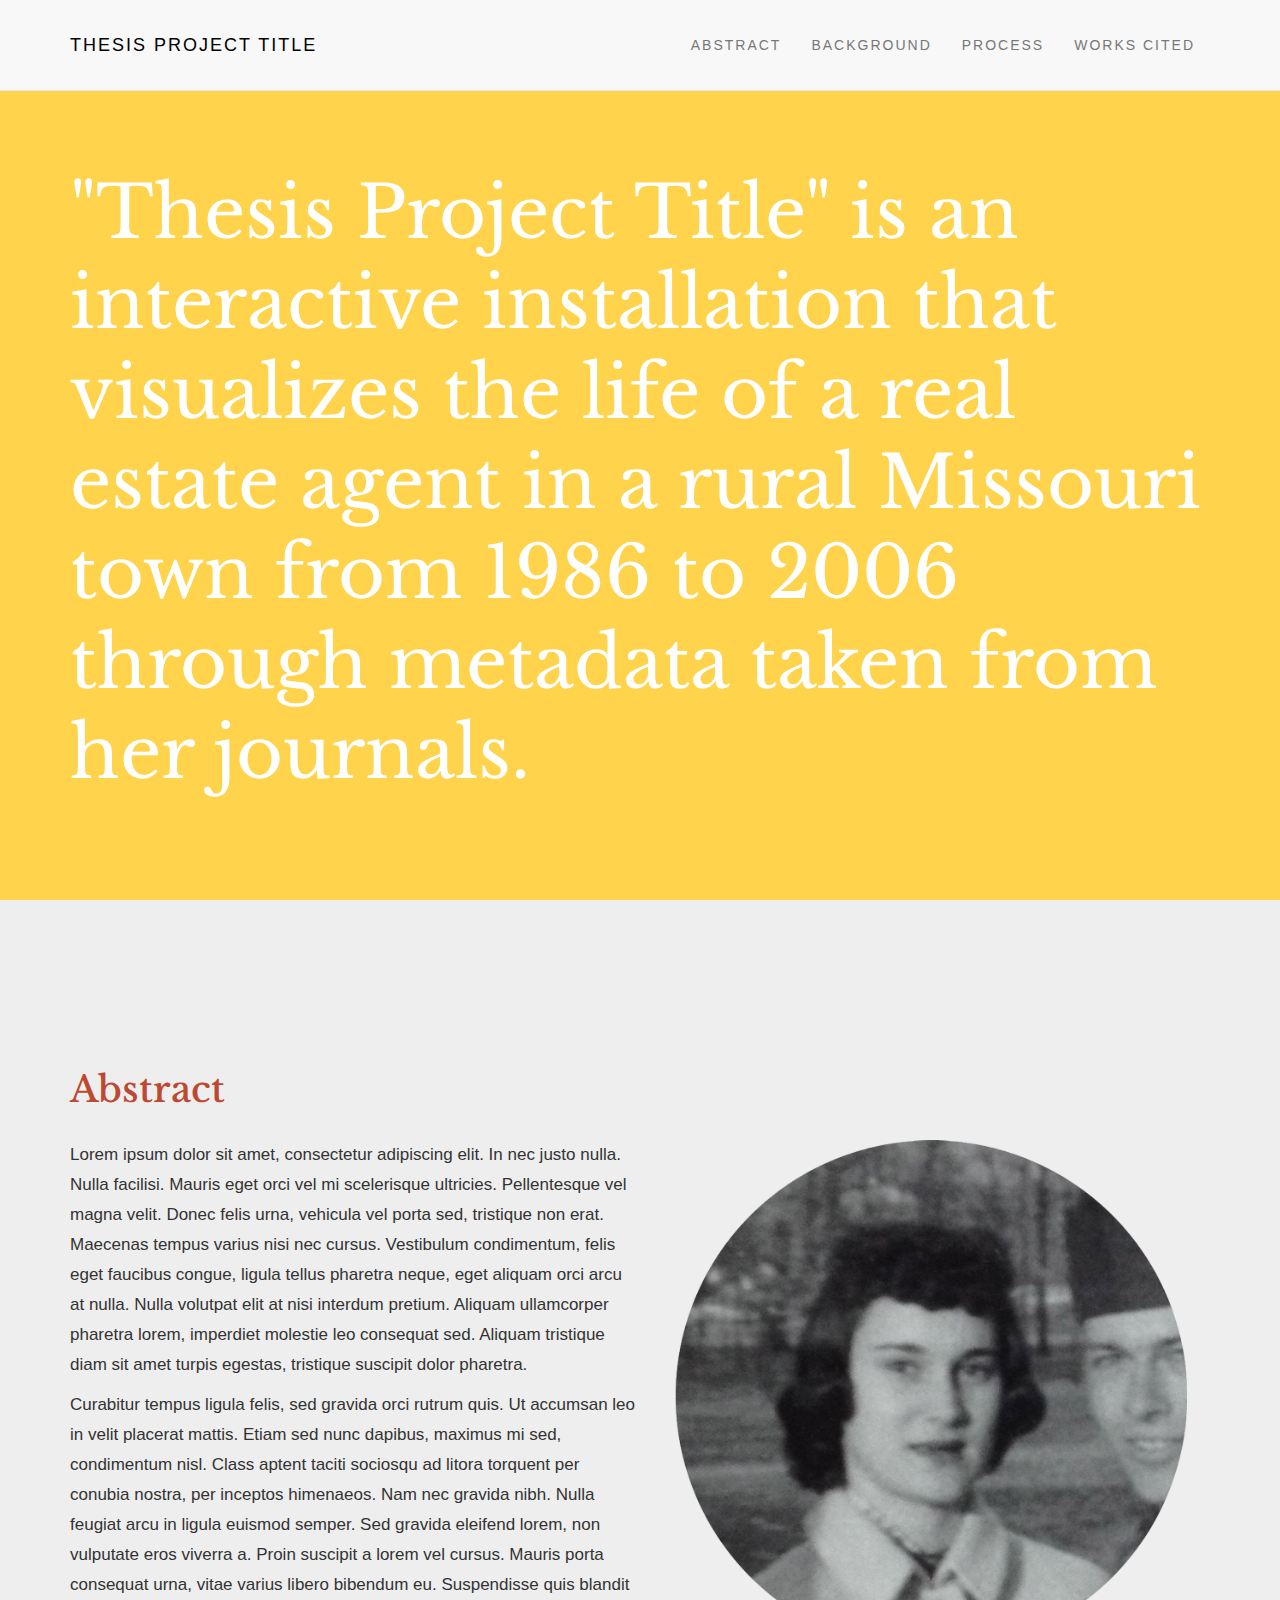
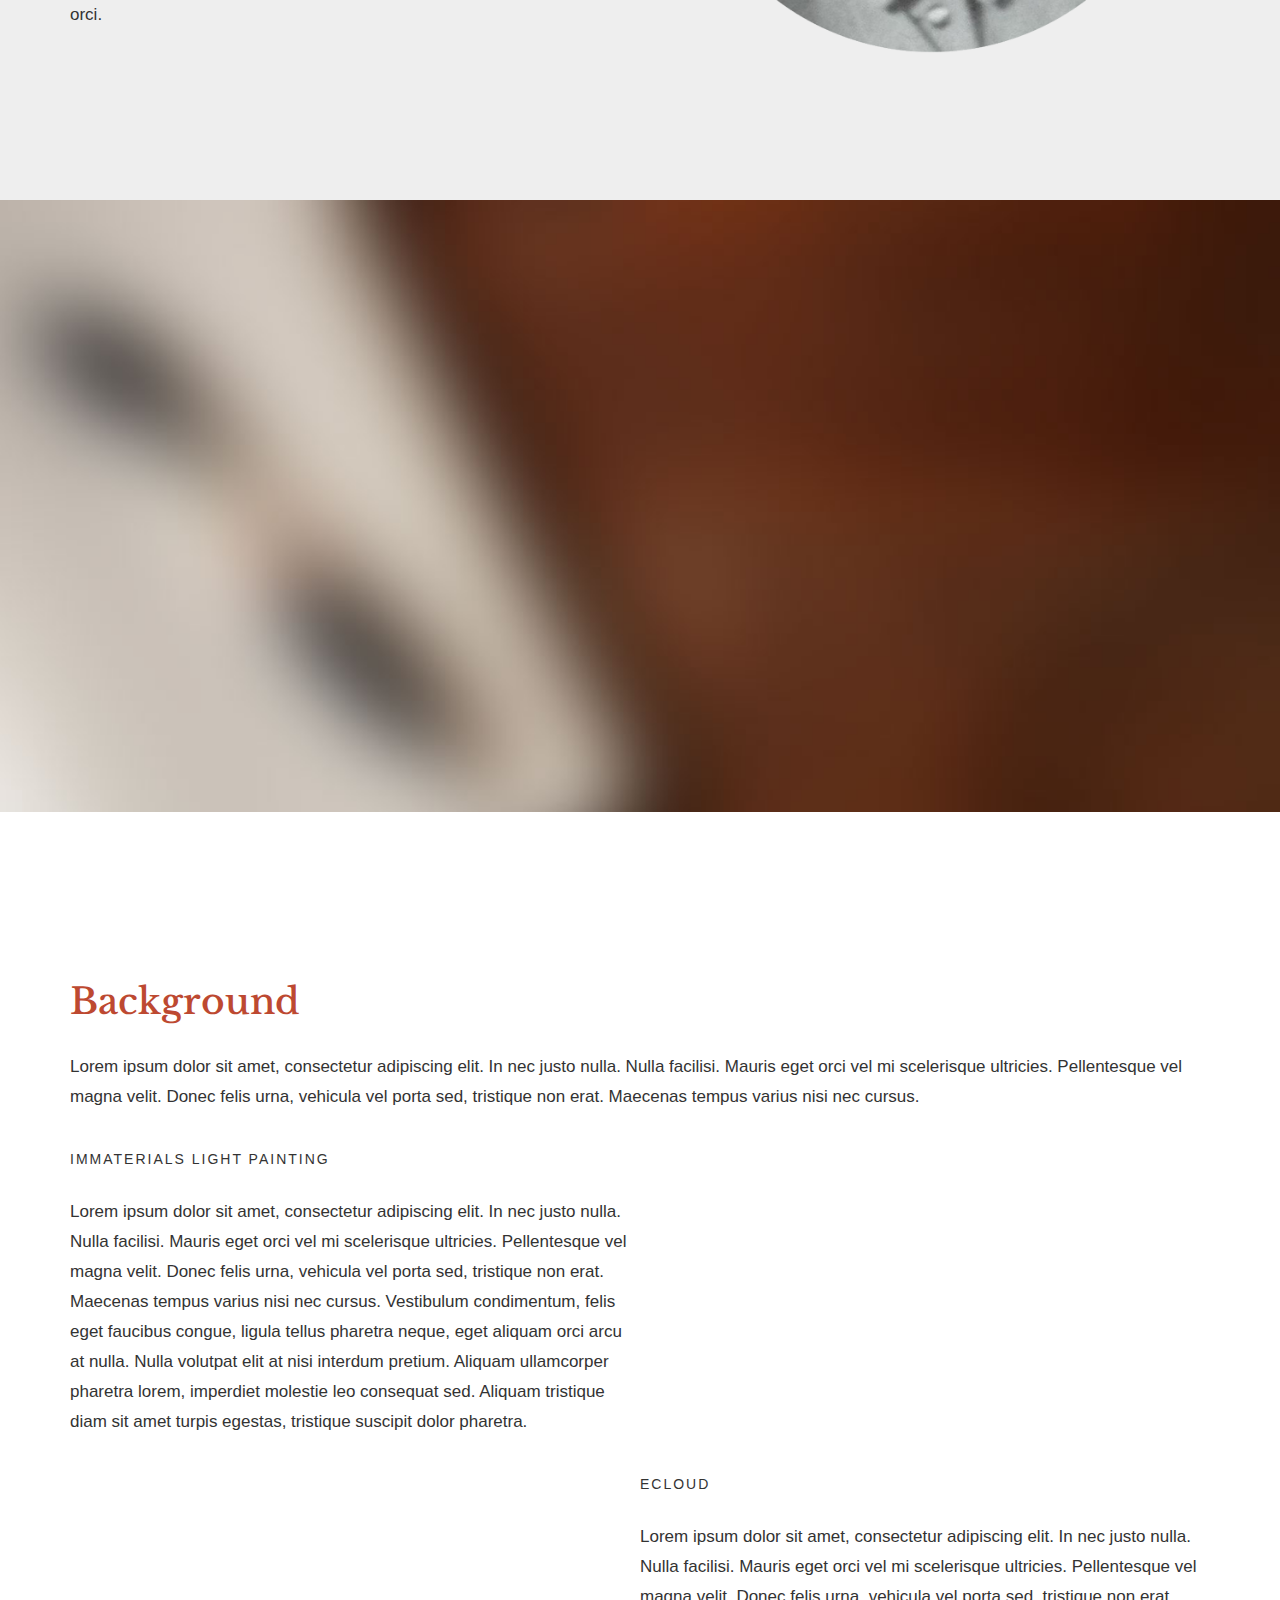
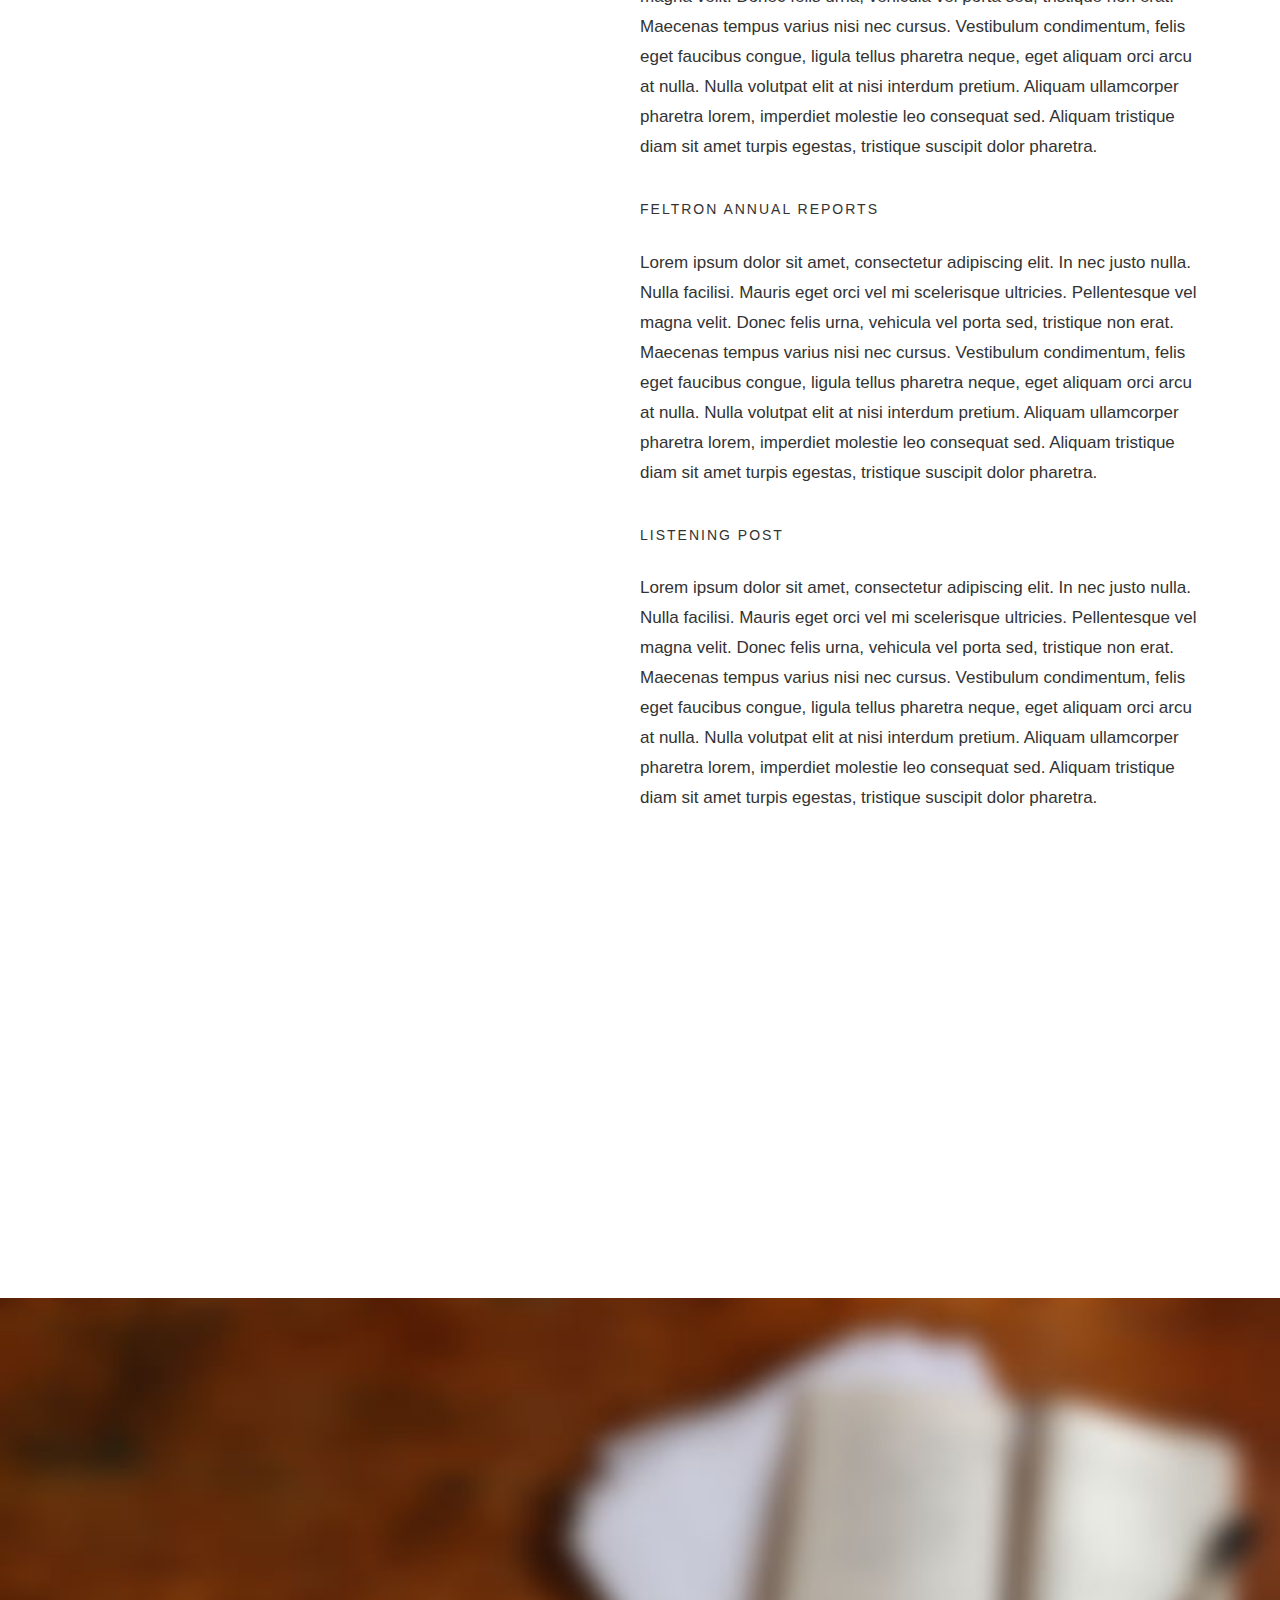
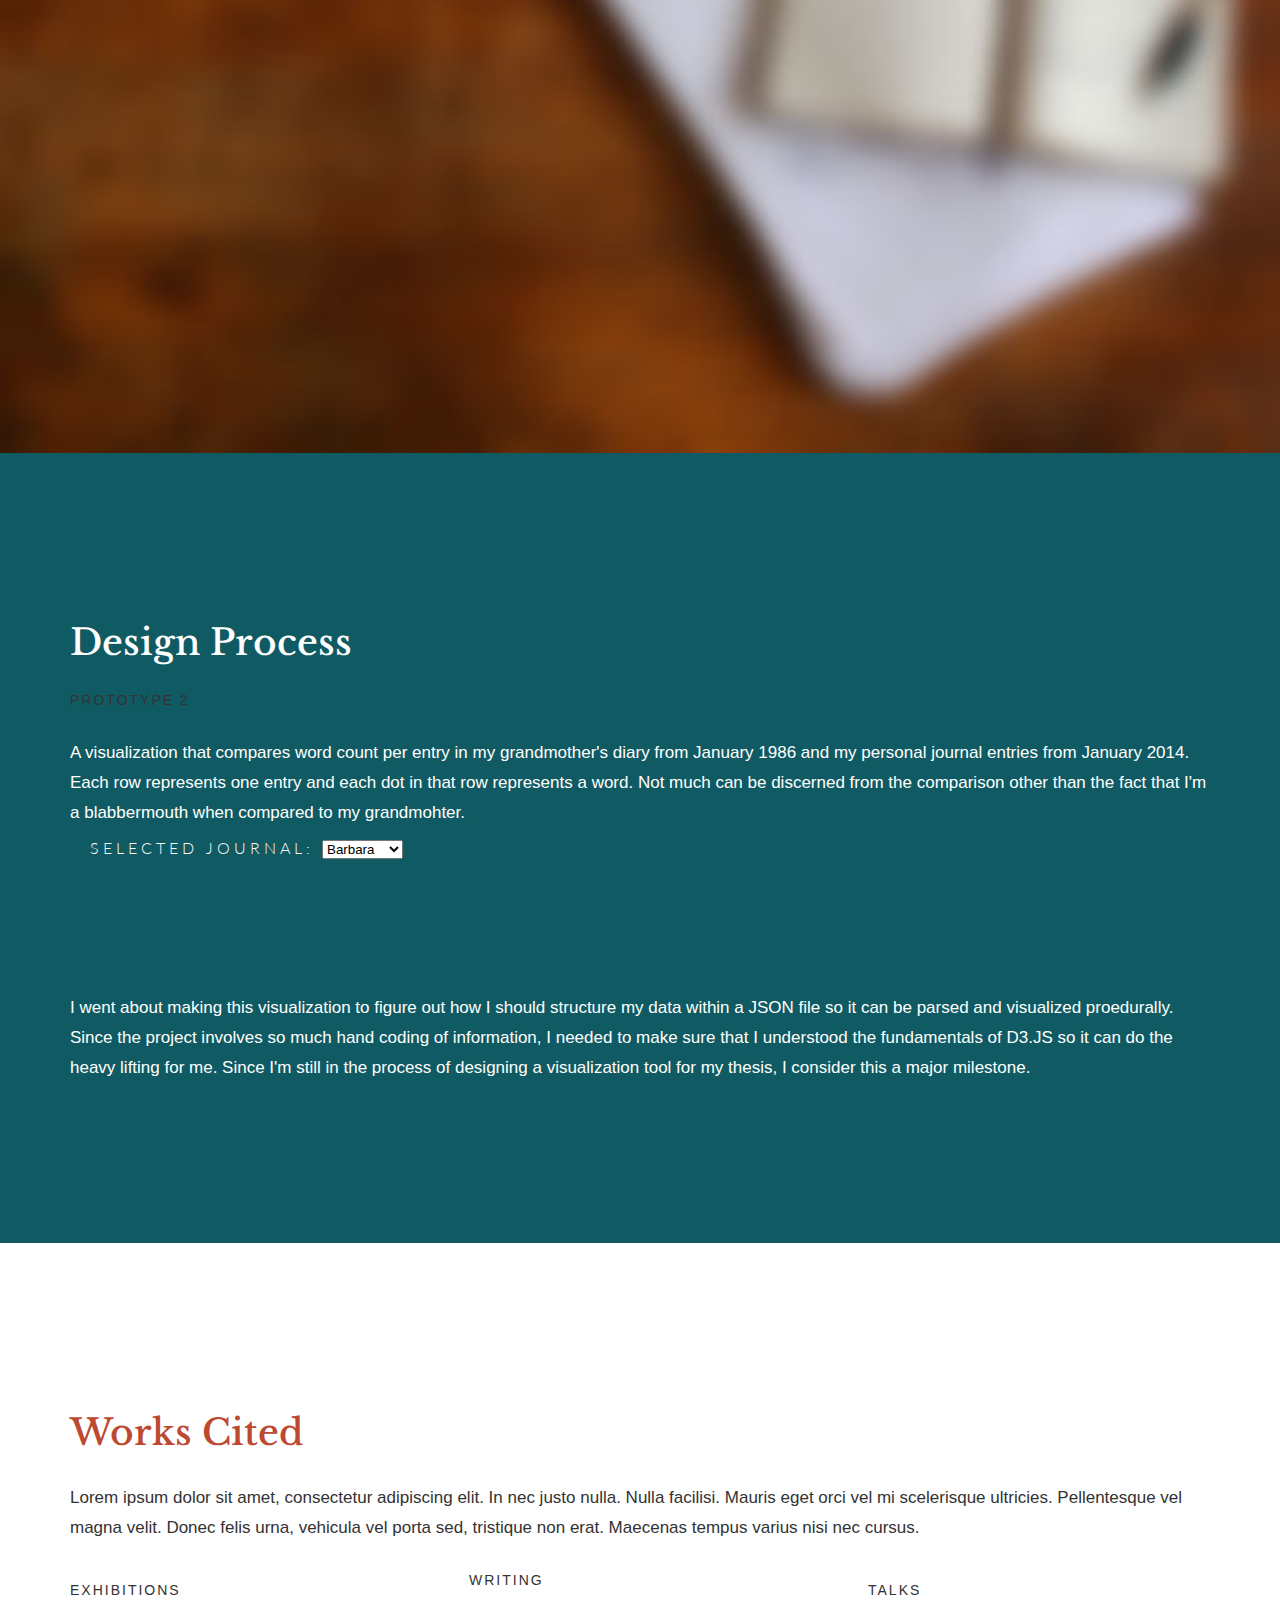
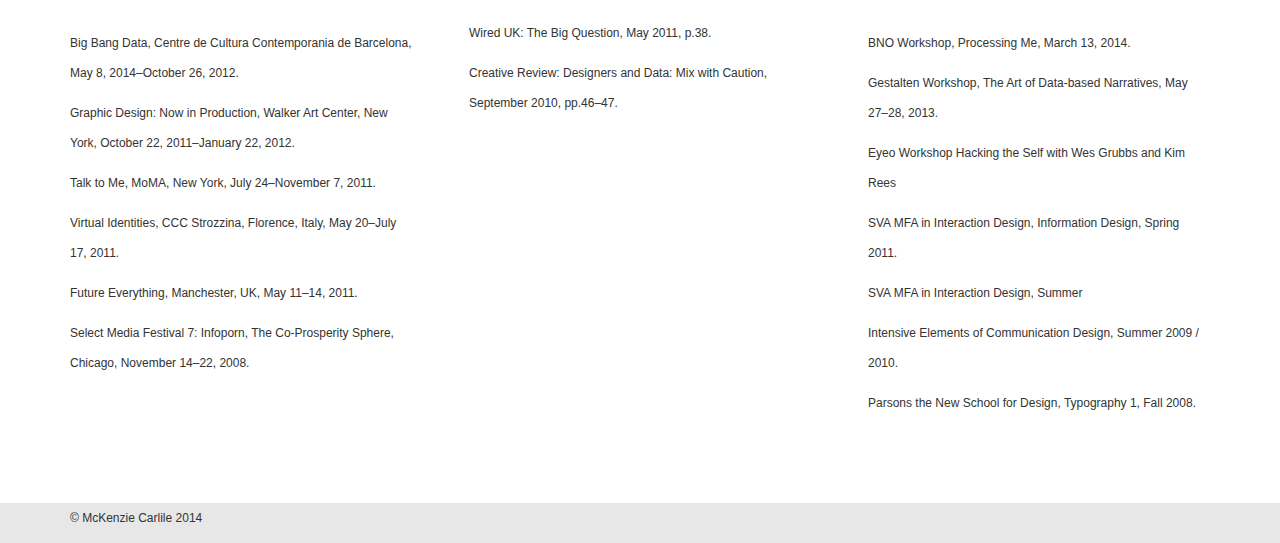
==== Thesis-Website/index.html @ 775e9265 "Embedded d3.js visualization in the index file" ====
<!DOCTYPE html>
<html lang="en">

<head>
    <link href='http://fonts.googleapis.com/css?family=Libre+Baskerville:400,700,400italic' rel='stylesheet' type='text/css'>
    <link href='http://fonts.googleapis.com/css?family=Nunito:400,300,700' rel='stylesheet' type='text/css'>
    <meta charset="utf-8">
    <meta http-equiv="X-UA-Compatible" content="IE=edge">
    <meta name="viewport" content="width=device-width, initial-scale=1">
    <meta name="description" content="">
    <meta name="author" content="">

    <title>Media Arts + Practice Honors Thesis Installation</title>

    <!-- Bootstrap Core CSS -->
<!--     <link href="css/bootstrap.min.css" rel="stylesheet">
-->        <link href="css/bootstrap.css" rel="stylesheet">


<!-- Custom CSS -->
<link href="css/scrolling-nav.css" rel="stylesheet">

<!-- HTML5 Shim and Respond.js IE8 support of HTML5 elements and media queries -->
<!-- WARNING: Respond.js doesn't work if you view the page via file:// -->
    <!--[if lt IE 9]>
        <script src="https://oss.maxcdn.com/libs/html5shiv/3.7.0/html5shiv.js"></script>
        <script src="https://oss.maxcdn.com/libs/respond.js/1.4.2/respond.min.js"></script>
        <![endif]-->

    </head>

    <!-- The #page-top ID is part of the scrolling feature - the data-spy and data-target are part of the built-in Bootstrap scrollspy function -->

    <body id="page-top" data-spy="scroll" data-target=".navbar-fixed-top">

        <!-- Navigation -->
        <nav class="navbar navbar-default navbar-fixed-top" role="navigation">
            <div class="container">
                <div class="navbar-header page-scroll">
                    <button type="button" class="navbar-toggle" data-toggle="collapse" data-target=".navbar-ex1-collapse">
                        <span class="sr-only">Toggle navigation</span>
                        <span class="icon-bar"></span>
                        <span class="icon-bar"></span>
                        <span class="icon-bar"></span>
                    </button>
                    <a class="navbar-brand page-scroll" href="#page-top">Thesis Project Title</a>
                </div>

                <!-- Collect the nav links, forms, and other content for toggling -->
                <div class="collapse navbar-collapse navbar-ex1-collapse">
                    <ul class="nav navbar-nav">
                        <!-- Hidden li included to remove active class from about link when scrolled up past about section -->
                        <li class="hidden">
                            <a class="page-scroll" href="#page-top"></a>
                        </li>
                        <li>
                            <a class="page-scroll" href="#abstract">Abstract</a>
                        </li>
                        <li>
                            <a class="page-scroll" href="#background">Background</a>
                        </li>
                        <li>
                            <a class="page-scroll" href="#process">Process</a>
                        </li>
                        <li>
                            <a class="page-scroll" href="#cited">Works Cited</a>
                        </li>
                    </ul>
                </div>
                <!-- /.navbar-collapse -->
            </div>
            <!-- /.container -->
        </nav>

        <!-- Intro Section -->
        <section id="intro" class="intro-section">
            <div class="container" id="hero">
                <div class="row">
                    <div class="col-lg-12">
                        <p>"Thesis Project Title" is an interactive installation that visualizes the life of a real estate agent in a rural Missouri town from 1986 to 2006 through metadata taken from her journals.</p>
                        <!-- <a class="btn btn-default page-scroll" href="#abstract">Click Me to Scroll Down!</a> -->
                    </div>
                </div>
            </div>
        </section>

        <!-- Abstract Section -->
        <section id="abstract" class="abstract-section">
            <div class="container">
                <div class="row">
                    <div class="col-lg-12">
                        <h1>Abstract</h1>
                        <div id="left">
                            <p>Lorem ipsum dolor sit amet, consectetur adipiscing elit. In nec justo nulla. Nulla facilisi. Mauris eget orci vel mi scelerisque ultricies. Pellentesque vel magna velit. Donec felis urna, vehicula vel porta sed, tristique non erat. Maecenas tempus varius nisi nec cursus. Vestibulum condimentum, felis eget faucibus congue, ligula tellus pharetra neque, eget aliquam orci arcu at nulla. Nulla volutpat elit at nisi interdum pretium. Aliquam ullamcorper pharetra lorem, imperdiet molestie leo consequat sed. Aliquam tristique diam sit amet turpis egestas, tristique suscipit dolor pharetra.</p>

                            <p>Curabitur tempus ligula felis, sed gravida orci rutrum quis. Ut accumsan leo in velit placerat mattis. Etiam sed nunc dapibus, maximus mi sed, condimentum nisl. Class aptent taciti sociosqu ad litora torquent per conubia nostra, per inceptos himenaeos. Nam nec gravida nibh. Nulla feugiat arcu in ligula euismod semper. Sed gravida eleifend lorem, non vulputate eros viverra a. Proin suscipit a lorem vel cursus. Mauris porta consequat urna, vitae varius libero bibendum eu. Suspendisse quis blandit orci.</p>
                        </div>
                        <div id="right">
                            <img src="img/portrait.png">
                        </div>

                    </div>
                </div>
            </div>
        </section>

        <!-- Quote 1 Section -->
        <section id="datebook" class="datebook-section">
            <div>
              <img src="img/datebook.jpg" class="full-with">
              <!-- <p>“I record everything. I keep track of what everything's up to. It can take up all your time just marking down what happens. Miss a day and you get behind and might never catch back up.”</p> -->
              <!-- <p>- Charles Frazier</p>   -->
          </div>
      </section>

      <!-- Background Section -->
      <section id="background" class="background-section">
        <div class="container">
            <div class="row">
                <div class="col-lg-12">
                    <h1>Background</h1>
                    <p>Lorem ipsum dolor sit amet, consectetur adipiscing elit. In nec justo nulla. Nulla facilisi. Mauris eget orci vel mi scelerisque ultricies. Pellentesque vel magna velit. Donec felis urna, vehicula vel porta sed, tristique non erat. Maecenas tempus varius nisi nec cursus. </p>
                    <div id="left">
                        <h4>Immaterials Light Painting</h4>
                        <p>Lorem ipsum dolor sit amet, consectetur adipiscing elit. In nec justo nulla. Nulla facilisi. Mauris eget orci vel mi scelerisque ultricies. Pellentesque vel magna velit. Donec felis urna, vehicula vel porta sed, tristique non erat. Maecenas tempus varius nisi nec cursus. Vestibulum condimentum, felis eget faucibus congue, ligula tellus pharetra neque, eget aliquam orci arcu at nulla. Nulla volutpat elit at nisi interdum pretium. Aliquam ullamcorper pharetra lorem, imperdiet molestie leo consequat sed. Aliquam tristique diam sit amet turpis egestas, tristique suscipit dolor pharetra.</p>
                    </div>
                    <div id="right">
                        <iframe src="//player.vimeo.com/video/20412632?byline=0&amp;portrait=0&amp;color=ffffff" width="100%" height="250" frameborder="0" webkitallowfullscreen mozallowfullscreen allowfullscreen></iframe>
                    </div>
                    <div id="left">
                        <h4>eCloud</h4>
                        <p>Lorem ipsum dolor sit amet, consectetur adipiscing elit. In nec justo nulla. Nulla facilisi. Mauris eget orci vel mi scelerisque ultricies. Pellentesque vel magna velit. Donec felis urna, vehicula vel porta sed, tristique non erat. Maecenas tempus varius nisi nec cursus. Vestibulum condimentum, felis eget faucibus congue, ligula tellus pharetra neque, eget aliquam orci arcu at nulla. Nulla volutpat elit at nisi interdum pretium. Aliquam ullamcorper pharetra lorem, imperdiet molestie leo consequat sed. Aliquam tristique diam sit amet turpis egestas, tristique suscipit dolor pharetra.</p>
                    </div>
                    <div id="right">
                        <iframe src="//player.vimeo.com/video/15108251?byline=0&amp;portrait=0&amp;color=ffffff" width="100%" height="250" frameborder="0" webkitallowfullscreen mozallowfullscreen allowfullscreen></iframe>
                    </div>
                    <div id="left">
                        <h4>Feltron Annual Reports</h4>
                        <p>Lorem ipsum dolor sit amet, consectetur adipiscing elit. In nec justo nulla. Nulla facilisi. Mauris eget orci vel mi scelerisque ultricies. Pellentesque vel magna velit. Donec felis urna, vehicula vel porta sed, tristique non erat. Maecenas tempus varius nisi nec cursus. Vestibulum condimentum, felis eget faucibus congue, ligula tellus pharetra neque, eget aliquam orci arcu at nulla. Nulla volutpat elit at nisi interdum pretium. Aliquam ullamcorper pharetra lorem, imperdiet molestie leo consequat sed. Aliquam tristique diam sit amet turpis egestas, tristique suscipit dolor pharetra.</p>
                    </div>
                    <div id="right">
                        <iframe src="//player.vimeo.com/video/70340564?byline=0&amp;portrait=0&amp;color=ffffff" width="100%" height="250" frameborder="0" webkitallowfullscreen mozallowfullscreen allowfullscreen></iframe>
                    </div>
                    <div id="left">
                        <h4>Listening Post</h4>
                        <p>Lorem ipsum dolor sit amet, consectetur adipiscing elit. In nec justo nulla. Nulla facilisi. Mauris eget orci vel mi scelerisque ultricies. Pellentesque vel magna velit. Donec felis urna, vehicula vel porta sed, tristique non erat. Maecenas tempus varius nisi nec cursus. Vestibulum condimentum, felis eget faucibus congue, ligula tellus pharetra neque, eget aliquam orci arcu at nulla. Nulla volutpat elit at nisi interdum pretium. Aliquam ullamcorper pharetra lorem, imperdiet molestie leo consequat sed. Aliquam tristique diam sit amet turpis egestas, tristique suscipit dolor pharetra.</p>
                    </div>
                    <div id="right">
                        <iframe src="//player.vimeo.com/video/3885443?byline=0&amp;portrait=0&amp;color=ffffff" width="100%" height="250" frameborder="0" webkitallowfullscreen mozallowfullscreen allowfullscreen></iframe>
                    </div>                     

                </div>
            </div>
        </div>
    </section>

    <!-- Quote 2 Section -->
    <section id="datebook" class="datebook-section">
        <img src="img/journal.jpg" class="full-with">
        <div class="container">
        </div>
    </section>

    <!-- Contact Section -->
    <section id="process" class="process-section">
        <div class="container">
            <div class="row">
                <div class="col-lg-12">
                    <h1>Design Process</h1>
                    <h4>Prototype 2</h4>
                    <p>A visualization that compares word count per entry in my grandmother's diary from January 1986 and my personal journal entries from January 2014. Each row represents one entry and each dot in that row represents a word. Not much can be discerned from the comparison other than the fact that I'm a blabbermouth when compared to my grandmohter.</p>
                    <iframe src="visualization-mac.html" height="325px" width="100%" scrolling="no"></iframe>
                    <p>I went about making this visualization to figure out how I should structure my data within a JSON file so it can be parsed and visualized proedurally. Since the project involves so much hand coding of information, I needed to make sure that I understood the fundamentals of D3.JS so it can do the heavy lifting for me. Since I'm still in the process of designing a visualization tool for my thesis, I consider this a major milestone.</p>

                </div>
            </div>
        </div>
    </section>

    <!-- Works Cited Section -->
    <section id="cited" class="cited-section">
        <div id="works-cited">
            <div class="container">
                <div class="row">
                    <div class="col-lg-12">
                        <h1>Works Cited</h1>
                        <p>Lorem ipsum dolor sit amet, consectetur adipiscing elit. In nec justo nulla. Nulla facilisi. Mauris eget orci vel mi scelerisque ultricies. Pellentesque vel magna velit. Donec felis urna, vehicula vel porta sed, tristique non erat. Maecenas tempus varius nisi nec cursus. </p>
                        <div id="exhibitions">
                            <h4>Exhibitions</h4>
                            <p>Big Bang Data, Centre de Cultura Contemporania de Barcelona, May 8, 2014–October 26, 2012.</p>
                            <p>Graphic Design: Now in Production, Walker Art Center, New York, October 22, 2011–January 22, 2012.</p>
                            <p>Talk to Me, MoMA, New York, July 24–November 7, 2011.</p>
                            <p>Virtual Identities, CCC Strozzina, Florence, Italy, May 20–July 17, 2011.</p>
                            <p>Future Everything, Manchester, UK, May 11–14, 2011.</p>
                            <p>Select Media Festival 7: Infoporn, The Co-Prosperity Sphere, Chicago, November 14–22, 2008.</p>
                        </div>
                        <div id="talks">
                            <h4>Talks</h4>
                            <p>BNO Workshop, Processing Me, March 13, 2014.<p>

                                <p>Gestalten Workshop, The Art of Data-based Narratives, May 27–28, 2013.<p>
                                    <p>Eyeo Workshop Hacking the Self with Wes Grubbs and Kim Rees</p>
                                    <p>SVA MFA in Interaction Design, Information Design, Spring 2011.</p>
                                    <p>SVA MFA in Interaction Design, Summer </p>
                                    <p>Intensive Elements of Communication Design, Summer 2009 / 2010.</p>
                                    <p>Parsons the New School for Design, Typography 1, Fall 2008.</p>

                                </div>
                                <div id="writing">
                                    <h4>Writing</h4>
                                    <p>Wired UK: The Big Question, May 2011, p.38.<p>
                                        <p>Creative Review: Designers and Data: Mix with Caution, September 2010, pp.46–47.</p>
                                    </div>

                                </div>
                            </div>
                            <div id="footer">
                                <div class="container">
                                    <p>© McKenzie Carlile 2014</p>
                                </div>
                            </div>
                        </div>

                    </div>

                </section>


                <!-- jQuery -->
                <script src="js/jquery.js"></script>

                <!-- Bootstrap Core JavaScript -->
                <script src="js/bootstrap.min.js"></script>

                <!-- Scrolling Nav JavaScript -->
                <script src="js/jquery.easing.min.js"></script>
                <script src="js/scrolling-nav.js"></script>


            </body>

            </html>
---- Thesis-Website/css/scrolling-nav.css ----
/*!
 * Start Bootstrap - Scrolling Nav HTML Template (http://startbootstrap.com)
 * Code licensed under the Apache License v2.0.
 * For details, see http://www.apache.org/licenses/LICENSE-2.0.
 */

 body {
    width: 100%;
    height: 100%;
}

html {
    width: 100%;
    height: 100%;
}

h1 {
    text-align: left;
    font-family: 'Libre Baskerville', serif;
    color: #BD4931;
    margin-bottom: 30px;
}

p {
    text-align: left;
    font-size: 17px;
    line-height: 30px;
}
@media(min-width:767px) {
    .navbar {
        padding: 20px 0;
        -webkit-transition: background .5s ease-in-out,padding .5s ease-in-out;
        -moz-transition: background .5s ease-in-out,padding .5s ease-in-out;
        transition: background .5s ease-in-out,padding .5s ease-in-out;
    }

    .top-nav-collapse {
        padding: 0;
    }
}

/* Demo Sections - You can use these as guides or delete them - the scroller will work with any sort of height, fixed, undefined, or percentage based.
The padding is very important to make sure the scrollspy picks up the right area when scrolled to. Adjust the margin and padding of sections and children 
of those sections to manage the look and feel of the site. */

.intro-section {
    height: 100%;
    padding-top: 150px;
    text-align: center;
    background: #FFD34C;
}

#hero.container {
    position: relative;
    top: 45%;
    transform: translateY(-50%);
}

.intro-section p {

    font-family: 'Libre Baskerville', serif;
    font-size: 72px;
    text-align: left;
    line-height: 1.25;
    color: white;
}

img .full-width{
    width: 100%;
}

/*header title style*/
.navbar-header.page-scroll {
    text-transform: uppercase;
    letter-spacing: 2px;
    text-color: black;
}

/*header menu style*/
ul.nav.navbar-nav {
 text-transform: uppercase;
 letter-spacing: 2px; 
 color: black;
}

.abstract-section {
    height: 100%;
    padding-top: 150px;
    text-align: center;
    background: #eee;
}

h3 {
 text-transform: uppercase;
 letter-spacing: 2px; 
 text-align: left;
 margin-bottom: 20px;
}

h4 {
    text-align: left; 
    text-transform: uppercase;
    letter-spacing: 2px; 
    font-size: 14px;
    margin-bottom: 30px;
    margin-top: 30px;
}


#left {
    width: 50%;
    float: left;
}

#right {
    width: 50%;
    float: left;
}

#right img{
    margin-left: 10px;
    width: 90%;
}

.datebook-section {
    /*height: 100%;*/
    padding-top: 0px;
}

.datebook-section p {
    position: absolute;
    top: 50px;
}

.datebook-section img {
    width: 100%;
}

.background-section {
    /*height: 200%;*/
    padding-top: 150px;
    padding-bottom: 150px;
    text-align: center;
    background: #fff;
}

.process-section {
    padding-top: 150px;
    padding-bottom: 150px;
    text-align: center;
    background: #105B63;
}

.process-section h1 {
    color: white;
}

.process-section p {
    color: white;
}

 .process-section #right {
    height: 100%;
}

 .process-section #left {
    padding-right: 30px;
}

.process-section iframe {
    height: 100%;
    border: none;
    margin-top: 0;
}

.cited-section {
    height: 100%;
    padding-top: 150px;
    text-align: center;
    background: #fff;
}

iframe  {
    margin-left: 20px;
    margin-top: 70px;
}

#exhibitions {
    width: 30%;
    float: left;
    height: 50px;
}

#writing {
    width: 30%;
    height: 50px;
    margin-right: auto;
    margin-left: auto;

}

#talks {
    width: 30%;
    float: right;
    height: 50px;
}

#exhibitions  p {
    font-size: 12px;
}

#writing  p {
    font-size: 12px;
}

#talks  p {
    font-size: 12px;
}

#footer {
    position: absolute;
    bottom: 0;
    left: 0;
    width: 100%;
    background-color: #e7e7e7;
    /*height: 30px;*/
}

#footer p {
    font-size: 12px;

}

#works-cited {
    background-color: white;
    position: relative;
    height: 100%;
}
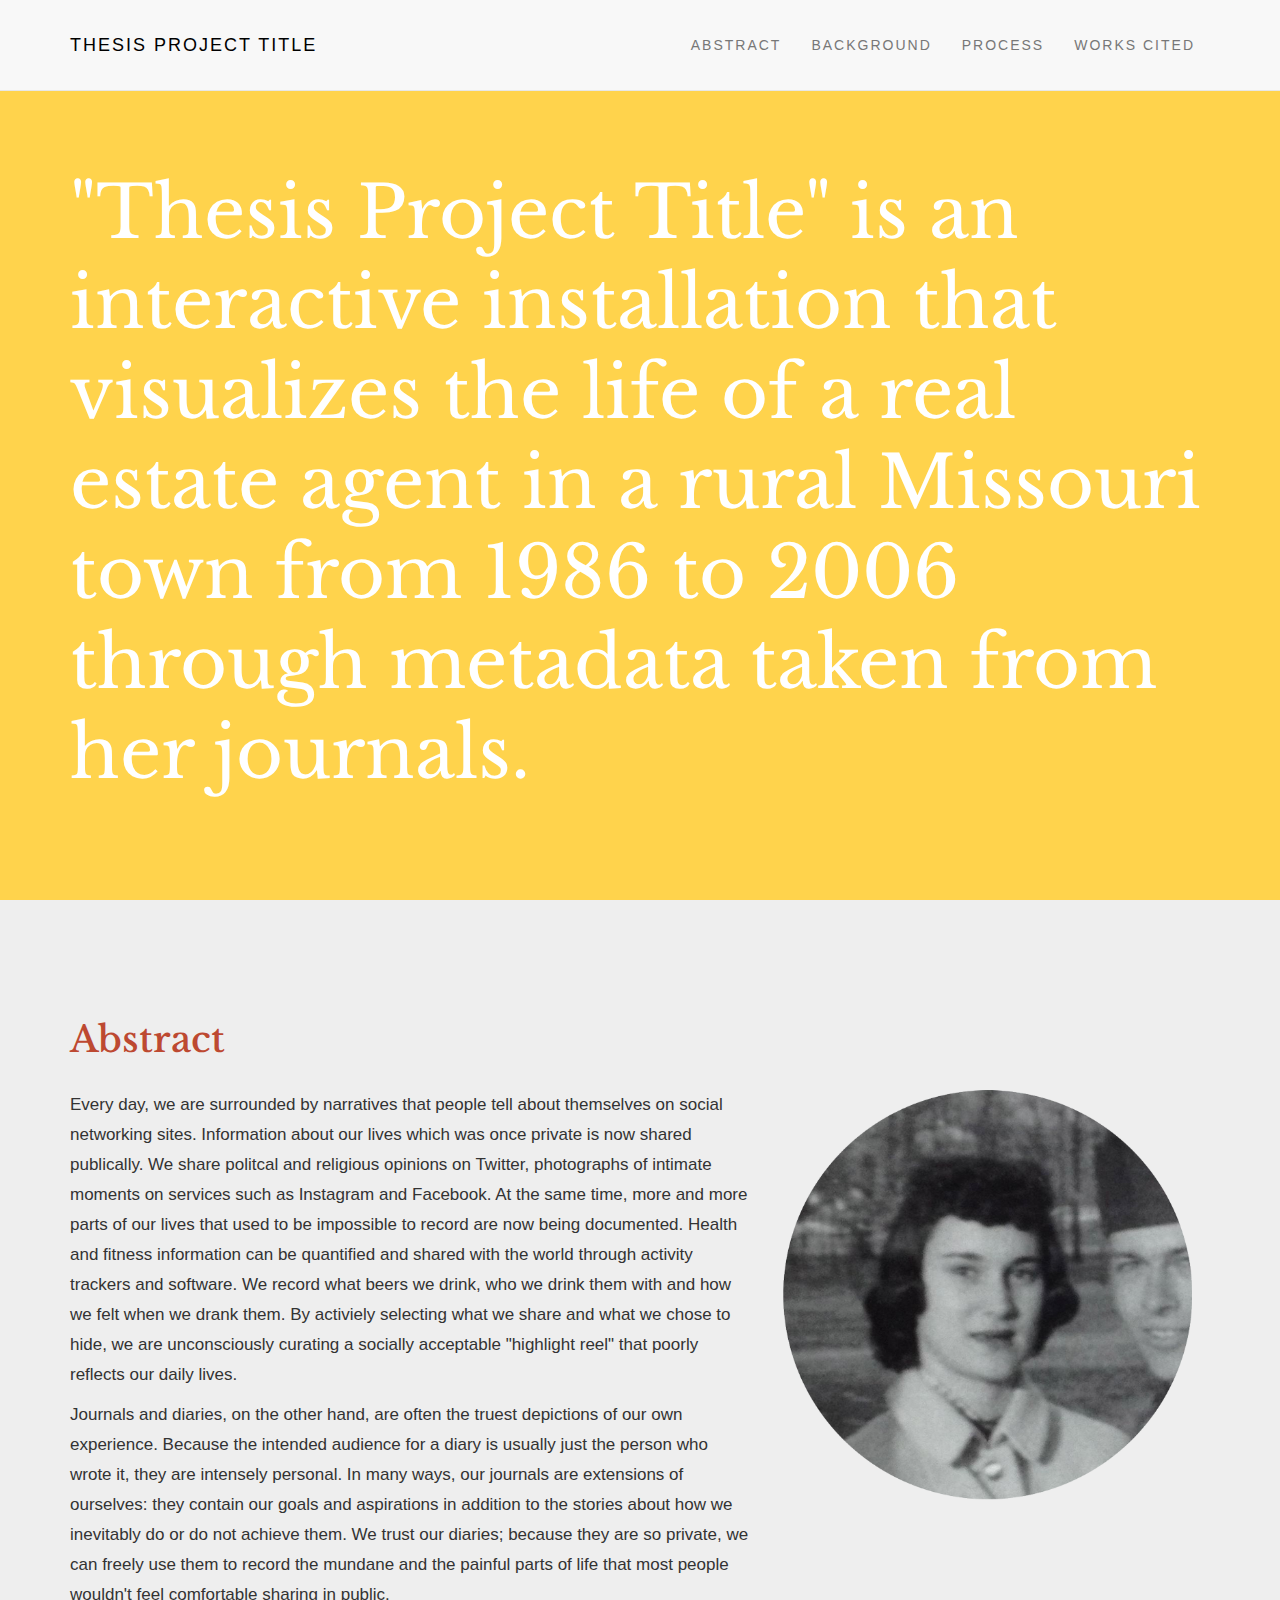
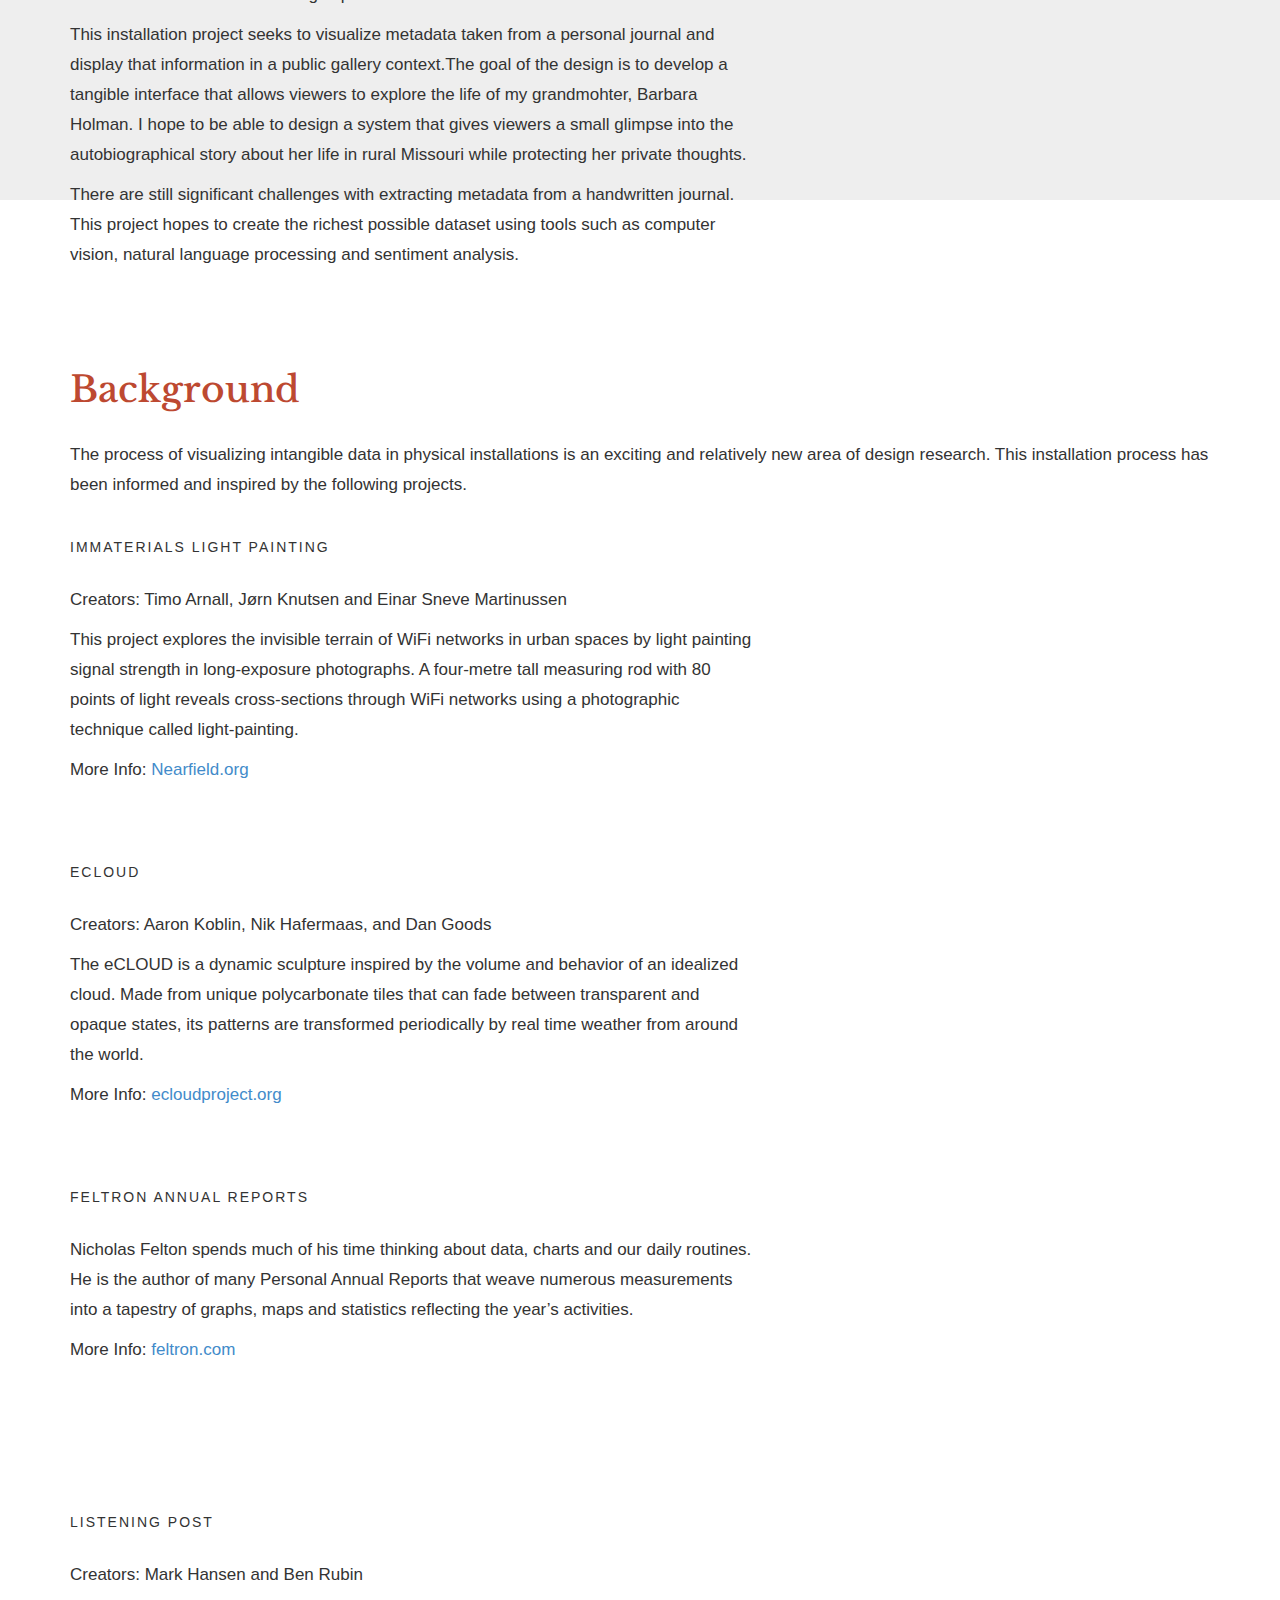
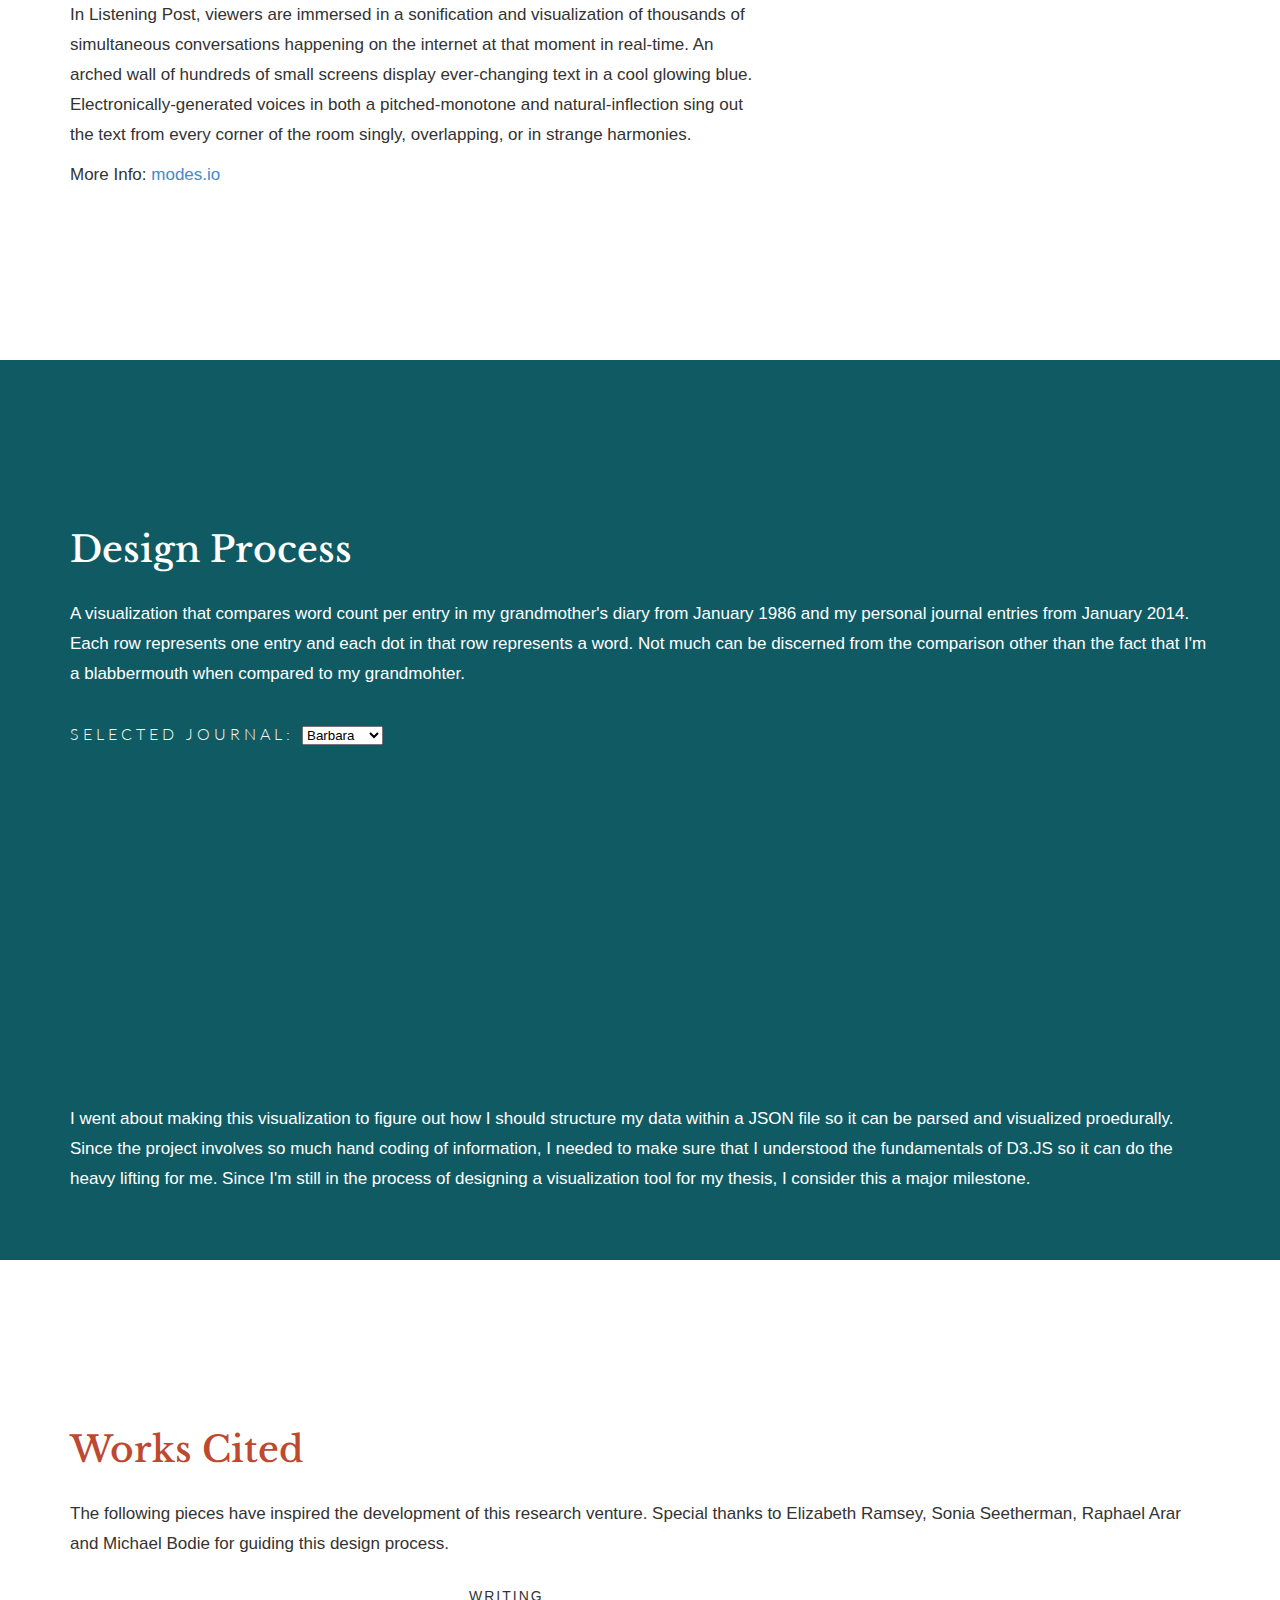
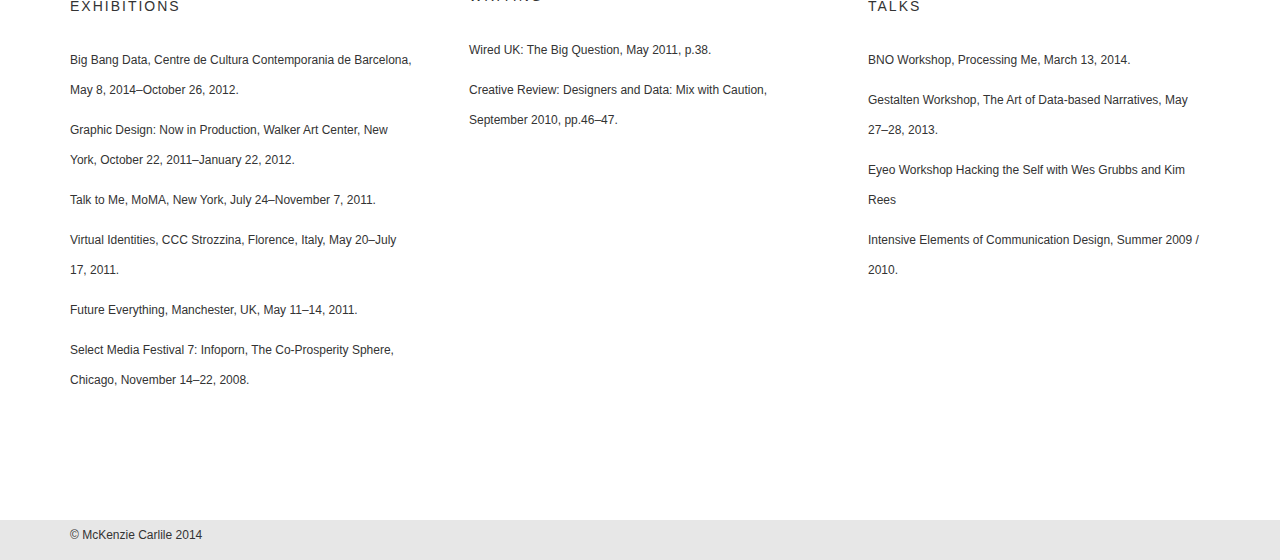
==== commit 80a42591: "Removed placeholder text and finished adding content, updated CSS" ====
--- a/Thesis-Website/index.html
+++ b/Thesis-Website/index.html
@@ -91,9 +91,14 @@
                     <div class="col-lg-12">
                         <h1>Abstract</h1>
                         <div id="left">
-                            <p>Lorem ipsum dolor sit amet, consectetur adipiscing elit. In nec justo nulla. Nulla facilisi. Mauris eget orci vel mi scelerisque ultricies. Pellentesque vel magna velit. Donec felis urna, vehicula vel porta sed, tristique non erat. Maecenas tempus varius nisi nec cursus. Vestibulum condimentum, felis eget faucibus congue, ligula tellus pharetra neque, eget aliquam orci arcu at nulla. Nulla volutpat elit at nisi interdum pretium. Aliquam ullamcorper pharetra lorem, imperdiet molestie leo consequat sed. Aliquam tristique diam sit amet turpis egestas, tristique suscipit dolor pharetra.</p>
-
-                            <p>Curabitur tempus ligula felis, sed gravida orci rutrum quis. Ut accumsan leo in velit placerat mattis. Etiam sed nunc dapibus, maximus mi sed, condimentum nisl. Class aptent taciti sociosqu ad litora torquent per conubia nostra, per inceptos himenaeos. Nam nec gravida nibh. Nulla feugiat arcu in ligula euismod semper. Sed gravida eleifend lorem, non vulputate eros viverra a. Proin suscipit a lorem vel cursus. Mauris porta consequat urna, vitae varius libero bibendum eu. Suspendisse quis blandit orci.</p>
+
+                            <p>Every day, we are surrounded by narratives that people tell about themselves on social networking sites. Information about our lives which was once private is now shared publically. We share politcal and religious opinions on Twitter, photographs of intimate moments on services such as Instagram and Facebook. At the same time, more and more parts of our lives that used to be impossible to record are now being documented. Health and fitness information can be quantified and shared with the world through activity trackers and software. We record what beers we drink, who we drink them with and how we felt when we drank them. By activiely selecting what we share and what we chose to hide, we are unconsciously curating a socially acceptable "highlight reel" that poorly reflects our daily lives.</p>
+
+                            <p>Journals and diaries, on the other hand, are often the truest depictions of our own experience. Because the intended audience for a diary is usually just the person who wrote it, they are intensely personal. In many ways, our journals are extensions of ourselves: they contain our goals and aspirations in addition to the stories about how we inevitably do or do not achieve them. We trust our diaries; because they are so private, we can freely use them to record the mundane and the painful parts of life that most people wouldn't feel comfortable sharing in public.</p> 
+
+                            <p>This installation project seeks to visualize metadata taken from a personal journal and display that information in a public gallery context.The goal of the design is to develop a tangible interface that allows viewers to explore the life of my grandmohter, Barbara Holman. I hope to be able to design a system that gives viewers a small glimpse into the autobiographical story about her life in rural Missouri while protecting her private thoughts.</p>
+
+                            <p>There are still significant challenges with extracting metadata from a handwritten journal. This project hopes to create the richest possible dataset using tools such as computer vision, natural language processing and sentiment analysis. </p>
                         </div>
                         <div id="right">
                             <img src="img/portrait.png">
@@ -105,13 +110,13 @@
         </section>
 
         <!-- Quote 1 Section -->
-        <section id="datebook" class="datebook-section">
+<!--         <section id="datebook" class="datebook-section">
             <div>
-              <img src="img/datebook.jpg" class="full-with">
+              <img src="img/datebook.jpg" class="full-with"> -->
               <!-- <p>“I record everything. I keep track of what everything's up to. It can take up all your time just marking down what happens. Miss a day and you get behind and might never catch back up.”</p> -->
               <!-- <p>- Charles Frazier</p>   -->
-          </div>
-      </section>
+<!--           </div>
+      </section> -->
 
       <!-- Background Section -->
       <section id="background" class="background-section">
@@ -119,31 +124,41 @@
             <div class="row">
                 <div class="col-lg-12">
                     <h1>Background</h1>
-                    <p>Lorem ipsum dolor sit amet, consectetur adipiscing elit. In nec justo nulla. Nulla facilisi. Mauris eget orci vel mi scelerisque ultricies. Pellentesque vel magna velit. Donec felis urna, vehicula vel porta sed, tristique non erat. Maecenas tempus varius nisi nec cursus. </p>
+                    <p>The process of visualizing intangible data in physical installations is an exciting and relatively new area of design research. This installation process has been informed and inspired by the following projects.</p>
                     <div id="left">
                         <h4>Immaterials Light Painting</h4>
-                        <p>Lorem ipsum dolor sit amet, consectetur adipiscing elit. In nec justo nulla. Nulla facilisi. Mauris eget orci vel mi scelerisque ultricies. Pellentesque vel magna velit. Donec felis urna, vehicula vel porta sed, tristique non erat. Maecenas tempus varius nisi nec cursus. Vestibulum condimentum, felis eget faucibus congue, ligula tellus pharetra neque, eget aliquam orci arcu at nulla. Nulla volutpat elit at nisi interdum pretium. Aliquam ullamcorper pharetra lorem, imperdiet molestie leo consequat sed. Aliquam tristique diam sit amet turpis egestas, tristique suscipit dolor pharetra.</p>
+                        <p><span id="creators">Creators: </span>Timo Arnall, Jørn Knutsen and Einar Sneve Martinussen</p>
+                        <p>This project explores the invisible terrain of WiFi networks in urban spaces by light painting signal strength in long-exposure photographs. A four-metre tall measuring rod with 80 points of light reveals cross-sections through WiFi networks using a photographic technique called light-painting.</p>
+                        <p>More Info: <a href="http://www.nearfield.org/2011/02/wifi-light-painting">Nearfield.org</a></p>
                     </div>
                     <div id="right">
                         <iframe src="//player.vimeo.com/video/20412632?byline=0&amp;portrait=0&amp;color=ffffff" width="100%" height="250" frameborder="0" webkitallowfullscreen mozallowfullscreen allowfullscreen></iframe>
                     </div>
                     <div id="left">
                         <h4>eCloud</h4>
-                        <p>Lorem ipsum dolor sit amet, consectetur adipiscing elit. In nec justo nulla. Nulla facilisi. Mauris eget orci vel mi scelerisque ultricies. Pellentesque vel magna velit. Donec felis urna, vehicula vel porta sed, tristique non erat. Maecenas tempus varius nisi nec cursus. Vestibulum condimentum, felis eget faucibus congue, ligula tellus pharetra neque, eget aliquam orci arcu at nulla. Nulla volutpat elit at nisi interdum pretium. Aliquam ullamcorper pharetra lorem, imperdiet molestie leo consequat sed. Aliquam tristique diam sit amet turpis egestas, tristique suscipit dolor pharetra.</p>
+                        <p><span id="creators">Creators: </span>Aaron Koblin, Nik Hafermaas, and Dan Goods</p>
+                        <p>The eCLOUD is a dynamic sculpture inspired by the volume and behavior of an idealized cloud. Made from unique polycarbonate tiles that can fade between transparent and opaque states, its patterns are transformed periodically by real time weather from around the world.</p>
+                        <p>More Info: <a href="http://www.ecloudproject.com/">ecloudproject.org</a></p>
+
                     </div>
                     <div id="right">
                         <iframe src="//player.vimeo.com/video/15108251?byline=0&amp;portrait=0&amp;color=ffffff" width="100%" height="250" frameborder="0" webkitallowfullscreen mozallowfullscreen allowfullscreen></iframe>
                     </div>
                     <div id="left">
                         <h4>Feltron Annual Reports</h4>
-                        <p>Lorem ipsum dolor sit amet, consectetur adipiscing elit. In nec justo nulla. Nulla facilisi. Mauris eget orci vel mi scelerisque ultricies. Pellentesque vel magna velit. Donec felis urna, vehicula vel porta sed, tristique non erat. Maecenas tempus varius nisi nec cursus. Vestibulum condimentum, felis eget faucibus congue, ligula tellus pharetra neque, eget aliquam orci arcu at nulla. Nulla volutpat elit at nisi interdum pretium. Aliquam ullamcorper pharetra lorem, imperdiet molestie leo consequat sed. Aliquam tristique diam sit amet turpis egestas, tristique suscipit dolor pharetra.</p>
+                        <p>Nicholas Felton spends much of his time thinking about data, charts and our daily routines. He is the author of many Personal Annual Reports that weave numerous measurements into a tapestry of graphs, maps and statistics reflecting the year’s activities.</p>
+                        <p>More Info: <a href="http://feltron.com/">feltron.com</a></p>
+
                     </div>
                     <div id="right">
                         <iframe src="//player.vimeo.com/video/70340564?byline=0&amp;portrait=0&amp;color=ffffff" width="100%" height="250" frameborder="0" webkitallowfullscreen mozallowfullscreen allowfullscreen></iframe>
                     </div>
                     <div id="left">
                         <h4>Listening Post</h4>
-                        <p>Lorem ipsum dolor sit amet, consectetur adipiscing elit. In nec justo nulla. Nulla facilisi. Mauris eget orci vel mi scelerisque ultricies. Pellentesque vel magna velit. Donec felis urna, vehicula vel porta sed, tristique non erat. Maecenas tempus varius nisi nec cursus. Vestibulum condimentum, felis eget faucibus congue, ligula tellus pharetra neque, eget aliquam orci arcu at nulla. Nulla volutpat elit at nisi interdum pretium. Aliquam ullamcorper pharetra lorem, imperdiet molestie leo consequat sed. Aliquam tristique diam sit amet turpis egestas, tristique suscipit dolor pharetra.</p>
+                        <p><span id="creators">Creators: </span>Mark Hansen and Ben Rubin</p>
+                        <p>In Listening Post, viewers are immersed in a sonification and visualization of thousands of simultaneous conversations happening on the internet at that moment in real-time. An arched wall of hundreds of small screens display ever-changing text in a cool glowing blue. Electronically-generated voices in both a pitched-monotone and natural-inflection sing out the text from every corner of the room singly, overlapping, or in strange harmonies.</p>
+                        <p>More Info: <a href="http://modes.io/listening-post-ten-years-on/">modes.io</a></p>
+
                     </div>
                     <div id="right">
                         <iframe src="//player.vimeo.com/video/3885443?byline=0&amp;portrait=0&amp;color=ffffff" width="100%" height="250" frameborder="0" webkitallowfullscreen mozallowfullscreen allowfullscreen></iframe>
@@ -155,19 +170,19 @@
     </section>
 
     <!-- Quote 2 Section -->
-    <section id="datebook" class="datebook-section">
+<!--     <section id="datebook" class="datebook-section">
         <img src="img/journal.jpg" class="full-with">
         <div class="container">
         </div>
     </section>
-
+ -->
     <!-- Contact Section -->
     <section id="process" class="process-section">
         <div class="container">
             <div class="row">
                 <div class="col-lg-12">
                     <h1>Design Process</h1>
-                    <h4>Prototype 2</h4>
+                    <!-- <h4>Prototype 2</h4> -->
                     <p>A visualization that compares word count per entry in my grandmother's diary from January 1986 and my personal journal entries from January 2014. Each row represents one entry and each dot in that row represents a word. Not much can be discerned from the comparison other than the fact that I'm a blabbermouth when compared to my grandmohter.</p>
                     <iframe src="visualization-mac.html" height="325px" width="100%" scrolling="no"></iframe>
                     <p>I went about making this visualization to figure out how I should structure my data within a JSON file so it can be parsed and visualized proedurally. Since the project involves so much hand coding of information, I needed to make sure that I understood the fundamentals of D3.JS so it can do the heavy lifting for me. Since I'm still in the process of designing a visualization tool for my thesis, I consider this a major milestone.</p>
@@ -184,7 +199,7 @@
                 <div class="row">
                     <div class="col-lg-12">
                         <h1>Works Cited</h1>
-                        <p>Lorem ipsum dolor sit amet, consectetur adipiscing elit. In nec justo nulla. Nulla facilisi. Mauris eget orci vel mi scelerisque ultricies. Pellentesque vel magna velit. Donec felis urna, vehicula vel porta sed, tristique non erat. Maecenas tempus varius nisi nec cursus. </p>
+                        <p>The following pieces have inspired the development of this research venture. Special thanks to Elizabeth Ramsey, Sonia Seetherman, Raphael Arar and Michael Bodie for guiding this design process. </p>
                         <div id="exhibitions">
                             <h4>Exhibitions</h4>
                             <p>Big Bang Data, Centre de Cultura Contemporania de Barcelona, May 8, 2014–October 26, 2012.</p>
@@ -200,10 +215,7 @@
 
                                 <p>Gestalten Workshop, The Art of Data-based Narratives, May 27–28, 2013.<p>
                                     <p>Eyeo Workshop Hacking the Self with Wes Grubbs and Kim Rees</p>
-                                    <p>SVA MFA in Interaction Design, Information Design, Spring 2011.</p>
-                                    <p>SVA MFA in Interaction Design, Summer </p>
                                     <p>Intensive Elements of Communication Design, Summer 2009 / 2010.</p>
-                                    <p>Parsons the New School for Design, Typography 1, Fall 2008.</p>
 
                                 </div>
                                 <div id="writing">
--- a/Thesis-Website/css/scrolling-nav.css
+++ b/Thesis-Website/css/scrolling-nav.css
@@ -85,7 +85,7 @@
 
 .abstract-section {
     height: 100%;
-    padding-top: 150px;
+    padding-top: 100px;
     text-align: center;
     background: #eee;
 }
@@ -108,12 +108,12 @@
 
 
 #left {
-    width: 50%;
+    width: 60%;
     float: left;
 }
 
 #right {
-    width: 50%;
+    width: 40%;
     float: left;
 }
 
@@ -146,9 +146,9 @@
 
 .process-section {
     padding-top: 150px;
-    padding-bottom: 150px;
     text-align: center;
     background: #105B63;
+    height: 100%;
 }
 
 .process-section h1 {
@@ -168,9 +168,11 @@
 }
 
 .process-section iframe {
-    height: 100%;
+    height: 375px;
+    scrolling: "no";
     border: none;
-    margin-top: 0;
+    margin-top: 25px;
+    margin-left: 0;
 }
 
 .cited-section {
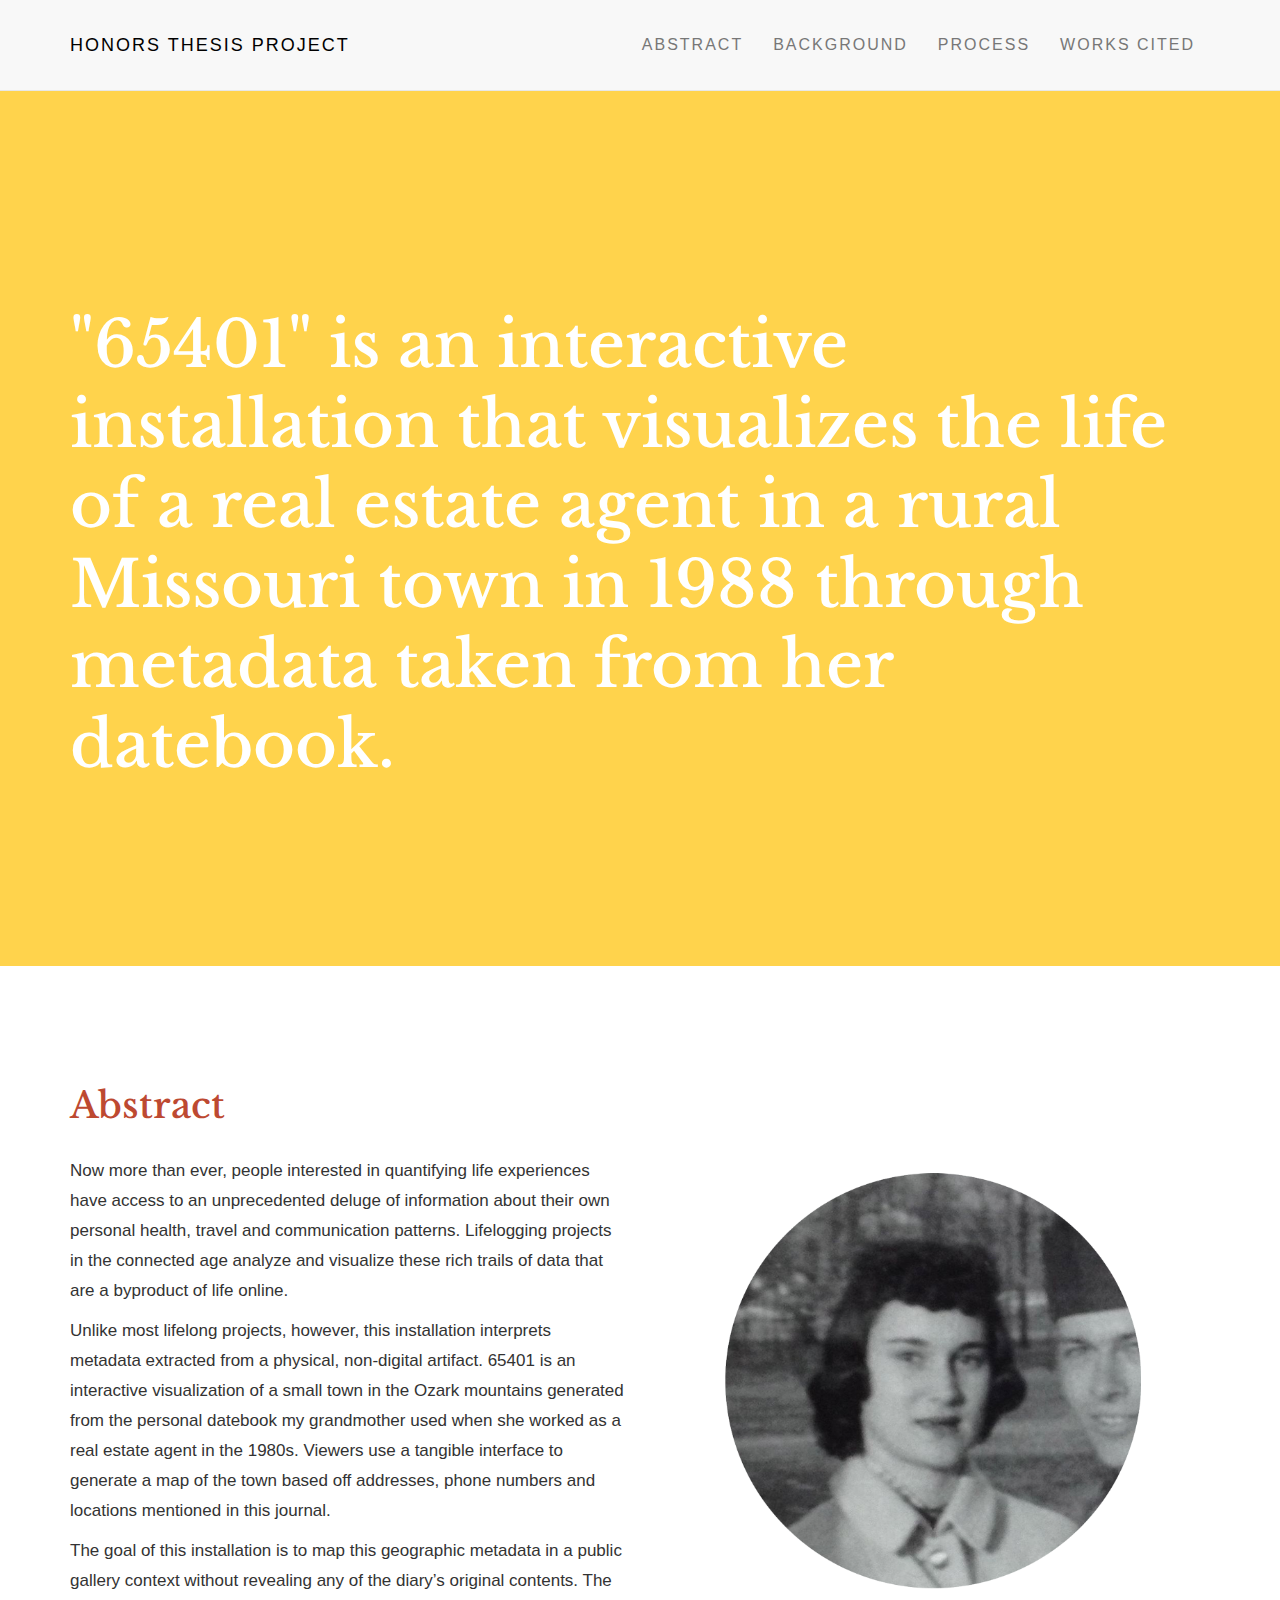
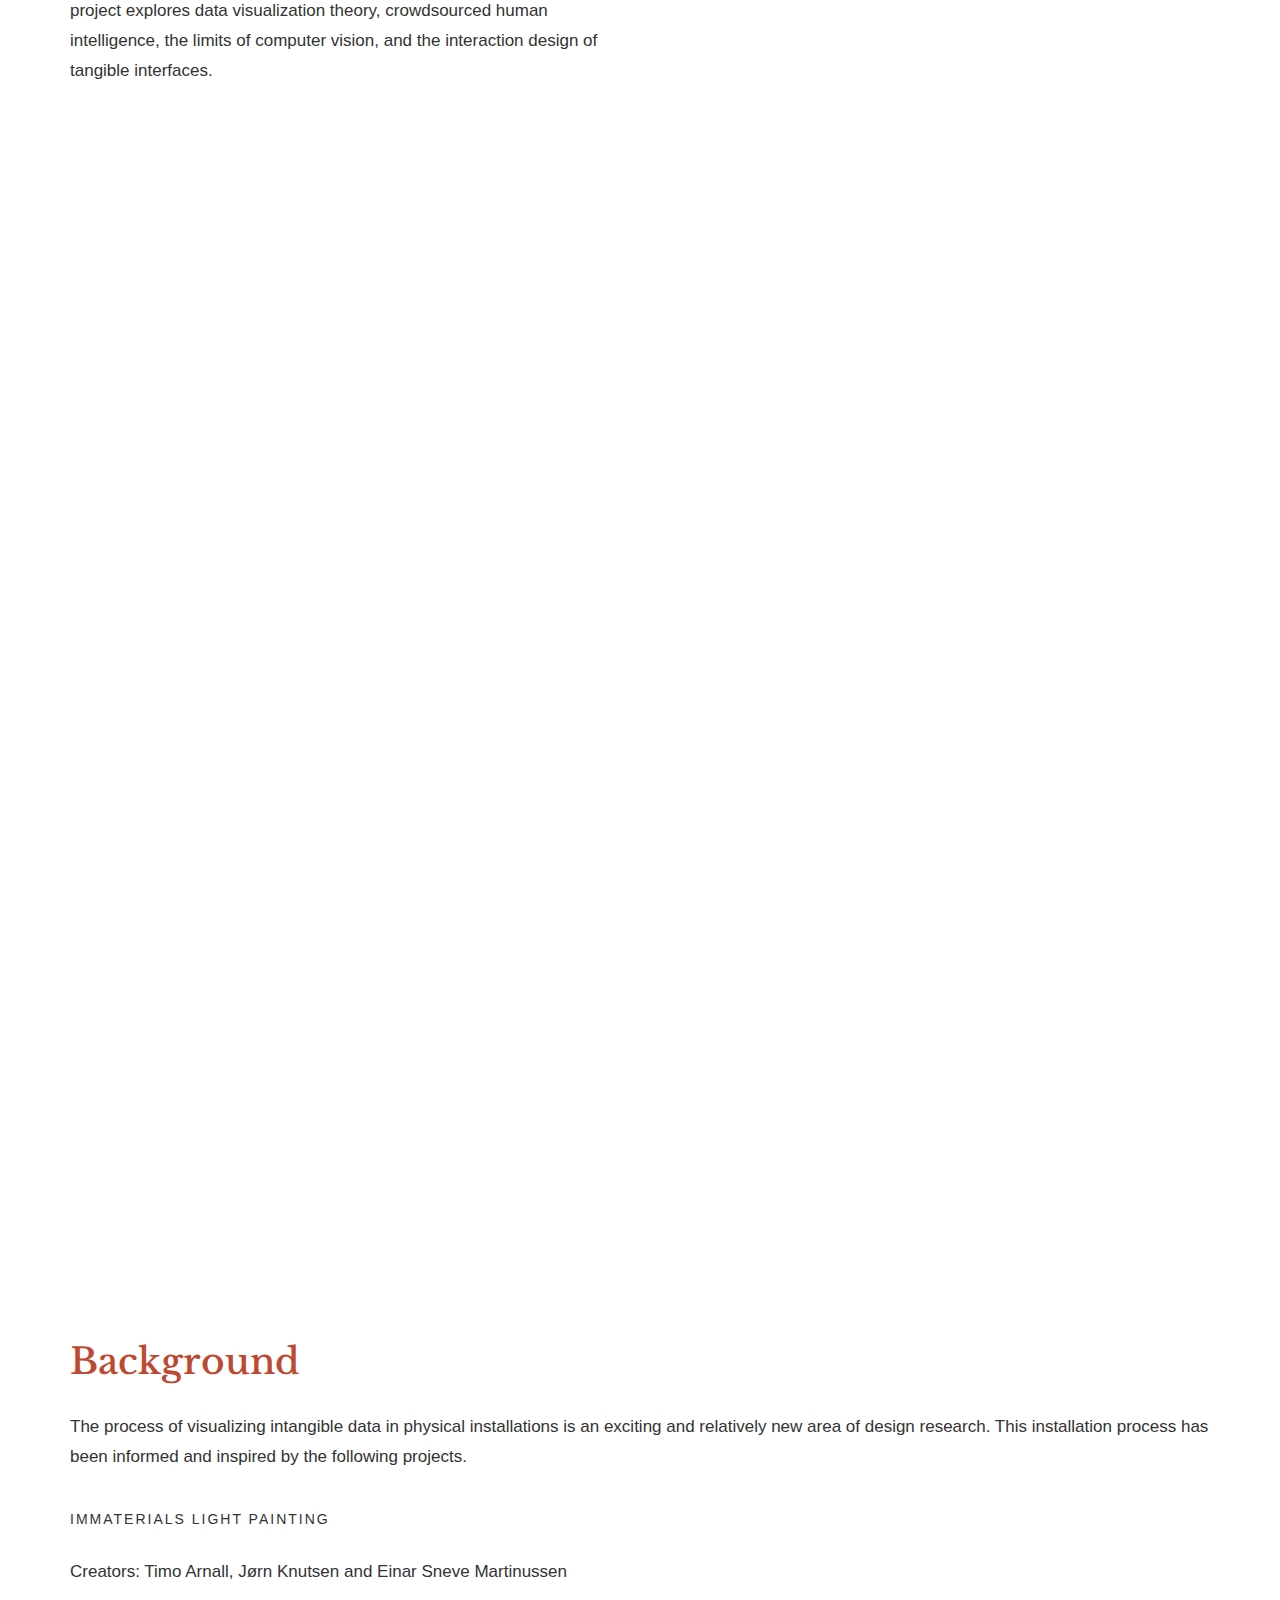
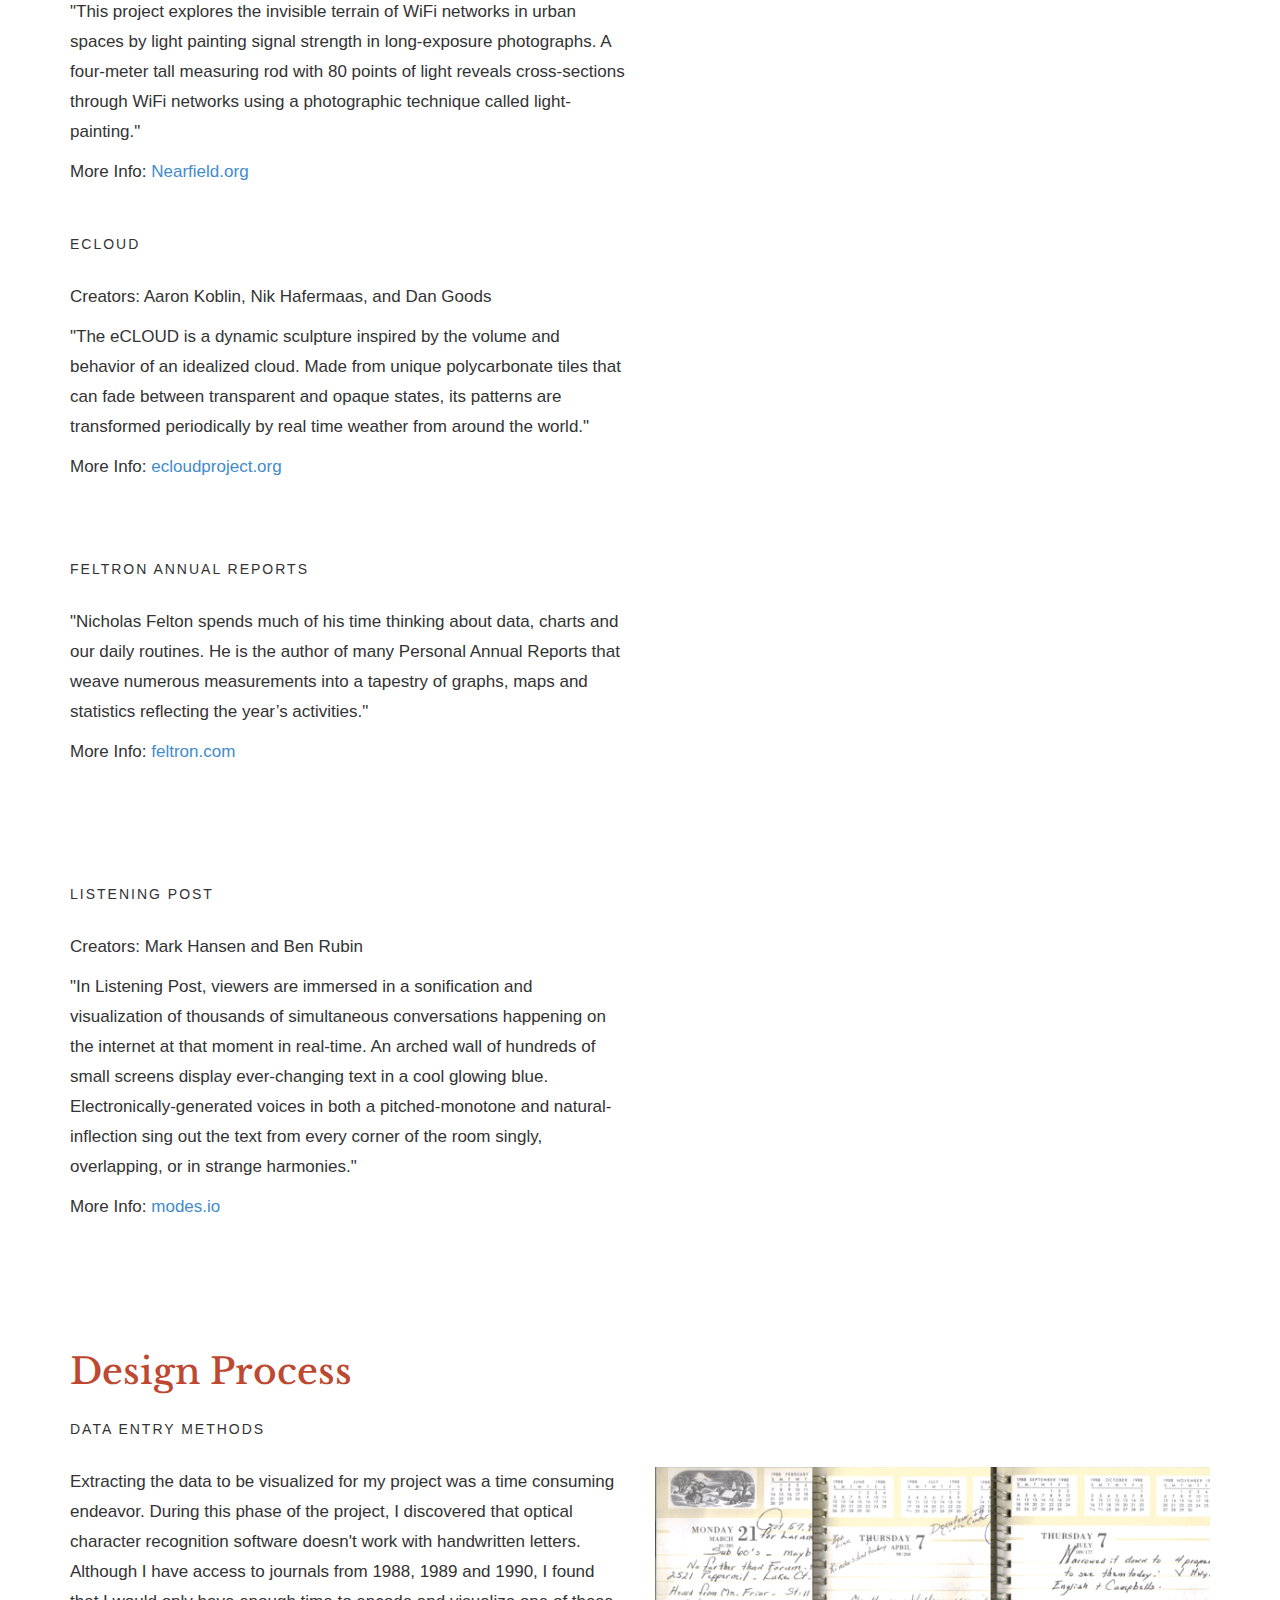
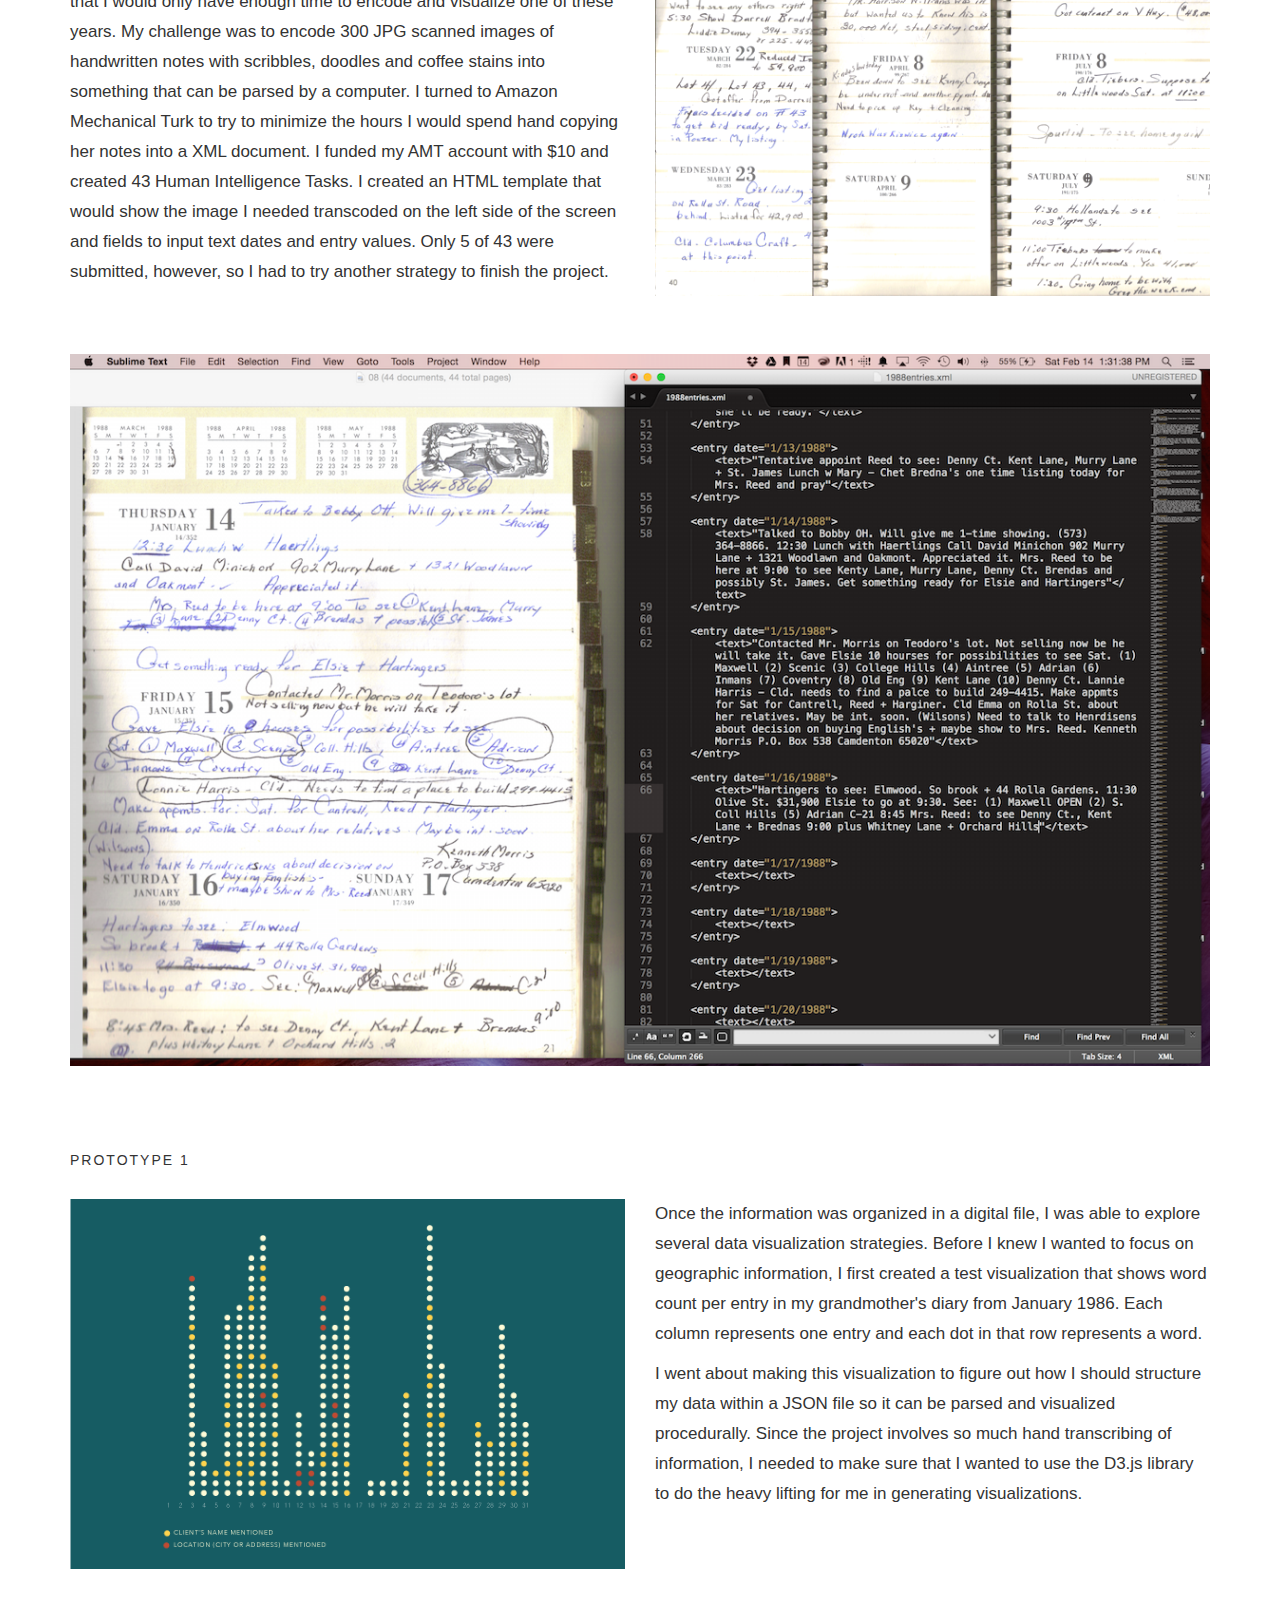
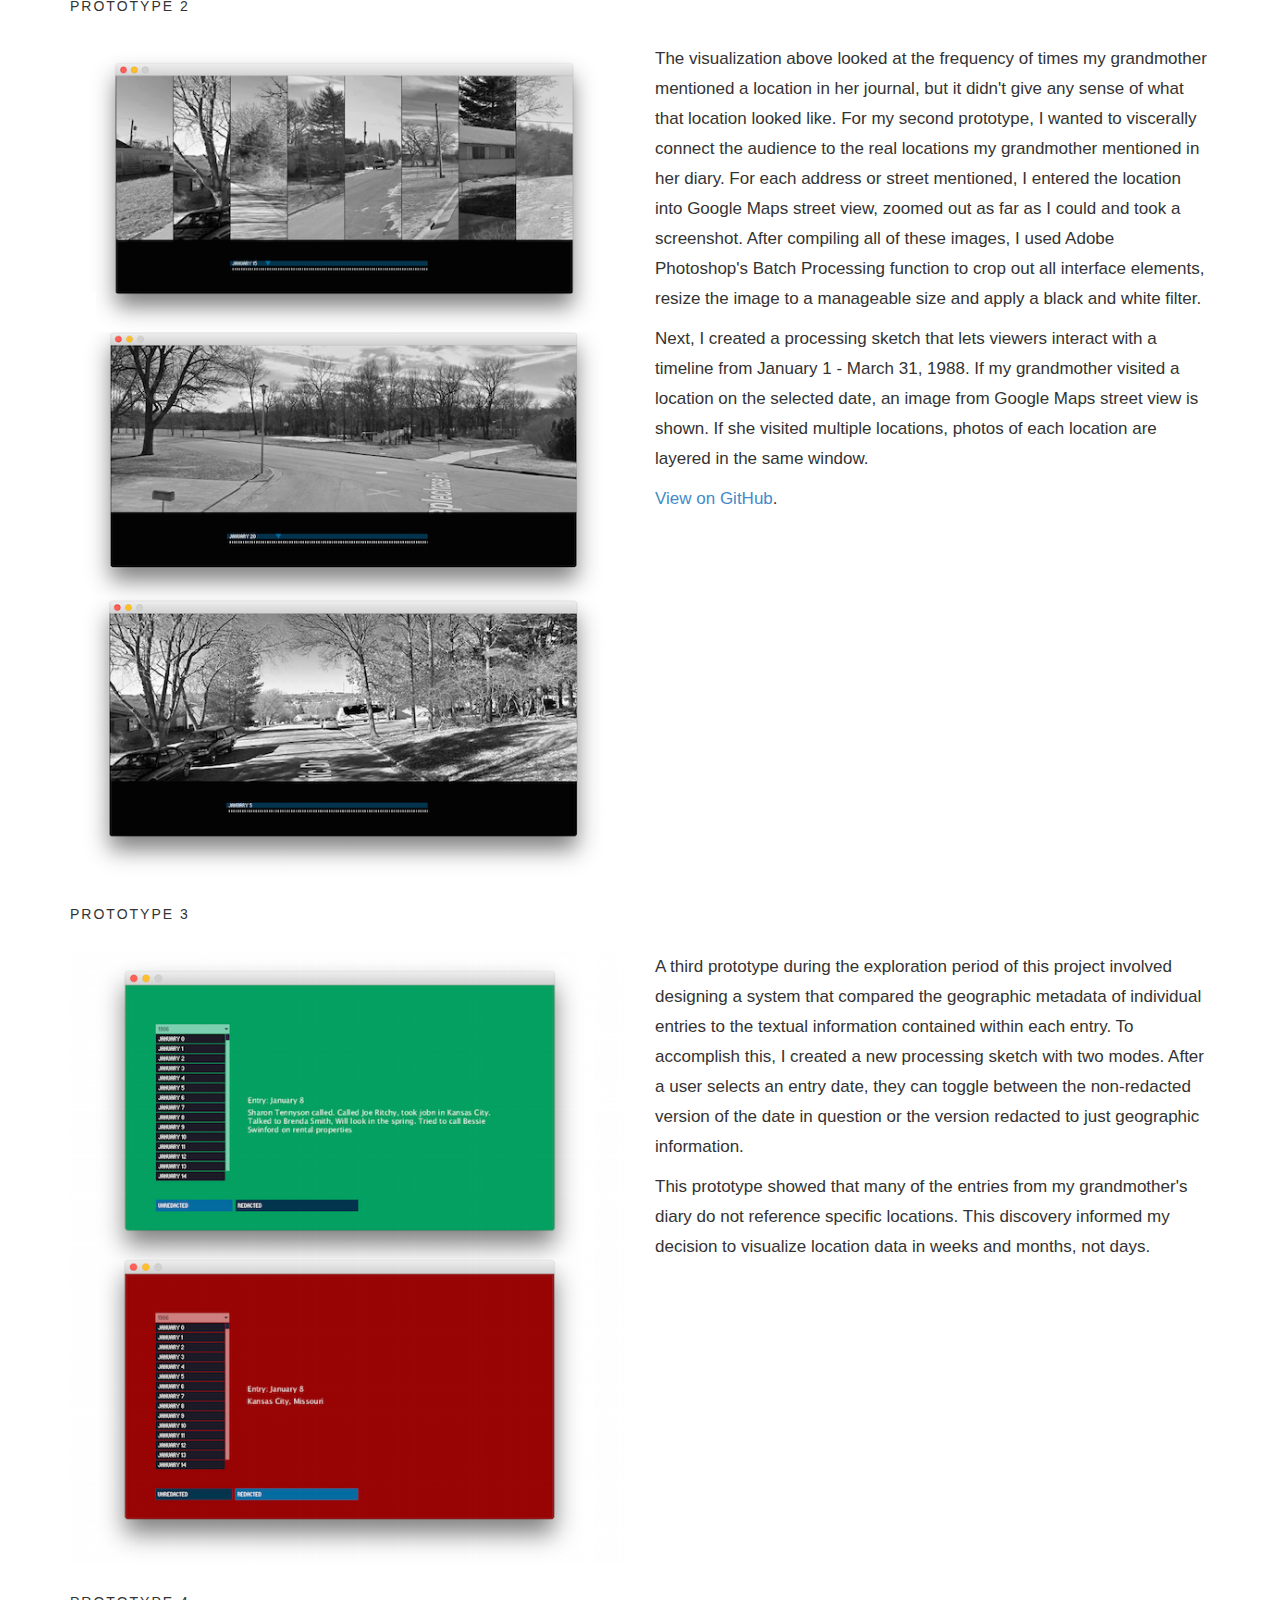
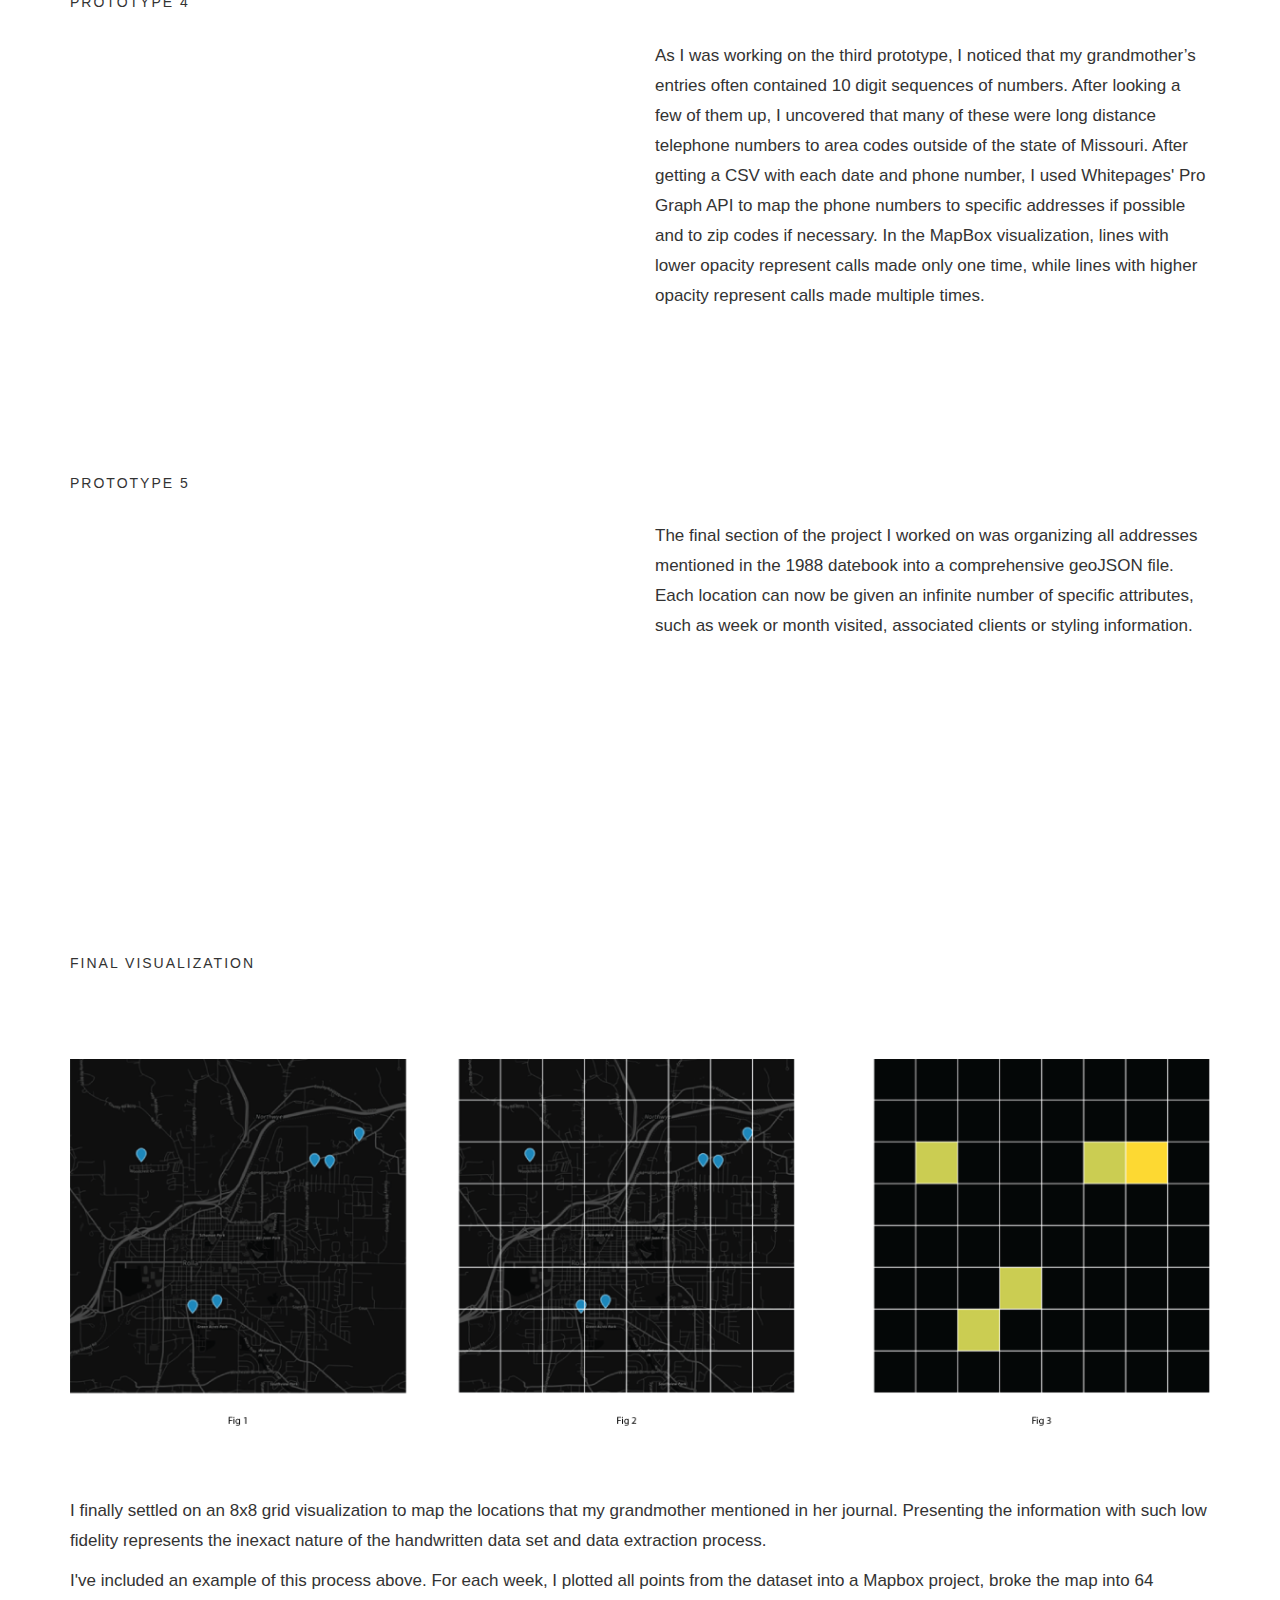
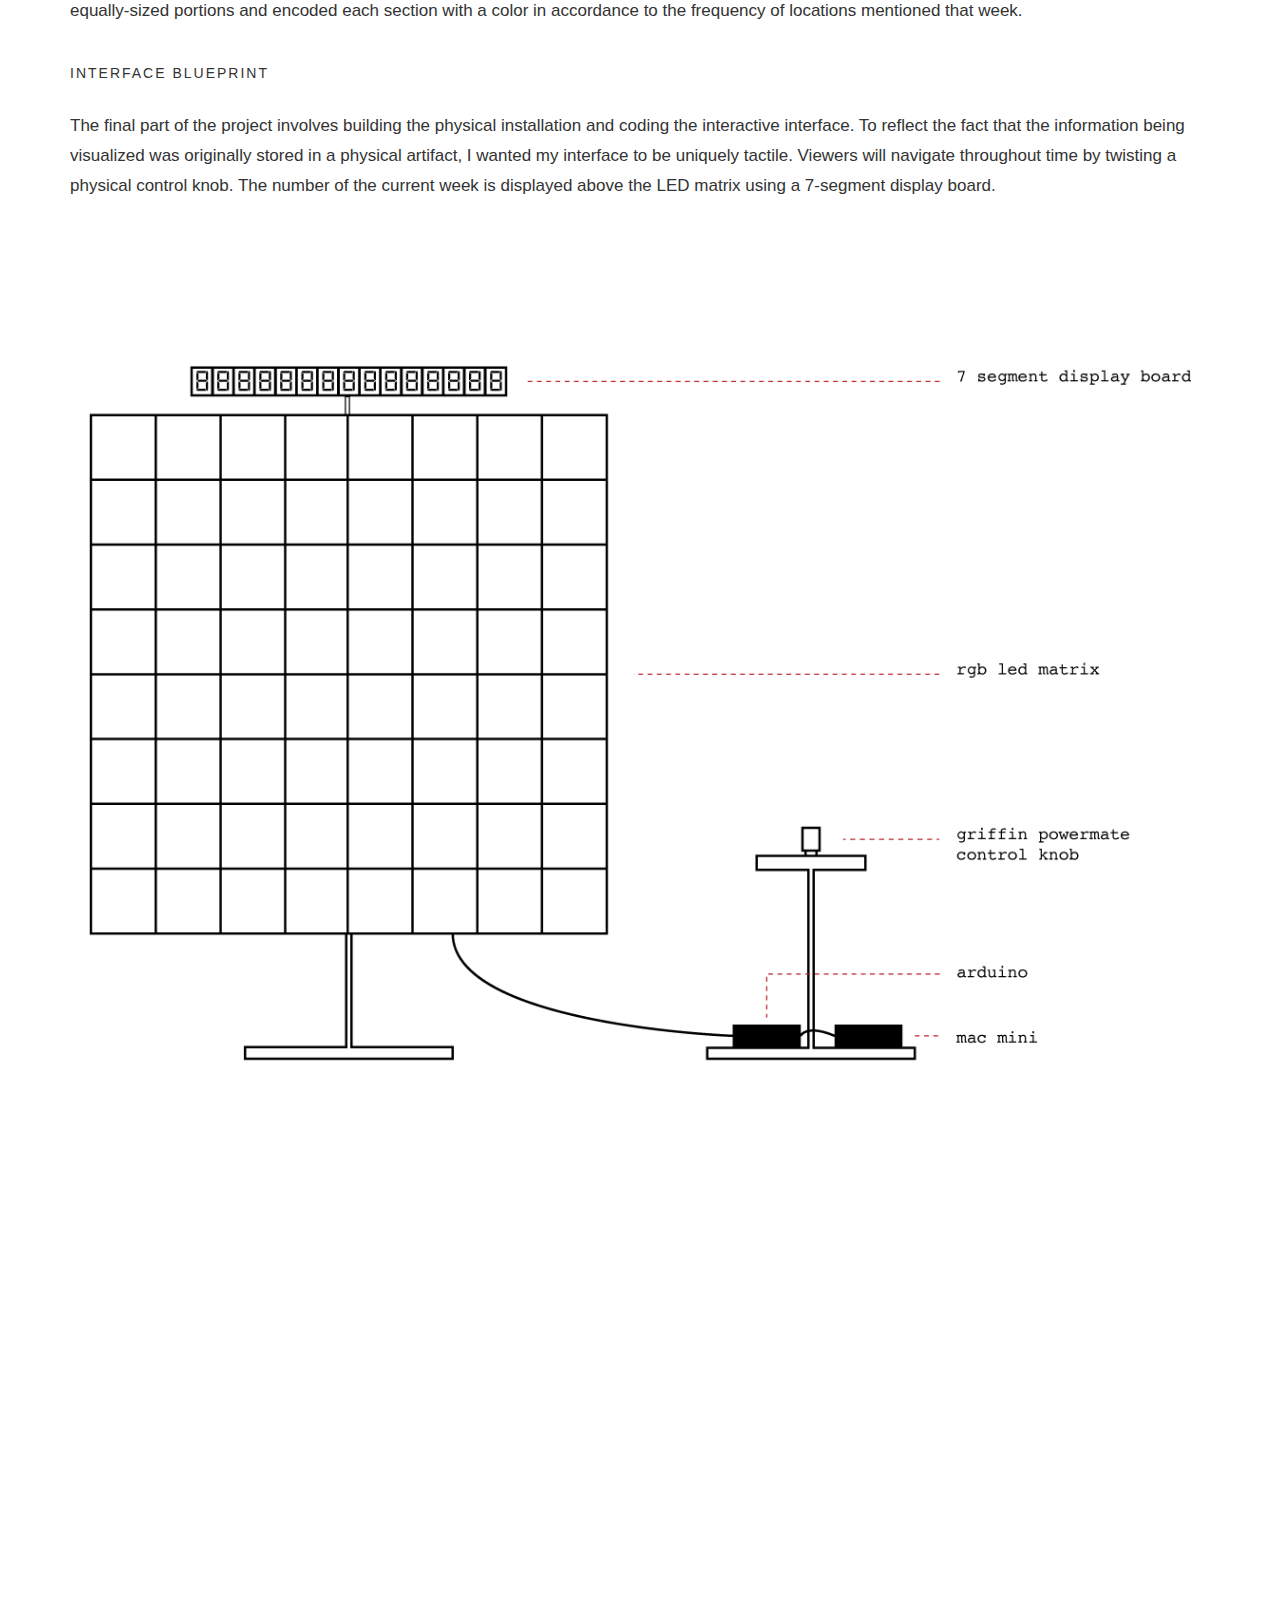
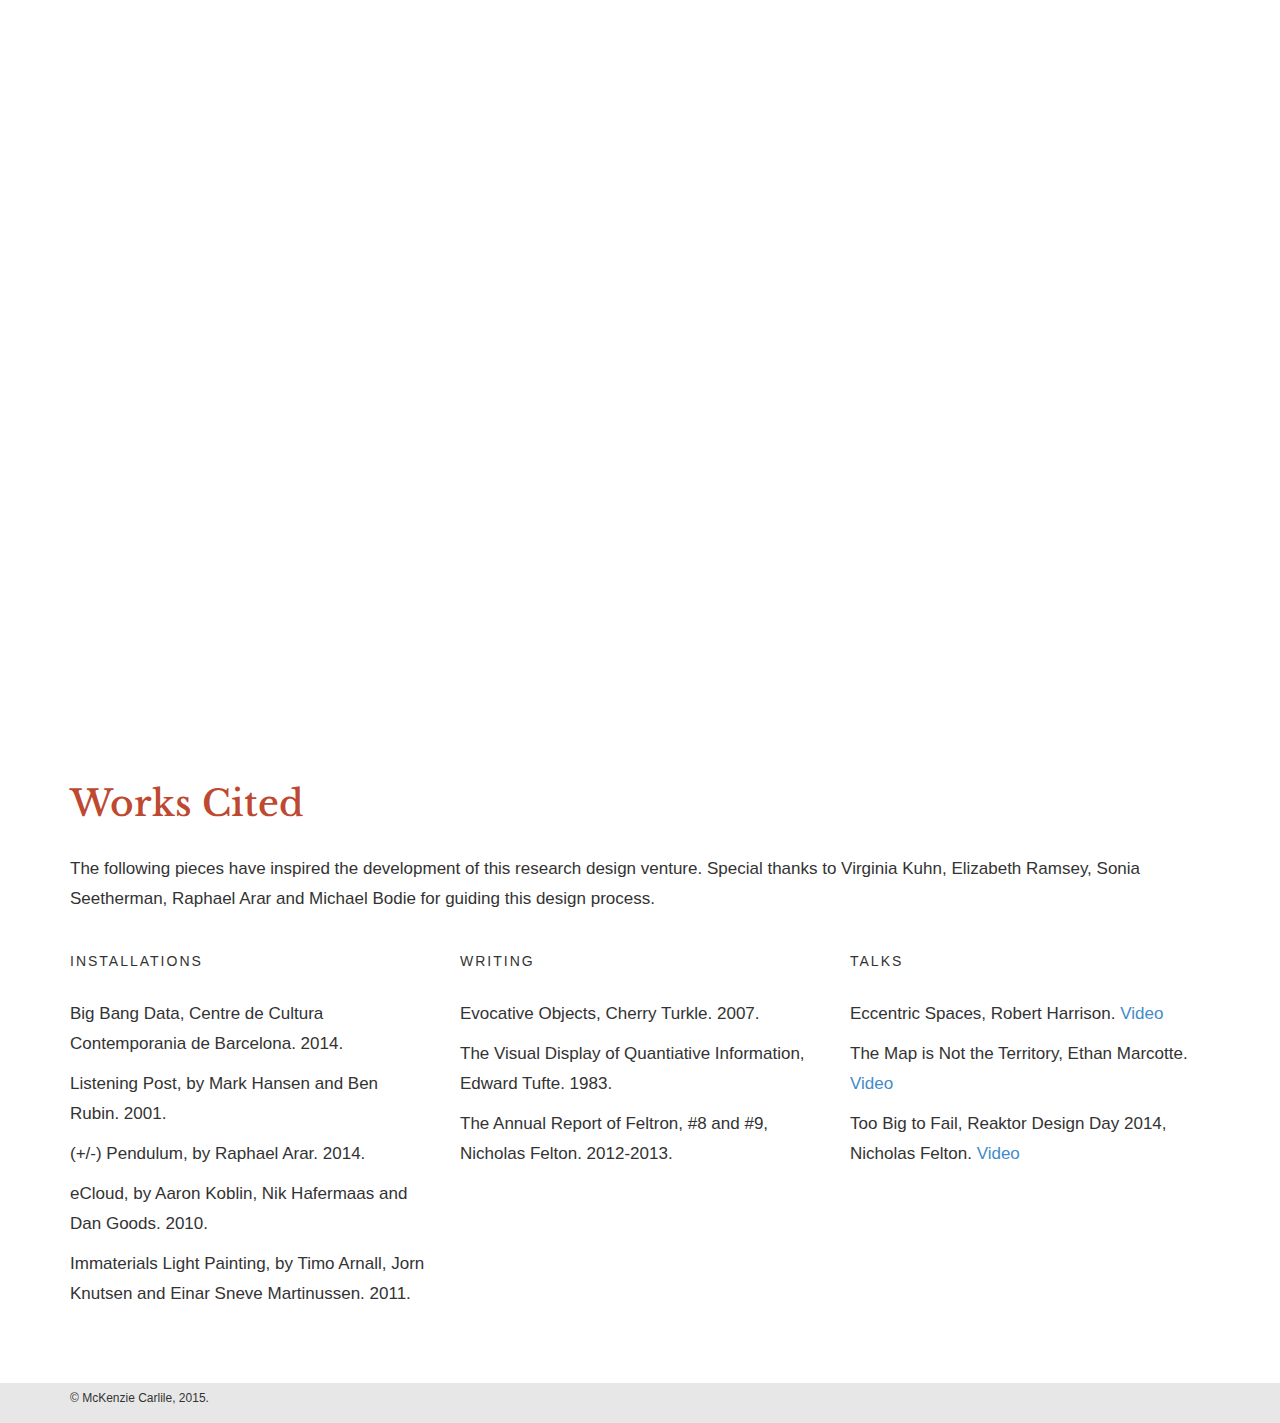
==== commit 41726bd5: "Redesigned website for true responsiveness" ====
--- a/Thesis-Website/index.html
+++ b/Thesis-Website/index.html
@@ -2,17 +2,17 @@
 <html lang="en">
 
 <head>
-    <link href='http://fonts.googleapis.com/css?family=Libre+Baskerville:400,700,400italic' rel='stylesheet' type='text/css'>
-    <link href='http://fonts.googleapis.com/css?family=Nunito:400,300,700' rel='stylesheet' type='text/css'>
-    <meta charset="utf-8">
-    <meta http-equiv="X-UA-Compatible" content="IE=edge">
-    <meta name="viewport" content="width=device-width, initial-scale=1">
-    <meta name="description" content="">
-    <meta name="author" content="">
-
-    <title>Media Arts + Practice Honors Thesis Installation</title>
-
-    <!-- Bootstrap Core CSS -->
+  <link href='http://fonts.googleapis.com/css?family=Libre+Baskerville:400,700,400italic' rel='stylesheet' type='text/css'>
+  <link href='http://fonts.googleapis.com/css?family=Nunito:400,300,700' rel='stylesheet' type='text/css'>
+  <meta charset="utf-8">
+  <meta http-equiv="X-UA-Compatible" content="IE=edge">
+  <meta name="viewport" content="width=device-width, initial-scale=1">
+  <meta name="description" content="">
+  <meta name="author" content="">
+
+  <title>Media Arts + Practice Honors Thesis Installation</title>
+
+  <!-- Bootstrap Core CSS -->
 <!--     <link href="css/bootstrap.min.css" rel="stylesheet">
 -->        <link href="css/bootstrap.css" rel="stylesheet">
 
@@ -27,228 +27,319 @@
         <script src="https://oss.maxcdn.com/libs/respond.js/1.4.2/respond.min.js"></script>
         <![endif]-->
 
-    </head>
-
-    <!-- The #page-top ID is part of the scrolling feature - the data-spy and data-target are part of the built-in Bootstrap scrollspy function -->
-
-    <body id="page-top" data-spy="scroll" data-target=".navbar-fixed-top">
-
-        <!-- Navigation -->
-        <nav class="navbar navbar-default navbar-fixed-top" role="navigation">
-            <div class="container">
-                <div class="navbar-header page-scroll">
-                    <button type="button" class="navbar-toggle" data-toggle="collapse" data-target=".navbar-ex1-collapse">
-                        <span class="sr-only">Toggle navigation</span>
-                        <span class="icon-bar"></span>
-                        <span class="icon-bar"></span>
-                        <span class="icon-bar"></span>
-                    </button>
-                    <a class="navbar-brand page-scroll" href="#page-top">Thesis Project Title</a>
-                </div>
-
-                <!-- Collect the nav links, forms, and other content for toggling -->
-                <div class="collapse navbar-collapse navbar-ex1-collapse">
-                    <ul class="nav navbar-nav">
-                        <!-- Hidden li included to remove active class from about link when scrolled up past about section -->
-                        <li class="hidden">
-                            <a class="page-scroll" href="#page-top"></a>
-                        </li>
-                        <li>
-                            <a class="page-scroll" href="#abstract">Abstract</a>
-                        </li>
-                        <li>
-                            <a class="page-scroll" href="#background">Background</a>
-                        </li>
-                        <li>
-                            <a class="page-scroll" href="#process">Process</a>
-                        </li>
-                        <li>
-                            <a class="page-scroll" href="#cited">Works Cited</a>
-                        </li>
-                    </ul>
-                </div>
-                <!-- /.navbar-collapse -->
-            </div>
-            <!-- /.container -->
-        </nav>
-
-        <!-- Intro Section -->
-        <section id="intro" class="intro-section">
-            <div class="container" id="hero">
-                <div class="row">
-                    <div class="col-lg-12">
-                        <p>"Thesis Project Title" is an interactive installation that visualizes the life of a real estate agent in a rural Missouri town from 1986 to 2006 through metadata taken from her journals.</p>
-                        <!-- <a class="btn btn-default page-scroll" href="#abstract">Click Me to Scroll Down!</a> -->
-                    </div>
-                </div>
-            </div>
-        </section>
-
-        <!-- Abstract Section -->
-        <section id="abstract" class="abstract-section">
-            <div class="container">
-                <div class="row">
-                    <div class="col-lg-12">
-                        <h1>Abstract</h1>
-                        <div id="left">
-
-                            <p>Every day, we are surrounded by narratives that people tell about themselves on social networking sites. Information about our lives which was once private is now shared publically. We share politcal and religious opinions on Twitter, photographs of intimate moments on services such as Instagram and Facebook. At the same time, more and more parts of our lives that used to be impossible to record are now being documented. Health and fitness information can be quantified and shared with the world through activity trackers and software. We record what beers we drink, who we drink them with and how we felt when we drank them. By activiely selecting what we share and what we chose to hide, we are unconsciously curating a socially acceptable "highlight reel" that poorly reflects our daily lives.</p>
-
-                            <p>Journals and diaries, on the other hand, are often the truest depictions of our own experience. Because the intended audience for a diary is usually just the person who wrote it, they are intensely personal. In many ways, our journals are extensions of ourselves: they contain our goals and aspirations in addition to the stories about how we inevitably do or do not achieve them. We trust our diaries; because they are so private, we can freely use them to record the mundane and the painful parts of life that most people wouldn't feel comfortable sharing in public.</p> 
-
-                            <p>This installation project seeks to visualize metadata taken from a personal journal and display that information in a public gallery context.The goal of the design is to develop a tangible interface that allows viewers to explore the life of my grandmohter, Barbara Holman. I hope to be able to design a system that gives viewers a small glimpse into the autobiographical story about her life in rural Missouri while protecting her private thoughts.</p>
-
-                            <p>There are still significant challenges with extracting metadata from a handwritten journal. This project hopes to create the richest possible dataset using tools such as computer vision, natural language processing and sentiment analysis. </p>
-                        </div>
-                        <div id="right">
-                            <img src="img/portrait.png">
-                        </div>
-
-                    </div>
-                </div>
-            </div>
-        </section>
-
-        <!-- Quote 1 Section -->
-<!--         <section id="datebook" class="datebook-section">
-            <div>
-              <img src="img/datebook.jpg" class="full-with"> -->
-              <!-- <p>“I record everything. I keep track of what everything's up to. It can take up all your time just marking down what happens. Miss a day and you get behind and might never catch back up.”</p> -->
-              <!-- <p>- Charles Frazier</p>   -->
-<!--           </div>
-      </section> -->
-
-      <!-- Background Section -->
-      <section id="background" class="background-section">
-        <div class="container">
-            <div class="row">
-                <div class="col-lg-12">
-                    <h1>Background</h1>
-                    <p>The process of visualizing intangible data in physical installations is an exciting and relatively new area of design research. This installation process has been informed and inspired by the following projects.</p>
-                    <div id="left">
-                        <h4>Immaterials Light Painting</h4>
-                        <p><span id="creators">Creators: </span>Timo Arnall, Jørn Knutsen and Einar Sneve Martinussen</p>
-                        <p>This project explores the invisible terrain of WiFi networks in urban spaces by light painting signal strength in long-exposure photographs. A four-metre tall measuring rod with 80 points of light reveals cross-sections through WiFi networks using a photographic technique called light-painting.</p>
-                        <p>More Info: <a href="http://www.nearfield.org/2011/02/wifi-light-painting">Nearfield.org</a></p>
-                    </div>
-                    <div id="right">
-                        <iframe src="//player.vimeo.com/video/20412632?byline=0&amp;portrait=0&amp;color=ffffff" width="100%" height="250" frameborder="0" webkitallowfullscreen mozallowfullscreen allowfullscreen></iframe>
-                    </div>
-                    <div id="left">
-                        <h4>eCloud</h4>
-                        <p><span id="creators">Creators: </span>Aaron Koblin, Nik Hafermaas, and Dan Goods</p>
-                        <p>The eCLOUD is a dynamic sculpture inspired by the volume and behavior of an idealized cloud. Made from unique polycarbonate tiles that can fade between transparent and opaque states, its patterns are transformed periodically by real time weather from around the world.</p>
-                        <p>More Info: <a href="http://www.ecloudproject.com/">ecloudproject.org</a></p>
-
-                    </div>
-                    <div id="right">
-                        <iframe src="//player.vimeo.com/video/15108251?byline=0&amp;portrait=0&amp;color=ffffff" width="100%" height="250" frameborder="0" webkitallowfullscreen mozallowfullscreen allowfullscreen></iframe>
-                    </div>
-                    <div id="left">
-                        <h4>Feltron Annual Reports</h4>
-                        <p>Nicholas Felton spends much of his time thinking about data, charts and our daily routines. He is the author of many Personal Annual Reports that weave numerous measurements into a tapestry of graphs, maps and statistics reflecting the year’s activities.</p>
-                        <p>More Info: <a href="http://feltron.com/">feltron.com</a></p>
-
-                    </div>
-                    <div id="right">
-                        <iframe src="//player.vimeo.com/video/70340564?byline=0&amp;portrait=0&amp;color=ffffff" width="100%" height="250" frameborder="0" webkitallowfullscreen mozallowfullscreen allowfullscreen></iframe>
-                    </div>
-                    <div id="left">
-                        <h4>Listening Post</h4>
-                        <p><span id="creators">Creators: </span>Mark Hansen and Ben Rubin</p>
-                        <p>In Listening Post, viewers are immersed in a sonification and visualization of thousands of simultaneous conversations happening on the internet at that moment in real-time. An arched wall of hundreds of small screens display ever-changing text in a cool glowing blue. Electronically-generated voices in both a pitched-monotone and natural-inflection sing out the text from every corner of the room singly, overlapping, or in strange harmonies.</p>
-                        <p>More Info: <a href="http://modes.io/listening-post-ten-years-on/">modes.io</a></p>
-
-                    </div>
-                    <div id="right">
-                        <iframe src="//player.vimeo.com/video/3885443?byline=0&amp;portrait=0&amp;color=ffffff" width="100%" height="250" frameborder="0" webkitallowfullscreen mozallowfullscreen allowfullscreen></iframe>
-                    </div>                     
-
-                </div>
-            </div>
-        </div>
-    </section>
-
-    <!-- Quote 2 Section -->
-<!--     <section id="datebook" class="datebook-section">
-        <img src="img/journal.jpg" class="full-with">
-        <div class="container">
-        </div>
-    </section>
- -->
-    <!-- Contact Section -->
-    <section id="process" class="process-section">
-        <div class="container">
-            <div class="row">
-                <div class="col-lg-12">
-                    <h1>Design Process</h1>
-                    <!-- <h4>Prototype 2</h4> -->
-                    <p>A visualization that compares word count per entry in my grandmother's diary from January 1986 and my personal journal entries from January 2014. Each row represents one entry and each dot in that row represents a word. Not much can be discerned from the comparison other than the fact that I'm a blabbermouth when compared to my grandmohter.</p>
-                    <iframe src="visualization-mac.html" height="325px" width="100%" scrolling="no"></iframe>
-                    <p>I went about making this visualization to figure out how I should structure my data within a JSON file so it can be parsed and visualized proedurally. Since the project involves so much hand coding of information, I needed to make sure that I understood the fundamentals of D3.JS so it can do the heavy lifting for me. Since I'm still in the process of designing a visualization tool for my thesis, I consider this a major milestone.</p>
-
-                </div>
-            </div>
-        </div>
-    </section>
-
-    <!-- Works Cited Section -->
-    <section id="cited" class="cited-section">
-        <div id="works-cited">
-            <div class="container">
-                <div class="row">
-                    <div class="col-lg-12">
-                        <h1>Works Cited</h1>
-                        <p>The following pieces have inspired the development of this research venture. Special thanks to Elizabeth Ramsey, Sonia Seetherman, Raphael Arar and Michael Bodie for guiding this design process. </p>
-                        <div id="exhibitions">
-                            <h4>Exhibitions</h4>
-                            <p>Big Bang Data, Centre de Cultura Contemporania de Barcelona, May 8, 2014–October 26, 2012.</p>
-                            <p>Graphic Design: Now in Production, Walker Art Center, New York, October 22, 2011–January 22, 2012.</p>
-                            <p>Talk to Me, MoMA, New York, July 24–November 7, 2011.</p>
-                            <p>Virtual Identities, CCC Strozzina, Florence, Italy, May 20–July 17, 2011.</p>
-                            <p>Future Everything, Manchester, UK, May 11–14, 2011.</p>
-                            <p>Select Media Festival 7: Infoporn, The Co-Prosperity Sphere, Chicago, November 14–22, 2008.</p>
-                        </div>
-                        <div id="talks">
-                            <h4>Talks</h4>
-                            <p>BNO Workshop, Processing Me, March 13, 2014.<p>
-
-                                <p>Gestalten Workshop, The Art of Data-based Narratives, May 27–28, 2013.<p>
-                                    <p>Eyeo Workshop Hacking the Self with Wes Grubbs and Kim Rees</p>
-                                    <p>Intensive Elements of Communication Design, Summer 2009 / 2010.</p>
-
-                                </div>
-                                <div id="writing">
-                                    <h4>Writing</h4>
-                                    <p>Wired UK: The Big Question, May 2011, p.38.<p>
-                                        <p>Creative Review: Designers and Data: Mix with Caution, September 2010, pp.46–47.</p>
-                                    </div>
-
-                                </div>
-                            </div>
-                            <div id="footer">
-                                <div class="container">
-                                    <p>© McKenzie Carlile 2014</p>
-                                </div>
-                            </div>
-                        </div>
-
-                    </div>
-
-                </section>
-
-
-                <!-- jQuery -->
-                <script src="js/jquery.js"></script>
-
-                <!-- Bootstrap Core JavaScript -->
-                <script src="js/bootstrap.min.js"></script>
-
-                <!-- Scrolling Nav JavaScript -->
-                <script src="js/jquery.easing.min.js"></script>
-                <script src="js/scrolling-nav.js"></script>
-
-
-            </body>
-
-            </html>
+      </head>
+
+      <!-- The #page-top ID is part of the scrolling feature - the data-spy and data-target are part of the built-in Bootstrap scrollspy function -->
+
+      <body id="page-top" data-spy="scroll" data-target=".navbar-fixed-top">
+
+        <div id="wrapper">
+         <!-- Navigation -->
+         <nav class="navbar navbar-default navbar-fixed-top" role="navigation">
+          <div class="container">
+           <div class="navbar-header page-scroll">
+            <button type="button" class="navbar-toggle" data-toggle="collapse" data-target=".navbar-ex1-collapse">
+             <span class="sr-only">Toggle navigation</span>
+             <span class="icon-bar"></span>
+             <span class="icon-bar"></span>
+             <span class="icon-bar"></span>
+           </button>
+           <a class="navbar-brand page-scroll" href="#page-top">Honors Thesis Project</a>
+         </div>
+
+         <!-- Collect the nav links, forms, and other content for toggling -->
+         <div class="collapse navbar-collapse navbar-ex1-collapse">
+          <ul class="nav navbar-nav">
+           <!-- Hidden li included to remove active class from about link when scrolled up past about section -->
+           <li class="hidden">
+            <a class="page-scroll" href="#page-top"></a>
+          </li>
+          <li>
+            <a class="page-scroll" href="#abstract">Abstract</a>
+          </li>
+          <li>
+            <a class="page-scroll" href="#background">Background</a>
+          </li>
+          <li>
+            <a class="page-scroll" href="#process">Process</a>
+          </li>
+          <li>
+            <a class="page-scroll" href="#cited">Works Cited</a>
+          </li>
+        </ul>
+      </div>
+      <!-- /.navbar-collapse -->
+    </div>
+    <!-- /.container -->
+  </nav>
+
+  <!-- Intro Section -->
+  <section id="intro" class="intro-section">
+    <div class="container">
+     <div class="row">
+      <div class="col-lg-12">
+       <h2>"65401" is an interactive installation that visualizes the life of a real estate agent in a rural Missouri town in 1988 through metadata taken from her datebook.</h2>
+     </div>
+   </div>
+ </div>
+</section>
+
+<!-- Abstract Section -->
+<section id="abstract" class="abstract-section">
+  <div class="container">
+   <div class="row">
+     <div class="col-md-6 col-md-push-6 second">
+      <img src="img/portrait.png">
+    </div>
+    <div class="col-md-6 col-md-pull-6 first">
+     <h1>Abstract</h1>
+     <p>Now more than ever, people interested in quantifying life experiences have access to an unprecedented deluge of information about their own personal health, travel and communication patterns. Lifelogging projects in the connected age analyze and visualize these rich trails of data that are a byproduct of life online.</p> 
+     <p>Unlike most lifelong projects, however, this installation interprets metadata extracted from a physical, non-digital artifact. 65401 is an interactive visualization of a small town in the Ozark mountains generated from the personal datebook my grandmother used when she worked as a real estate agent in the 1980s. Viewers use a tangible interface to generate a map of the town based off addresses, phone numbers and locations mentioned in this journal.</p> 
+     <p>The goal of this installation is to map this geographic metadata in a public gallery context without revealing any of the diary’s original contents. The project explores data visualization theory, crowdsourced human intelligence, the limits of computer vision, and the interaction design of tangible interfaces.</p>
+   </div>
+
+ </div>
+</div>
+</section>
+
+<div class="image image1">
+  <div class="container">
+   <div class="row">
+    <div class="col-lg-12">
+     <h2>"I think of my datebook as an external information organ, a piece of my brain made out of paper instead of cells"</h2>
+     <h4>- Michelle Hublinka</h4>
+   </div>
+ </div>
+</div>
+</div>
+
+<!-- Background Section -->
+<section id="background" class="background-section">
+  <div class="container">
+   <div class="row">
+     <div class="col-lg-12">
+       <h1>Background</h1>
+       <p>The process of visualizing intangible data in physical installations is an exciting and relatively new area of design research. This installation process has been informed and inspired by the following projects.</p>
+     </div>
+   </div>
+
+   <div class="row">
+     <div class="col-md-6">
+       <h4>Immaterials Light Painting</h4>
+       <p><span id="creators">Creators: </span>Timo Arnall, Jørn Knutsen and Einar Sneve Martinussen</p>
+       <p>"This project explores the invisible terrain of WiFi networks in urban spaces by light painting signal strength in long-exposure photographs. A four-meter tall measuring rod with 80 points of light reveals cross-sections through WiFi networks using a photographic technique called light-painting."</p>
+       <p>More Info: <a href="http://www.nearfield.org/2011/02/wifi-light-painting">Nearfield.org</a></p>
+     </div>
+     <div class="col-md-6">
+       <iframe src="//player.vimeo.com/video/20412632?byline=0&amp;portrait=0&amp;color=ffffff" width="100%" height="250" frameborder="0" webkitallowfullscreen mozallowfullscreen allowfullscreen></iframe>
+     </div>
+   </div>
+
+   <div class="row">
+     <div class="col-md-6">
+       <h4>eCloud</h4>
+       <p><span id="creators">Creators: </span>Aaron Koblin, Nik Hafermaas, and Dan Goods</p>
+       <p>"The eCLOUD is a dynamic sculpture inspired by the volume and behavior of an idealized cloud. Made from unique polycarbonate tiles that can fade between transparent and opaque states, its patterns are transformed periodically by real time weather from around the world."</p>
+       <p>More Info: <a href="http://www.ecloudproject.com/">ecloudproject.org</a></p>
+     </div>
+     <div class="col-md-6">
+       <iframe src="//player.vimeo.com/video/15108251?byline=0&amp;portrait=0&amp;color=ffffff" width="100%" height="250" frameborder="0" webkitallowfullscreen mozallowfullscreen allowfullscreen></iframe>
+     </div>
+   </div>
+
+   <div class="row">
+     <div class="col-md-6">
+       <h4>Feltron Annual Reports</h4>
+       <p>"Nicholas Felton spends much of his time thinking about data, charts and our daily routines. He is the author of many Personal Annual Reports that weave numerous measurements into a tapestry of graphs, maps and statistics reflecting the year’s activities."</p>
+       <p>More Info: <a href="http://feltron.com/">feltron.com</a></p>
+     </div>
+     <div class="col-md-6">
+       <iframe src="//player.vimeo.com/video/70340564?byline=0&amp;portrait=0&amp;color=ffffff" width="100%" height="250" frameborder="0" webkitallowfullscreen mozallowfullscreen allowfullscreen></iframe>
+     </div>
+   </div>
+
+   <div class="row">
+     <div class="col-md-6">
+       <h4>Listening Post</h4>
+       <p><span id="creators">Creators: </span>Mark Hansen and Ben Rubin</p>
+       <p>"In Listening Post, viewers are immersed in a sonification and visualization of thousands of simultaneous conversations happening on the internet at that moment in real-time. An arched wall of hundreds of small screens display ever-changing text in a cool glowing blue. Electronically-generated voices in both a pitched-monotone and natural-inflection sing out the text from every corner of the room singly, overlapping, or in strange harmonies."</p>
+       <p>More Info: <a href="http://modes.io/listening-post-ten-years-on/">modes.io</a></p>
+     </div>
+     <div class="col-md-6">
+       <iframe src="//player.vimeo.com/video/3885443?byline=0&amp;portrait=0&amp;color=ffffff" width="100%" height="250" frameborder="0" webkitallowfullscreen mozallowfullscreen allowfullscreen></iframe>
+     </div>
+   </div>
+ </section>
+
+
+ <!-- Process Section -->
+ <section id="process" class="process-section">
+  <div class="container">
+    <h1>Design Process</h1>
+
+    <h4>Data Entry Methods</h4>
+    <div class="row">
+      <div class="col-md-6">
+        <p>Extracting the data to be visualized for my project was a time consuming endeavor. During this phase of the project, I discovered that optical character recognition software doesn't work with handwritten letters. Although I have access to journals from 1988, 1989 and 1990, I  found that I would only have enough time to encode and visualize one of these years. My challenge was to encode 300 JPG scanned images of handwritten notes with scribbles, doodles and coffee stains into something that can be parsed by a computer. I turned to Amazon Mechanical Turk to try to minimize the hours I would spend hand copying her notes into a XML document. I funded my AMT account with $10 and created 43 Human Intelligence Tasks. I created an HTML template that would show the image I needed transcoded on the left side of the screen and fields to input text dates and entry values. Only 5 of 43 were submitted, however, so I had to try another strategy to finish the project. </p>
+      </div>
+      <div class="col-md-6">
+        <img src="img/scannedentries.png">
+      </div>
+    </div>
+
+    <div class="row">
+      <div class="col-lg-12">
+        <img src="img/transcribingentries.png">
+      </div>
+    </div>
+
+    <h4>Prototype 1</h4>
+    <div class="row">
+      <div class="col-md-6">
+        <img src="img/visualization1.png">
+      </div>
+      <div class="col-md-6">
+        <p>Once the information was organized in a digital file, I was able to explore several data visualization strategies. Before I knew I wanted to focus on geographic information, I first created a test visualization that shows word count per entry in my grandmother's diary from January 1986. Each column represents one entry and each dot in that row represents a word.</p>
+        <p>I went about making this visualization to figure out how I should structure my data within a JSON file so it can be parsed and visualized procedurally. Since the project involves so much hand transcribing of information, I needed to make sure that I wanted to use the D3.js library to do the heavy lifting for me in generating visualizations.</p>
+      </div>
+    </div>
+
+    <h4>Prototype 2</h4>
+    <div class="row">
+      <div class="col-md-6">
+        <img src="img/visualization2.png">
+      </div>
+      <div class="col-md-6">
+        <p>The visualization above looked at the frequency of times my grandmother mentioned a location in her journal, but it didn't give any sense of what that location looked like. For my second prototype, I wanted to viscerally connect the audience to the real locations my grandmother mentioned in her diary. For each address or street mentioned, I entered the location into Google Maps street view, zoomed out as far as I could and took a screenshot. After compiling all of these images, I used Adobe Photoshop's Batch Processing function to crop out all interface elements, resize the image to a manageable size and apply a black and white filter.</p>
+
+        <p>Next, I created a processing sketch that lets viewers interact with a timeline from January 1 - March 31, 1988. If my grandmother visited a location on the selected date, an image from Google Maps street view is shown. If she visited multiple locations, photos of each location are layered in the same window.</p>
+
+        <p><a href="https://github.com/mcarlile/PlannerVisualization2">View on GitHub</a>.</p>
+      </div>
+    </div>
+
+    <h4>Prototype 3</h4>
+    <div class="row">
+      <div class="col-md-6">
+        <img src="img/visualization3.png">
+      </div>
+      <div class="col-md-6">
+        <p>A third prototype during the exploration period of this project involved designing a system that compared the geographic metadata of individual entries to the textual information contained within each entry. To accomplish this, I created a new processing sketch with two modes. After a user selects an entry date, they can toggle between the non-redacted version of the date in question or the version redacted to just geographic information.</p>
+        <p>This prototype showed that many of the entries from my grandmother's diary do not reference specific locations. This discovery informed my decision to visualize location data in weeks and months, not days.</p>
+      </div>
+    </div>
+
+    <h4>Prototype 4</h4>
+    <div class="row">
+      <div class="col-md-6">
+        <iframe width='100%' height='500px' frameBorder='0' src='https://a.tiles.mapbox.com/v4/mcarlile.l84h07kj/attribution,geocoder,share.html?access_token=pk.eyJ1IjoibWNhcmxpbGUiLCJhIjoiOGdHNmxVMCJ9.7S_5i-9rrcECzYYGVddZyQ'></iframe>
+      </div>
+      <div class="col-md-6">
+        <p>As I was working on the third prototype, I noticed that my grandmother’s entries often contained 10 digit sequences of numbers. After looking a few of them up, I uncovered that many of these were long distance telephone numbers to area codes outside of the state of Missouri. After getting a CSV with each date and phone number, I used Whitepages' Pro Graph API to map the phone numbers to specific addresses if possible and to zip codes if necessary. In the MapBox visualization, lines with lower opacity represent calls made only one time, while lines with higher opacity represent calls made multiple times.</p>
+      </div>
+    </div>
+
+    <h4>Prototype 5</h4>
+    <div class="row">
+      <div class="col-md-6">
+        <iframe width='100%' height='500px' frameBorder='0' src='https://a.tiles.mapbox.com/v4/mcarlile.lhm94596/attribution,geocoder,share.html?access_token=pk.eyJ1IjoibWNhcmxpbGUiLCJhIjoiOGdHNmxVMCJ9.7S_5i-9rrcECzYYGVddZyQ'></iframe>
+      </div>
+      <div class="col-md-6">
+        <p>The final section of the project I worked on was organizing all addresses mentioned in the 1988 datebook into a comprehensive geoJSON file. Each location can now be given an infinite number of specific attributes, such as week or month visited, associated clients or styling information.</p>
+      </div>
+    </div>
+
+    <h4>Final Visualization</h4>
+    <div class="row">
+      <div class="col-lg-12">
+        <img src="img/segmentedaddresses.png">
+      </div>
+    </div>
+    <div class="row">
+      <div class="col-lg-12">
+        <p>I finally settled on an 8x8 grid visualization to map the locations that my grandmother mentioned in her journal. Presenting the information with such low fidelity represents the inexact nature of the handwritten data set and data extraction process. </p>
+
+        <p>I've included an example of this process above. For each week, I plotted all points from the dataset into a Mapbox project, broke the map into 64 equally-sized portions and encoded each section with a color in accordance to the frequency of locations mentioned that week.</p>
+      </div>
+    </div>
+
+    <h4>Interface Blueprint</h4>
+    <div class="row">
+      <div class="col-lg-12">
+       <p>The final part of the project involves building the physical installation and coding the interactive interface. To reflect the fact that the information being visualized was originally stored in a physical artifact, I wanted my interface to be uniquely tactile. Viewers will navigate throughout time by twisting a physical control knob. The number of the current week is displayed above the LED matrix using a 7-segment display board.</p>
+     </div>
+   </div>
+   <div class="row">
+    <div class="col-lg-12">
+      <img src="img/elevation.png">
+    </div>
+  </div>
+
+</div>
+</section>
+
+<div class="image image2">
+  <div class="container">
+   <div class="row">
+    <div class="col-lg-12">
+     <h2>"There is a kind of magic to a map... We explore an area, we document it. And in doing so we create a thing, an artifact, that outlines and represents our understanding of that space."</h2>
+     <h4>- Ethan Marcotte</h4>
+   </div>
+ </div>
+</div>
+</div>
+
+<section id="cited" class="cited-section">
+ <div class="container">
+   <h1>Works Cited</h1>
+   <p>The following pieces have inspired the development of this research design venture. Special thanks to Virginia Kuhn, Elizabeth Ramsey, Sonia Seetherman, Raphael Arar and Michael Bodie for guiding this design process. </p>
+   <div class="row">
+    <div class="col-md-4">
+     <h4>Installations</h4>
+     <p>Big Bang Data, Centre de Cultura Contemporania de Barcelona. 2014.</p>
+     <p>Listening Post, by Mark Hansen and Ben Rubin. 2001.</p>
+     <p>(+/-) Pendulum, by Raphael Arar. 2014.</p>
+     <p>eCloud, by Aaron Koblin, Nik Hafermaas and Dan Goods. 2010.</p>
+     <p>Immaterials Light Painting, by Timo Arnall, Jorn Knutsen and Einar Sneve Martinussen. 2011.</p>
+   </div>
+   <div class="col-md-4">
+    <h4>Writing</h4>
+    <p>Evocative Objects, Cherry Turkle. 2007.</p>
+    <p>The Visual Display of Quantiative Information, Edward Tufte. 1983.</p>
+    <p>The Annual Report of Feltron, #8 and #9, Nicholas Felton. 2012-2013.</p>
+  </div>
+  <div class="col-md-4">
+    <h4>Talks</h4>
+    <p>Eccentric Spaces, Robert Harrison. <a href="http://vimeo.com/63525054">Video</a></p>
+    <p>The Map is Not the Territory, Ethan Marcotte. <a href="http://vimeo.com/63525054">Video</a></p>
+    <p>Too Big to Fail, Reaktor Design Day 2014, Nicholas Felton. <a href="http://vimeo.com/109119931">Video</a></p>
+  </div>
+</div>
+</div>
+</section>
+</div>
+<div id="footer">
+  <div class="container">
+    <p class="muted credit">© McKenzie Carlile, 2015.</p>
+  </div>
+</div>
+
+
+
+
+
+
+<!-- jQuery -->
+<script src="js/jquery.js"></script>
+
+<!-- Bootstrap Core JavaScript -->
+<script src="js/bootstrap.min.js"></script>
+
+<!-- Scrolling Nav JavaScript -->
+<script src="js/jquery.easing.min.js"></script>
+<script src="js/scrolling-nav.js"></script>
+
+
+</body>
+
+</html>
--- a/Thesis-Website/css/scrolling-nav.css
+++ b/Thesis-Website/css/scrolling-nav.css
@@ -5,244 +5,362 @@
  */
 
  body {
-    width: 100%;
-    height: 100%;
-}
-
-html {
-    width: 100%;
-    height: 100%;
-}
-
-h1 {
-    text-align: left;
-    font-family: 'Libre Baskerville', serif;
-    color: #BD4931;
-    margin-bottom: 30px;
-}
-
-p {
-    text-align: left;
-    font-size: 17px;
-    line-height: 30px;
-}
-@media(min-width:767px) {
-    .navbar {
-        padding: 20px 0;
-        -webkit-transition: background .5s ease-in-out,padding .5s ease-in-out;
-        -moz-transition: background .5s ease-in-out,padding .5s ease-in-out;
-        transition: background .5s ease-in-out,padding .5s ease-in-out;
-    }
-
-    .top-nav-collapse {
-        padding: 0;
-    }
-}
+ 	width: 100%;
+ 	height: 100%;
+ }
+
+ html {
+ 	width: 100%;
+ 	height: 100%;
+ }
+
+ h1 {
+ 	text-align: left;
+ 	font-family: 'Libre Baskerville', serif;
+ 	color: #BD4931;
+ 	margin-bottom: 30px;
+ }
+
+ p {
+ 	text-align: left;
+ 	font-size: 17px;
+ 	line-height: 30px;
+ }
+
+ h2 {
+
+ 	font-family: 'Libre Baskerville', serif;
+ 	text-align: left;
+ 	line-height: 1.25;
+ 	color: white;
+ 	/*margin-top: 25%;*/
+ }
+
+ #intro .row {
+ 	margin-top: 25%;
+ 	margin-bottom: 15%
+ }
+
+ .footerrow {
+ 	width: 100%;
+ }
+
+ #abstract .row {
+ 	margin-bottom: 15%
+ }
+
+ #process .col-md-6 img {
+ 	width: 100%;
+ }
+
+ #process .col-lg-12 img {
+ 	width: 100%;
+ 	margin-top: 5%;
+ 	margin-bottom: 5%;
+ }
+
+ @media(min-width:767px) {
+ 	.navbar {
+ 		padding: 20px 0;
+ 		-webkit-transition: background .5s ease-in-out,padding .5s ease-in-out;
+ 		-moz-transition: background .5s ease-in-out,padding .5s ease-in-out;
+ 		transition: background .5s ease-in-out,padding .5s ease-in-out;
+ 	}
+
+/* 	.intro-section .container {
+ 		position: relative;
+ 		top: 45%;
+ 		transform: translateY(-50%);
+ 	}
+
+ 	.abstract-section .container {
+ 		position: relative;
+ 		top: 45%;
+ 		transform: translateY(-50%);
+ 		}*/
+
+
+ 		h2 {
+ 			font-size: 48pt;
+ 			text-align: left;
+ 		}
+
+ 		.top-nav-collapse {
+ 			padding: 0;
+ 		}
+
+ 	}
 
 /* Demo Sections - You can use these as guides or delete them - the scroller will work with any sort of height, fixed, undefined, or percentage based.
 The padding is very important to make sure the scrollspy picks up the right area when scrolled to. Adjust the margin and padding of sections and children 
 of those sections to manage the look and feel of the site. */
 
 .intro-section {
-    height: 100%;
-    padding-top: 150px;
-    text-align: center;
-    background: #FFD34C;
+	/*height: 100%;*/
+	text-align: center;
+	background: #FFD34C;
 }
-
-#hero.container {
-    position: relative;
-    top: 45%;
-    transform: translateY(-50%);
-}
-
-.intro-section p {
-
-    font-family: 'Libre Baskerville', serif;
-    font-size: 72px;
-    text-align: left;
-    line-height: 1.25;
+@media (max-width: 767px) {
+/*	.intro-section .container {
+		position: relative;
+		top: 25%;
+		transform: translateY(-50%);
+		}*/
+	}
+
+	#hero.container {
+		position: relative;
+		top: 45%;
+		transform: translateY(-50%);
+	}
+
+	.image {
+		background-repeat: no-repeat;
+		background-size: cover;
+		margin: 0;
+		width: 100%;
+	}
+
+	.image1 {
+		background-image: url("http://storm.usc.edu/~mcarlile/finalproject/img/journal.jpg");
+	}
+
+	.image2 {
+		background-image: url("http://storm.usc.edu/~mcarlile/finalproject/img/datebook.jpg");
+	}
+
+	.image .row {
+		margin-top: 25%;
+		margin-bottom: 25%;
+	}
+
+	.intro-section p {
+
+		font-family: 'Libre Baskerville', serif;
+		font-size: xx-large;
+		text-align: center;
+		line-height: 1.25;
+		color: white;
+	}
+
+	img .full-width{
+		width: 100%;
+	}
+
+	/*header title style*/
+	.navbar-header.page-scroll {
+		text-transform: uppercase;
+		letter-spacing: 2px;
+		text-color: black;
+	}
+
+	/*header menu style*/
+	ul.nav.navbar-nav {
+		text-transform: uppercase;
+		letter-spacing: 2px; 
+		color: black;
+	}
+
+	.abstract-section {
+		/*height: 100%;*/
+		padding-top: 100px;
+		text-align: center;
+		background: white;
+	}
+
+	.abstract-section img {
+		width: 75%;
+	}
+
+	h3 {
+		text-transform: uppercase;
+		letter-spacing: 2px; 
+		text-align: left;
+		margin-bottom: 20px;
+	}
+
+	h4 {
+		text-align: left; 
+		text-transform: uppercase;
+		letter-spacing: 2px; 
+		font-size: 14px;
+		margin-bottom: 30px;
+		margin-top: 30px;
+	}
+
+	.image h4 {
+		color: white;
+		margin-top: 50px;
+		text-align: right;
+	}
+
+
+	#left {
+		width: 60%;
+		float: left;
+	}
+
+	#left img {
+		width: 100%;
+	}
+
+
+	#right {
+		width: 40%;
+		float: left;
+	}
+
+	#right img{
+		margin-left: 10px;
+		width: 90%;
+	}
+
+	.datebook-section {
+		/*height: 100%;*/
+		padding-top: 0px;
+	}
+
+	.datebook-section p {
+		position: absolute;
+		top: 50px;
+	}
+
+	.datebook-section img {
+		width: 100%;
+	}
+
+	.background-section {
+		/*height: 200%;*/
+		padding-top: 50px;
+		padding-bottom: 50px;
+		text-align: center;
+		background: #fff;
+	}
+
+	.process-section {
+		padding-top: 50px;
+		text-align: center;
+		background:#fff;
+	}
+
+/*.process-section h1 {
     color: white;
 }
 
-img .full-width{
-    width: 100%;
-}
-
-/*header title style*/
-.navbar-header.page-scroll {
-    text-transform: uppercase;
-    letter-spacing: 2px;
-    text-color: black;
-}
-
-/*header menu style*/
-ul.nav.navbar-nav {
- text-transform: uppercase;
- letter-spacing: 2px; 
- color: black;
-}
-
-.abstract-section {
-    height: 100%;
-    padding-top: 100px;
-    text-align: center;
-    background: #eee;
-}
-
-h3 {
- text-transform: uppercase;
- letter-spacing: 2px; 
- text-align: left;
- margin-bottom: 20px;
-}
-
-h4 {
-    text-align: left; 
-    text-transform: uppercase;
-    letter-spacing: 2px; 
-    font-size: 14px;
-    margin-bottom: 30px;
-    margin-top: 30px;
-}
-
-
-#left {
-    width: 60%;
-    float: left;
-}
-
-#right {
-    width: 40%;
-    float: left;
-}
-
-#right img{
-    margin-left: 10px;
-    width: 90%;
-}
-
-.datebook-section {
-    /*height: 100%;*/
-    padding-top: 0px;
-}
-
-.datebook-section p {
-    position: absolute;
-    top: 50px;
-}
-
-.datebook-section img {
-    width: 100%;
-}
-
-.background-section {
-    /*height: 200%;*/
-    padding-top: 150px;
-    padding-bottom: 150px;
-    text-align: center;
-    background: #fff;
-}
-
-.process-section {
-    padding-top: 150px;
-    text-align: center;
-    background: #105B63;
-    height: 100%;
-}
-
-.process-section h1 {
-    color: white;
-}
-
 .process-section p {
     color: white;
-}
-
- .process-section #right {
-    height: 100%;
-}
-
- .process-section #left {
-    padding-right: 30px;
-}
-
-.process-section iframe {
-    height: 375px;
-    scrolling: "no";
-    border: none;
-    margin-top: 25px;
-    margin-left: 0;
-}
-
-.cited-section {
-    height: 100%;
-    padding-top: 150px;
-    text-align: center;
-    background: #fff;
-}
-
-iframe  {
-    margin-left: 20px;
-    margin-top: 70px;
-}
-
-#exhibitions {
-    width: 30%;
-    float: left;
-    height: 50px;
-}
-
-#writing {
-    width: 30%;
-    height: 50px;
-    margin-right: auto;
-    margin-left: auto;
-
-}
-
-#talks {
-    width: 30%;
-    float: right;
-    height: 50px;
-}
-
-#exhibitions  p {
-    font-size: 12px;
-}
-
-#writing  p {
-    font-size: 12px;
-}
-
-#talks  p {
-    font-size: 12px;
-}
-
-#footer {
-    position: absolute;
-    bottom: 0;
-    left: 0;
-    width: 100%;
-    background-color: #e7e7e7;
-    /*height: 30px;*/
-}
-
-#footer p {
-    font-size: 12px;
-
-}
-
-#works-cited {
-    background-color: white;
-    position: relative;
-    height: 100%;
-}
-
-
-
-
-
-
-
-
+    }*/
+
+    .process-section #right {
+    	height: 100%;
+    }
+
+    .process-section #left {
+    	padding-right: 30px;
+    }
+
+    .process-section iframe {
+    	height: 375px;
+    	scrolling: "no";
+    	border: none;
+    	margin-top: 25px;
+    	margin-left: 0;
+    }
+
+    .process-section img {
+    	float: left;
+    }
+
+    #prototype {
+    	margin-top: 50px;
+    	float: left;
+    }
+
+    .cited-section {
+    	height: 100%;
+    	padding-top: 50px;
+    	text-align: center;
+    	background: #fff;
+    }
+
+    #full-width {
+    	float: left;
+    }
+
+    #full-width img {
+    	margin-top: 25px;
+    	margin-bottom: 25px;
+    	width: 100%;
+    }
+
+    iframe  {
+    	margin-left: 20px;
+    	margin-top: 70px;
+    }
+
+    #exhibitions {
+    	width: 30%;
+    	float: left;
+    	height: 50px;
+    }
+
+    #writing {
+    	width: 30%;
+    	height: 50px;
+    	margin-right: auto;
+    	margin-left: auto;
+
+    }
+
+    #talks {
+    	width: 30%;
+    	float: right;
+    	height: 50px;
+    }
+
+    #exhibitions  p {
+    	font-size: 12px;
+    }
+
+    #writing  p {
+    	font-size: 12px;
+    }
+
+    #talks  p {
+    	font-size: 12px;
+    }
+
+    #footer {
+    	/*position: absolute;*/
+    	bottom: 0;
+    	left: 0;
+    	width: 100%;
+    	background-color: #e7e7e7;
+    	/*height: 30px;*/
+    	margin-top: 5%;
+    }
+
+    #footer p {
+    	font-size: 12px;
+
+    }
+
+    #works-cited {
+    	background-color: white;
+    	position: relative;
+    }
+
+    .wrap {
+    	min-height: 100%;
+    	height: auto !important;
+    	height: 100%;
+    	/* Negative indent footer by it's height */
+    	margin: 0 auto -60px;
+    }
+
+
+
+
+
+
+
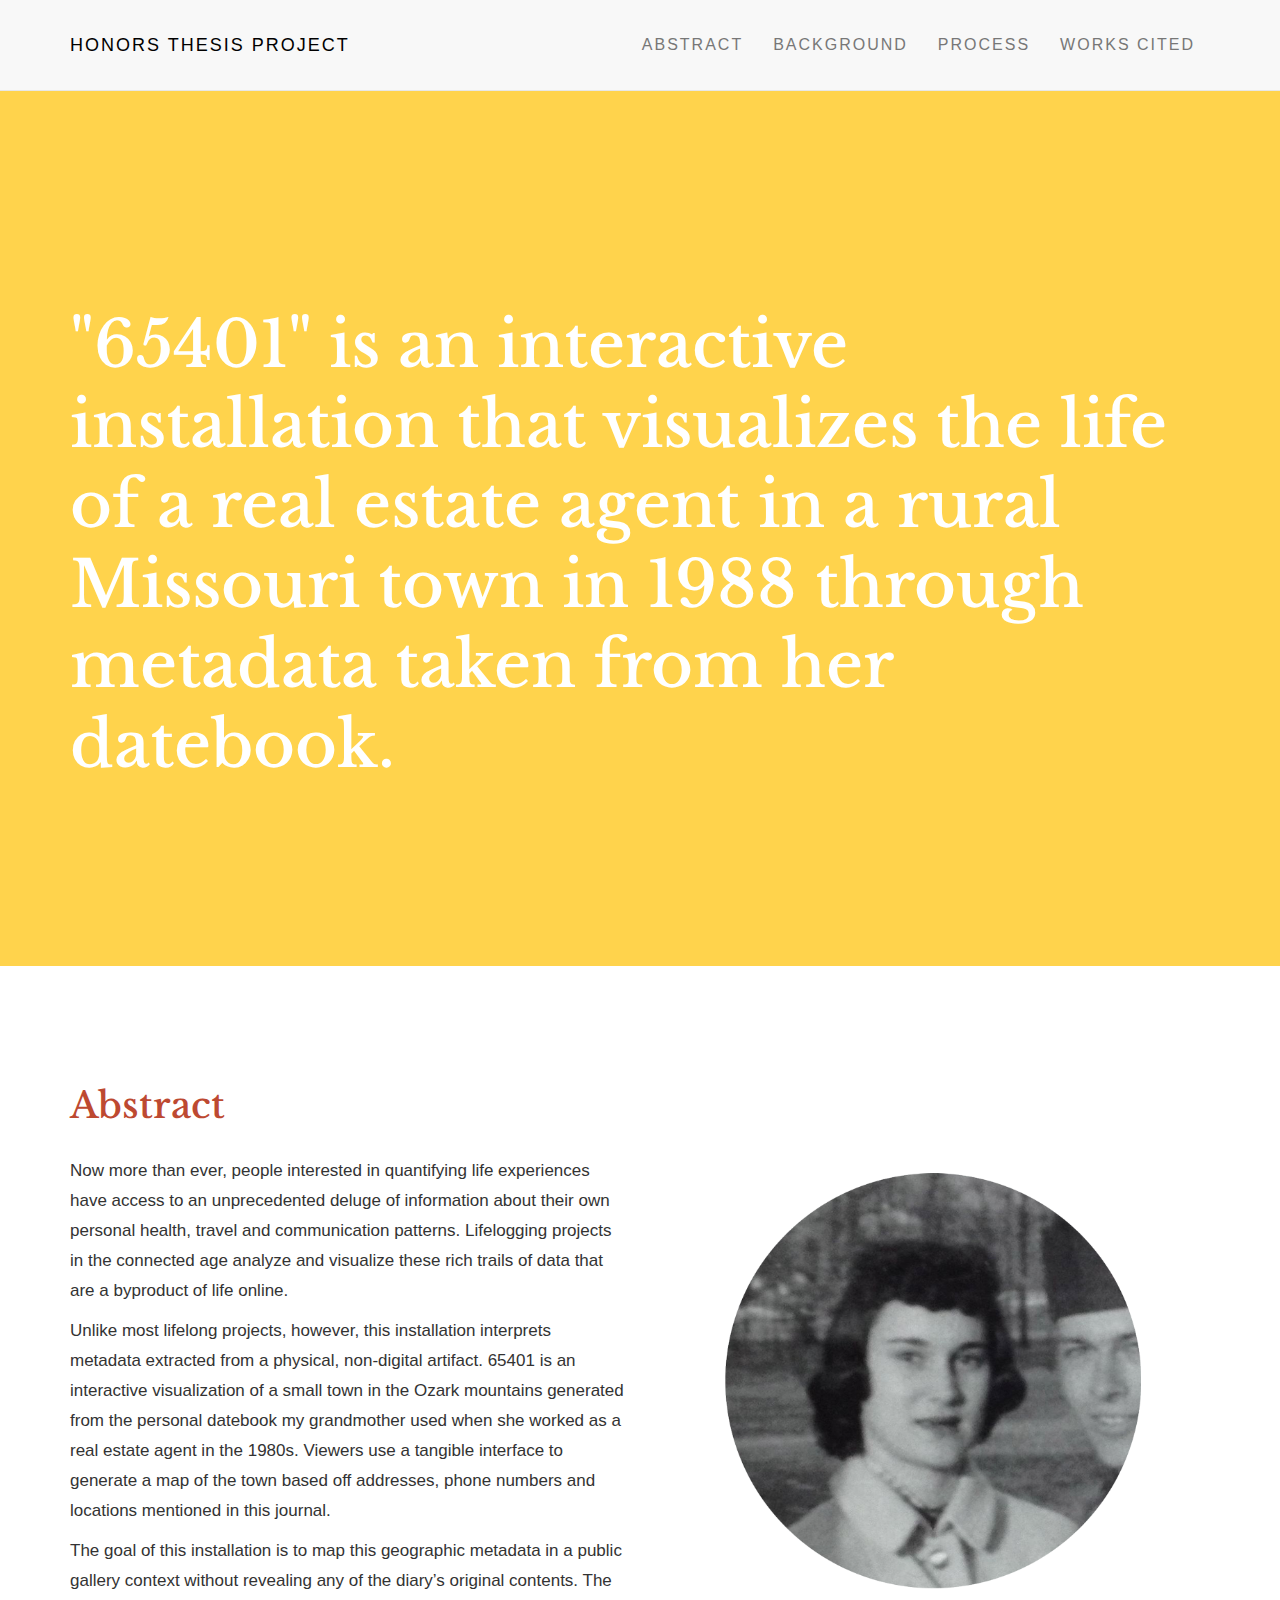
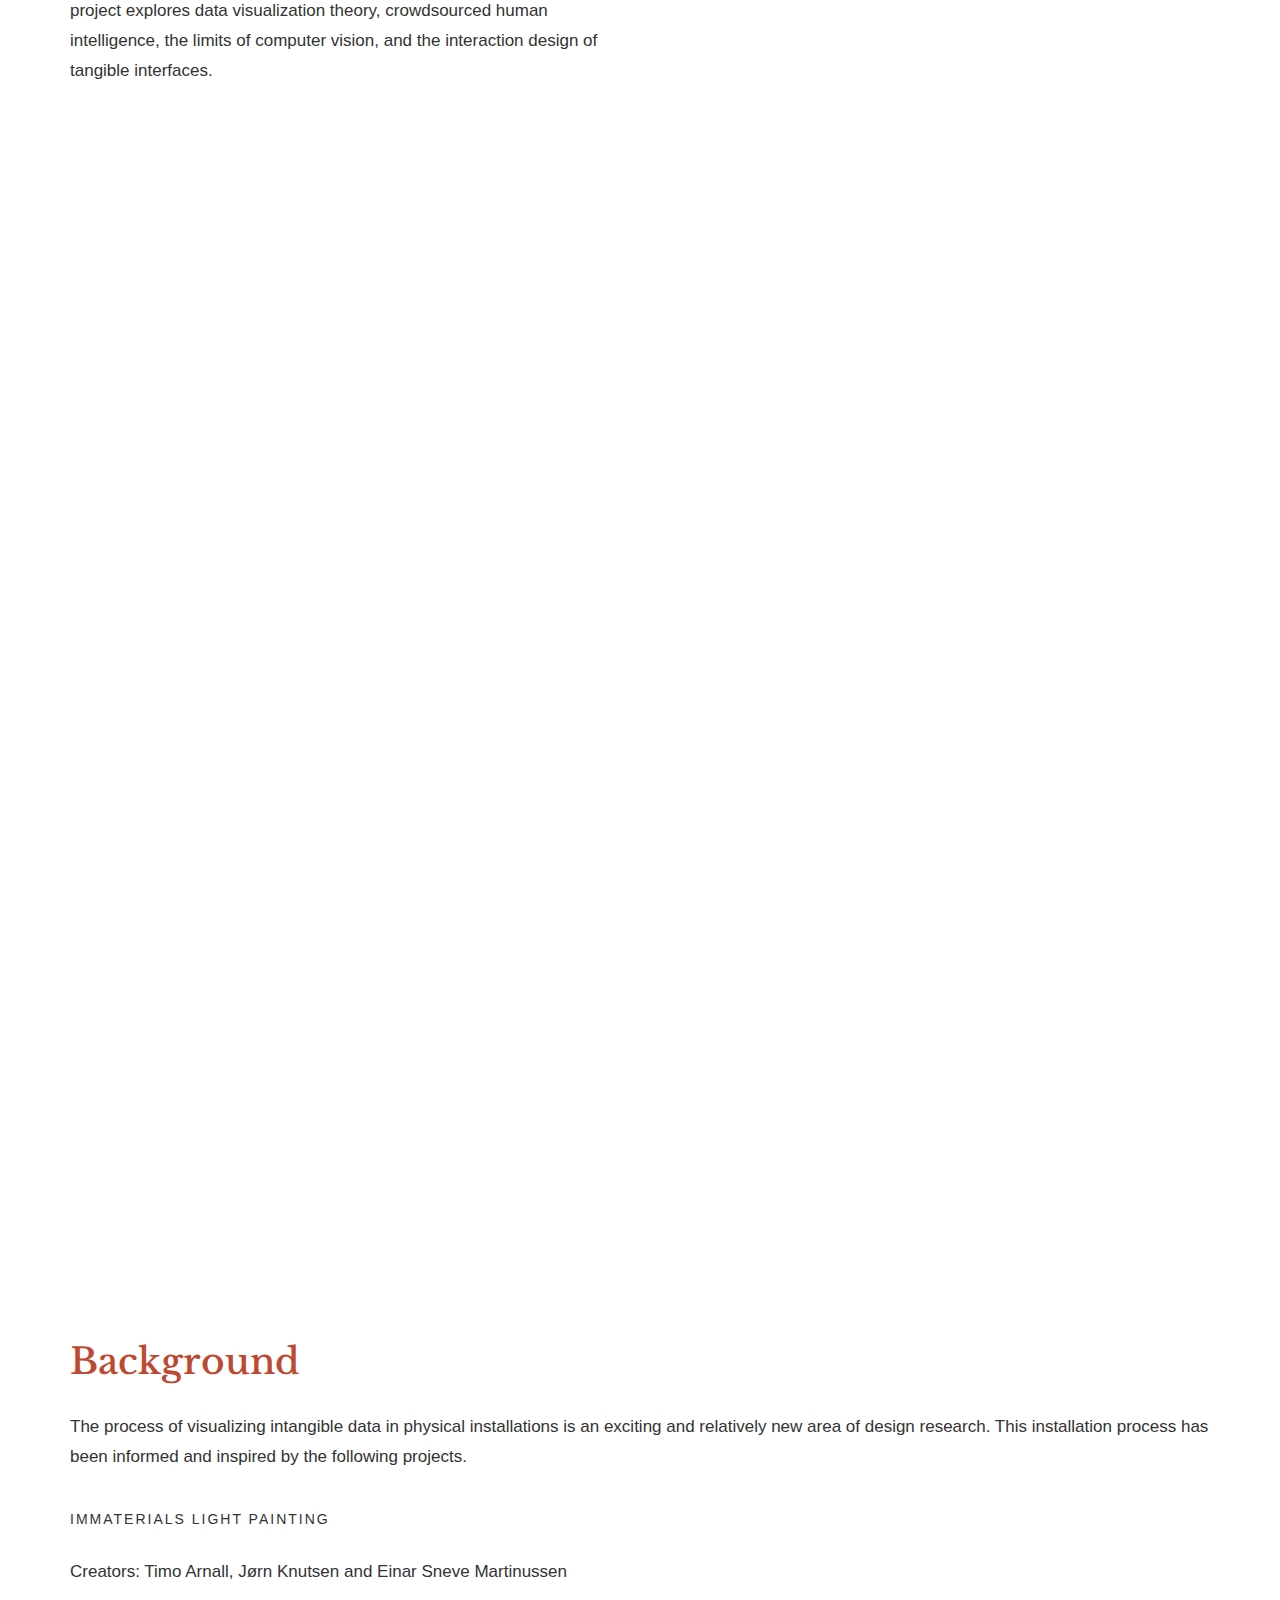
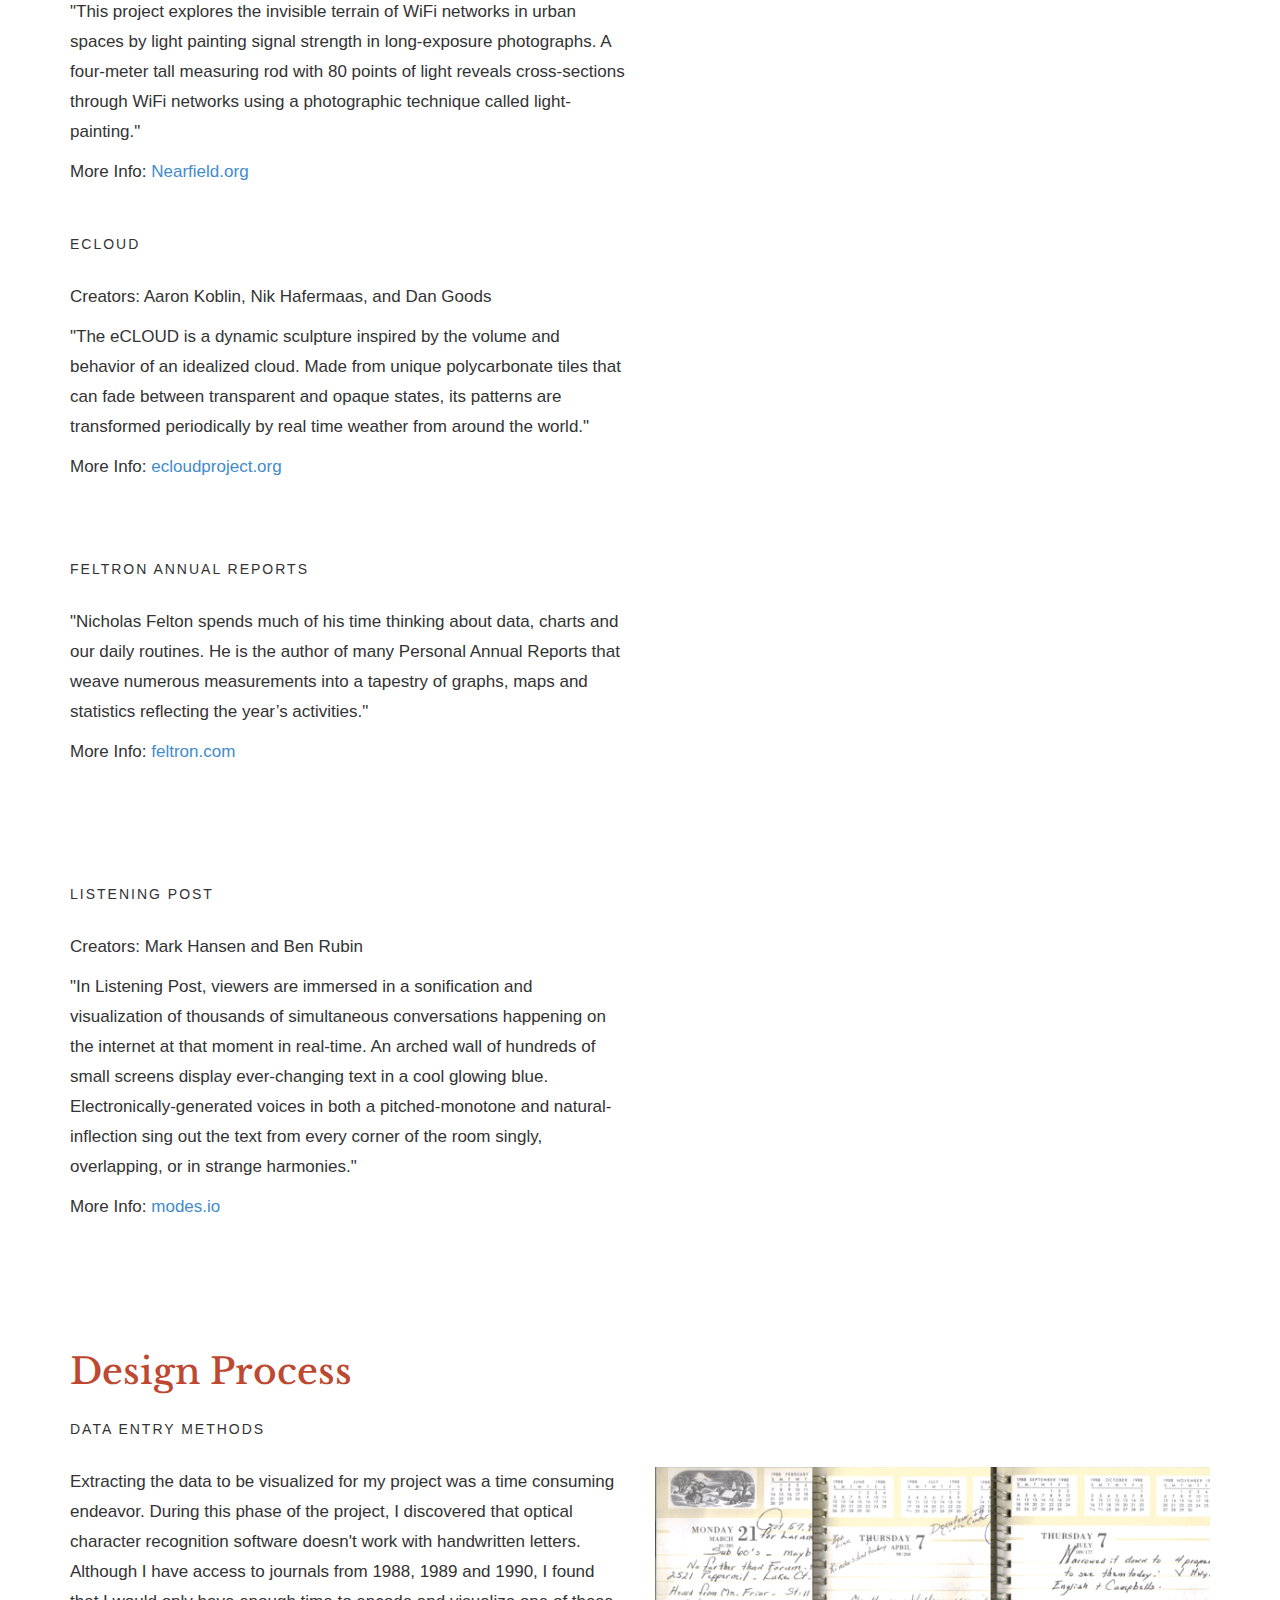
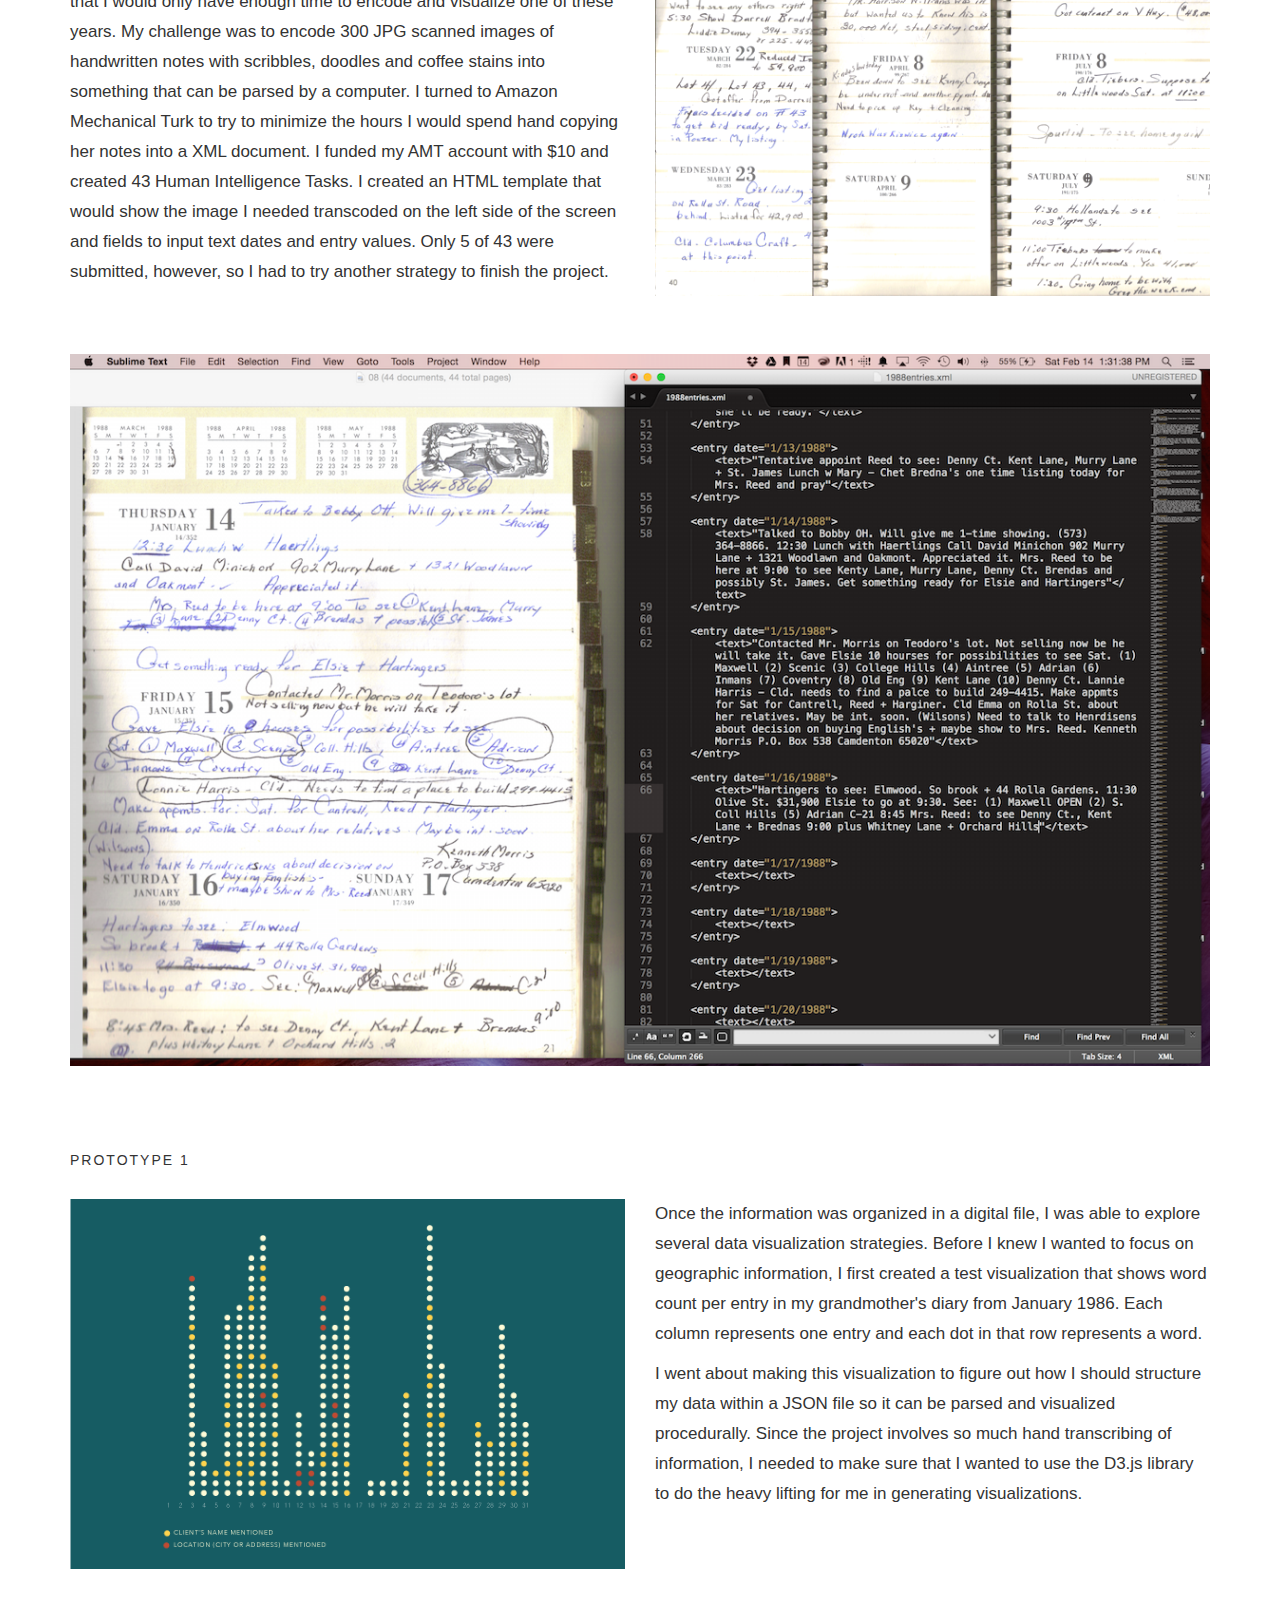
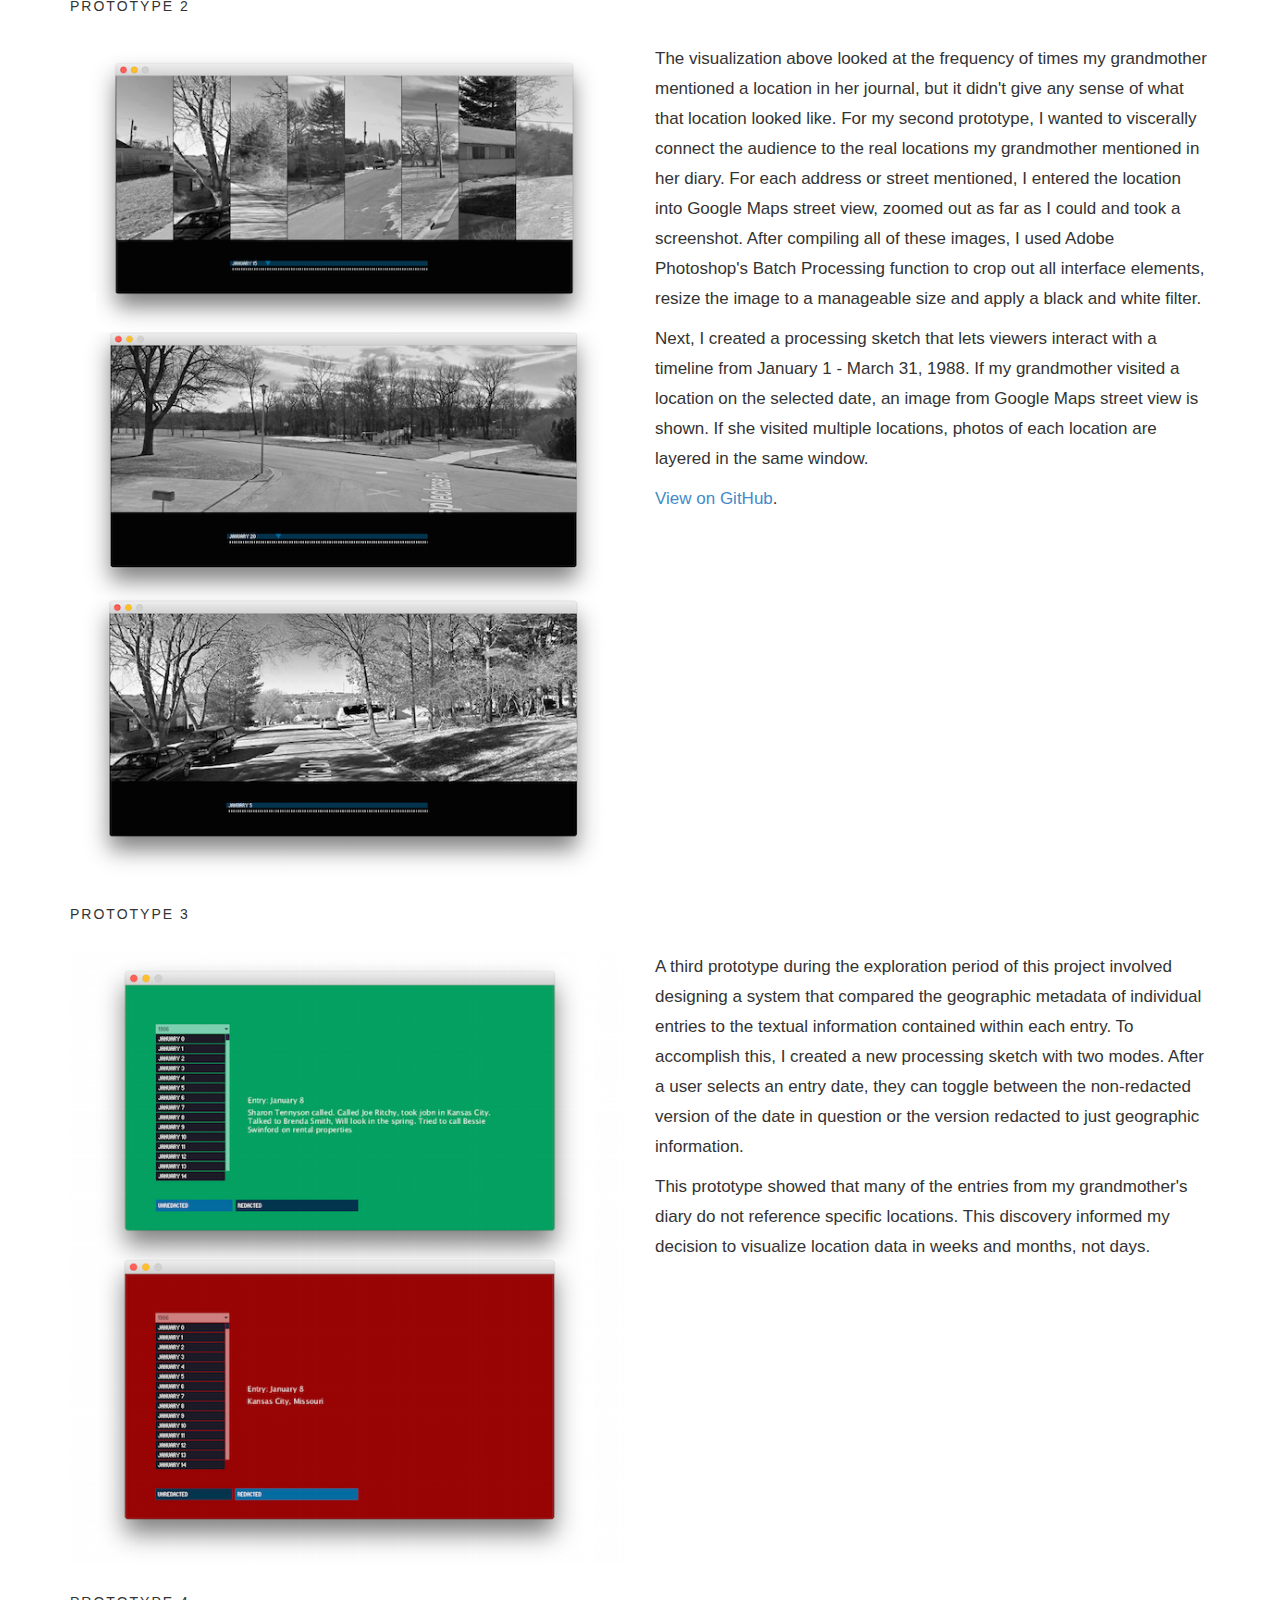
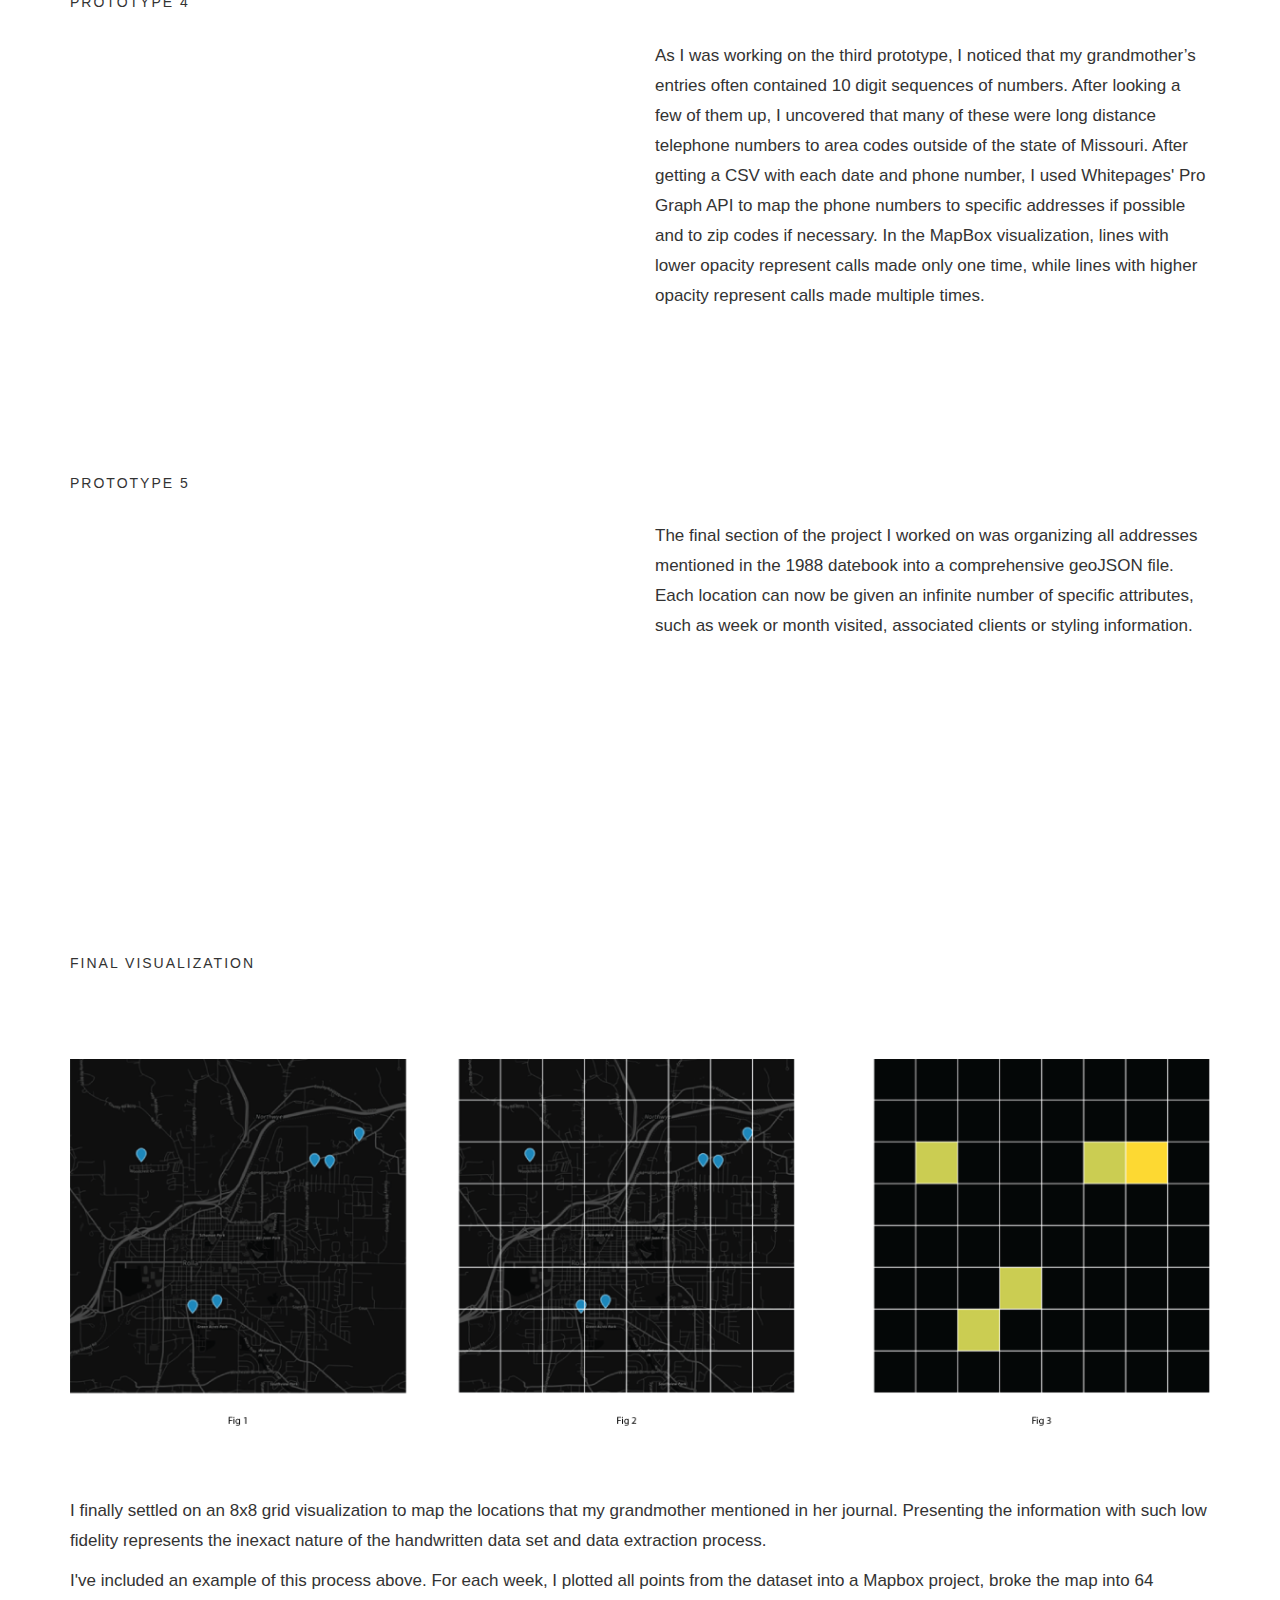
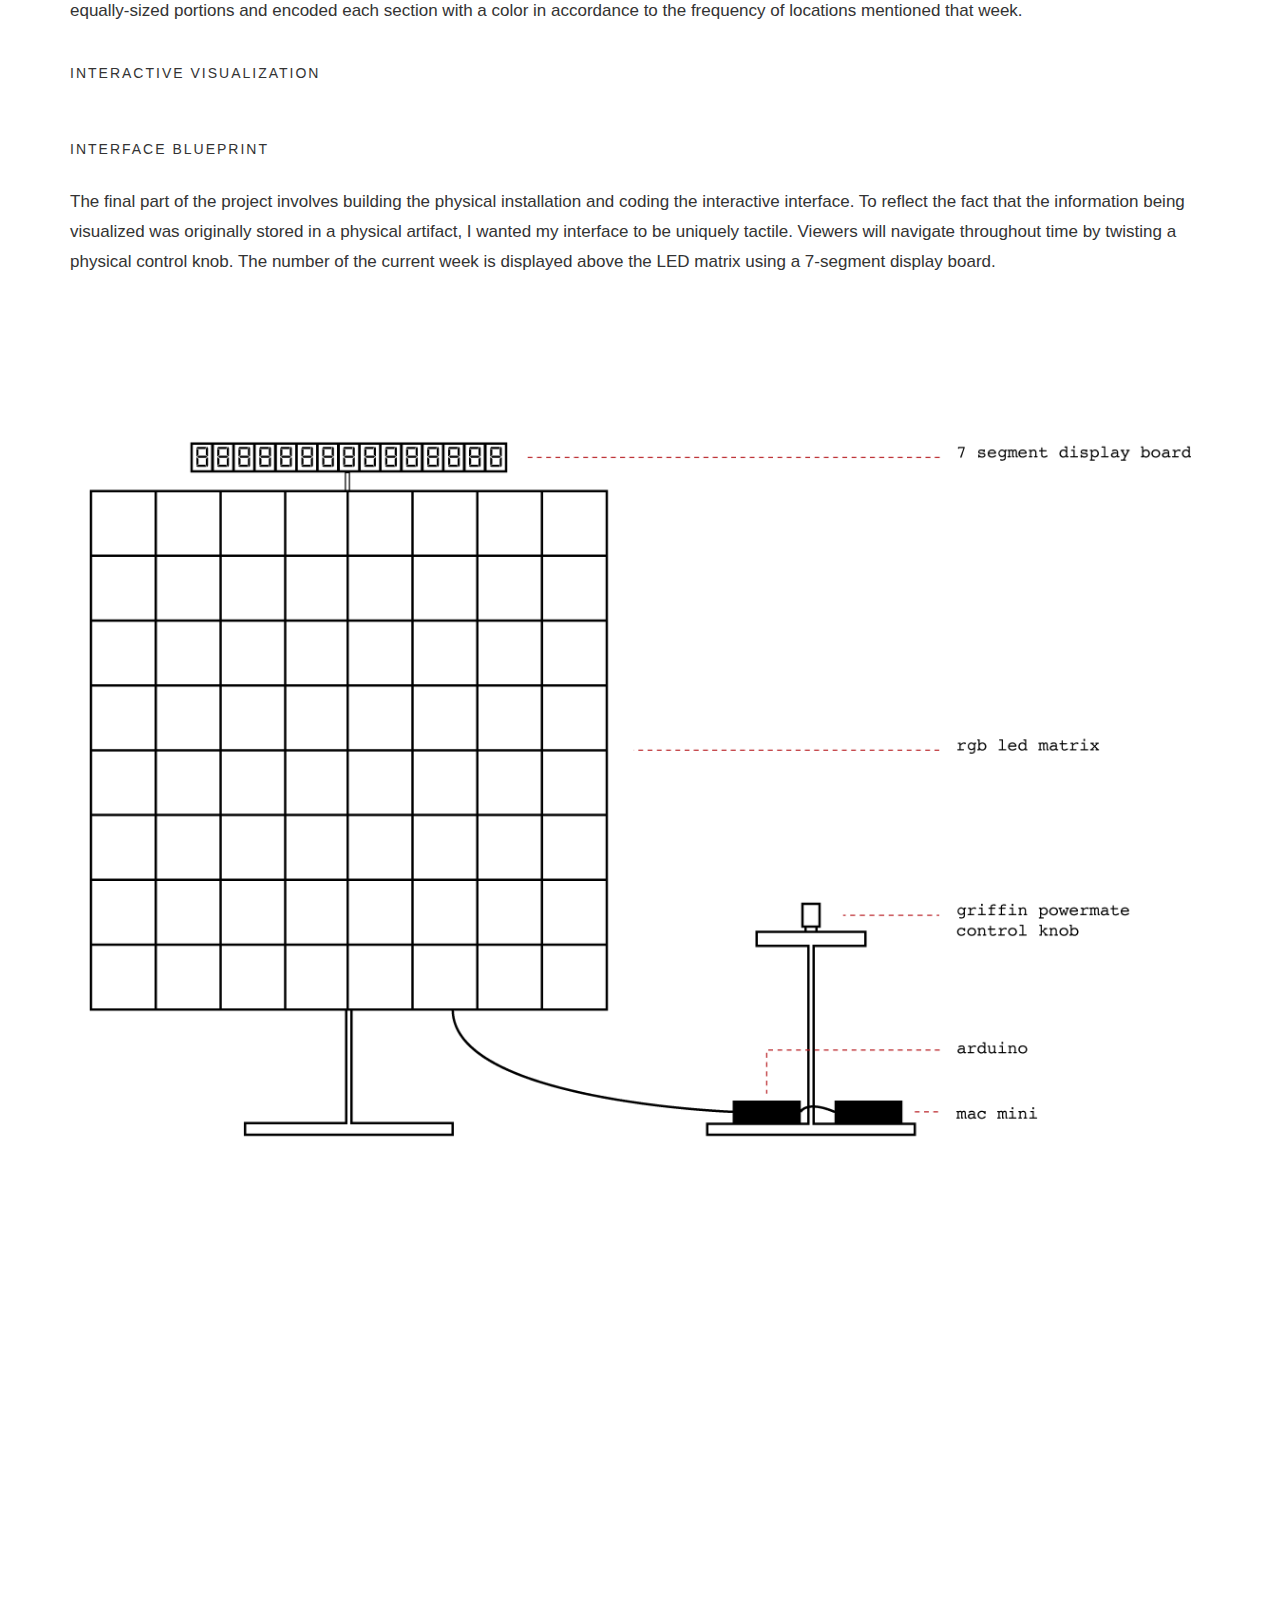
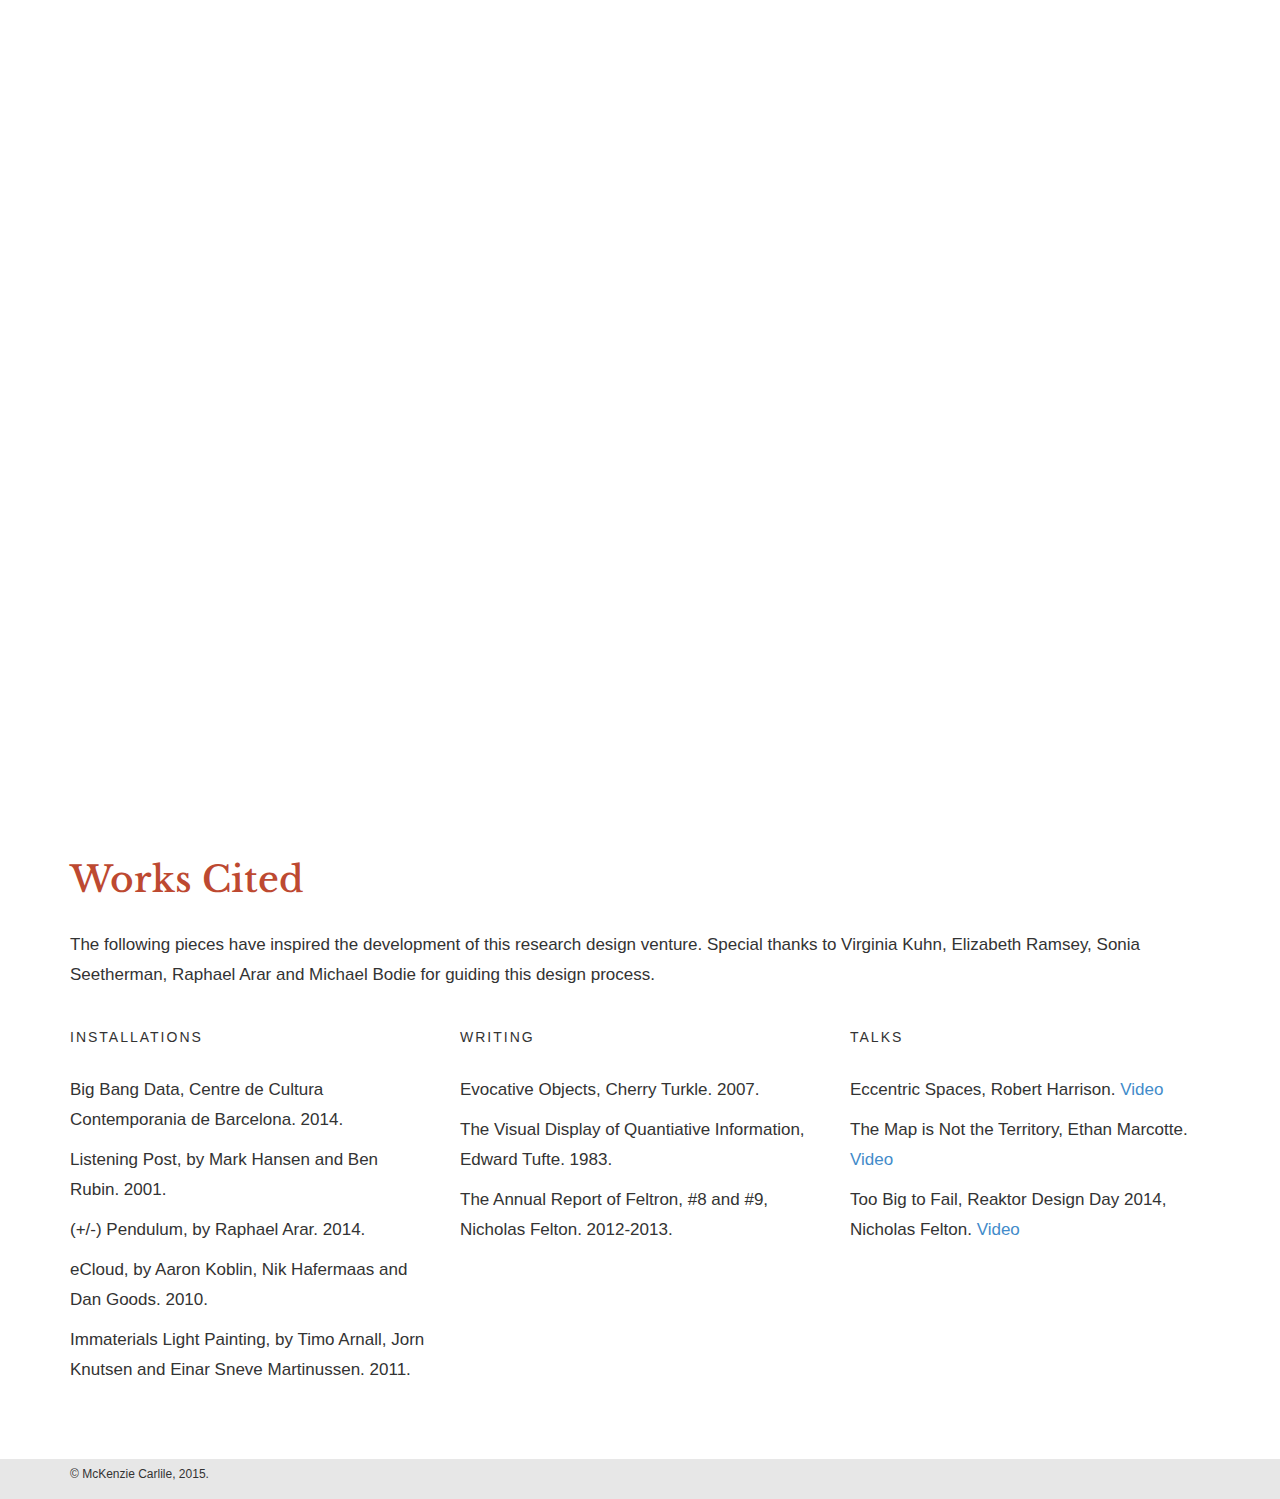
==== commit 87915cf7: "Got p5.js sketch to show up with slider in div" ====
--- a/Thesis-Website/index.html
+++ b/Thesis-Website/index.html
@@ -4,6 +4,14 @@
 <head>
   <link href='http://fonts.googleapis.com/css?family=Libre+Baskerville:400,700,400italic' rel='stylesheet' type='text/css'>
   <link href='http://fonts.googleapis.com/css?family=Nunito:400,300,700' rel='stylesheet' type='text/css'>
+<script language="javascript" type="text/javascript" src="../finalproject/js/p5/p5.js"></script>
+<script language="javascript" type="text/javascript" src="../finalproject/js/p5/p5.dom.js"></script>
+<script language="javascript" type="text/javascript" src="../finalproject/js/p5/sketch.js"></script>
+
+
+
+
+
   <meta charset="utf-8">
   <meta http-equiv="X-UA-Compatible" content="IE=edge">
   <meta name="viewport" content="width=device-width, initial-scale=1">
@@ -263,6 +271,15 @@
       </div>
     </div>
 
+    <h4>Interactive Visualization</h4>
+    <div class="row">
+      <div class="col-lg-12">
+        <div id="visualizationContainer"></div>
+        <div id="controlContainer"></div>
+      </div>
+    </div>
+
+
     <h4>Interface Blueprint</h4>
     <div class="row">
       <div class="col-lg-12">
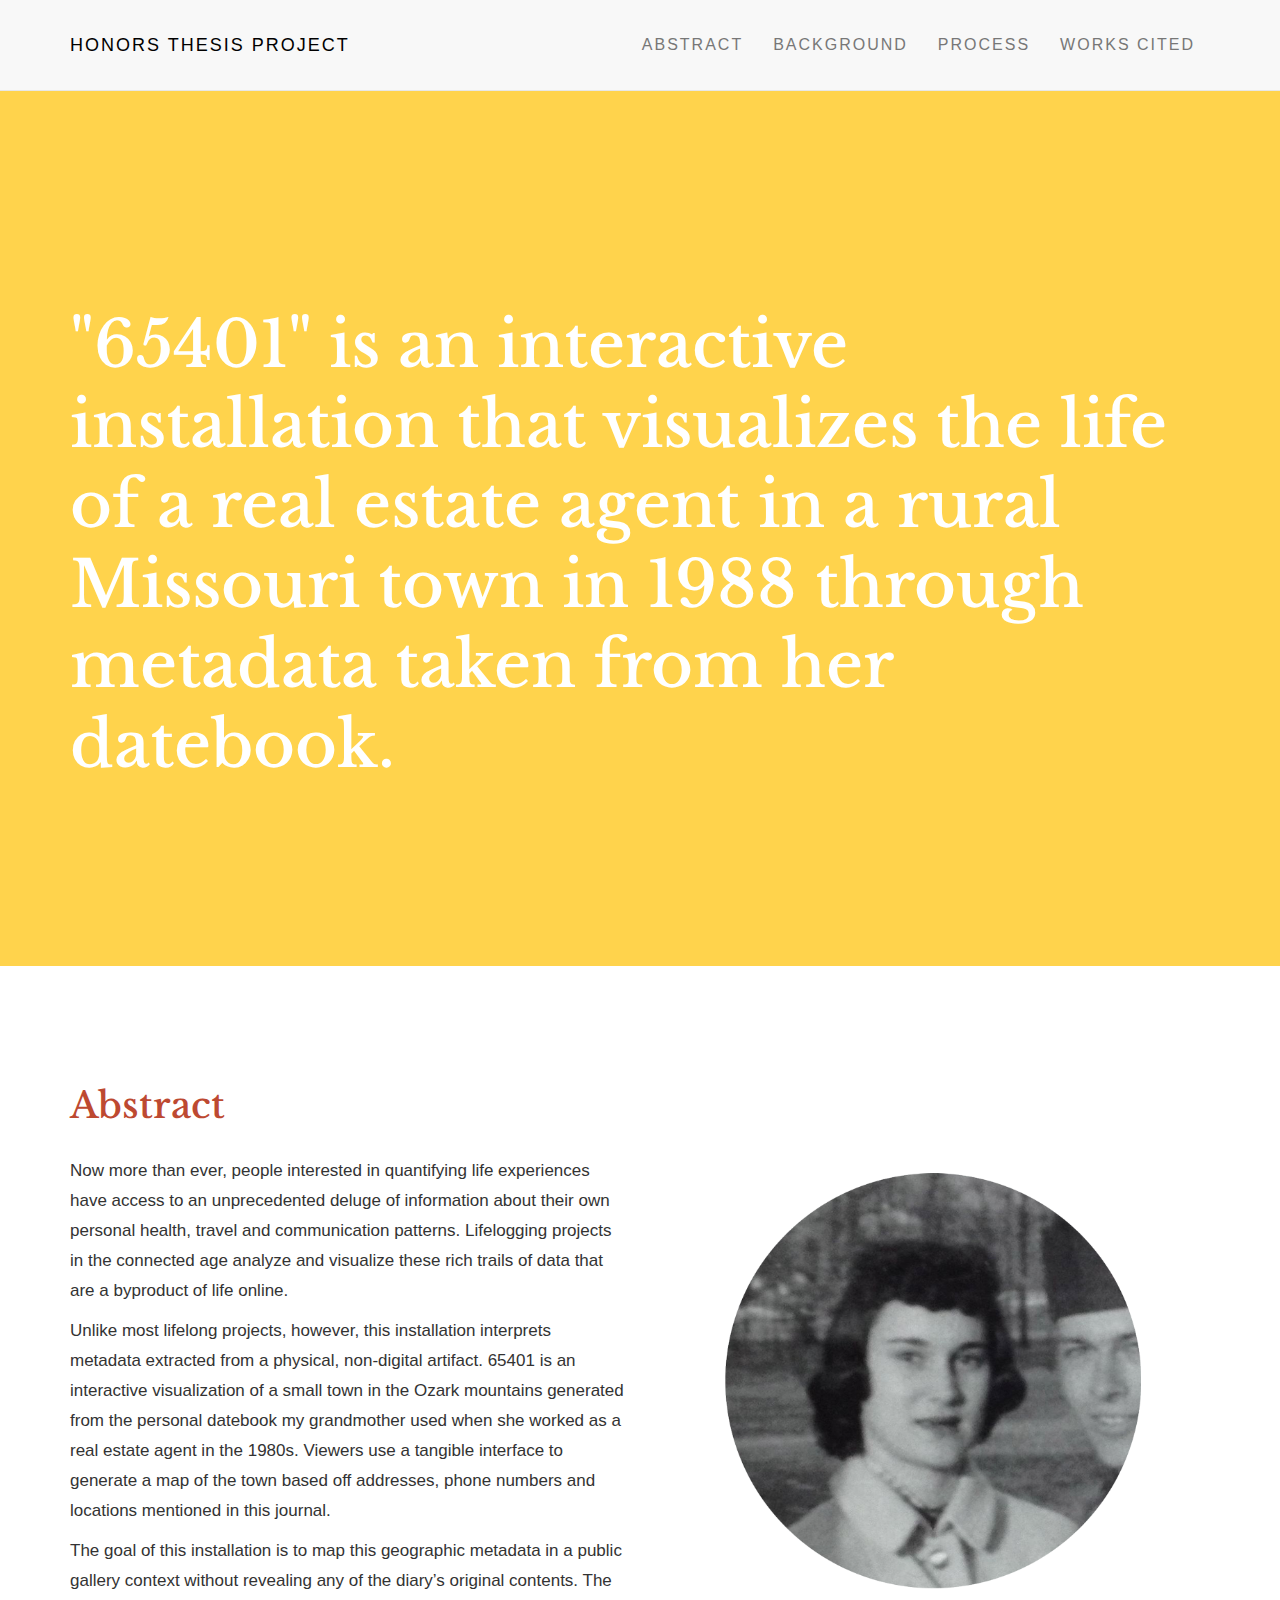
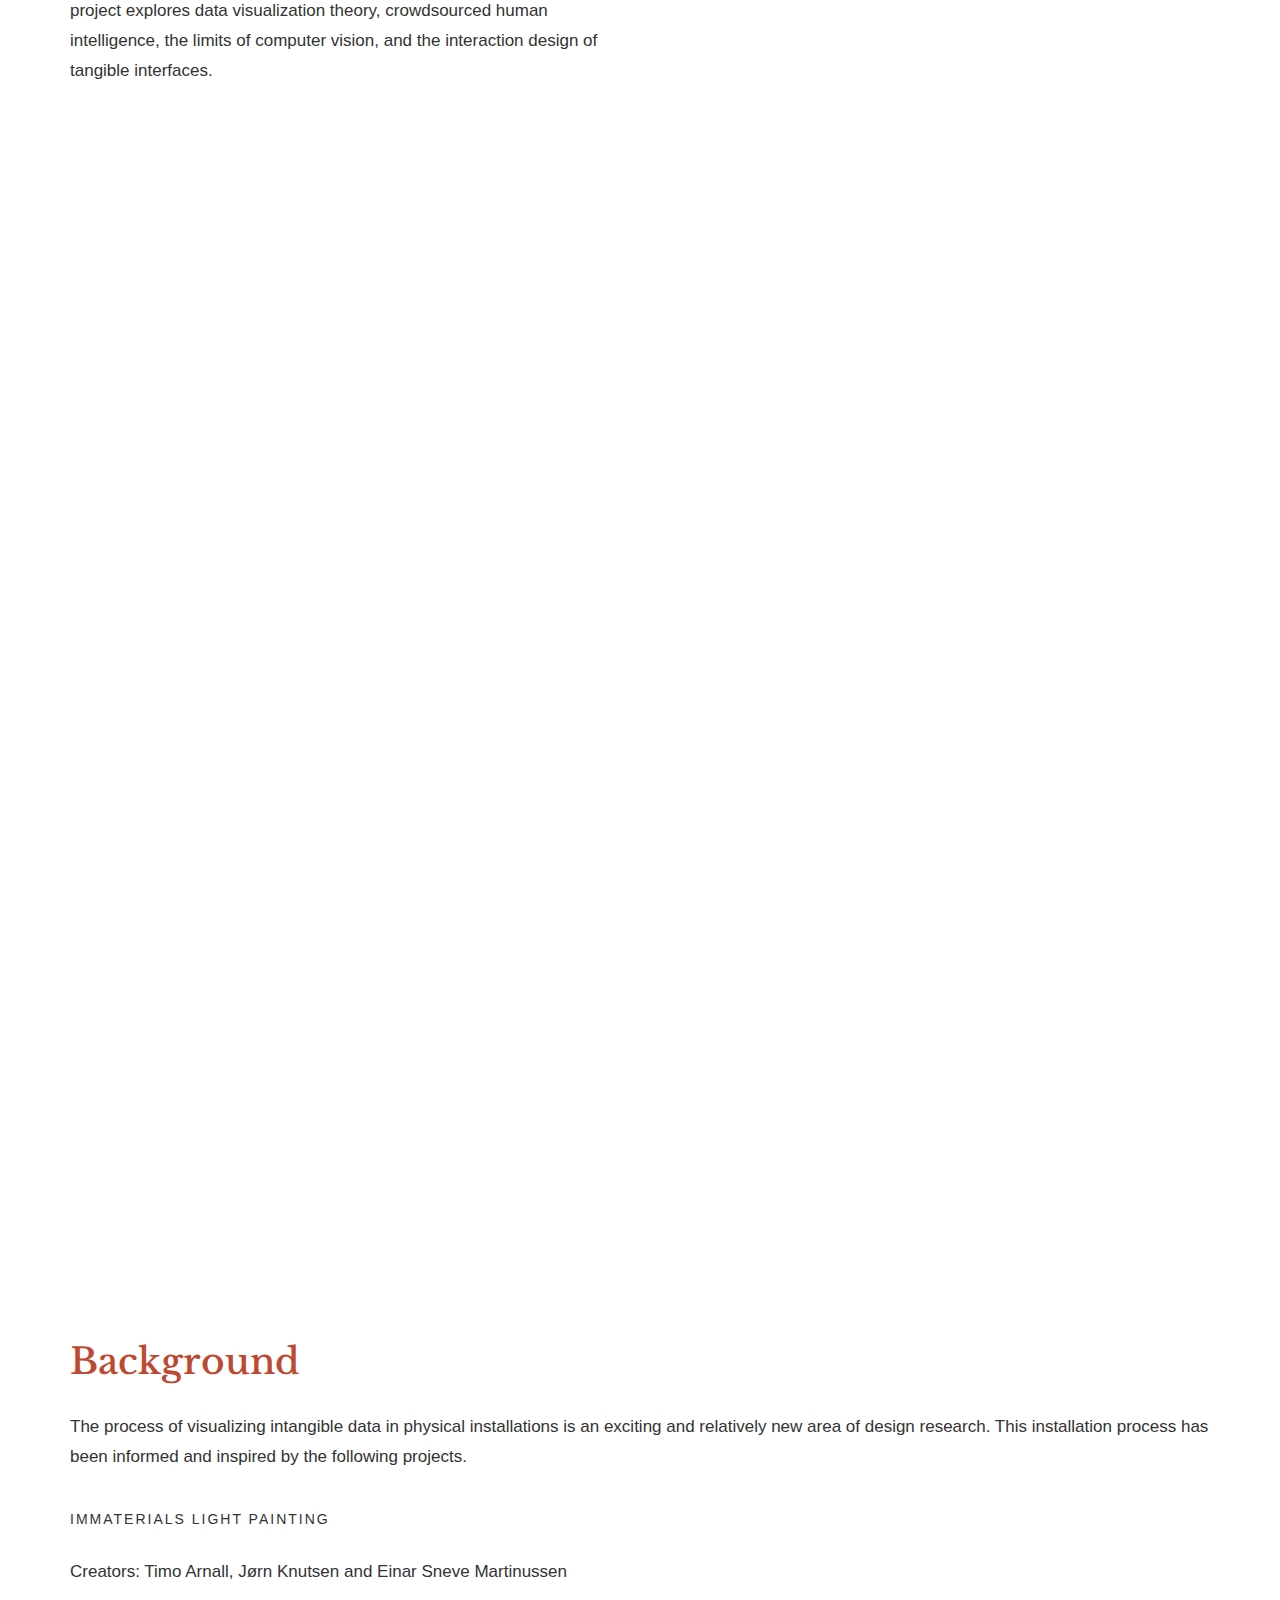
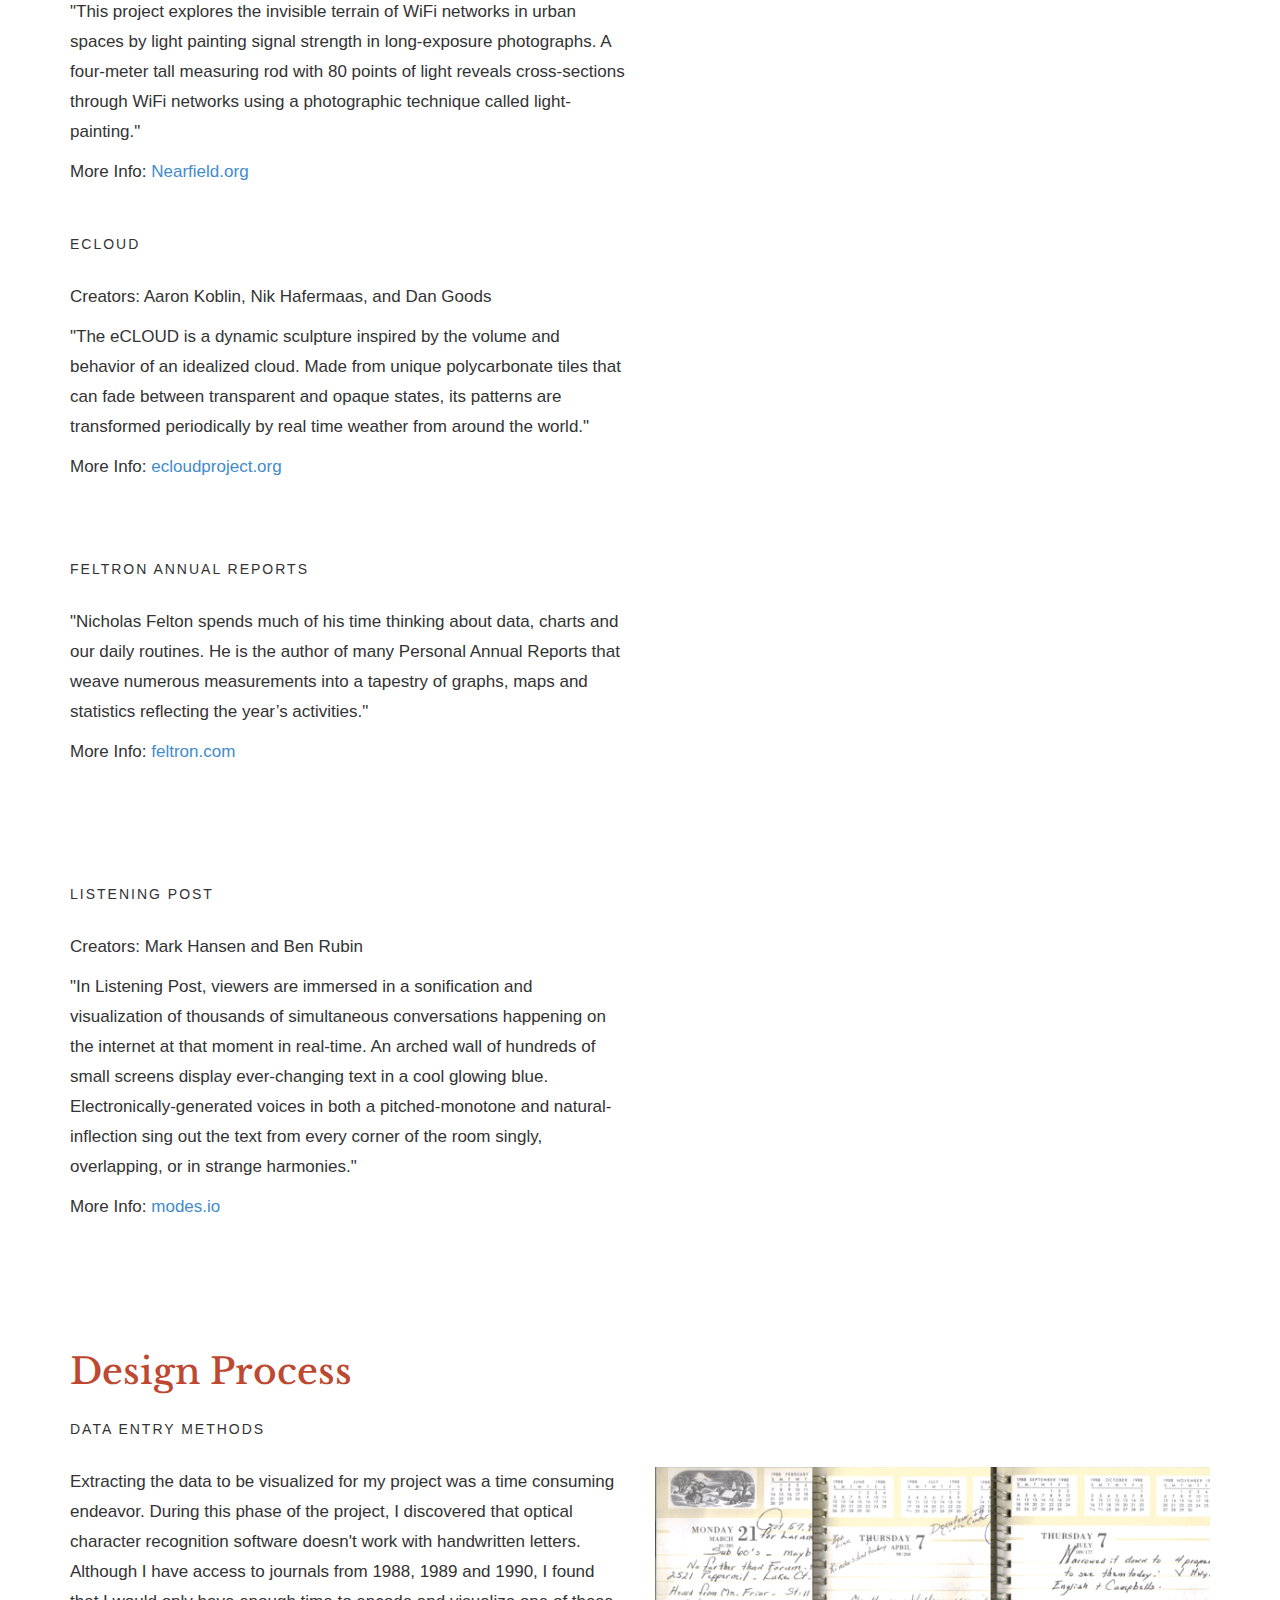
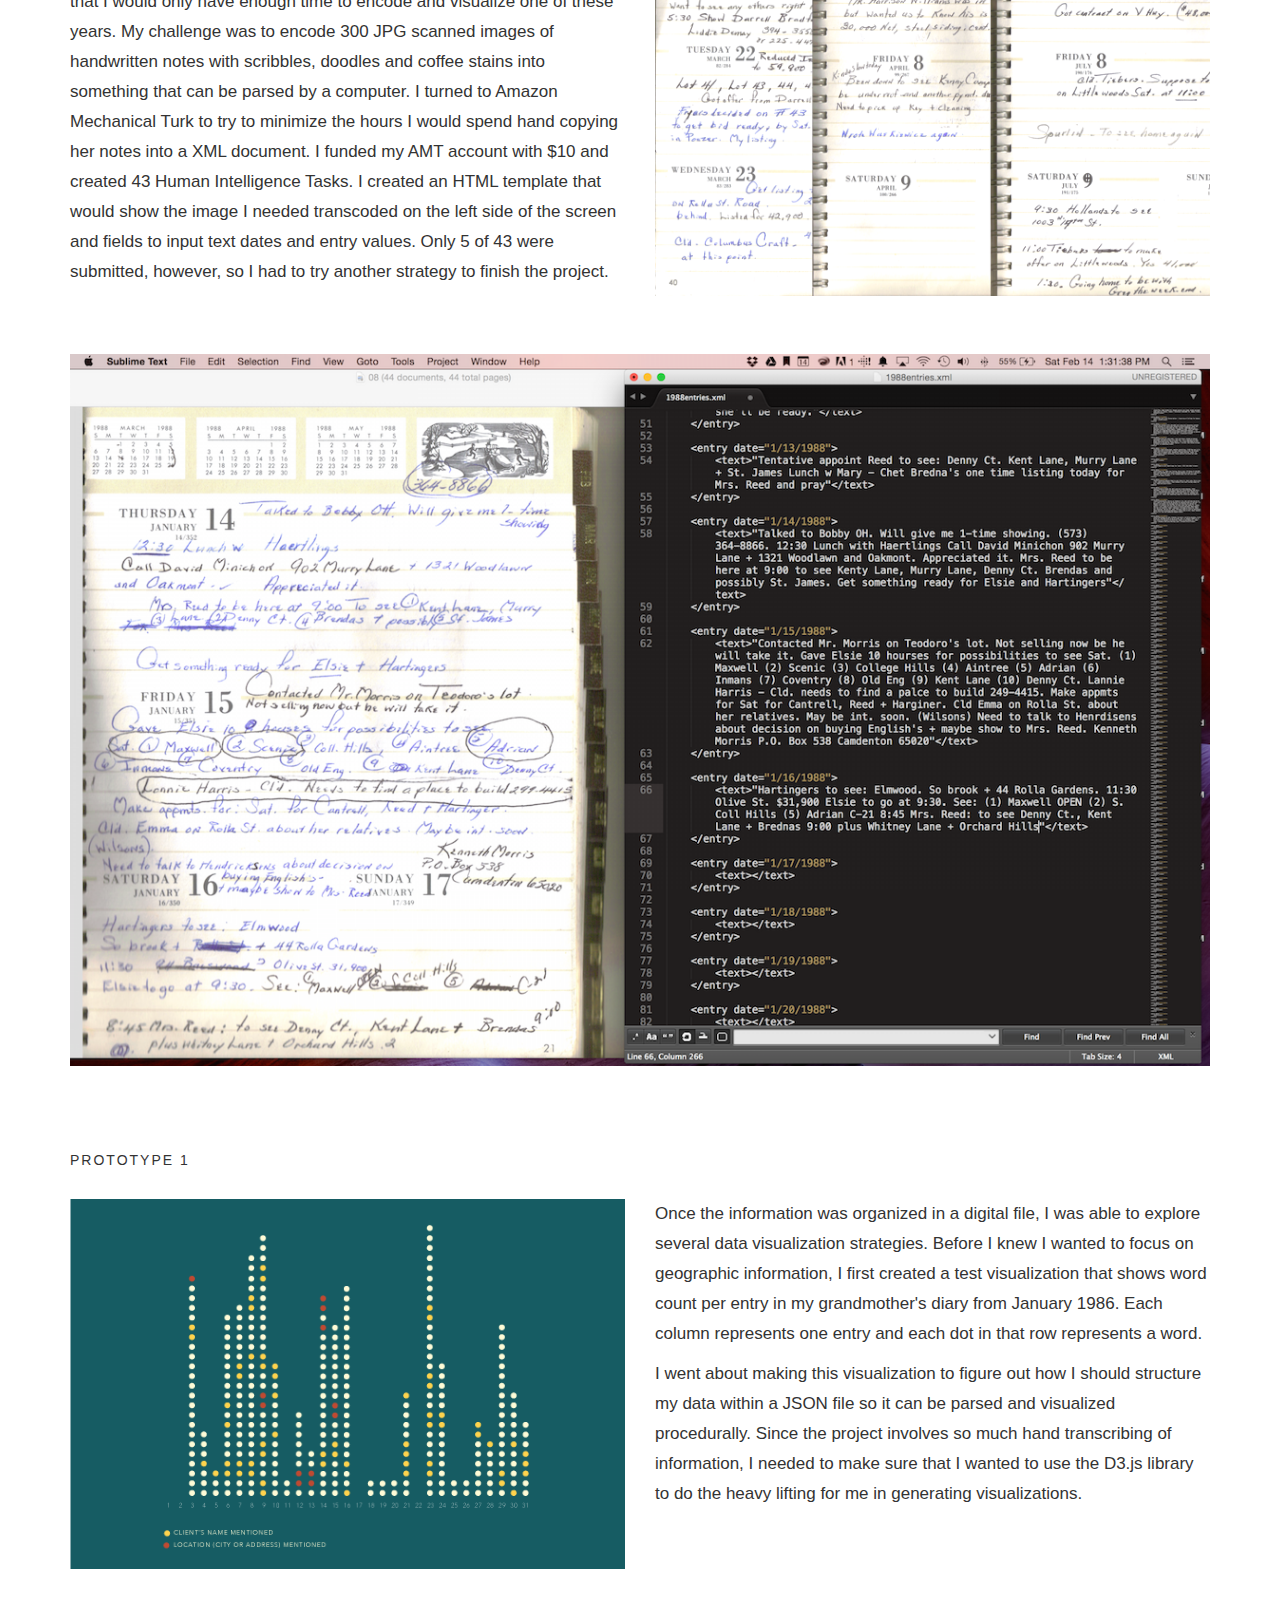
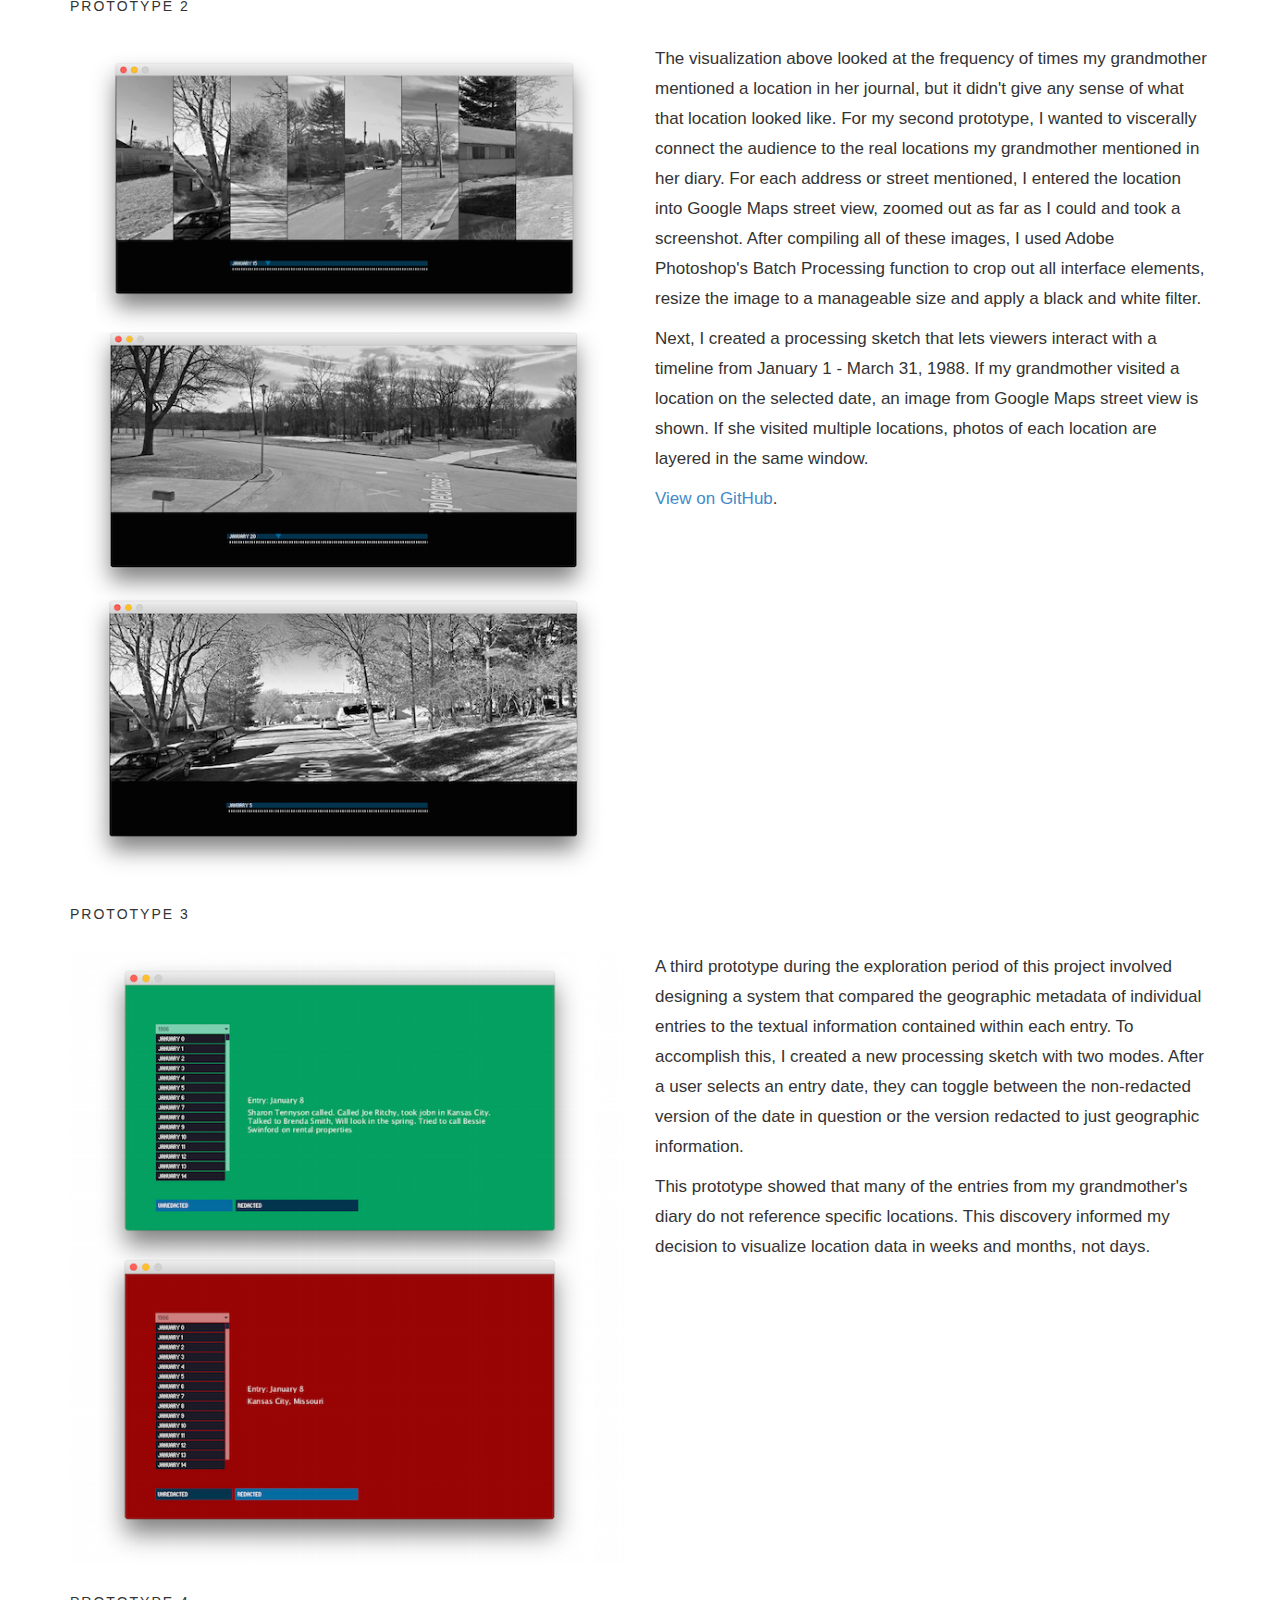
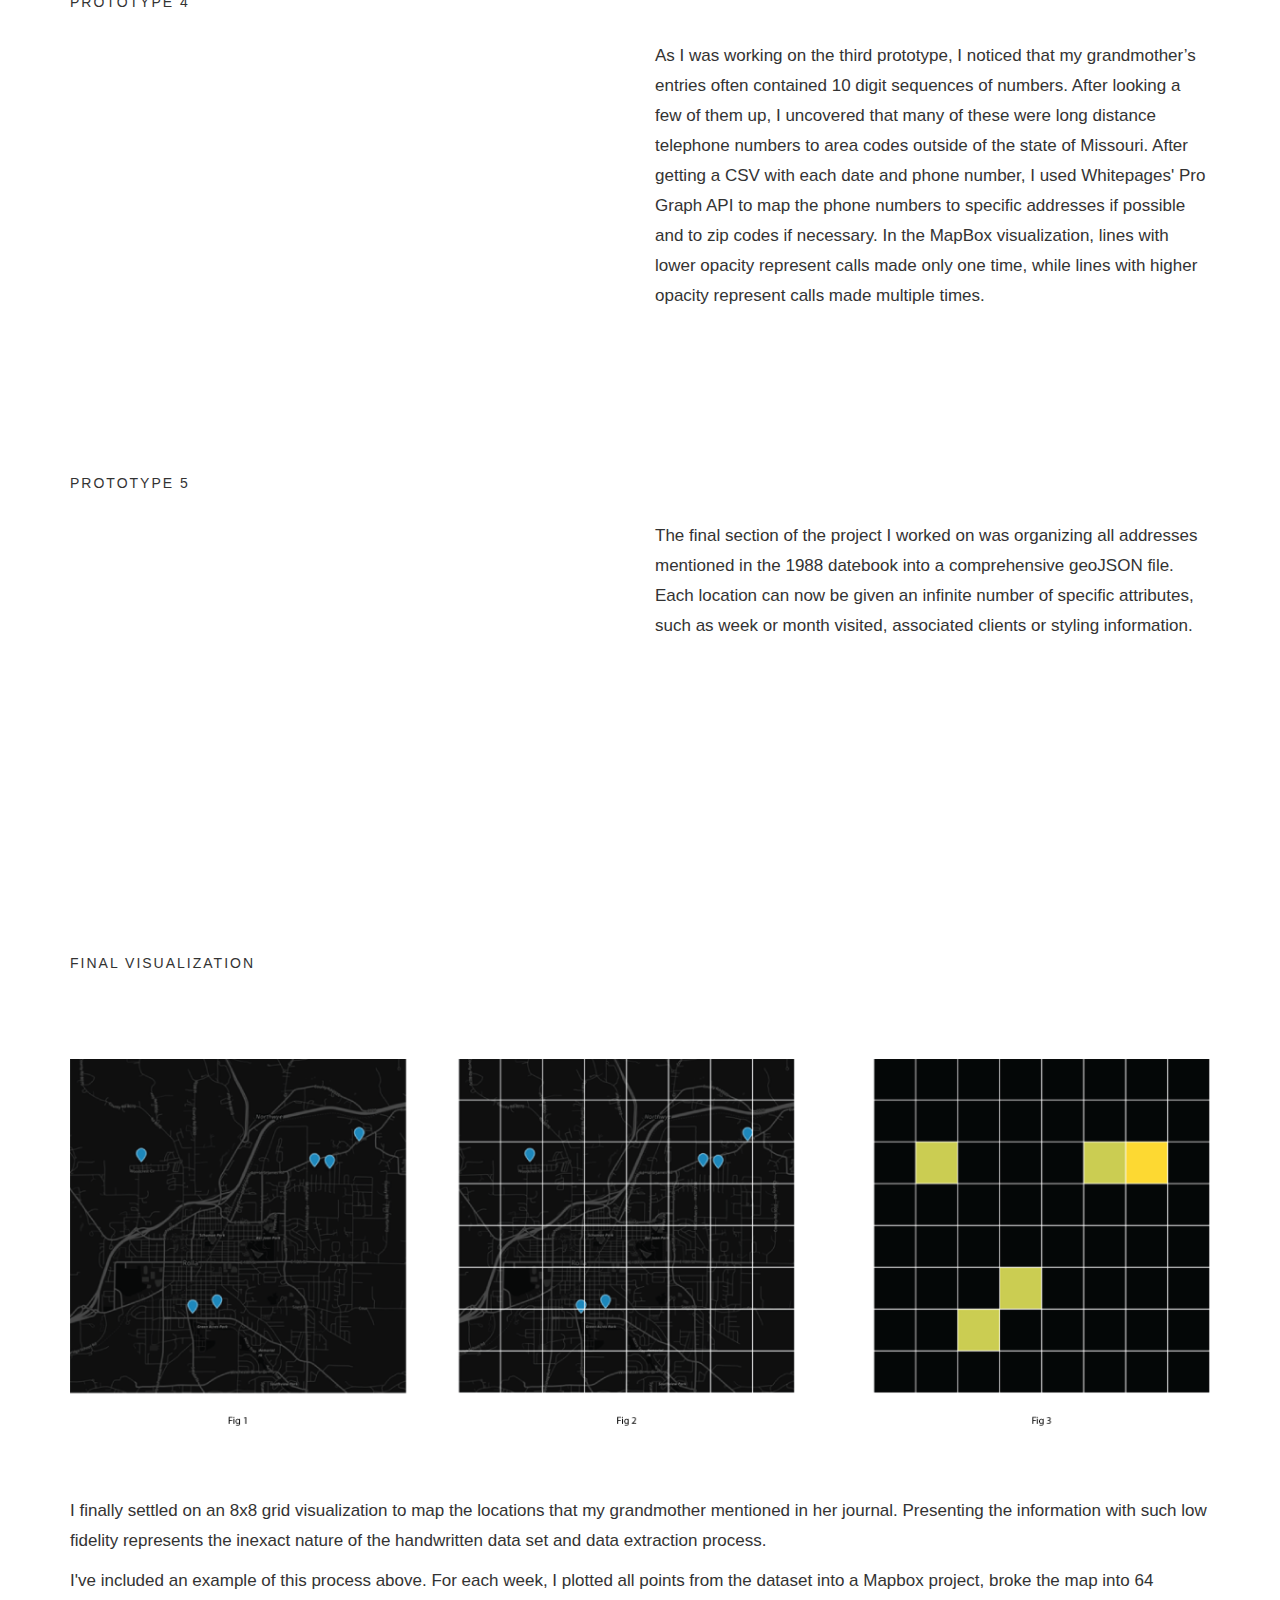
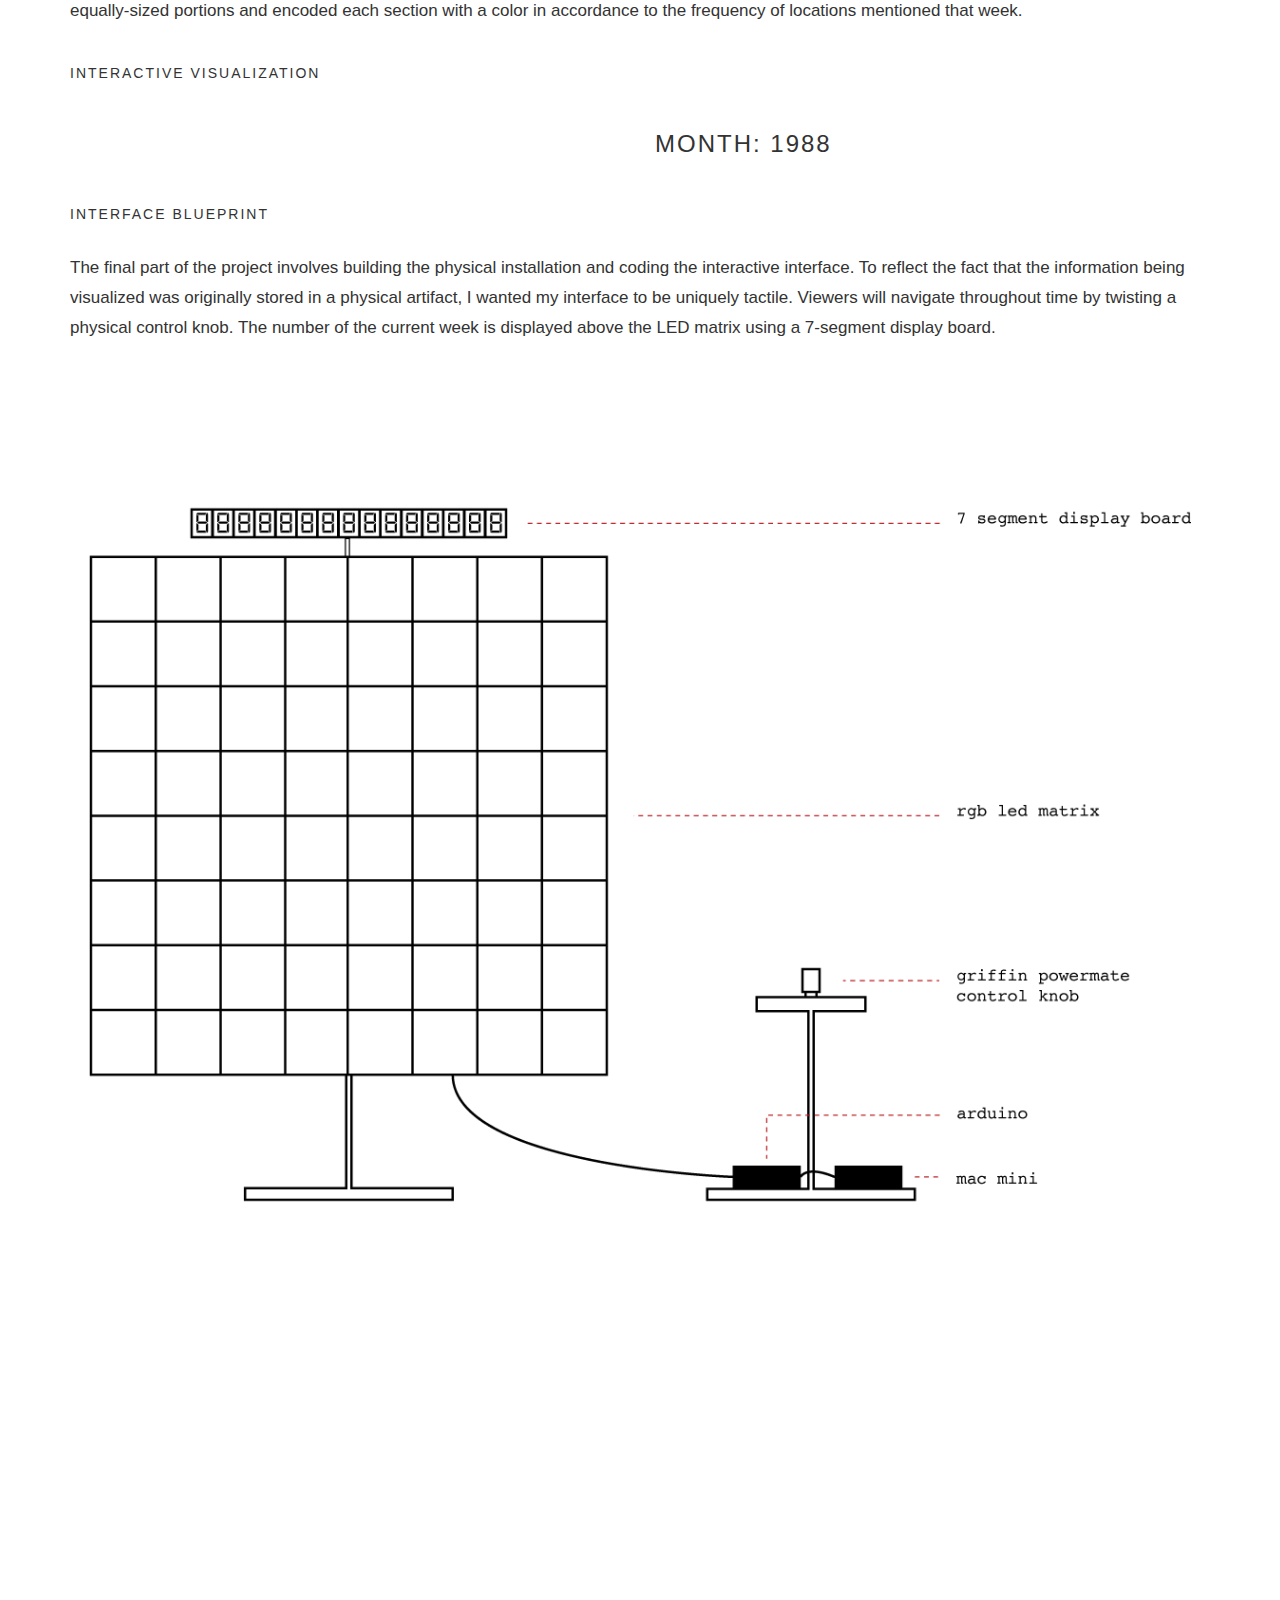
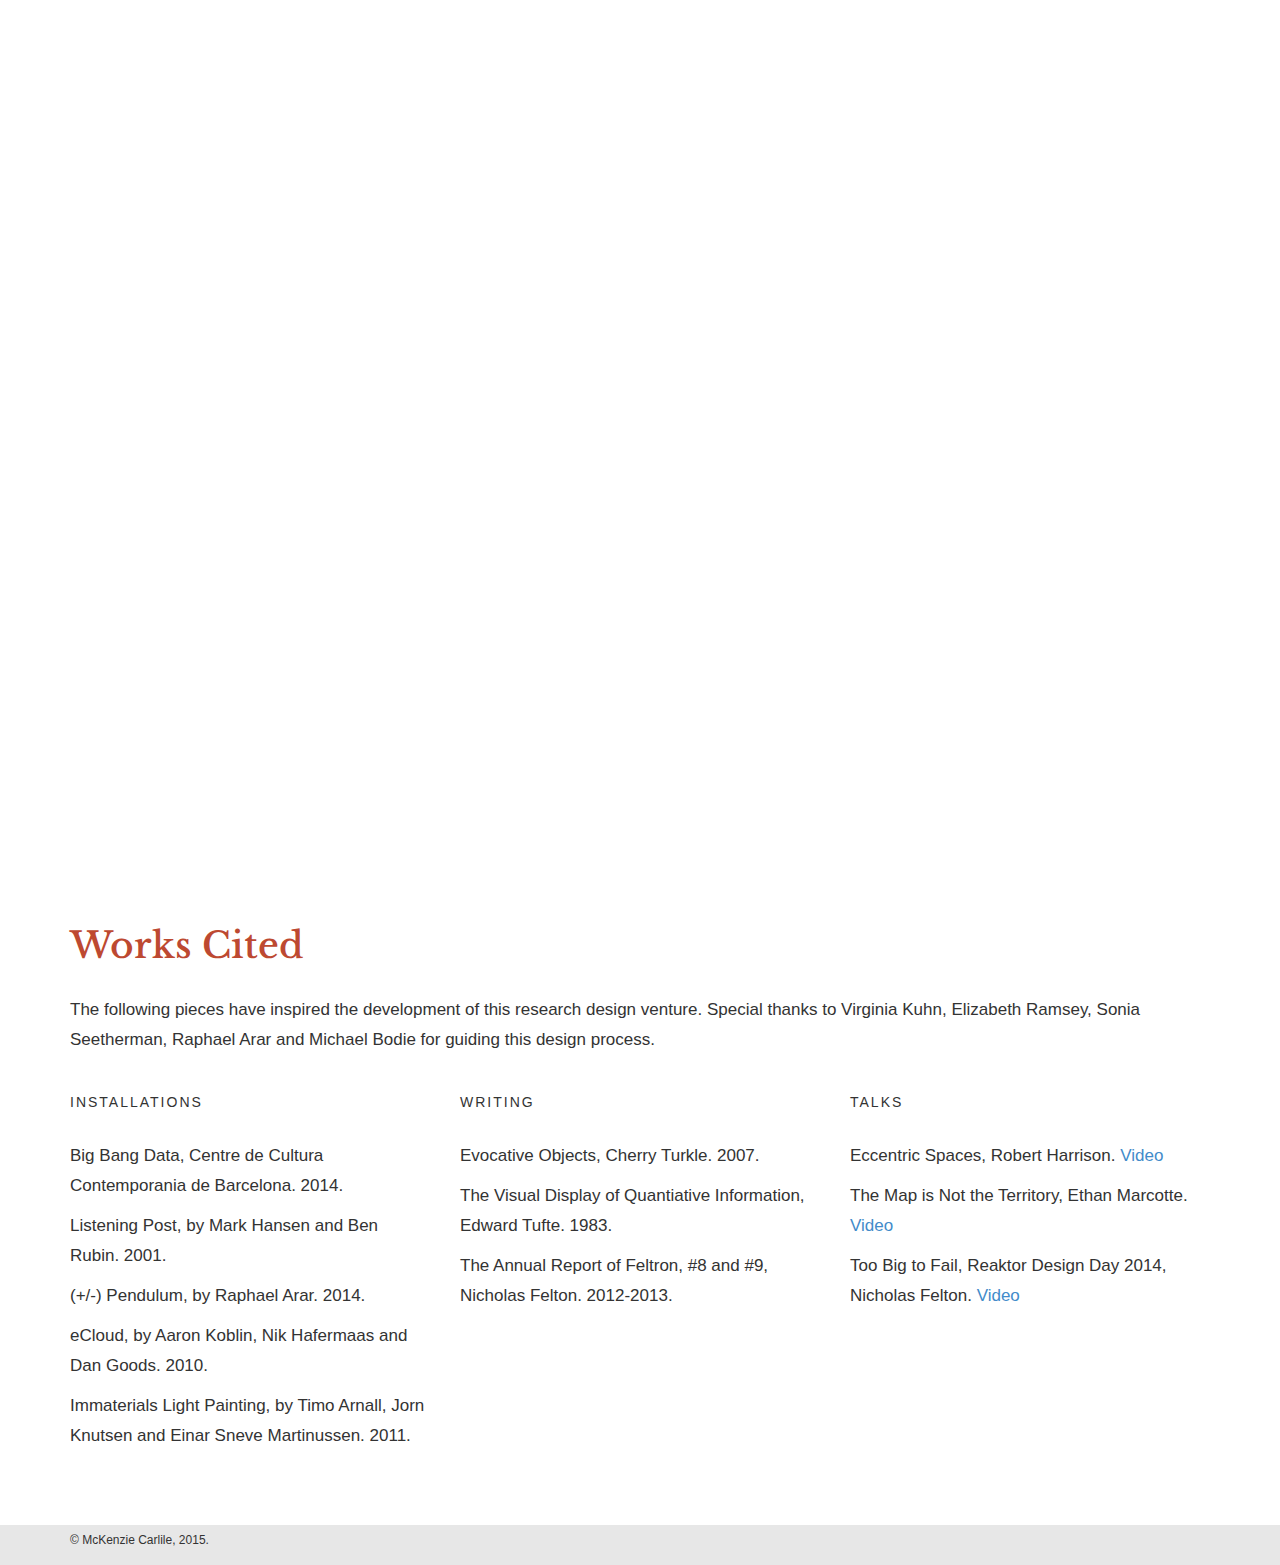
==== commit 7b9b1dbd: "Batch upload of changes from storm server" ====
--- a/Thesis-Website/index.html
+++ b/Thesis-Website/index.html
@@ -4,9 +4,9 @@
 <head>
   <link href='http://fonts.googleapis.com/css?family=Libre+Baskerville:400,700,400italic' rel='stylesheet' type='text/css'>
   <link href='http://fonts.googleapis.com/css?family=Nunito:400,300,700' rel='stylesheet' type='text/css'>
-<script language="javascript" type="text/javascript" src="../finalproject/js/p5/p5.js"></script>
-<script language="javascript" type="text/javascript" src="../finalproject/js/p5/p5.dom.js"></script>
-<script language="javascript" type="text/javascript" src="../finalproject/js/p5/sketch.js"></script>
+  <script language="javascript" type="text/javascript" src="../finalproject/js/p5/p5.js"></script>
+  <script language="javascript" type="text/javascript" src="../finalproject/js/p5/p5.dom.js"></script>
+  <script language="javascript" type="text/javascript" src="../finalproject/js/p5/sketch.js"></script>
 
 
 
@@ -273,8 +273,11 @@
 
     <h4>Interactive Visualization</h4>
     <div class="row">
-      <div class="col-lg-12">
+      <div class="col-md-6">
         <div id="visualizationContainer"></div>
+      </div>
+      <div class="col-md-6">
+        <h3>Month: <span id="displayedMonth"></span> 1988</h3>
         <div id="controlContainer"></div>
       </div>
     </div>
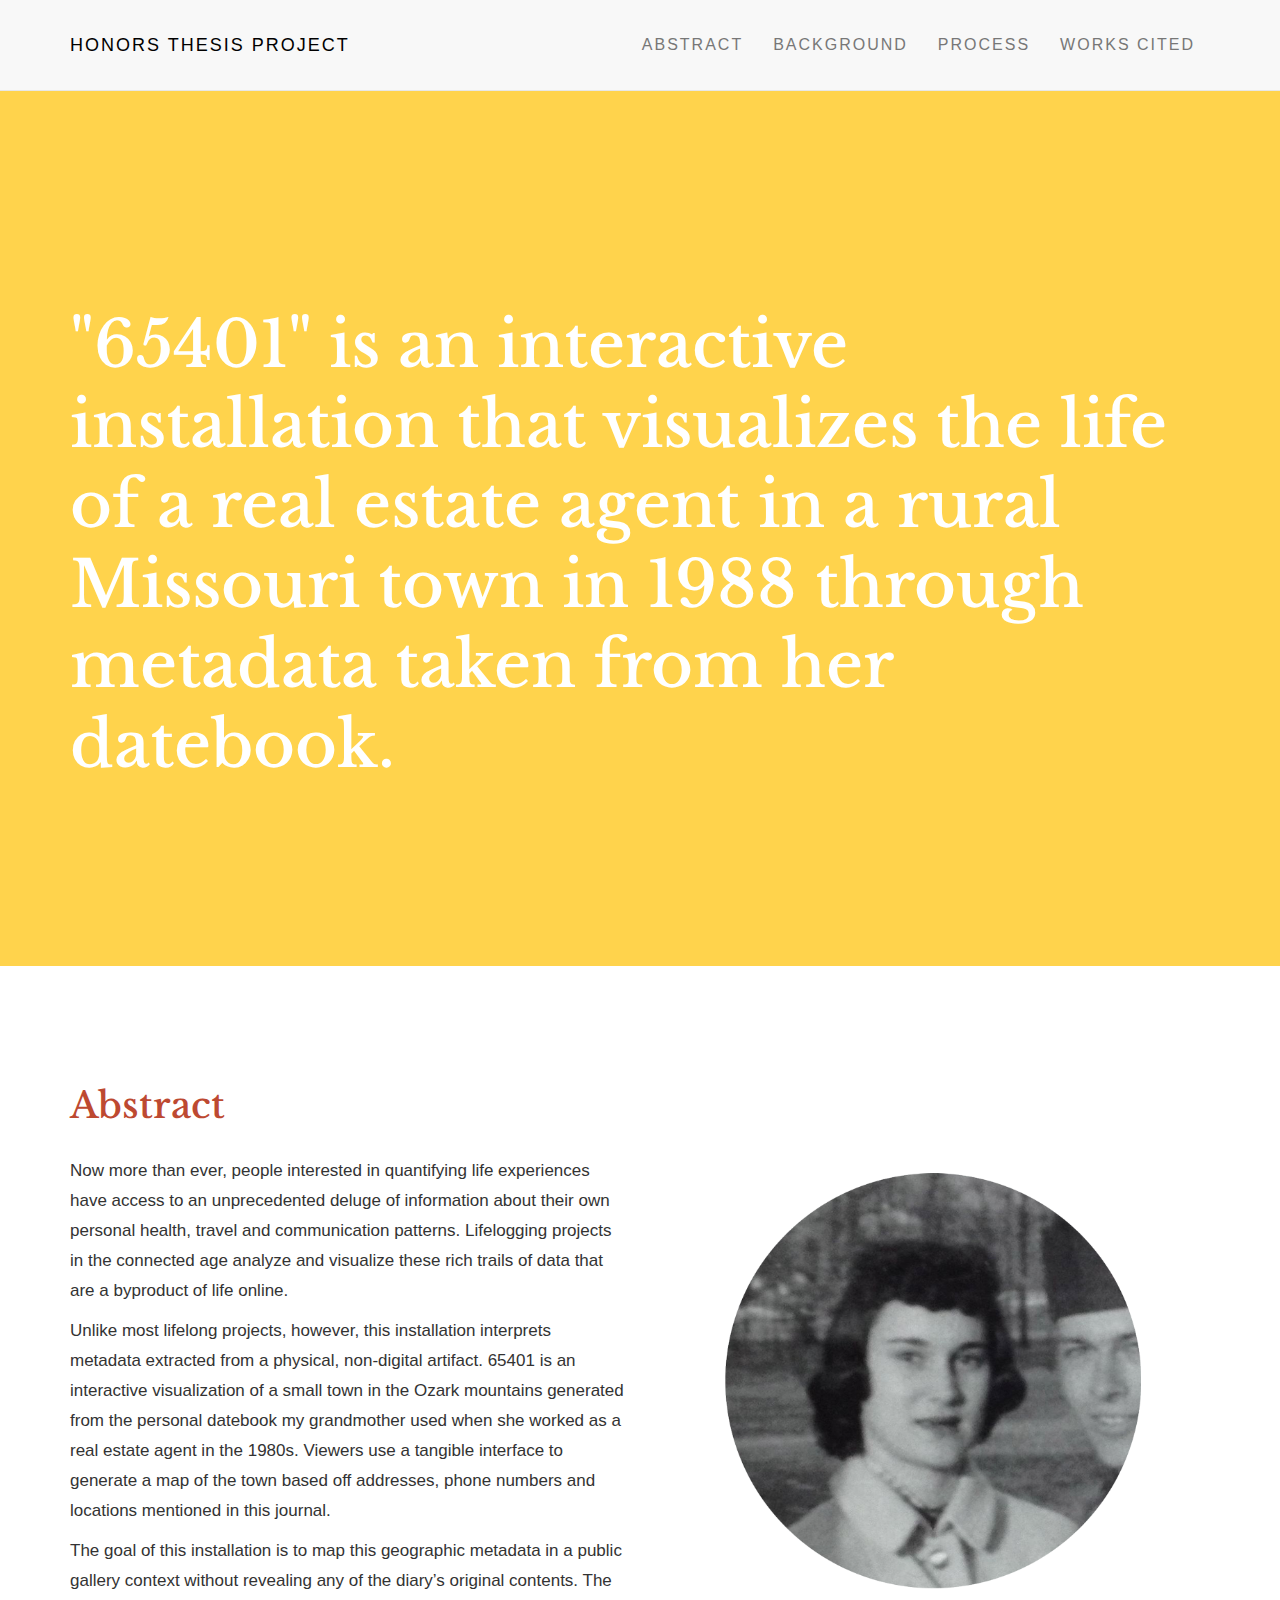
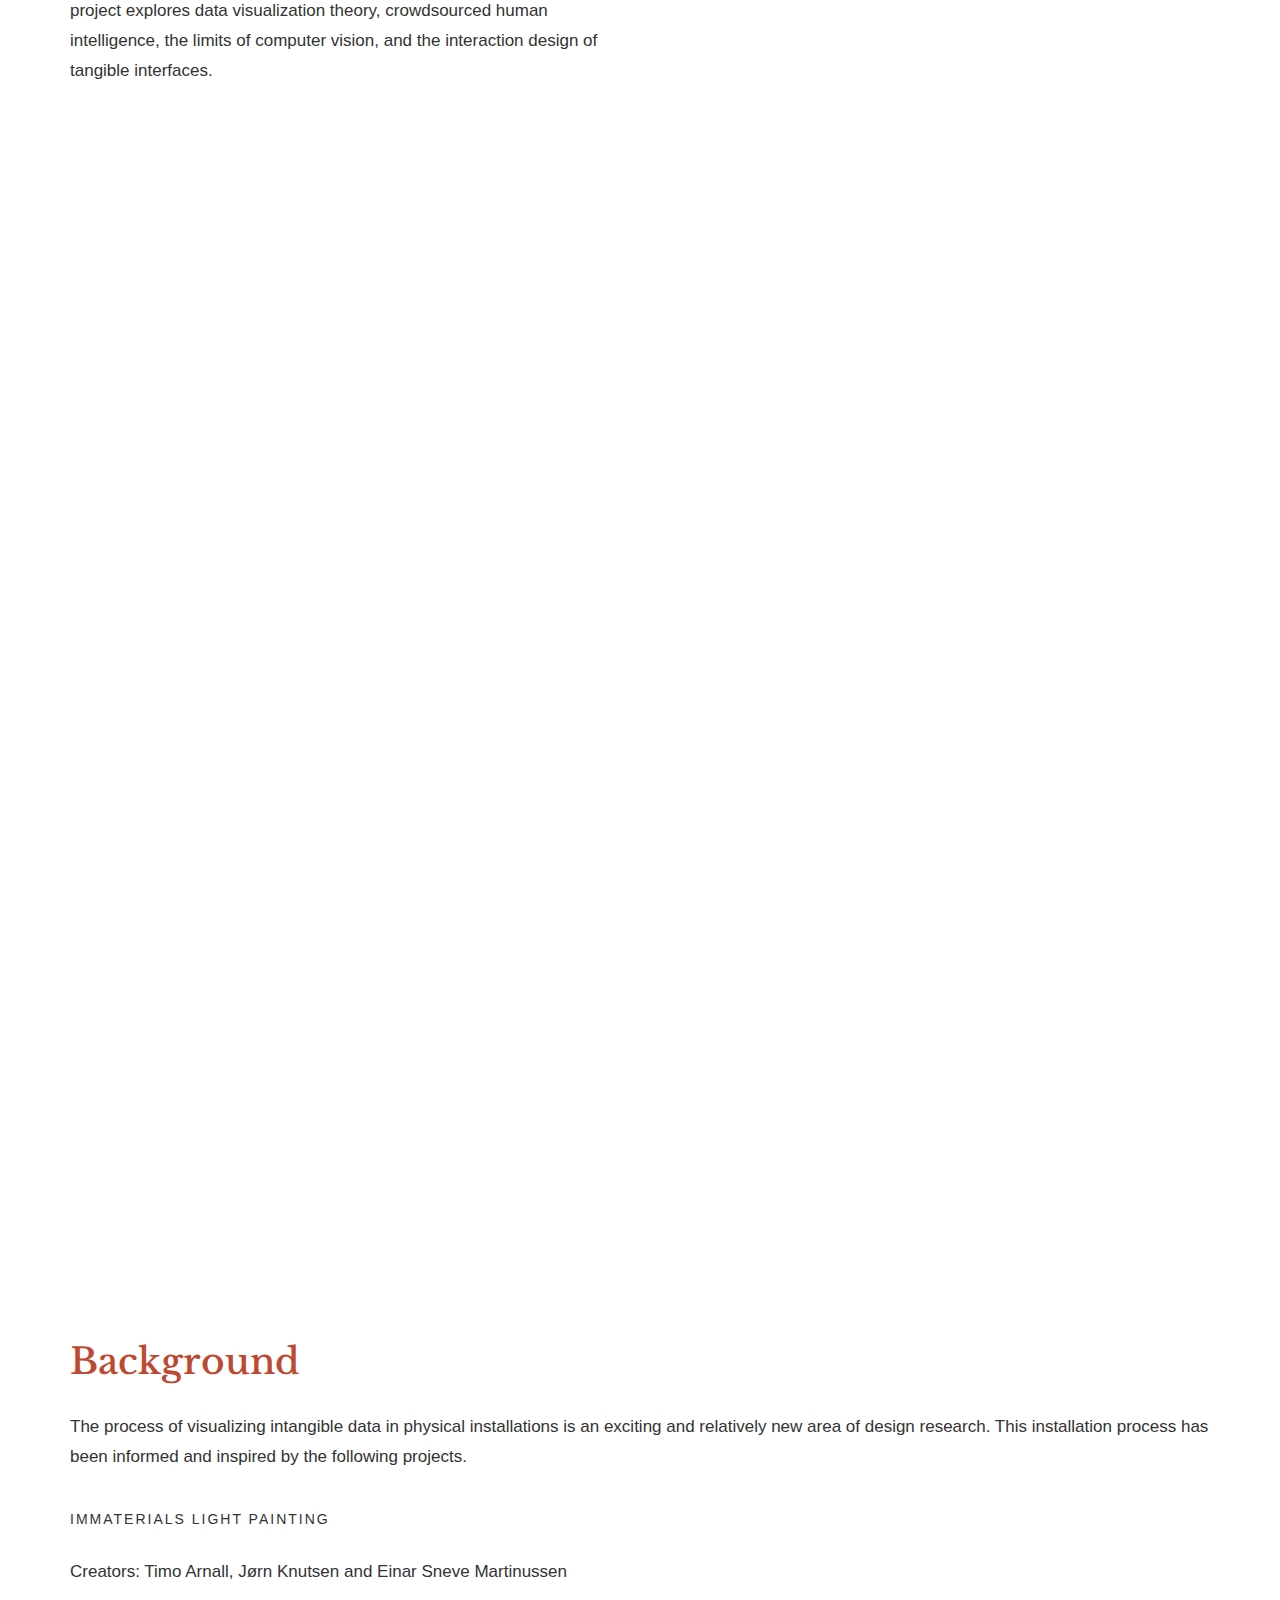
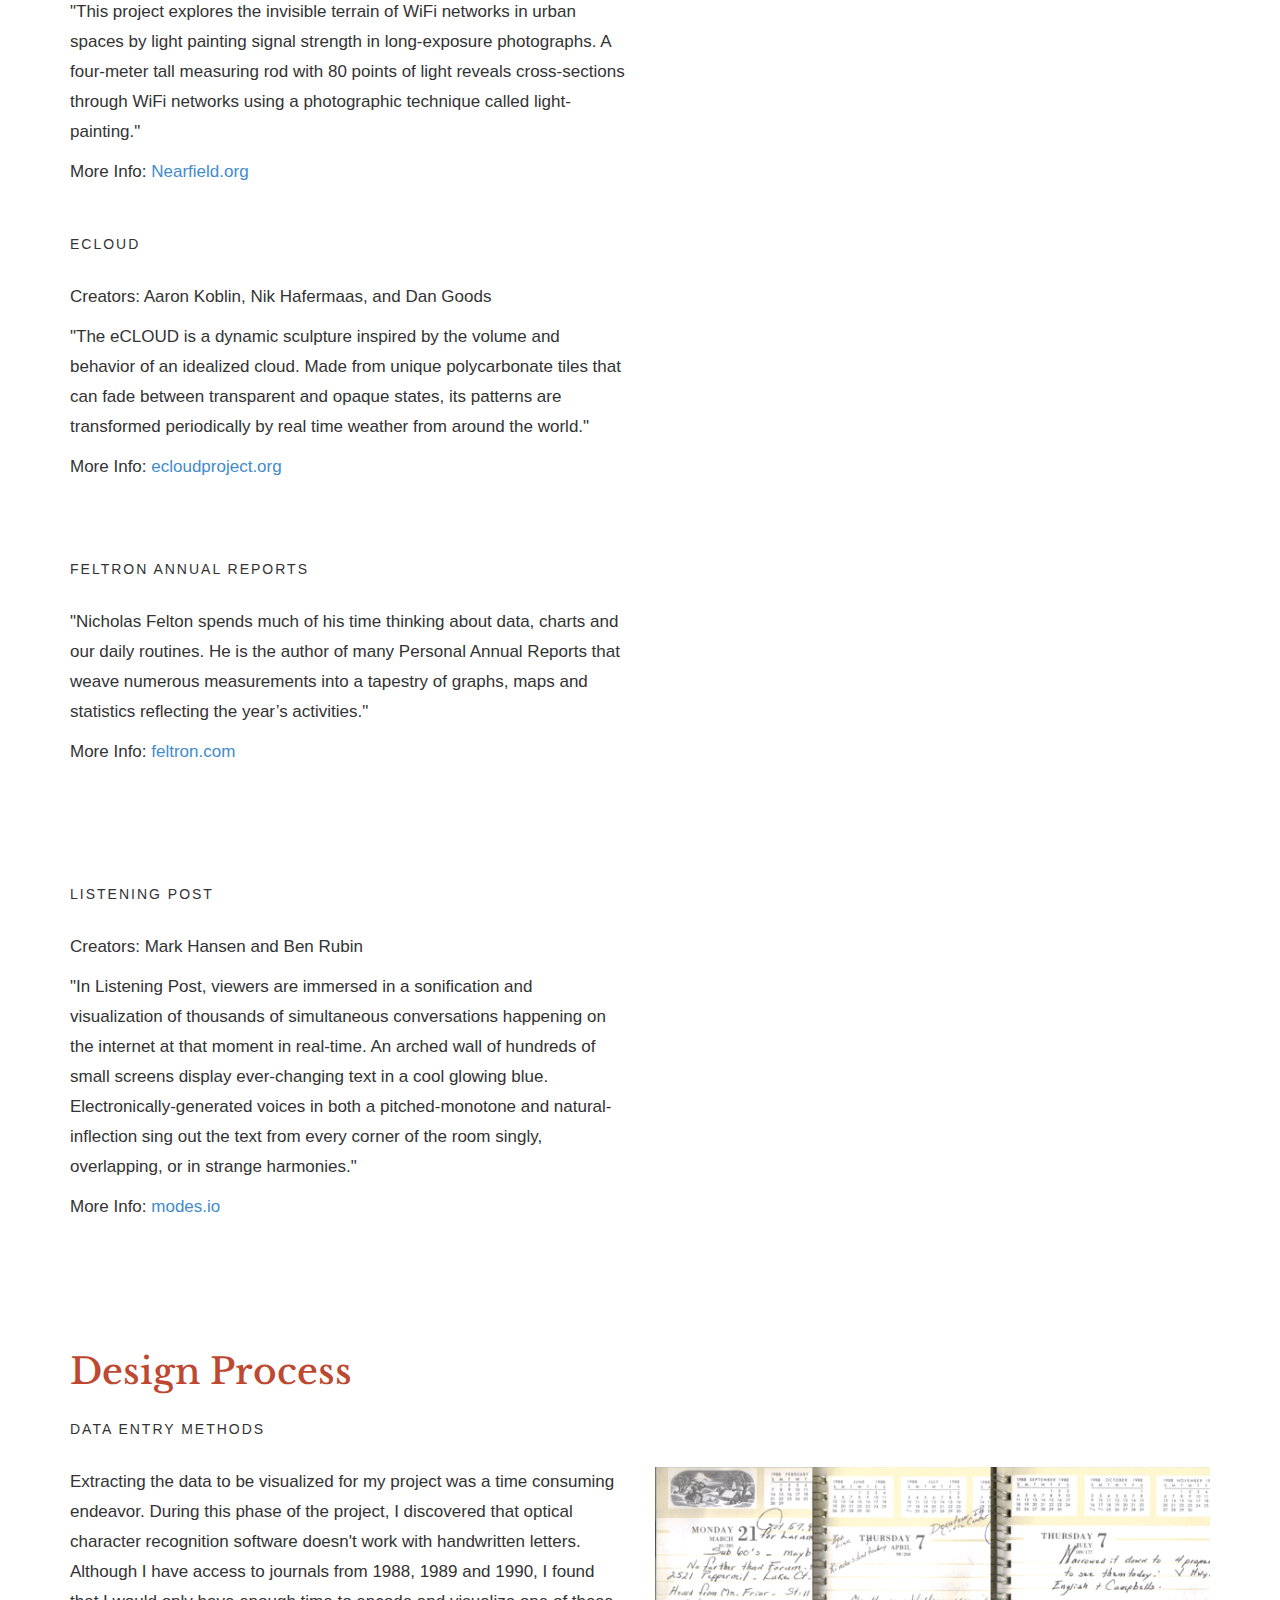
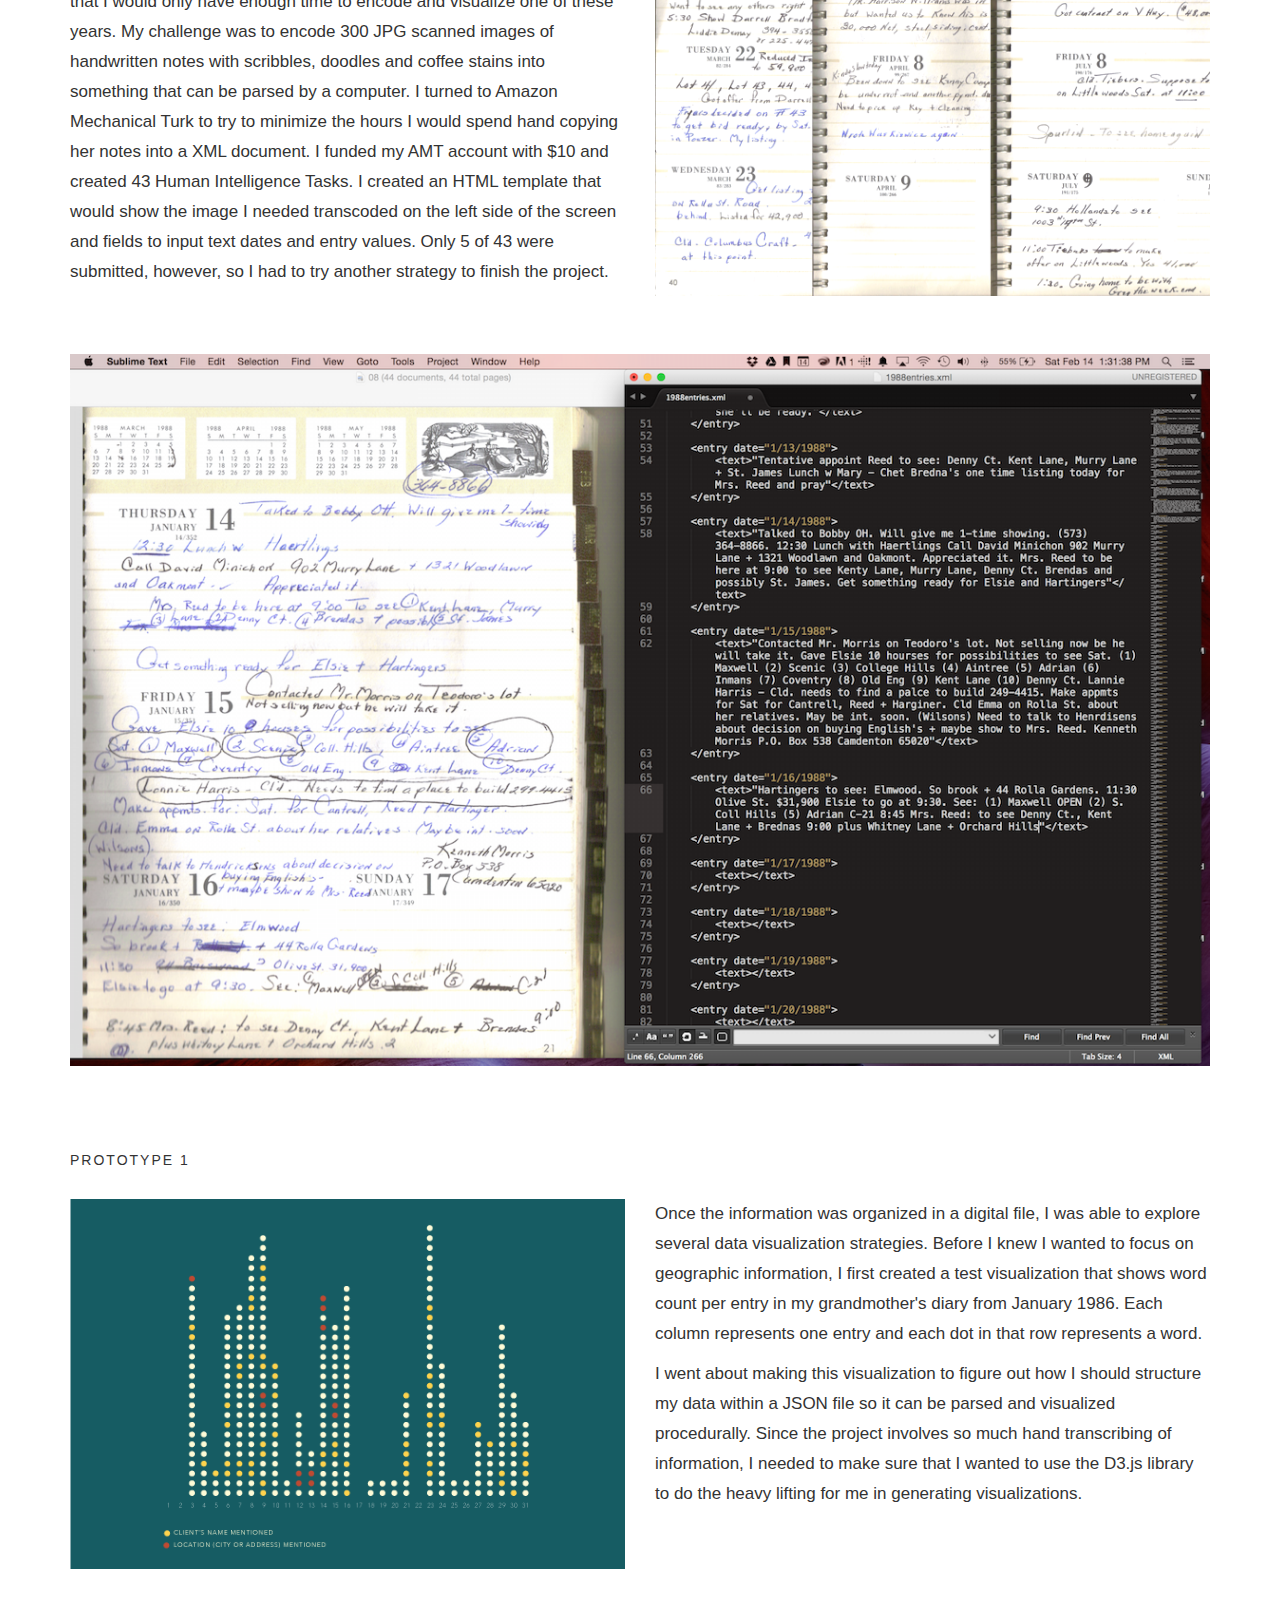
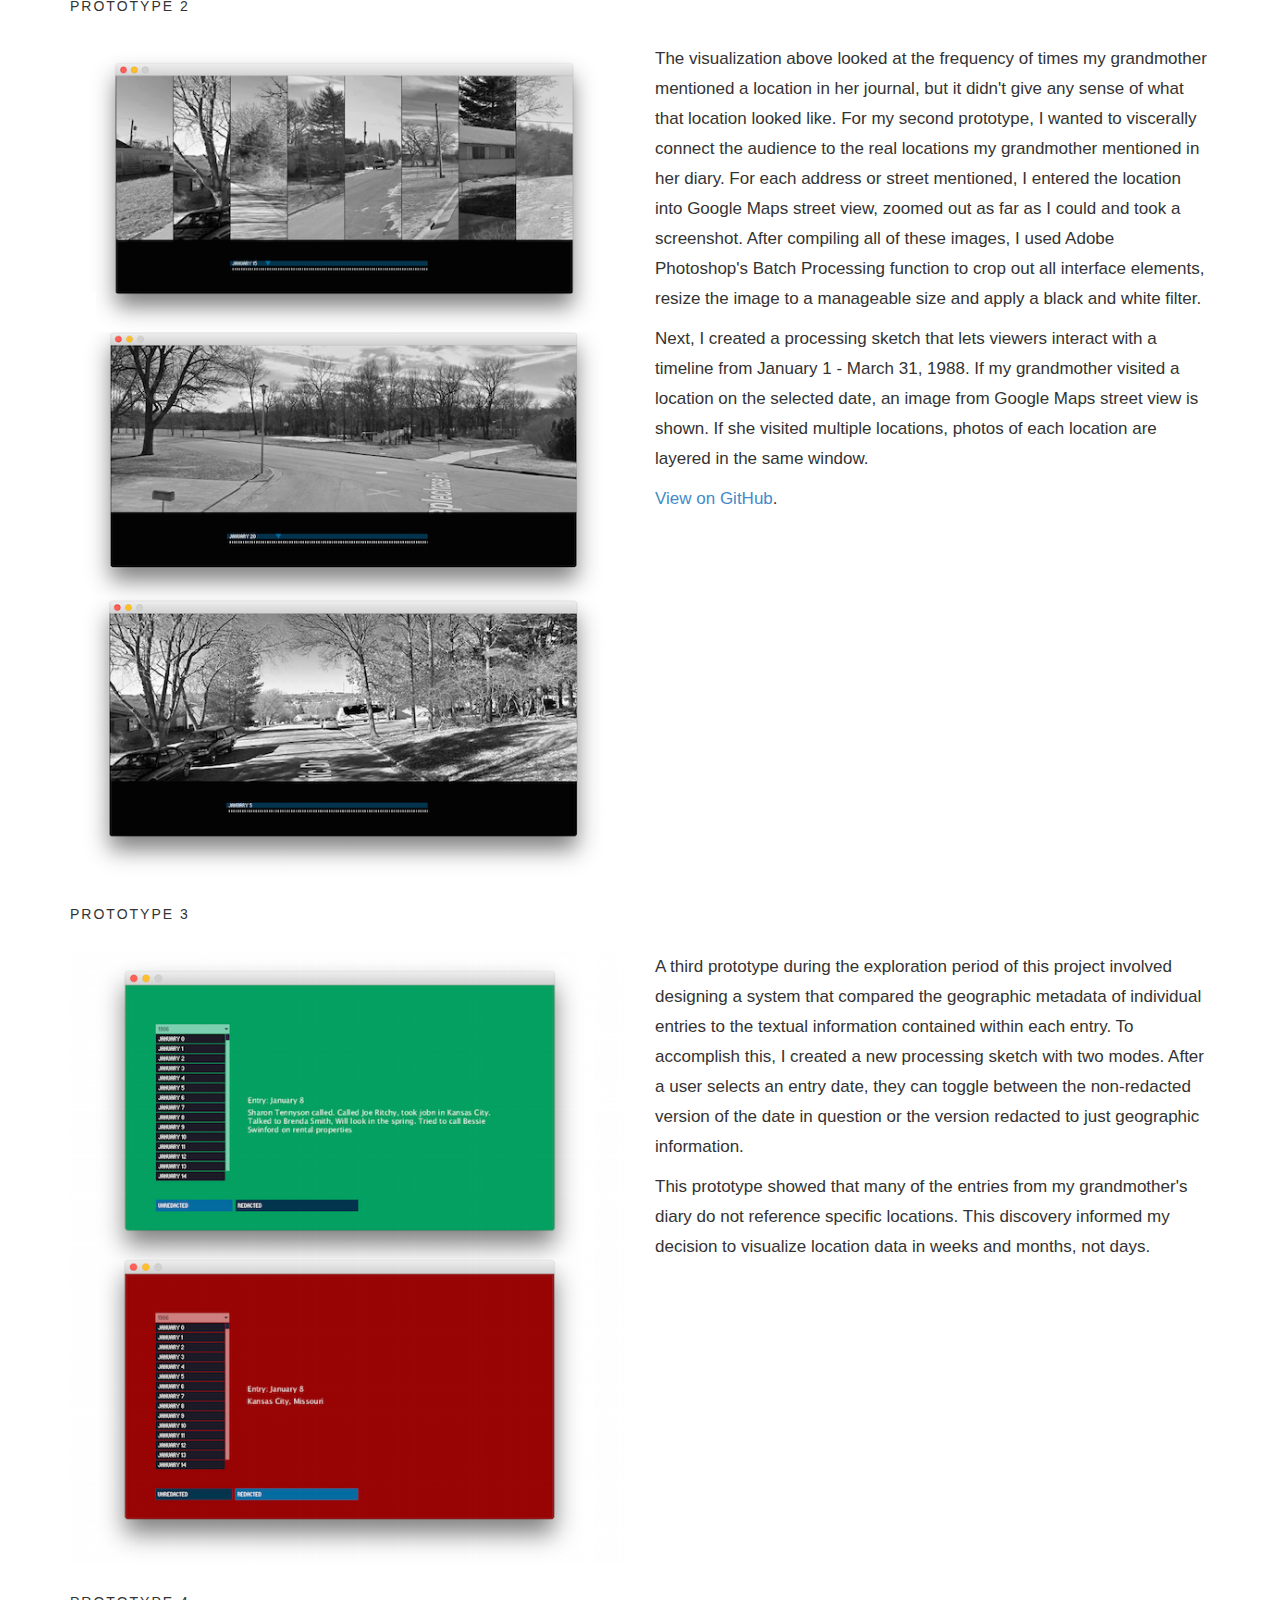
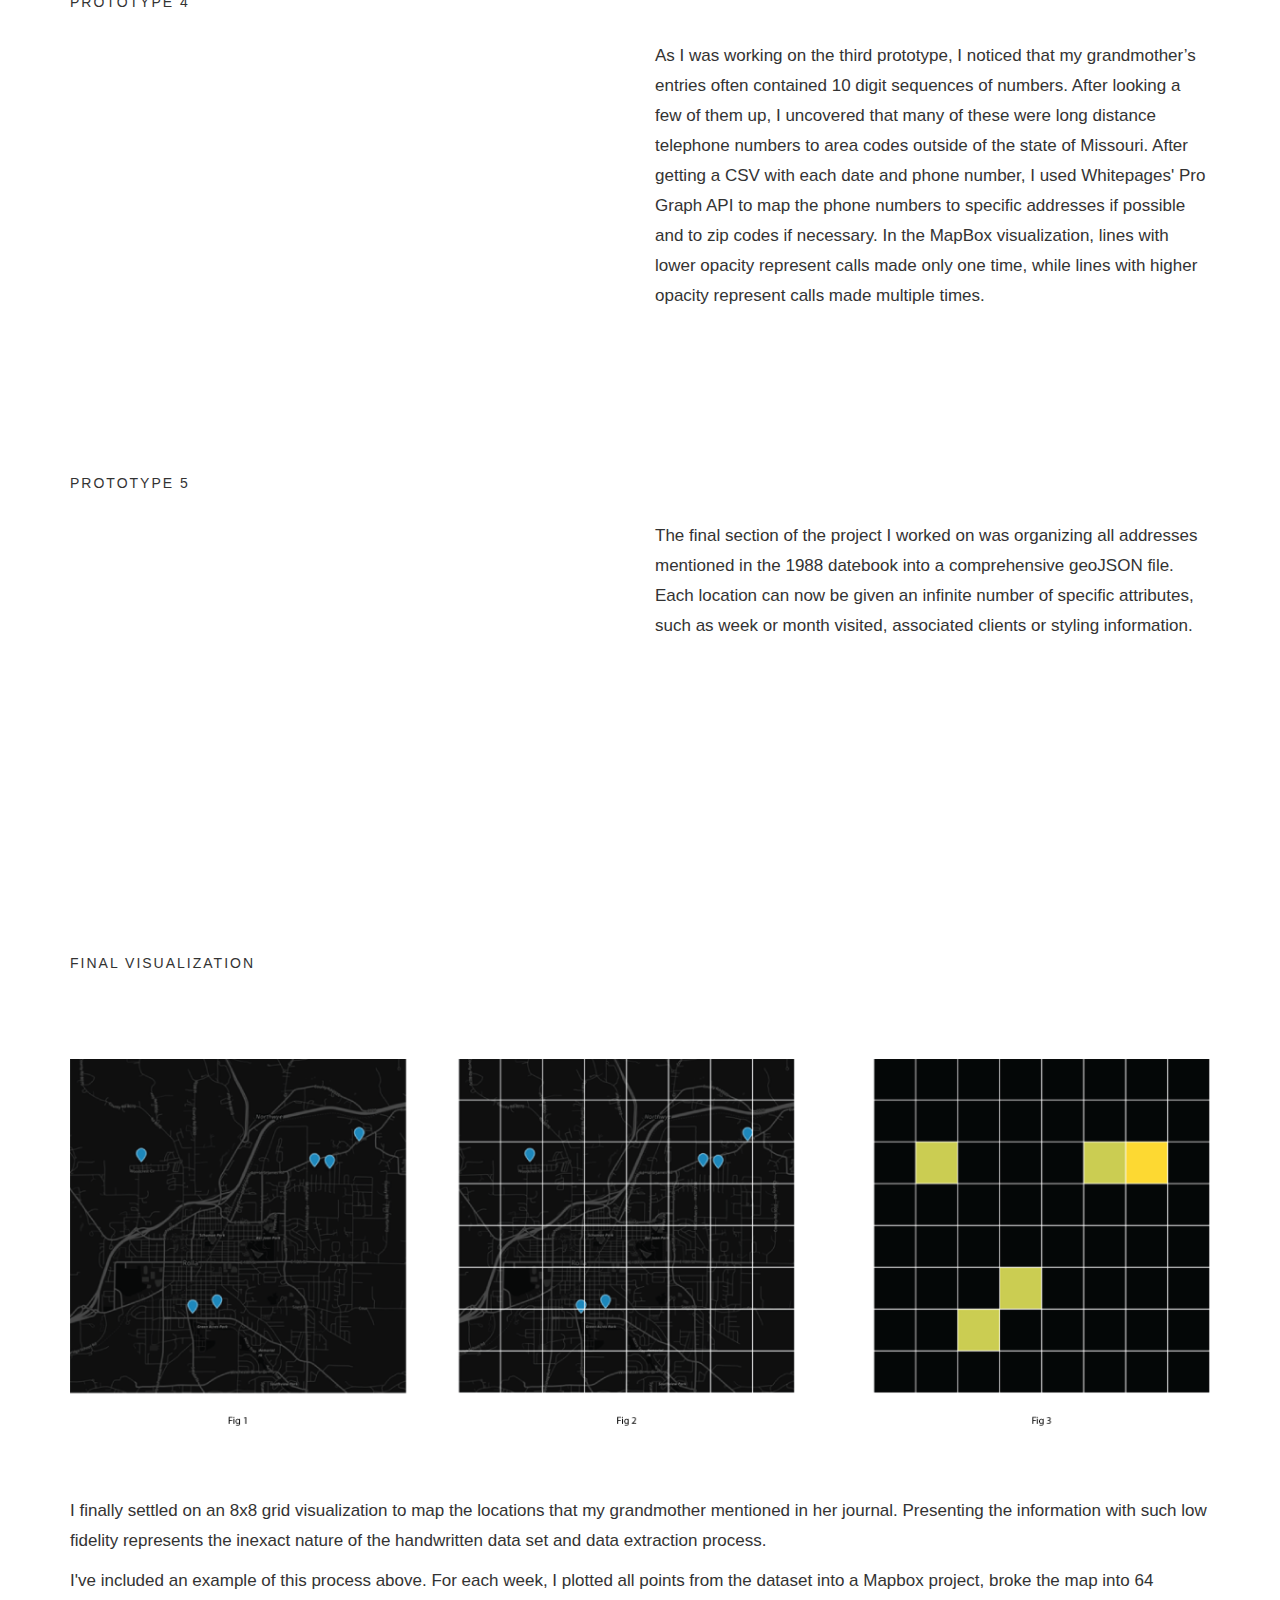
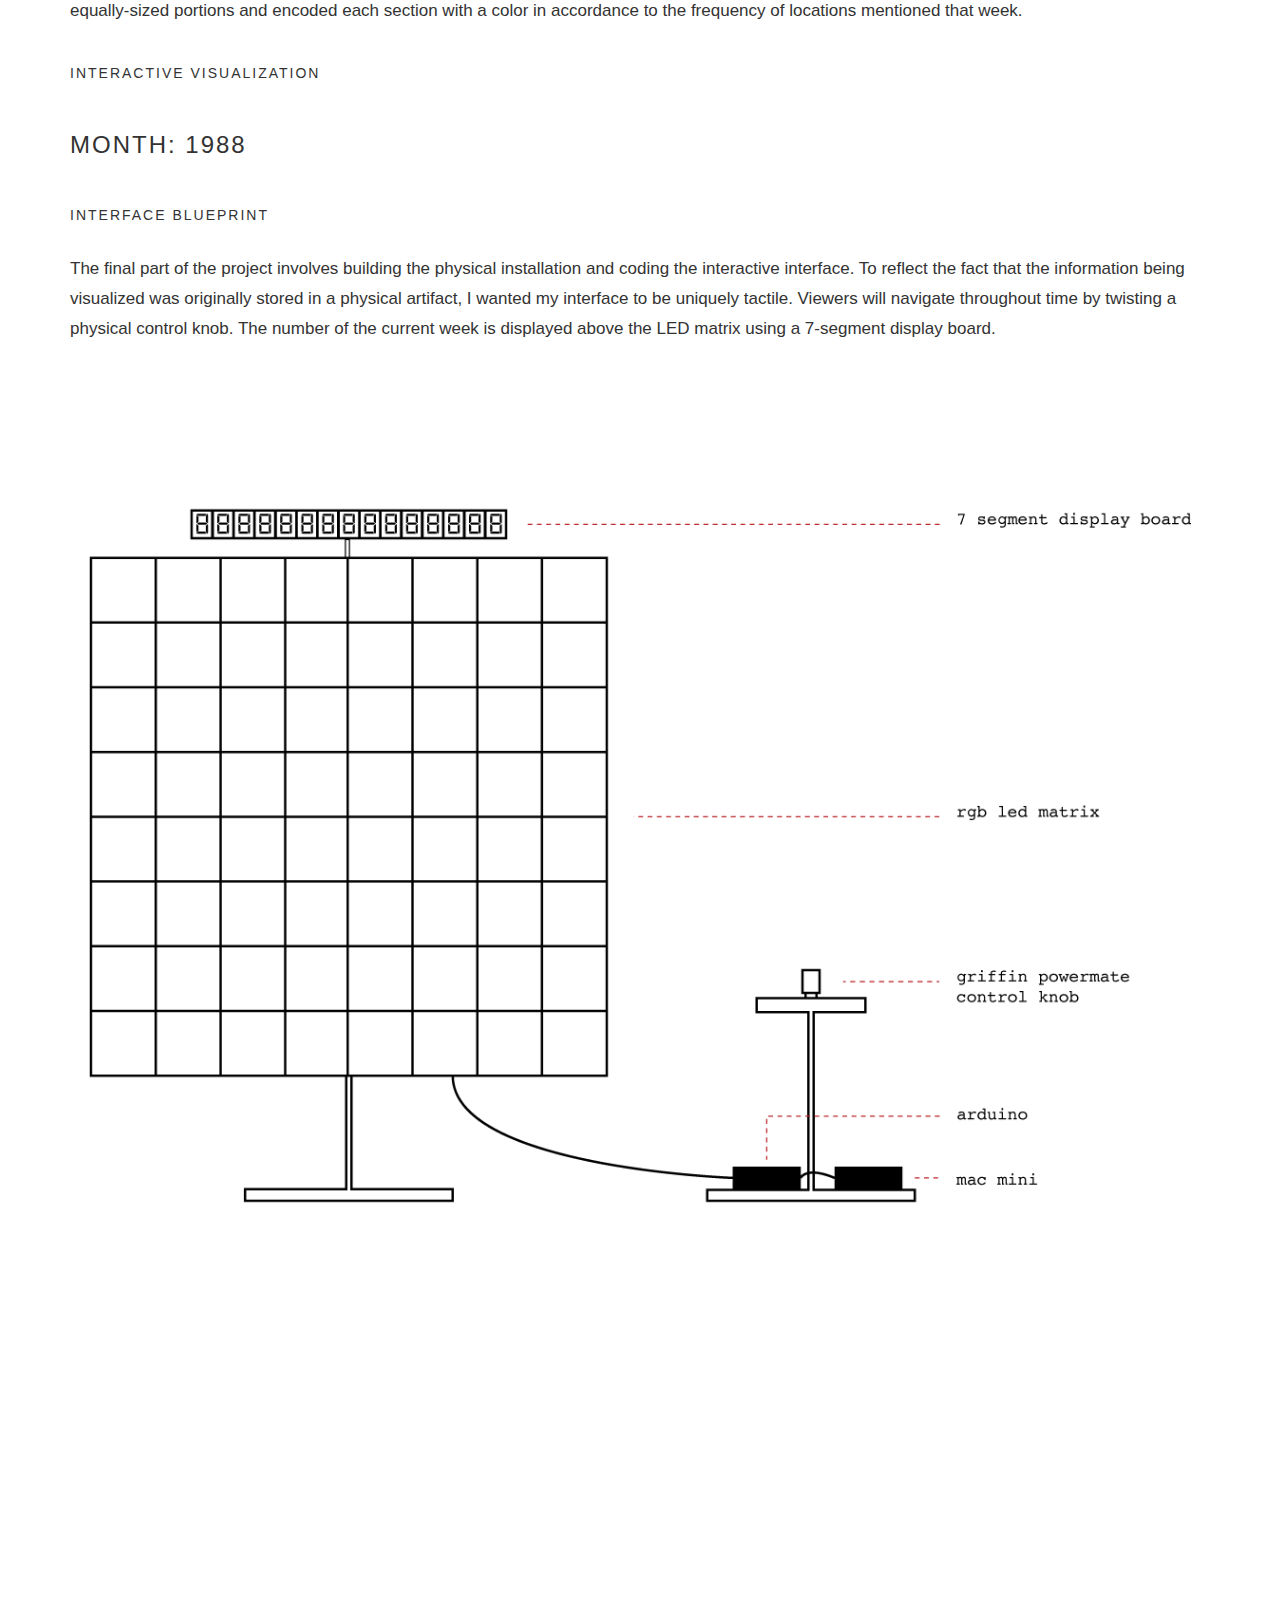
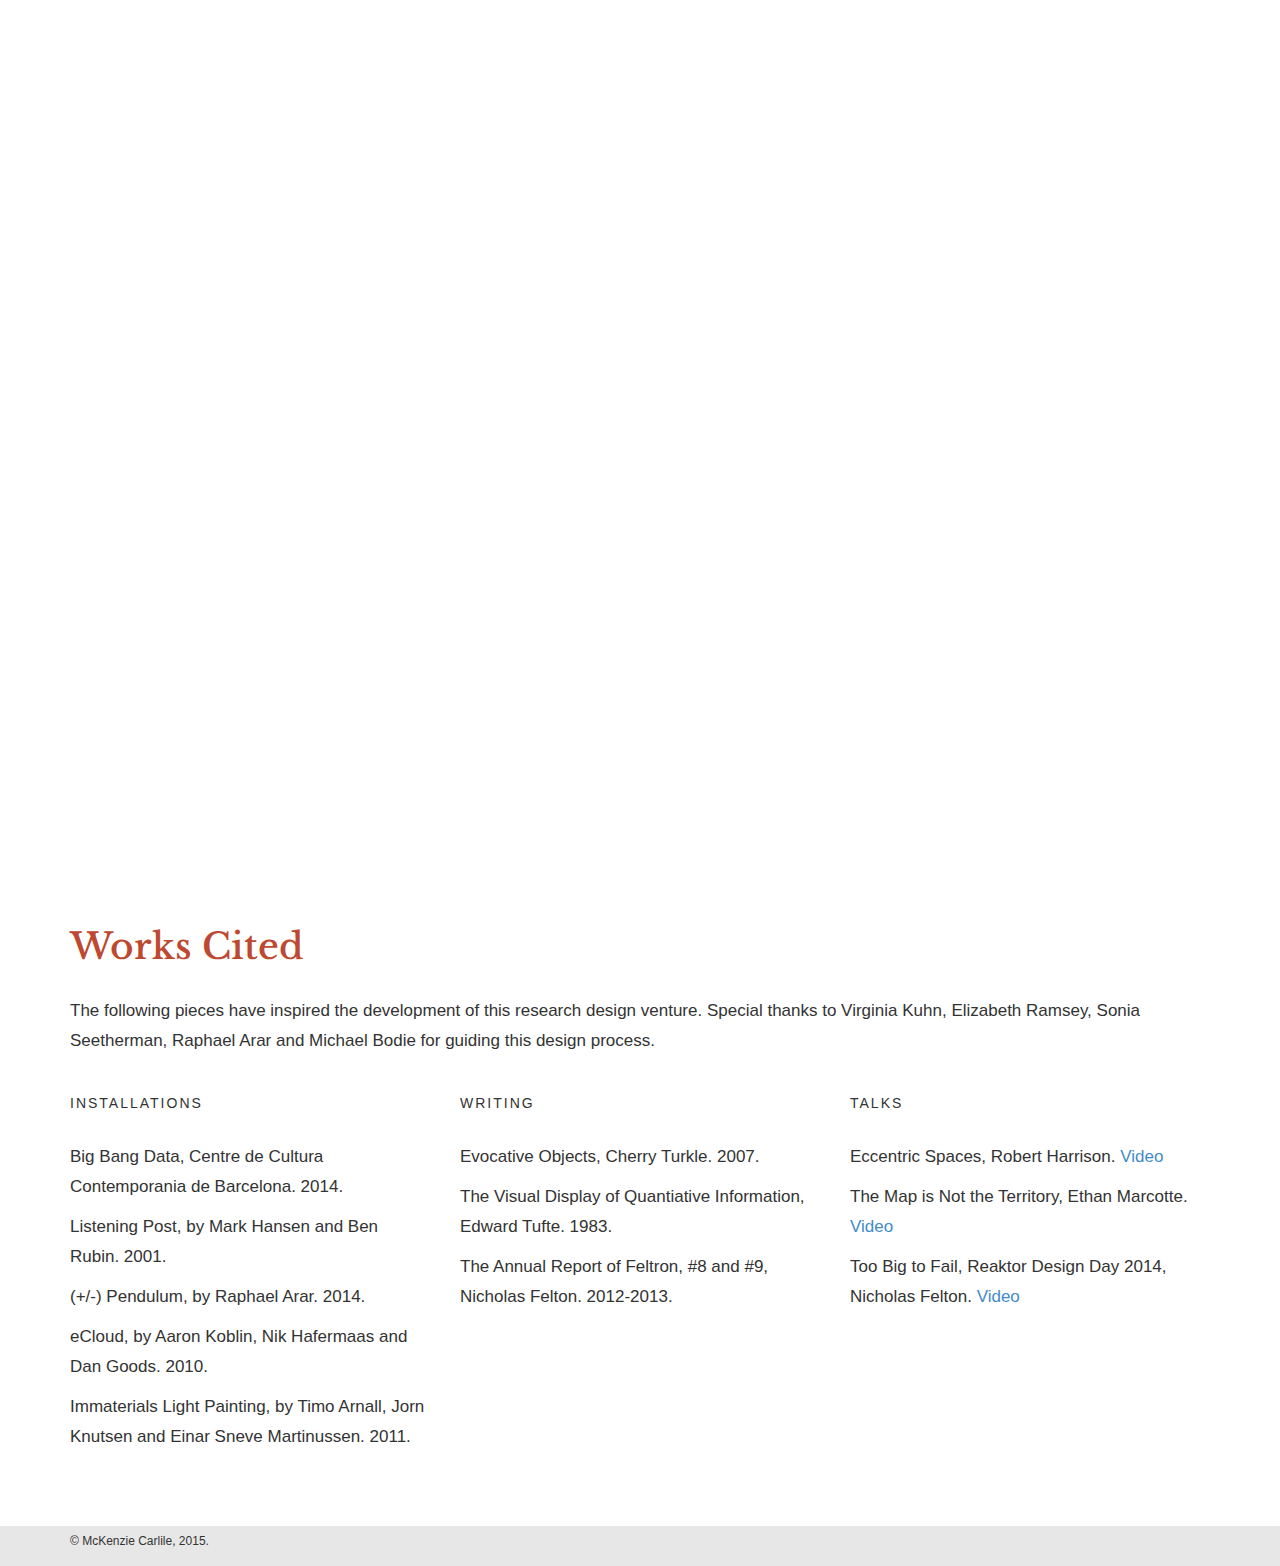
==== commit 2d265aaa: "Updated chart to draw from bottom up, now months are selected via mousing over bars" ====
--- a/Thesis-Website/index.html
+++ b/Thesis-Website/index.html
@@ -4,14 +4,9 @@
 <head>
   <link href='http://fonts.googleapis.com/css?family=Libre+Baskerville:400,700,400italic' rel='stylesheet' type='text/css'>
   <link href='http://fonts.googleapis.com/css?family=Nunito:400,300,700' rel='stylesheet' type='text/css'>
-  <script language="javascript" type="text/javascript" src="../finalproject/js/p5/p5.js"></script>
-  <script language="javascript" type="text/javascript" src="../finalproject/js/p5/p5.dom.js"></script>
-  <script language="javascript" type="text/javascript" src="../finalproject/js/p5/sketch.js"></script>
-
-
-
-
-
+  <script language="javascript" type="text/javascript" src="../65401/js/p5/p5.js"></script>
+  <script language="javascript" type="text/javascript" src="../65401/js/p5/p5.dom.js"></script>
+  <script language="javascript" type="text/javascript" src="../65401/js/p5/sketch.js"></script>
   <meta charset="utf-8">
   <meta http-equiv="X-UA-Compatible" content="IE=edge">
   <meta name="viewport" content="width=device-width, initial-scale=1">
@@ -273,7 +268,7 @@
 
     <h4>Interactive Visualization</h4>
     <div class="row">
-      <div class="col-md-6">
+      <div class="col-lg-12">
         <div id="visualizationContainer"></div>
       </div>
       <div class="col-md-6">
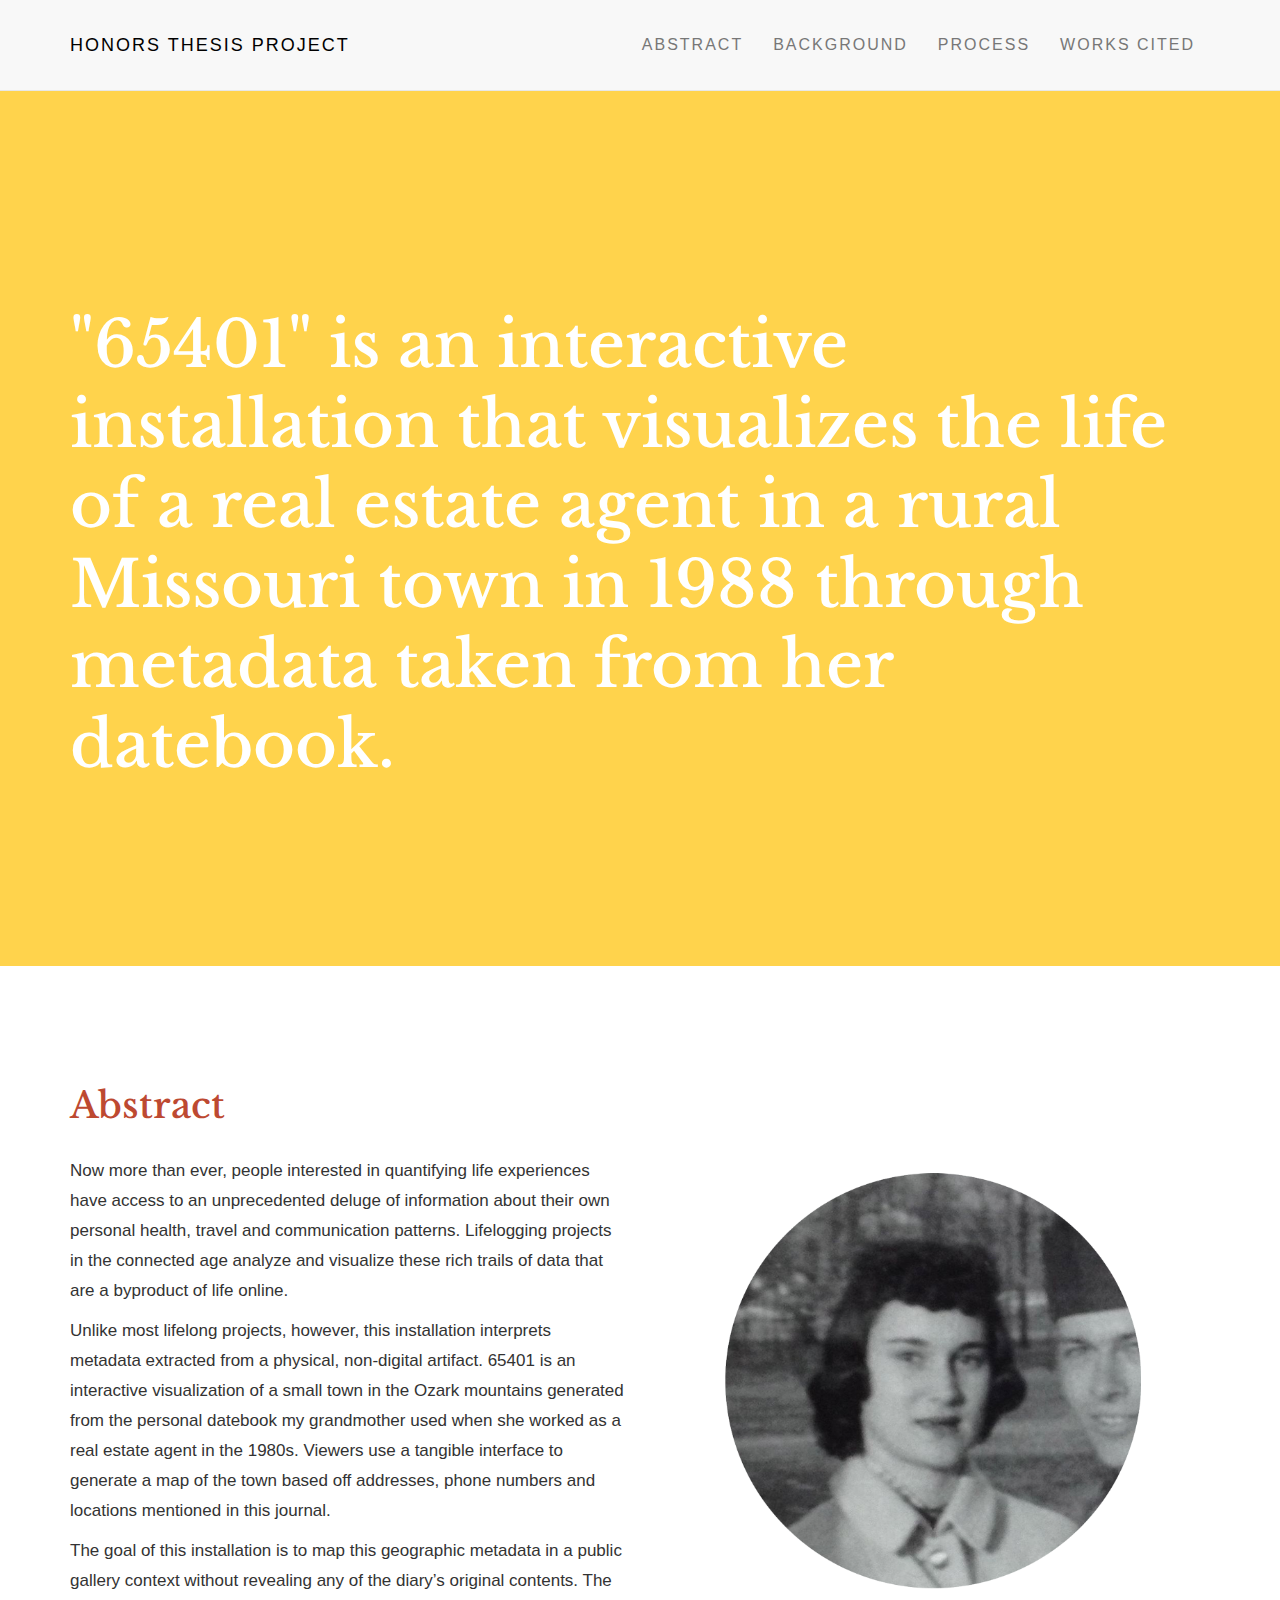
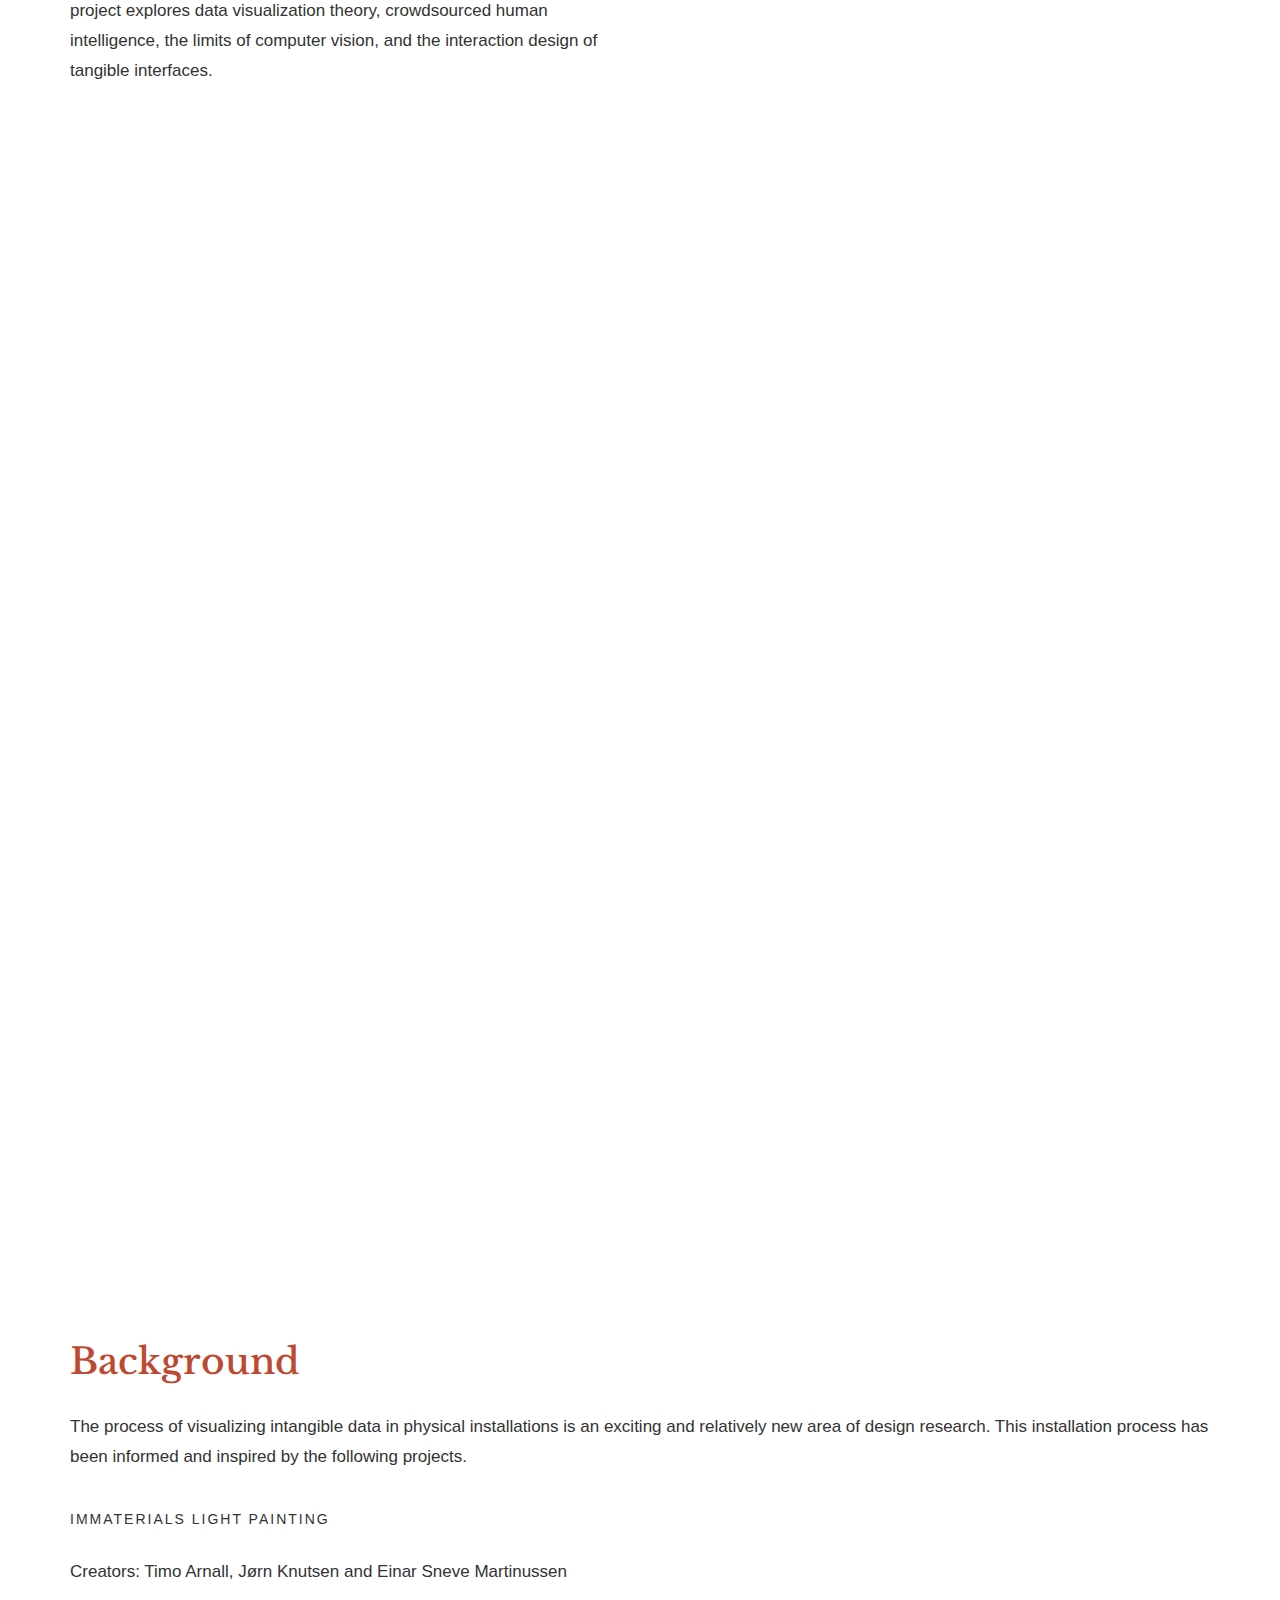
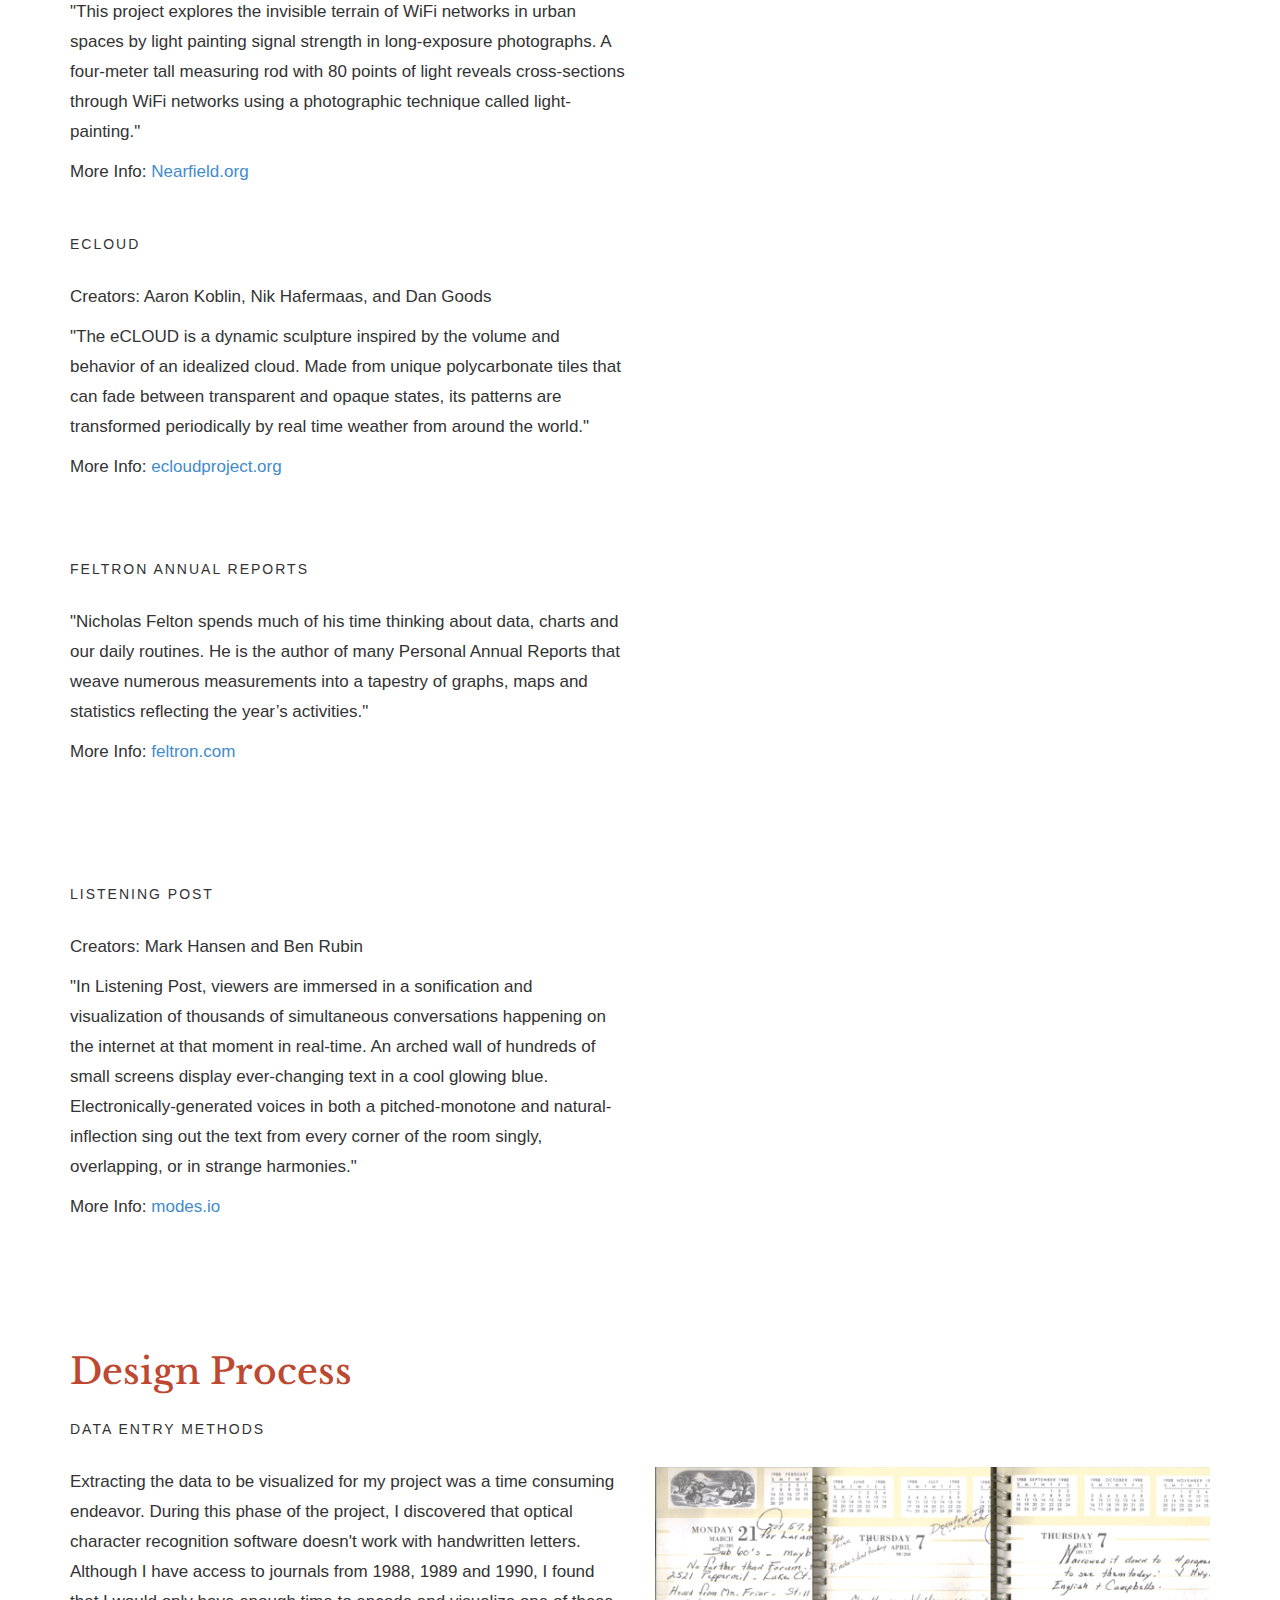
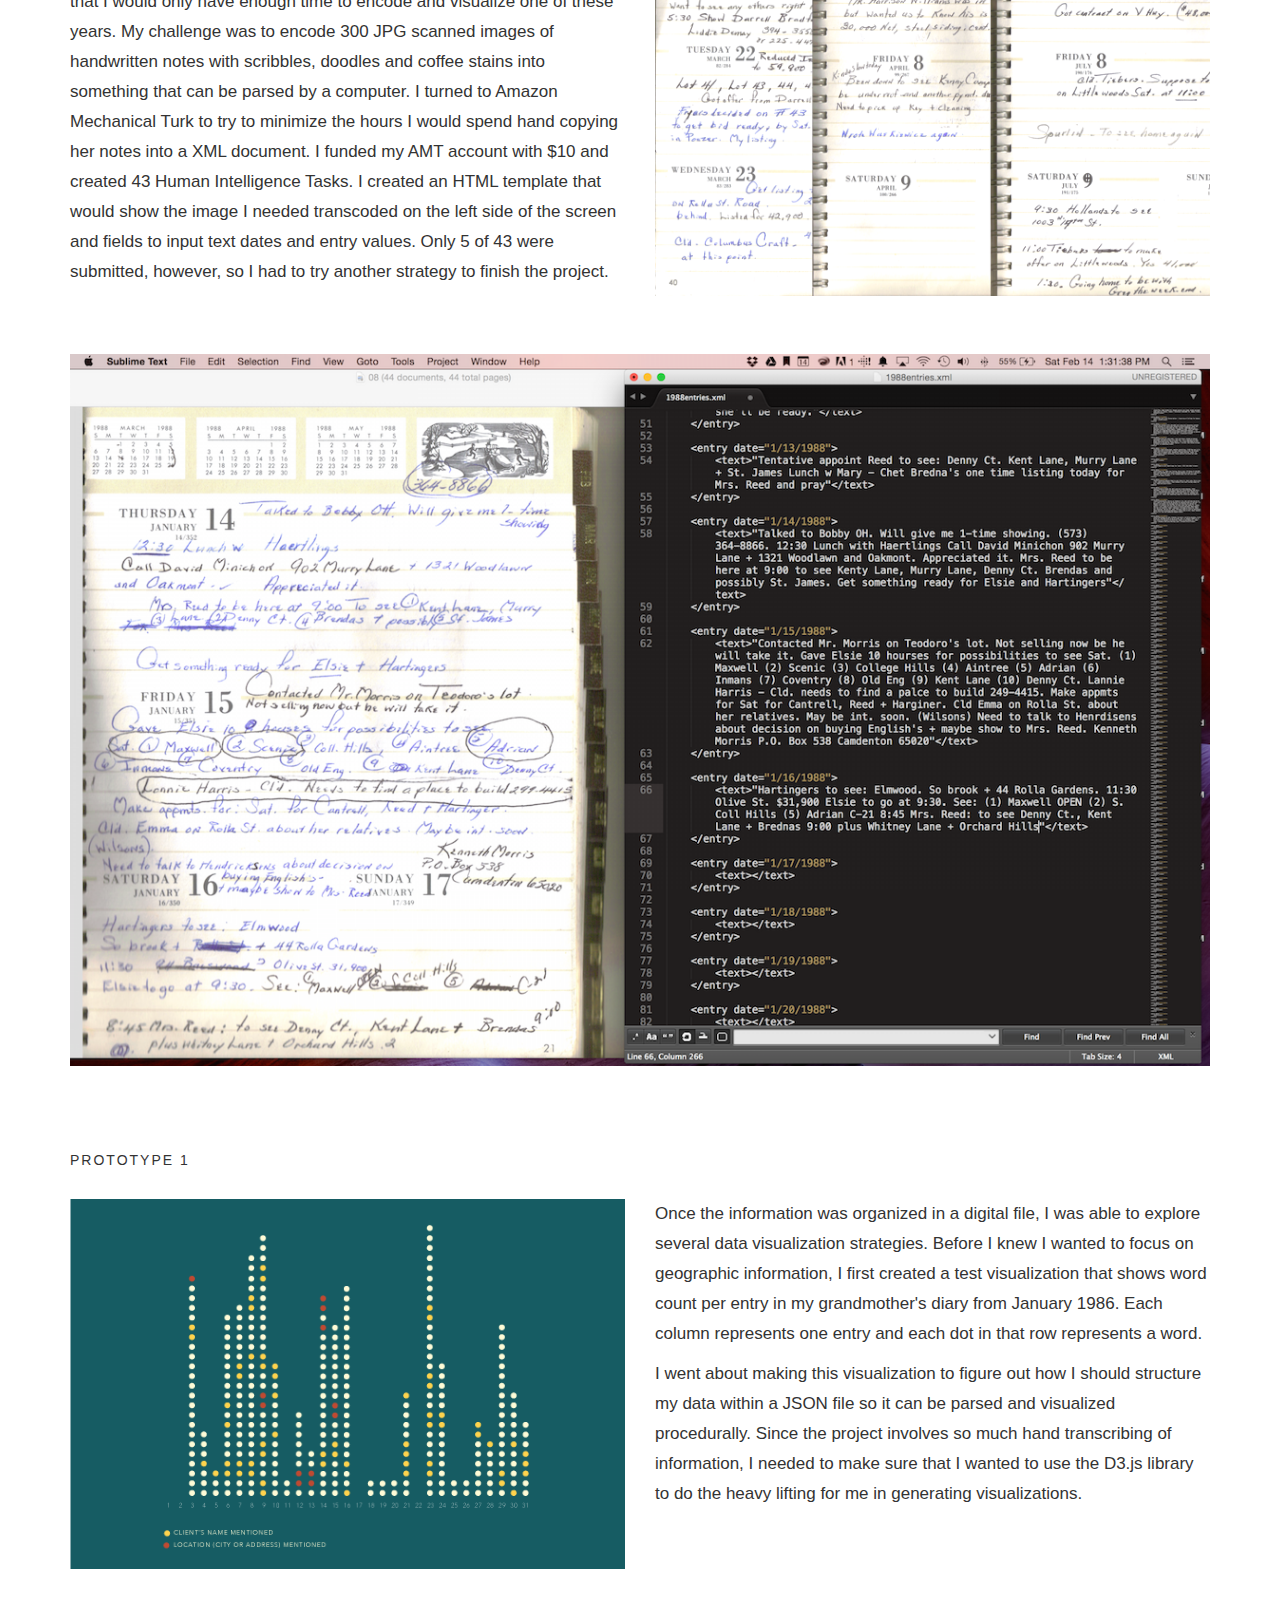
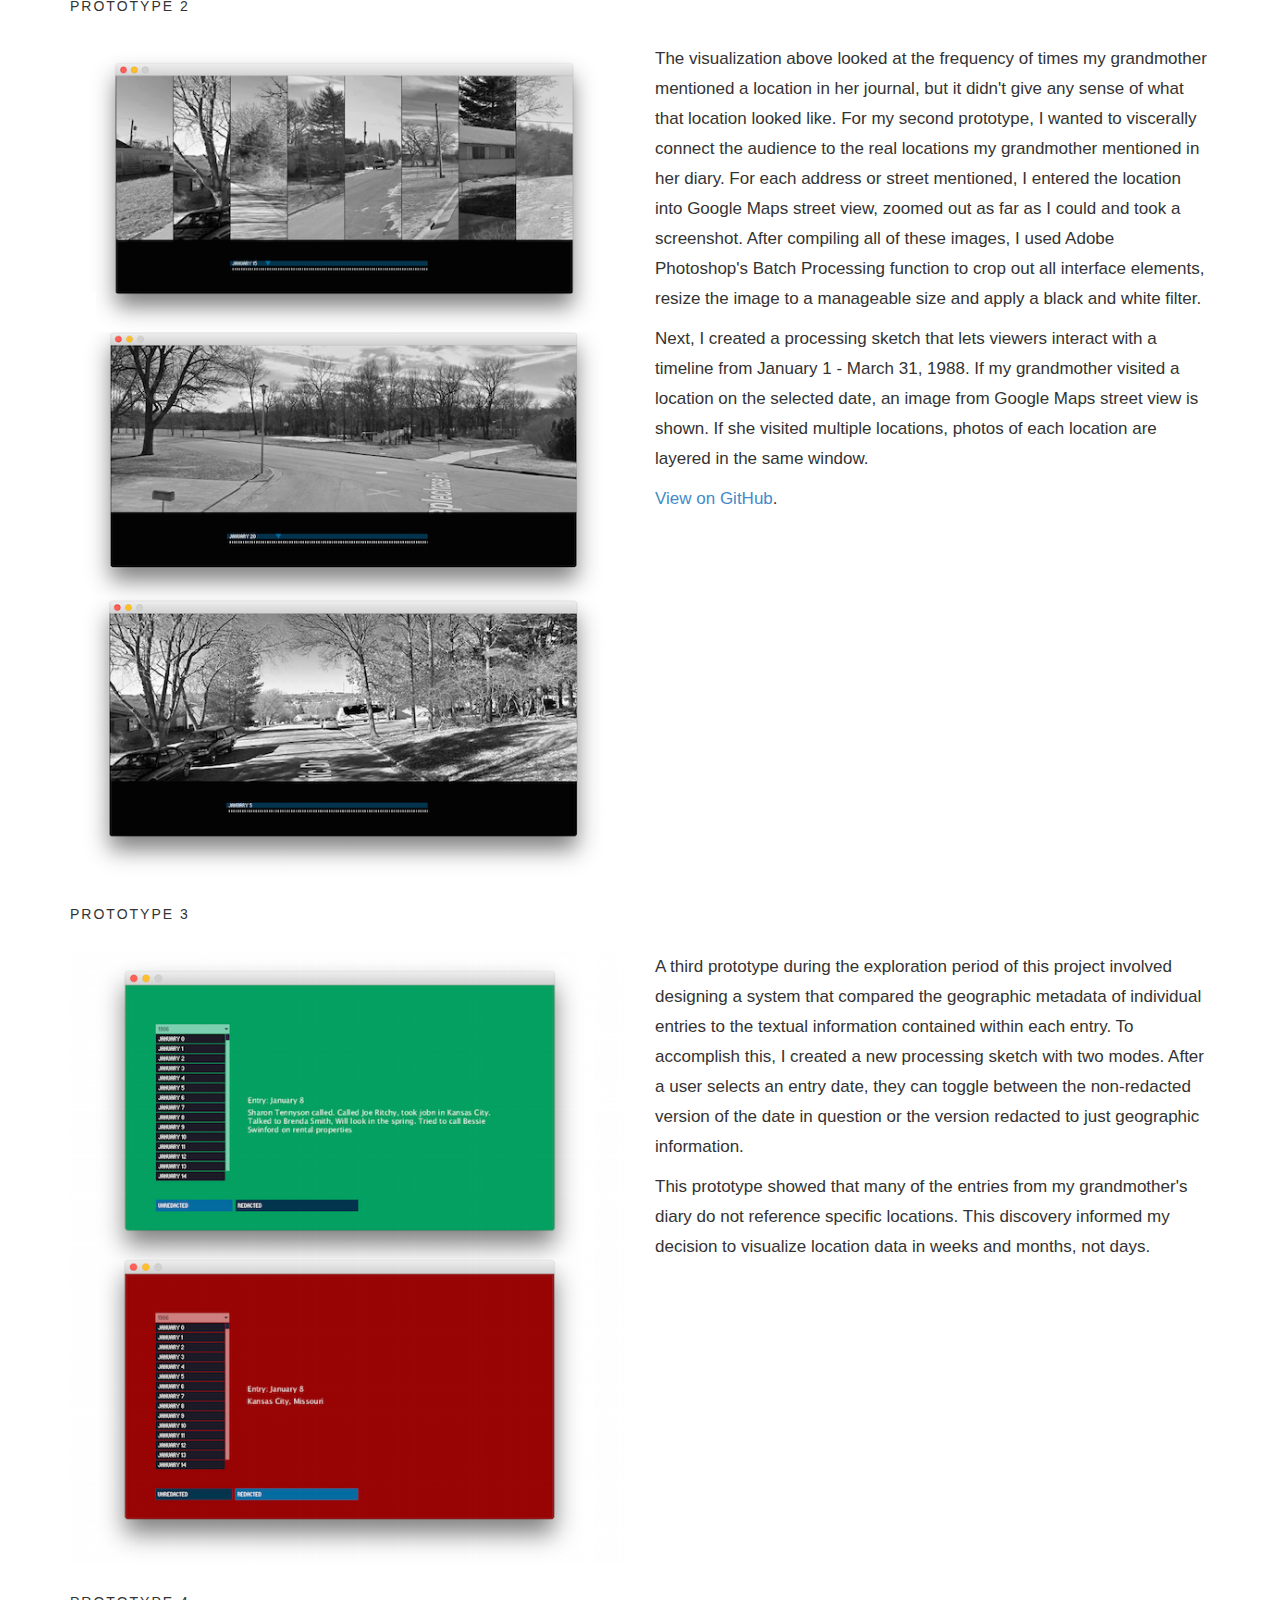
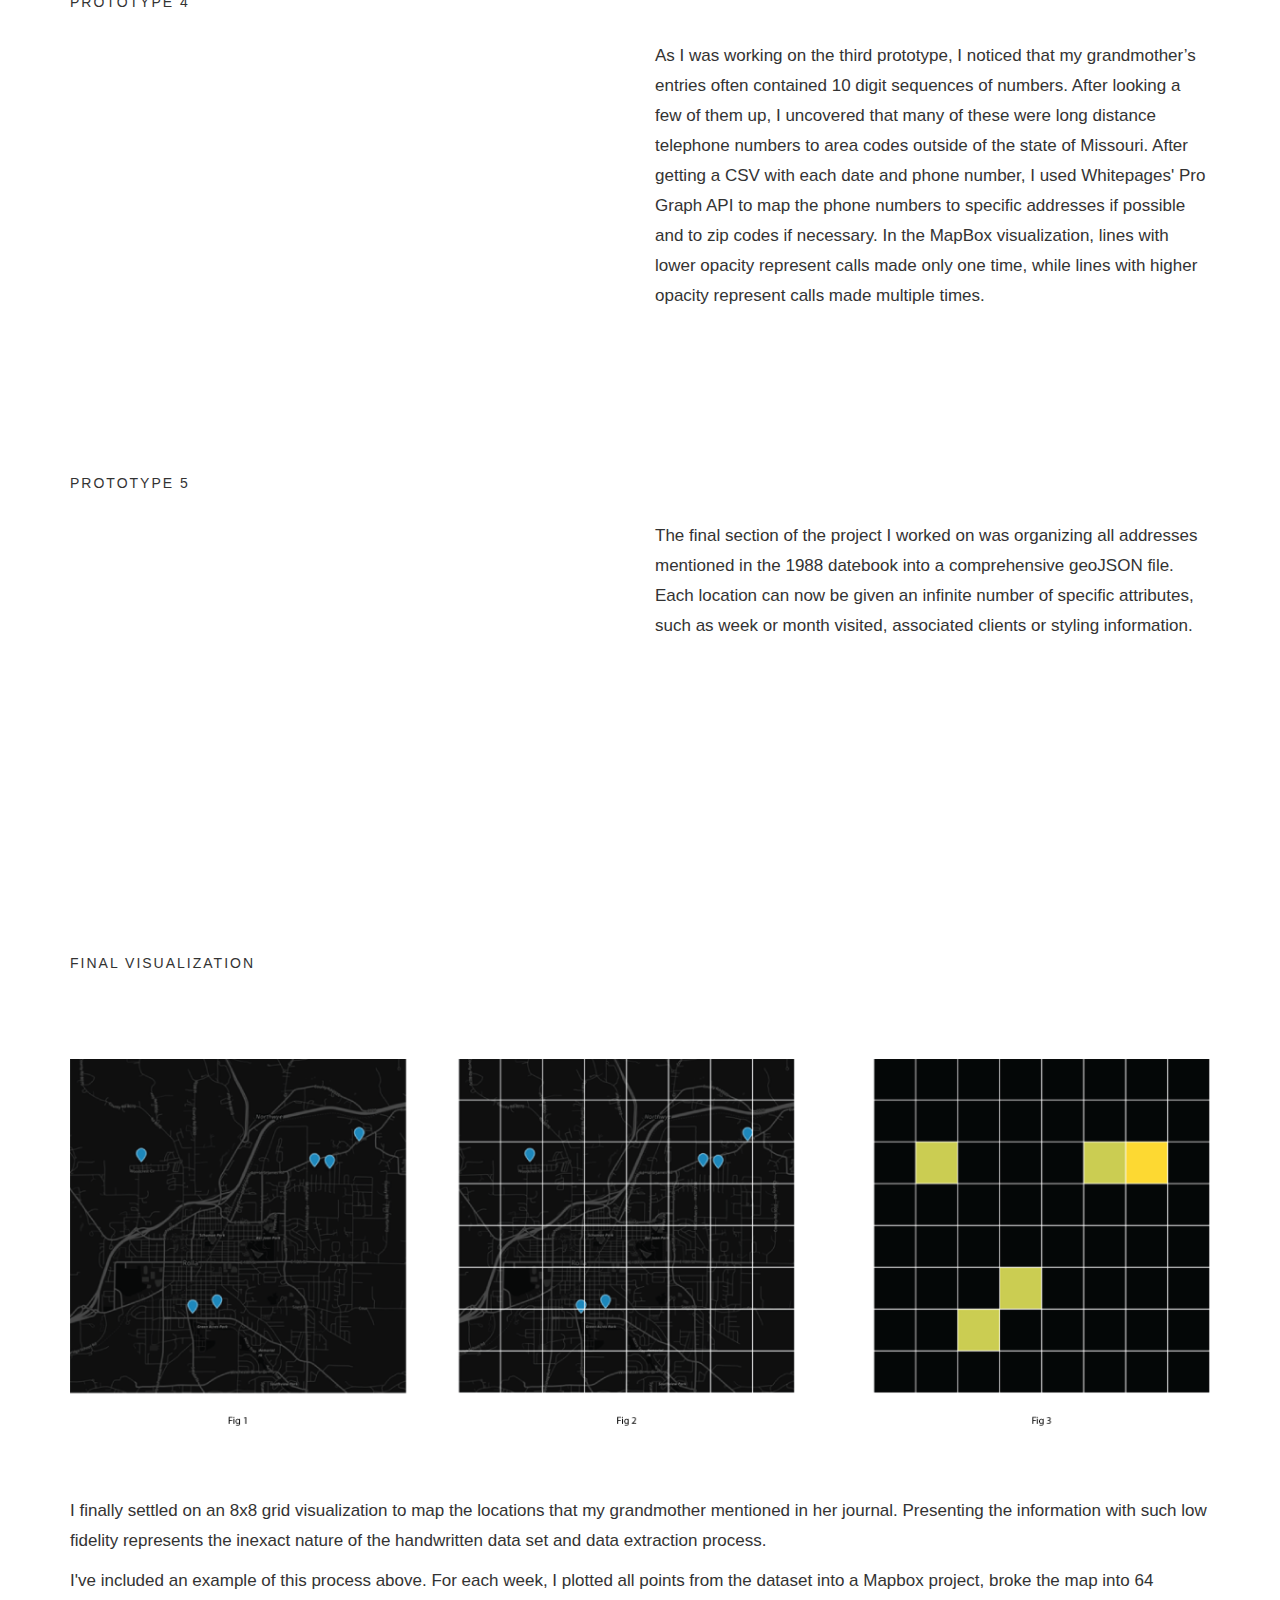
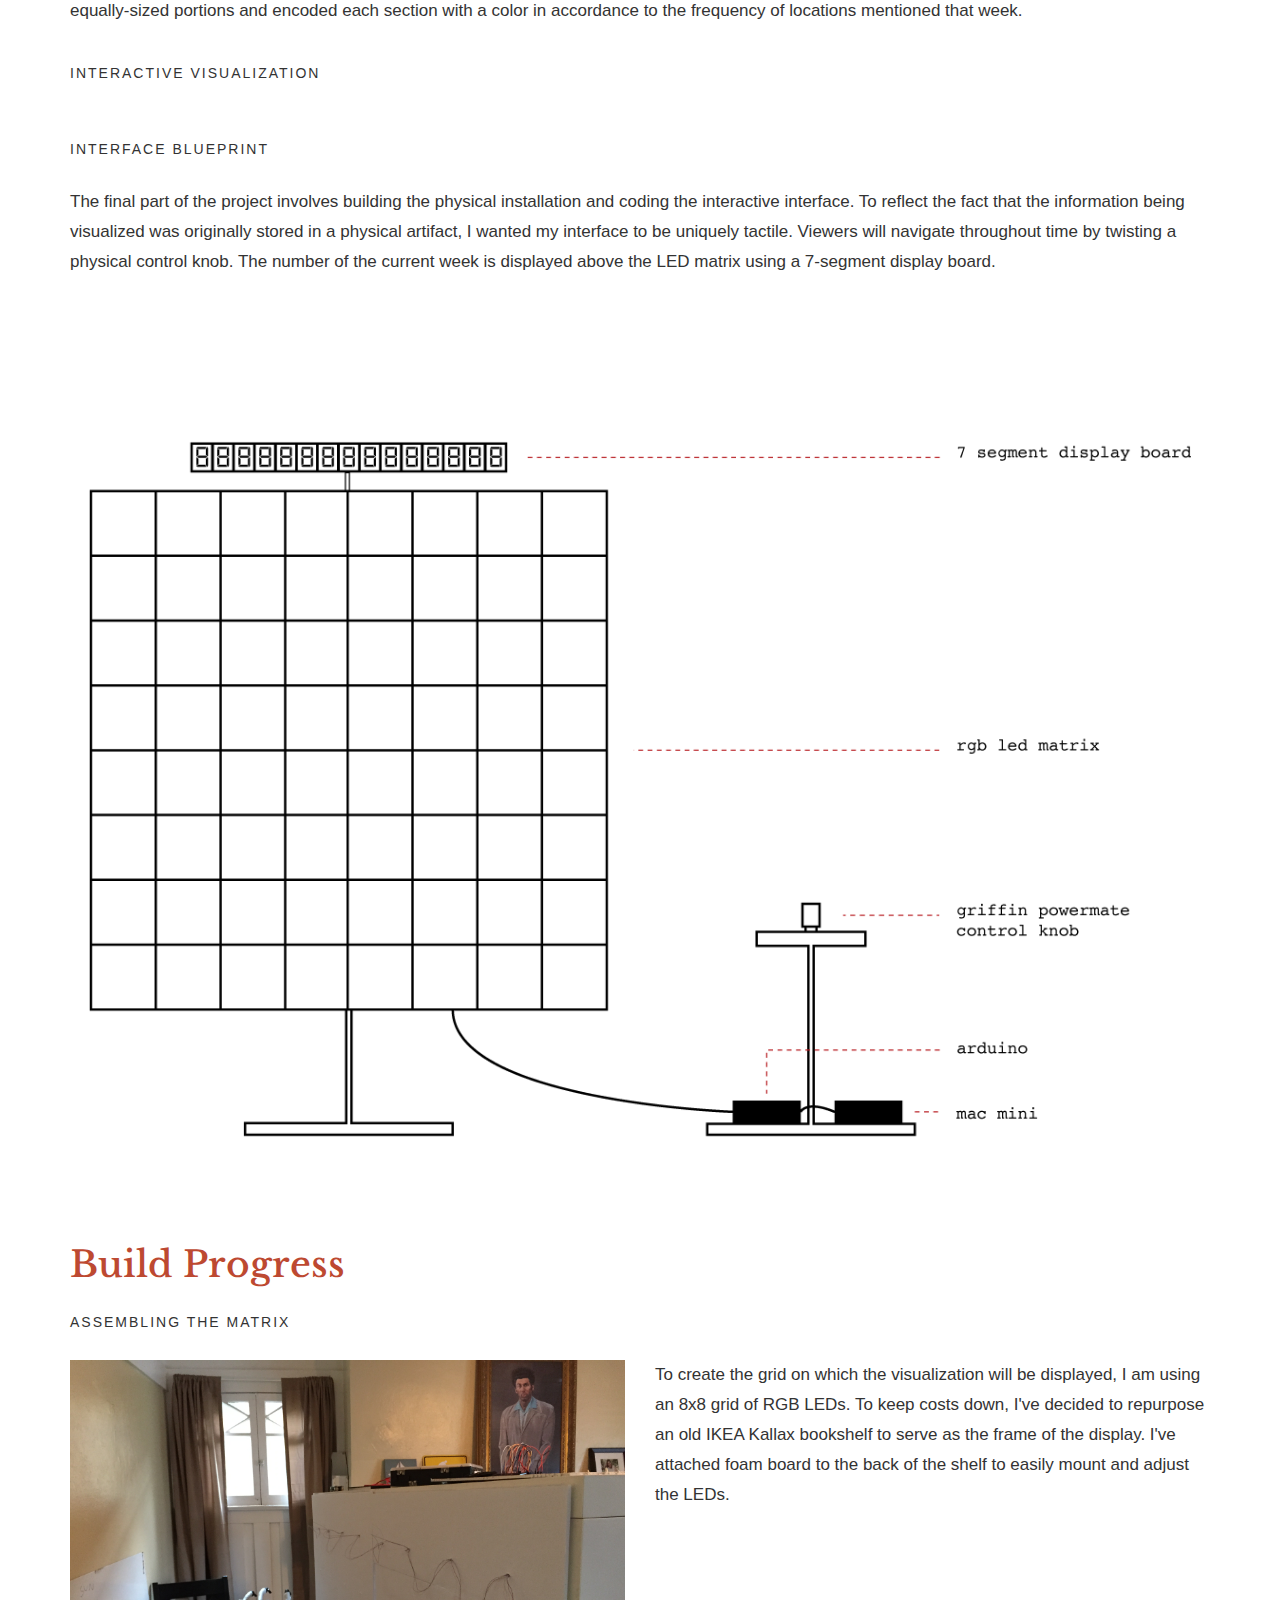
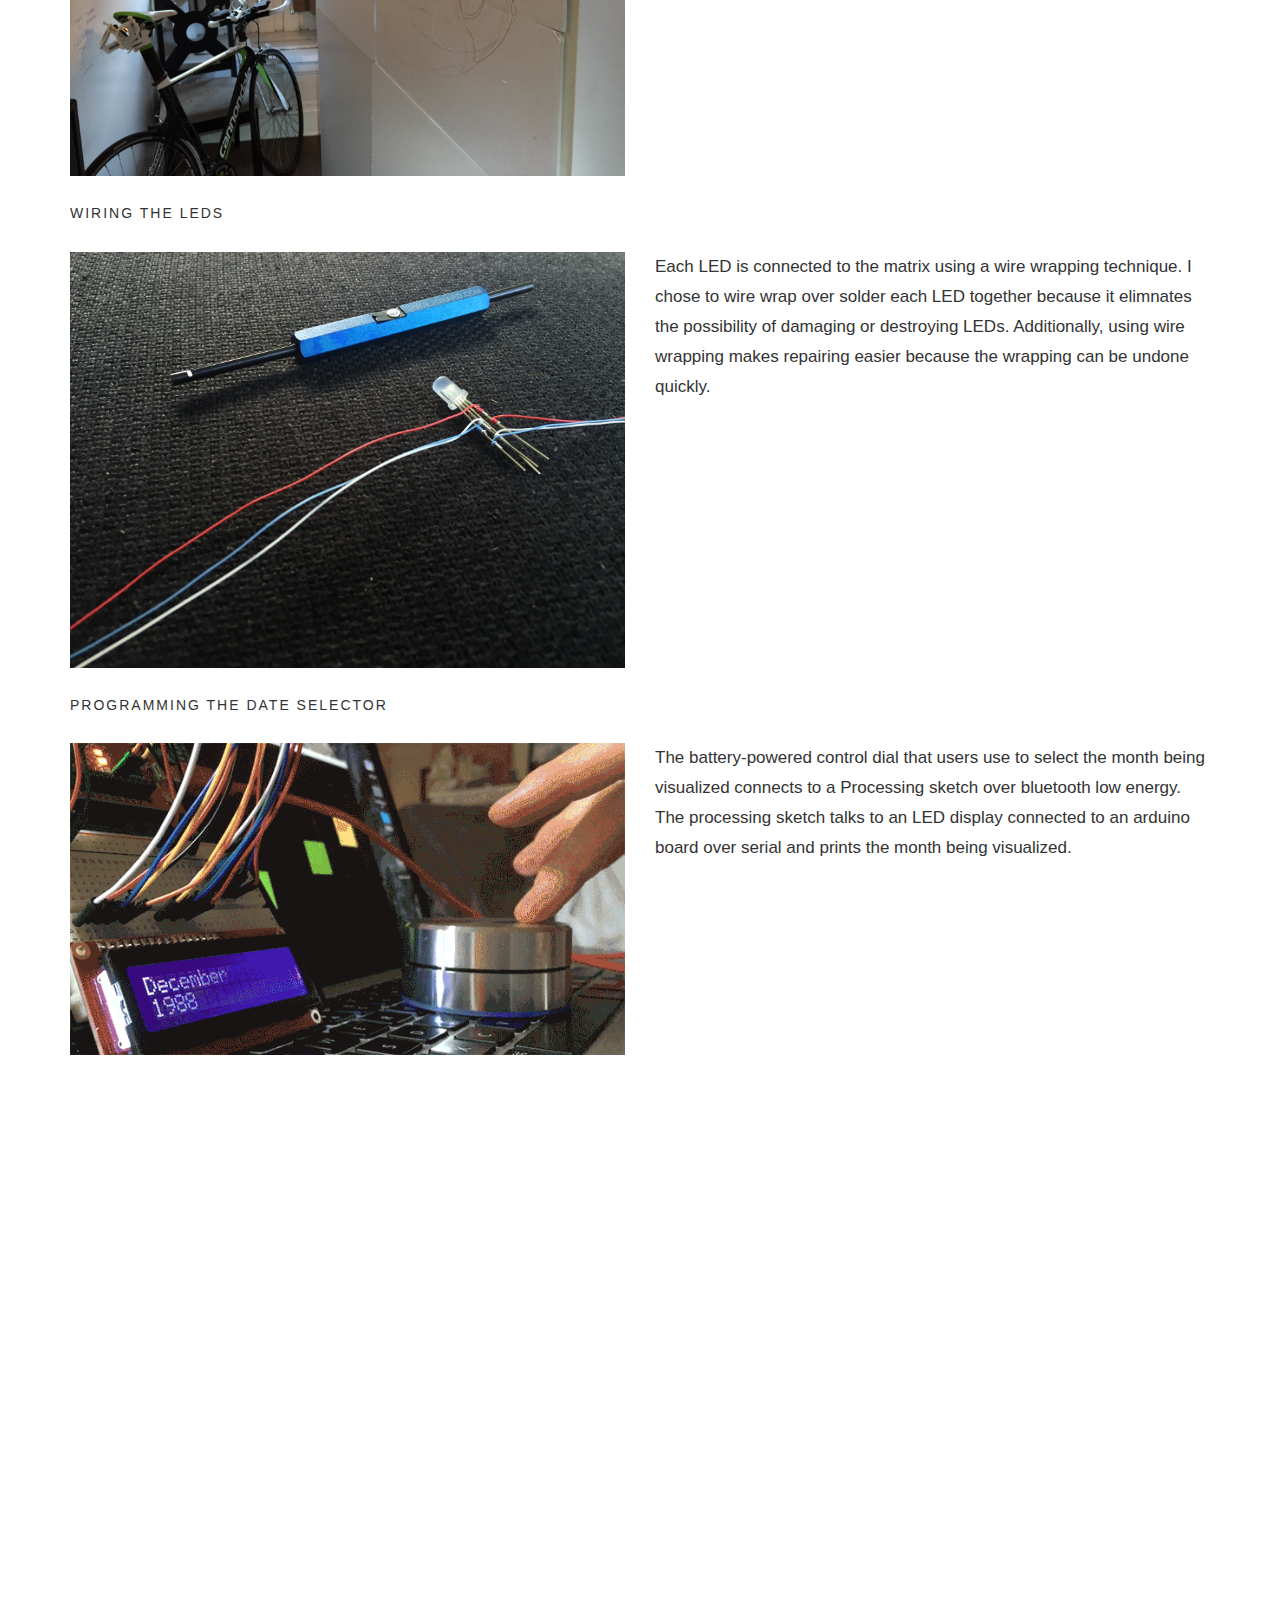
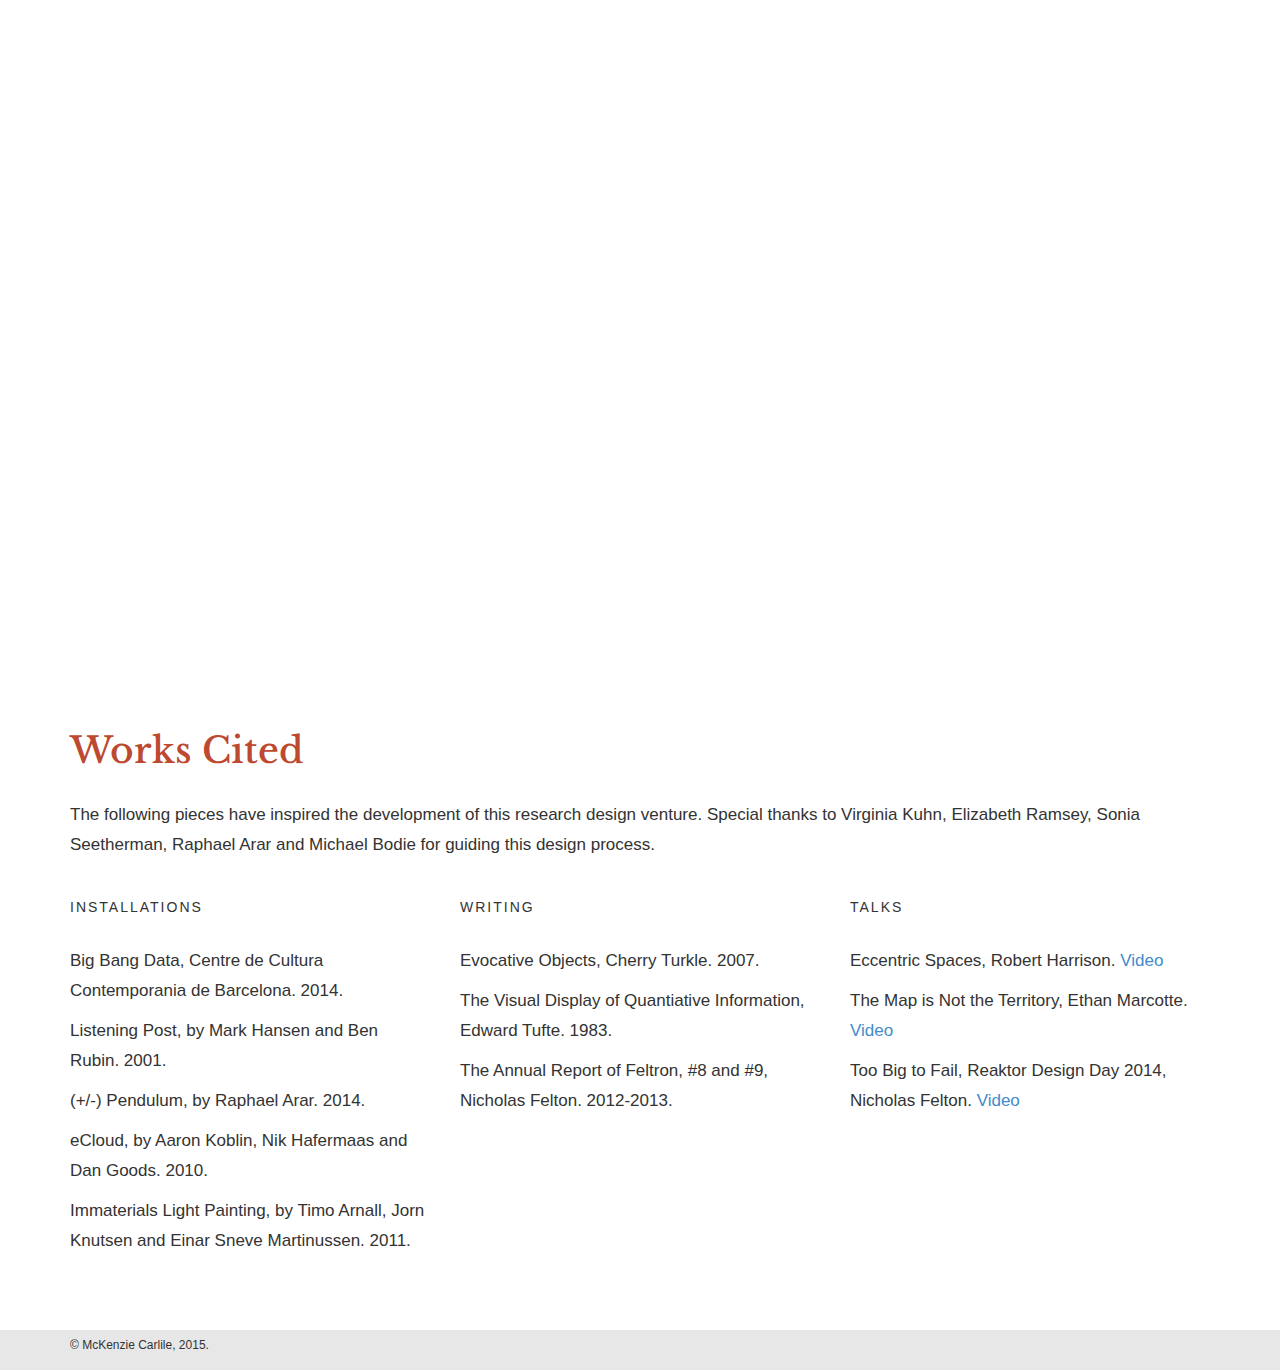
==== commit e86e8c81: "Hid control div, added build progress photos and animated gif" ====
--- a/Thesis-Website/index.html
+++ b/Thesis-Website/index.html
@@ -2,20 +2,20 @@
 <html lang="en">
 
 <head>
-  <link href='http://fonts.googleapis.com/css?family=Libre+Baskerville:400,700,400italic' rel='stylesheet' type='text/css'>
-  <link href='http://fonts.googleapis.com/css?family=Nunito:400,300,700' rel='stylesheet' type='text/css'>
-  <script language="javascript" type="text/javascript" src="../65401/js/p5/p5.js"></script>
-  <script language="javascript" type="text/javascript" src="../65401/js/p5/p5.dom.js"></script>
-  <script language="javascript" type="text/javascript" src="../65401/js/p5/sketch.js"></script>
-  <meta charset="utf-8">
-  <meta http-equiv="X-UA-Compatible" content="IE=edge">
-  <meta name="viewport" content="width=device-width, initial-scale=1">
-  <meta name="description" content="">
-  <meta name="author" content="">
-
-  <title>Media Arts + Practice Honors Thesis Installation</title>
-
-  <!-- Bootstrap Core CSS -->
+	<link href='http://fonts.googleapis.com/css?family=Libre+Baskerville:400,700,400italic' rel='stylesheet' type='text/css'>
+	<link href='http://fonts.googleapis.com/css?family=Nunito:400,300,700' rel='stylesheet' type='text/css'>
+	<script language="javascript" type="text/javascript" src="../65401/js/p5/p5.js"></script>
+	<script language="javascript" type="text/javascript" src="../65401/js/p5/p5.dom.js"></script>
+	<script language="javascript" type="text/javascript" src="../65401/js/p5/sketch.js"></script>
+	<meta charset="utf-8">
+	<meta http-equiv="X-UA-Compatible" content="IE=edge">
+	<meta name="viewport" content="width=device-width, initial-scale=1">
+	<meta name="description" content="">
+	<meta name="author" content="">
+
+	<title>Media Arts + Practice Honors Thesis Installation</title>
+
+	<!-- Bootstrap Core CSS -->
 <!--     <link href="css/bootstrap.min.css" rel="stylesheet">
 -->        <link href="css/bootstrap.css" rel="stylesheet">
 
@@ -30,331 +30,366 @@
         <script src="https://oss.maxcdn.com/libs/respond.js/1.4.2/respond.min.js"></script>
         <![endif]-->
 
-      </head>
-
-      <!-- The #page-top ID is part of the scrolling feature - the data-spy and data-target are part of the built-in Bootstrap scrollspy function -->
-
-      <body id="page-top" data-spy="scroll" data-target=".navbar-fixed-top">
-
-        <div id="wrapper">
-         <!-- Navigation -->
-         <nav class="navbar navbar-default navbar-fixed-top" role="navigation">
-          <div class="container">
-           <div class="navbar-header page-scroll">
-            <button type="button" class="navbar-toggle" data-toggle="collapse" data-target=".navbar-ex1-collapse">
-             <span class="sr-only">Toggle navigation</span>
-             <span class="icon-bar"></span>
-             <span class="icon-bar"></span>
-             <span class="icon-bar"></span>
-           </button>
-           <a class="navbar-brand page-scroll" href="#page-top">Honors Thesis Project</a>
-         </div>
-
-         <!-- Collect the nav links, forms, and other content for toggling -->
-         <div class="collapse navbar-collapse navbar-ex1-collapse">
-          <ul class="nav navbar-nav">
-           <!-- Hidden li included to remove active class from about link when scrolled up past about section -->
-           <li class="hidden">
-            <a class="page-scroll" href="#page-top"></a>
-          </li>
-          <li>
-            <a class="page-scroll" href="#abstract">Abstract</a>
-          </li>
-          <li>
-            <a class="page-scroll" href="#background">Background</a>
-          </li>
-          <li>
-            <a class="page-scroll" href="#process">Process</a>
-          </li>
-          <li>
-            <a class="page-scroll" href="#cited">Works Cited</a>
-          </li>
-        </ul>
-      </div>
-      <!-- /.navbar-collapse -->
-    </div>
-    <!-- /.container -->
-  </nav>
-
-  <!-- Intro Section -->
-  <section id="intro" class="intro-section">
-    <div class="container">
-     <div class="row">
-      <div class="col-lg-12">
-       <h2>"65401" is an interactive installation that visualizes the life of a real estate agent in a rural Missouri town in 1988 through metadata taken from her datebook.</h2>
-     </div>
-   </div>
- </div>
-</section>
-
-<!-- Abstract Section -->
-<section id="abstract" class="abstract-section">
-  <div class="container">
-   <div class="row">
-     <div class="col-md-6 col-md-push-6 second">
-      <img src="img/portrait.png">
-    </div>
-    <div class="col-md-6 col-md-pull-6 first">
-     <h1>Abstract</h1>
-     <p>Now more than ever, people interested in quantifying life experiences have access to an unprecedented deluge of information about their own personal health, travel and communication patterns. Lifelogging projects in the connected age analyze and visualize these rich trails of data that are a byproduct of life online.</p> 
-     <p>Unlike most lifelong projects, however, this installation interprets metadata extracted from a physical, non-digital artifact. 65401 is an interactive visualization of a small town in the Ozark mountains generated from the personal datebook my grandmother used when she worked as a real estate agent in the 1980s. Viewers use a tangible interface to generate a map of the town based off addresses, phone numbers and locations mentioned in this journal.</p> 
-     <p>The goal of this installation is to map this geographic metadata in a public gallery context without revealing any of the diary’s original contents. The project explores data visualization theory, crowdsourced human intelligence, the limits of computer vision, and the interaction design of tangible interfaces.</p>
-   </div>
-
- </div>
-</div>
-</section>
-
-<div class="image image1">
-  <div class="container">
-   <div class="row">
-    <div class="col-lg-12">
-     <h2>"I think of my datebook as an external information organ, a piece of my brain made out of paper instead of cells"</h2>
-     <h4>- Michelle Hublinka</h4>
-   </div>
- </div>
-</div>
-</div>
-
-<!-- Background Section -->
-<section id="background" class="background-section">
-  <div class="container">
-   <div class="row">
-     <div class="col-lg-12">
-       <h1>Background</h1>
-       <p>The process of visualizing intangible data in physical installations is an exciting and relatively new area of design research. This installation process has been informed and inspired by the following projects.</p>
-     </div>
-   </div>
-
-   <div class="row">
-     <div class="col-md-6">
-       <h4>Immaterials Light Painting</h4>
-       <p><span id="creators">Creators: </span>Timo Arnall, Jørn Knutsen and Einar Sneve Martinussen</p>
-       <p>"This project explores the invisible terrain of WiFi networks in urban spaces by light painting signal strength in long-exposure photographs. A four-meter tall measuring rod with 80 points of light reveals cross-sections through WiFi networks using a photographic technique called light-painting."</p>
-       <p>More Info: <a href="http://www.nearfield.org/2011/02/wifi-light-painting">Nearfield.org</a></p>
-     </div>
-     <div class="col-md-6">
-       <iframe src="//player.vimeo.com/video/20412632?byline=0&amp;portrait=0&amp;color=ffffff" width="100%" height="250" frameborder="0" webkitallowfullscreen mozallowfullscreen allowfullscreen></iframe>
-     </div>
-   </div>
-
-   <div class="row">
-     <div class="col-md-6">
-       <h4>eCloud</h4>
-       <p><span id="creators">Creators: </span>Aaron Koblin, Nik Hafermaas, and Dan Goods</p>
-       <p>"The eCLOUD is a dynamic sculpture inspired by the volume and behavior of an idealized cloud. Made from unique polycarbonate tiles that can fade between transparent and opaque states, its patterns are transformed periodically by real time weather from around the world."</p>
-       <p>More Info: <a href="http://www.ecloudproject.com/">ecloudproject.org</a></p>
-     </div>
-     <div class="col-md-6">
-       <iframe src="//player.vimeo.com/video/15108251?byline=0&amp;portrait=0&amp;color=ffffff" width="100%" height="250" frameborder="0" webkitallowfullscreen mozallowfullscreen allowfullscreen></iframe>
-     </div>
-   </div>
-
-   <div class="row">
-     <div class="col-md-6">
-       <h4>Feltron Annual Reports</h4>
-       <p>"Nicholas Felton spends much of his time thinking about data, charts and our daily routines. He is the author of many Personal Annual Reports that weave numerous measurements into a tapestry of graphs, maps and statistics reflecting the year’s activities."</p>
-       <p>More Info: <a href="http://feltron.com/">feltron.com</a></p>
-     </div>
-     <div class="col-md-6">
-       <iframe src="//player.vimeo.com/video/70340564?byline=0&amp;portrait=0&amp;color=ffffff" width="100%" height="250" frameborder="0" webkitallowfullscreen mozallowfullscreen allowfullscreen></iframe>
-     </div>
-   </div>
-
-   <div class="row">
-     <div class="col-md-6">
-       <h4>Listening Post</h4>
-       <p><span id="creators">Creators: </span>Mark Hansen and Ben Rubin</p>
-       <p>"In Listening Post, viewers are immersed in a sonification and visualization of thousands of simultaneous conversations happening on the internet at that moment in real-time. An arched wall of hundreds of small screens display ever-changing text in a cool glowing blue. Electronically-generated voices in both a pitched-monotone and natural-inflection sing out the text from every corner of the room singly, overlapping, or in strange harmonies."</p>
-       <p>More Info: <a href="http://modes.io/listening-post-ten-years-on/">modes.io</a></p>
-     </div>
-     <div class="col-md-6">
-       <iframe src="//player.vimeo.com/video/3885443?byline=0&amp;portrait=0&amp;color=ffffff" width="100%" height="250" frameborder="0" webkitallowfullscreen mozallowfullscreen allowfullscreen></iframe>
-     </div>
-   </div>
- </section>
-
-
- <!-- Process Section -->
- <section id="process" class="process-section">
-  <div class="container">
-    <h1>Design Process</h1>
-
-    <h4>Data Entry Methods</h4>
-    <div class="row">
-      <div class="col-md-6">
-        <p>Extracting the data to be visualized for my project was a time consuming endeavor. During this phase of the project, I discovered that optical character recognition software doesn't work with handwritten letters. Although I have access to journals from 1988, 1989 and 1990, I  found that I would only have enough time to encode and visualize one of these years. My challenge was to encode 300 JPG scanned images of handwritten notes with scribbles, doodles and coffee stains into something that can be parsed by a computer. I turned to Amazon Mechanical Turk to try to minimize the hours I would spend hand copying her notes into a XML document. I funded my AMT account with $10 and created 43 Human Intelligence Tasks. I created an HTML template that would show the image I needed transcoded on the left side of the screen and fields to input text dates and entry values. Only 5 of 43 were submitted, however, so I had to try another strategy to finish the project. </p>
-      </div>
-      <div class="col-md-6">
-        <img src="img/scannedentries.png">
-      </div>
-    </div>
-
-    <div class="row">
-      <div class="col-lg-12">
-        <img src="img/transcribingentries.png">
-      </div>
-    </div>
-
-    <h4>Prototype 1</h4>
-    <div class="row">
-      <div class="col-md-6">
-        <img src="img/visualization1.png">
-      </div>
-      <div class="col-md-6">
-        <p>Once the information was organized in a digital file, I was able to explore several data visualization strategies. Before I knew I wanted to focus on geographic information, I first created a test visualization that shows word count per entry in my grandmother's diary from January 1986. Each column represents one entry and each dot in that row represents a word.</p>
-        <p>I went about making this visualization to figure out how I should structure my data within a JSON file so it can be parsed and visualized procedurally. Since the project involves so much hand transcribing of information, I needed to make sure that I wanted to use the D3.js library to do the heavy lifting for me in generating visualizations.</p>
-      </div>
-    </div>
-
-    <h4>Prototype 2</h4>
-    <div class="row">
-      <div class="col-md-6">
-        <img src="img/visualization2.png">
-      </div>
-      <div class="col-md-6">
-        <p>The visualization above looked at the frequency of times my grandmother mentioned a location in her journal, but it didn't give any sense of what that location looked like. For my second prototype, I wanted to viscerally connect the audience to the real locations my grandmother mentioned in her diary. For each address or street mentioned, I entered the location into Google Maps street view, zoomed out as far as I could and took a screenshot. After compiling all of these images, I used Adobe Photoshop's Batch Processing function to crop out all interface elements, resize the image to a manageable size and apply a black and white filter.</p>
-
-        <p>Next, I created a processing sketch that lets viewers interact with a timeline from January 1 - March 31, 1988. If my grandmother visited a location on the selected date, an image from Google Maps street view is shown. If she visited multiple locations, photos of each location are layered in the same window.</p>
-
-        <p><a href="https://github.com/mcarlile/PlannerVisualization2">View on GitHub</a>.</p>
-      </div>
-    </div>
-
-    <h4>Prototype 3</h4>
-    <div class="row">
-      <div class="col-md-6">
-        <img src="img/visualization3.png">
-      </div>
-      <div class="col-md-6">
-        <p>A third prototype during the exploration period of this project involved designing a system that compared the geographic metadata of individual entries to the textual information contained within each entry. To accomplish this, I created a new processing sketch with two modes. After a user selects an entry date, they can toggle between the non-redacted version of the date in question or the version redacted to just geographic information.</p>
-        <p>This prototype showed that many of the entries from my grandmother's diary do not reference specific locations. This discovery informed my decision to visualize location data in weeks and months, not days.</p>
-      </div>
-    </div>
-
-    <h4>Prototype 4</h4>
-    <div class="row">
-      <div class="col-md-6">
-        <iframe width='100%' height='500px' frameBorder='0' src='https://a.tiles.mapbox.com/v4/mcarlile.l84h07kj/attribution,geocoder,share.html?access_token=pk.eyJ1IjoibWNhcmxpbGUiLCJhIjoiOGdHNmxVMCJ9.7S_5i-9rrcECzYYGVddZyQ'></iframe>
-      </div>
-      <div class="col-md-6">
-        <p>As I was working on the third prototype, I noticed that my grandmother’s entries often contained 10 digit sequences of numbers. After looking a few of them up, I uncovered that many of these were long distance telephone numbers to area codes outside of the state of Missouri. After getting a CSV with each date and phone number, I used Whitepages' Pro Graph API to map the phone numbers to specific addresses if possible and to zip codes if necessary. In the MapBox visualization, lines with lower opacity represent calls made only one time, while lines with higher opacity represent calls made multiple times.</p>
-      </div>
-    </div>
-
-    <h4>Prototype 5</h4>
-    <div class="row">
-      <div class="col-md-6">
-        <iframe width='100%' height='500px' frameBorder='0' src='https://a.tiles.mapbox.com/v4/mcarlile.lhm94596/attribution,geocoder,share.html?access_token=pk.eyJ1IjoibWNhcmxpbGUiLCJhIjoiOGdHNmxVMCJ9.7S_5i-9rrcECzYYGVddZyQ'></iframe>
-      </div>
-      <div class="col-md-6">
-        <p>The final section of the project I worked on was organizing all addresses mentioned in the 1988 datebook into a comprehensive geoJSON file. Each location can now be given an infinite number of specific attributes, such as week or month visited, associated clients or styling information.</p>
-      </div>
-    </div>
-
-    <h4>Final Visualization</h4>
-    <div class="row">
-      <div class="col-lg-12">
-        <img src="img/segmentedaddresses.png">
-      </div>
-    </div>
-    <div class="row">
-      <div class="col-lg-12">
-        <p>I finally settled on an 8x8 grid visualization to map the locations that my grandmother mentioned in her journal. Presenting the information with such low fidelity represents the inexact nature of the handwritten data set and data extraction process. </p>
-
-        <p>I've included an example of this process above. For each week, I plotted all points from the dataset into a Mapbox project, broke the map into 64 equally-sized portions and encoded each section with a color in accordance to the frequency of locations mentioned that week.</p>
-      </div>
-    </div>
-
-    <h4>Interactive Visualization</h4>
-    <div class="row">
-      <div class="col-lg-12">
-        <div id="visualizationContainer"></div>
-      </div>
-      <div class="col-md-6">
-        <h3>Month: <span id="displayedMonth"></span> 1988</h3>
-        <div id="controlContainer"></div>
-      </div>
-    </div>
-
-
-    <h4>Interface Blueprint</h4>
-    <div class="row">
-      <div class="col-lg-12">
-       <p>The final part of the project involves building the physical installation and coding the interactive interface. To reflect the fact that the information being visualized was originally stored in a physical artifact, I wanted my interface to be uniquely tactile. Viewers will navigate throughout time by twisting a physical control knob. The number of the current week is displayed above the LED matrix using a 7-segment display board.</p>
-     </div>
-   </div>
-   <div class="row">
-    <div class="col-lg-12">
-      <img src="img/elevation.png">
-    </div>
-  </div>
-
-</div>
-</section>
-
-<div class="image image2">
-  <div class="container">
-   <div class="row">
-    <div class="col-lg-12">
-     <h2>"There is a kind of magic to a map... We explore an area, we document it. And in doing so we create a thing, an artifact, that outlines and represents our understanding of that space."</h2>
-     <h4>- Ethan Marcotte</h4>
-   </div>
- </div>
-</div>
-</div>
-
-<section id="cited" class="cited-section">
- <div class="container">
-   <h1>Works Cited</h1>
-   <p>The following pieces have inspired the development of this research design venture. Special thanks to Virginia Kuhn, Elizabeth Ramsey, Sonia Seetherman, Raphael Arar and Michael Bodie for guiding this design process. </p>
-   <div class="row">
-    <div class="col-md-4">
-     <h4>Installations</h4>
-     <p>Big Bang Data, Centre de Cultura Contemporania de Barcelona. 2014.</p>
-     <p>Listening Post, by Mark Hansen and Ben Rubin. 2001.</p>
-     <p>(+/-) Pendulum, by Raphael Arar. 2014.</p>
-     <p>eCloud, by Aaron Koblin, Nik Hafermaas and Dan Goods. 2010.</p>
-     <p>Immaterials Light Painting, by Timo Arnall, Jorn Knutsen and Einar Sneve Martinussen. 2011.</p>
-   </div>
-   <div class="col-md-4">
-    <h4>Writing</h4>
-    <p>Evocative Objects, Cherry Turkle. 2007.</p>
-    <p>The Visual Display of Quantiative Information, Edward Tufte. 1983.</p>
-    <p>The Annual Report of Feltron, #8 and #9, Nicholas Felton. 2012-2013.</p>
-  </div>
-  <div class="col-md-4">
-    <h4>Talks</h4>
-    <p>Eccentric Spaces, Robert Harrison. <a href="http://vimeo.com/63525054">Video</a></p>
-    <p>The Map is Not the Territory, Ethan Marcotte. <a href="http://vimeo.com/63525054">Video</a></p>
-    <p>Too Big to Fail, Reaktor Design Day 2014, Nicholas Felton. <a href="http://vimeo.com/109119931">Video</a></p>
-  </div>
-</div>
-</div>
-</section>
-</div>
-<div id="footer">
-  <div class="container">
-    <p class="muted credit">© McKenzie Carlile, 2015.</p>
-  </div>
-</div>
-
-
-
-
-
-
-<!-- jQuery -->
-<script src="js/jquery.js"></script>
-
-<!-- Bootstrap Core JavaScript -->
-<script src="js/bootstrap.min.js"></script>
-
-<!-- Scrolling Nav JavaScript -->
-<script src="js/jquery.easing.min.js"></script>
-<script src="js/scrolling-nav.js"></script>
-
-
-</body>
-
-</html>
+    </head>
+
+    <!-- The #page-top ID is part of the scrolling feature - the data-spy and data-target are part of the built-in Bootstrap scrollspy function -->
+
+    <body id="page-top" data-spy="scroll" data-target=".navbar-fixed-top">
+
+    	<div id="wrapper">
+    		<!-- Navigation -->
+    		<nav class="navbar navbar-default navbar-fixed-top" role="navigation">
+    			<div class="container">
+    				<div class="navbar-header page-scroll">
+    					<button type="button" class="navbar-toggle" data-toggle="collapse" data-target=".navbar-ex1-collapse">
+    						<span class="sr-only">Toggle navigation</span>
+    						<span class="icon-bar"></span>
+    						<span class="icon-bar"></span>
+    						<span class="icon-bar"></span>
+    					</button>
+    					<a class="navbar-brand page-scroll" href="#page-top">Honors Thesis Project</a>
+    				</div>
+
+    				<!-- Collect the nav links, forms, and other content for toggling -->
+    				<div class="collapse navbar-collapse navbar-ex1-collapse">
+    					<ul class="nav navbar-nav">
+    						<!-- Hidden li included to remove active class from about link when scrolled up past about section -->
+    						<li class="hidden">
+    							<a class="page-scroll" href="#page-top"></a>
+    						</li>
+    						<li>
+    							<a class="page-scroll" href="#abstract">Abstract</a>
+    						</li>
+    						<li>
+    							<a class="page-scroll" href="#background">Background</a>
+    						</li>
+    						<li>
+    							<a class="page-scroll" href="#process">Process</a>
+    						</li>
+    						<li>
+    							<a class="page-scroll" href="#cited">Works Cited</a>
+    						</li>
+    					</ul>
+    				</div>
+    				<!-- /.navbar-collapse -->
+    			</div>
+    			<!-- /.container -->
+    		</nav>
+
+    		<!-- Intro Section -->
+    		<section id="intro" class="intro-section">
+    			<div class="container">
+    				<div class="row">
+    					<div class="col-lg-12">
+    						<h2>"65401" is an interactive installation that visualizes the life of a real estate agent in a rural Missouri town in 1988 through metadata taken from her datebook.</h2>
+    					</div>
+    				</div>
+    			</div>
+    		</section>
+
+    		<!-- Abstract Section -->
+    		<section id="abstract" class="abstract-section">
+    			<div class="container">
+    				<div class="row">
+    					<div class="col-md-6 col-md-push-6 second">
+    						<img src="img/portrait.png">
+    					</div>
+    					<div class="col-md-6 col-md-pull-6 first">
+    						<h1>Abstract</h1>
+    						<p>Now more than ever, people interested in quantifying life experiences have access to an unprecedented deluge of information about their own personal health, travel and communication patterns. Lifelogging projects in the connected age analyze and visualize these rich trails of data that are a byproduct of life online.</p> 
+    						<p>Unlike most lifelong projects, however, this installation interprets metadata extracted from a physical, non-digital artifact. 65401 is an interactive visualization of a small town in the Ozark mountains generated from the personal datebook my grandmother used when she worked as a real estate agent in the 1980s. Viewers use a tangible interface to generate a map of the town based off addresses, phone numbers and locations mentioned in this journal.</p> 
+    						<p>The goal of this installation is to map this geographic metadata in a public gallery context without revealing any of the diary’s original contents. The project explores data visualization theory, crowdsourced human intelligence, the limits of computer vision, and the interaction design of tangible interfaces.</p>
+    					</div>
+
+    				</div>
+    			</div>
+    		</section>
+
+    		<div class="image image1">
+    			<div class="container">
+    				<div class="row">
+    					<div class="col-lg-12">
+    						<h2>"I think of my datebook as an external information organ, a piece of my brain made out of paper instead of cells"</h2>
+    						<h4>- Michelle Hublinka</h4>
+    					</div>
+    				</div>
+    			</div>
+    		</div>
+
+    		<!-- Background Section -->
+    		<section id="background" class="background-section">
+    			<div class="container">
+    				<div class="row">
+    					<div class="col-lg-12">
+    						<h1>Background</h1>
+    						<p>The process of visualizing intangible data in physical installations is an exciting and relatively new area of design research. This installation process has been informed and inspired by the following projects.</p>
+    					</div>
+    				</div>
+
+    				<div class="row">
+    					<div class="col-md-6">
+    						<h4>Immaterials Light Painting</h4>
+    						<p><span id="creators">Creators: </span>Timo Arnall, Jørn Knutsen and Einar Sneve Martinussen</p>
+    						<p>"This project explores the invisible terrain of WiFi networks in urban spaces by light painting signal strength in long-exposure photographs. A four-meter tall measuring rod with 80 points of light reveals cross-sections through WiFi networks using a photographic technique called light-painting."</p>
+    						<p>More Info: <a href="http://www.nearfield.org/2011/02/wifi-light-painting">Nearfield.org</a></p>
+    					</div>
+    					<div class="col-md-6">
+    						<iframe src="//player.vimeo.com/video/20412632?byline=0&amp;portrait=0&amp;color=ffffff" width="100%" height="250" frameborder="0" webkitallowfullscreen mozallowfullscreen allowfullscreen></iframe>
+    					</div>
+    				</div>
+
+    				<div class="row">
+    					<div class="col-md-6">
+    						<h4>eCloud</h4>
+    						<p><span id="creators">Creators: </span>Aaron Koblin, Nik Hafermaas, and Dan Goods</p>
+    						<p>"The eCLOUD is a dynamic sculpture inspired by the volume and behavior of an idealized cloud. Made from unique polycarbonate tiles that can fade between transparent and opaque states, its patterns are transformed periodically by real time weather from around the world."</p>
+    						<p>More Info: <a href="http://www.ecloudproject.com/">ecloudproject.org</a></p>
+    					</div>
+    					<div class="col-md-6">
+    						<iframe src="//player.vimeo.com/video/15108251?byline=0&amp;portrait=0&amp;color=ffffff" width="100%" height="250" frameborder="0" webkitallowfullscreen mozallowfullscreen allowfullscreen></iframe>
+    					</div>
+    				</div>
+
+    				<div class="row">
+    					<div class="col-md-6">
+    						<h4>Feltron Annual Reports</h4>
+    						<p>"Nicholas Felton spends much of his time thinking about data, charts and our daily routines. He is the author of many Personal Annual Reports that weave numerous measurements into a tapestry of graphs, maps and statistics reflecting the year’s activities."</p>
+    						<p>More Info: <a href="http://feltron.com/">feltron.com</a></p>
+    					</div>
+    					<div class="col-md-6">
+    						<iframe src="//player.vimeo.com/video/70340564?byline=0&amp;portrait=0&amp;color=ffffff" width="100%" height="250" frameborder="0" webkitallowfullscreen mozallowfullscreen allowfullscreen></iframe>
+    					</div>
+    				</div>
+
+    				<div class="row">
+    					<div class="col-md-6">
+    						<h4>Listening Post</h4>
+    						<p><span id="creators">Creators: </span>Mark Hansen and Ben Rubin</p>
+    						<p>"In Listening Post, viewers are immersed in a sonification and visualization of thousands of simultaneous conversations happening on the internet at that moment in real-time. An arched wall of hundreds of small screens display ever-changing text in a cool glowing blue. Electronically-generated voices in both a pitched-monotone and natural-inflection sing out the text from every corner of the room singly, overlapping, or in strange harmonies."</p>
+    						<p>More Info: <a href="http://modes.io/listening-post-ten-years-on/">modes.io</a></p>
+    					</div>
+    					<div class="col-md-6">
+    						<iframe src="//player.vimeo.com/video/3885443?byline=0&amp;portrait=0&amp;color=ffffff" width="100%" height="250" frameborder="0" webkitallowfullscreen mozallowfullscreen allowfullscreen></iframe>
+    					</div>
+    				</div>
+    			</section>
+
+
+    			<!-- Process Section -->
+    			<section id="process" class="process-section">
+    				<div class="container">
+    					<h1>Design Process</h1>
+
+    					<h4>Data Entry Methods</h4>
+    					<div class="row">
+    						<div class="col-md-6">
+    							<p>Extracting the data to be visualized for my project was a time consuming endeavor. During this phase of the project, I discovered that optical character recognition software doesn't work with handwritten letters. Although I have access to journals from 1988, 1989 and 1990, I  found that I would only have enough time to encode and visualize one of these years. My challenge was to encode 300 JPG scanned images of handwritten notes with scribbles, doodles and coffee stains into something that can be parsed by a computer. I turned to Amazon Mechanical Turk to try to minimize the hours I would spend hand copying her notes into a XML document. I funded my AMT account with $10 and created 43 Human Intelligence Tasks. I created an HTML template that would show the image I needed transcoded on the left side of the screen and fields to input text dates and entry values. Only 5 of 43 were submitted, however, so I had to try another strategy to finish the project. </p>
+    						</div>
+    						<div class="col-md-6">
+    							<img src="img/scannedentries.png">
+    						</div>
+    					</div>
+
+    					<div class="row">
+    						<div class="col-lg-12">
+    							<img src="img/transcribingentries.png">
+    						</div>
+    					</div>
+
+    					<h4>Prototype 1</h4>
+    					<div class="row">
+    						<div class="col-md-6">
+    							<img src="img/visualization1.png">
+    						</div>
+    						<div class="col-md-6">
+    							<p>Once the information was organized in a digital file, I was able to explore several data visualization strategies. Before I knew I wanted to focus on geographic information, I first created a test visualization that shows word count per entry in my grandmother's diary from January 1986. Each column represents one entry and each dot in that row represents a word.</p>
+    							<p>I went about making this visualization to figure out how I should structure my data within a JSON file so it can be parsed and visualized procedurally. Since the project involves so much hand transcribing of information, I needed to make sure that I wanted to use the D3.js library to do the heavy lifting for me in generating visualizations.</p>
+    						</div>
+    					</div>
+
+    					<h4>Prototype 2</h4>
+    					<div class="row">
+    						<div class="col-md-6">
+    							<img src="img/visualization2.png">
+    						</div>
+    						<div class="col-md-6">
+    							<p>The visualization above looked at the frequency of times my grandmother mentioned a location in her journal, but it didn't give any sense of what that location looked like. For my second prototype, I wanted to viscerally connect the audience to the real locations my grandmother mentioned in her diary. For each address or street mentioned, I entered the location into Google Maps street view, zoomed out as far as I could and took a screenshot. After compiling all of these images, I used Adobe Photoshop's Batch Processing function to crop out all interface elements, resize the image to a manageable size and apply a black and white filter.</p>
+
+    							<p>Next, I created a processing sketch that lets viewers interact with a timeline from January 1 - March 31, 1988. If my grandmother visited a location on the selected date, an image from Google Maps street view is shown. If she visited multiple locations, photos of each location are layered in the same window.</p>
+
+    							<p><a href="https://github.com/mcarlile/PlannerVisualization2">View on GitHub</a>.</p>
+    						</div>
+    					</div>
+
+    					<h4>Prototype 3</h4>
+    					<div class="row">
+    						<div class="col-md-6">
+    							<img src="img/visualization3.png">
+    						</div>
+    						<div class="col-md-6">
+    							<p>A third prototype during the exploration period of this project involved designing a system that compared the geographic metadata of individual entries to the textual information contained within each entry. To accomplish this, I created a new processing sketch with two modes. After a user selects an entry date, they can toggle between the non-redacted version of the date in question or the version redacted to just geographic information.</p>
+    							<p>This prototype showed that many of the entries from my grandmother's diary do not reference specific locations. This discovery informed my decision to visualize location data in weeks and months, not days.</p>
+    						</div>
+    					</div>
+
+    					<h4>Prototype 4</h4>
+    					<div class="row">
+    						<div class="col-md-6">
+    							<iframe width='100%' height='500px' frameBorder='0' src='https://a.tiles.mapbox.com/v4/mcarlile.l84h07kj/attribution,geocoder,share.html?access_token=pk.eyJ1IjoibWNhcmxpbGUiLCJhIjoiOGdHNmxVMCJ9.7S_5i-9rrcECzYYGVddZyQ'></iframe>
+    						</div>
+    						<div class="col-md-6">
+    							<p>As I was working on the third prototype, I noticed that my grandmother’s entries often contained 10 digit sequences of numbers. After looking a few of them up, I uncovered that many of these were long distance telephone numbers to area codes outside of the state of Missouri. After getting a CSV with each date and phone number, I used Whitepages' Pro Graph API to map the phone numbers to specific addresses if possible and to zip codes if necessary. In the MapBox visualization, lines with lower opacity represent calls made only one time, while lines with higher opacity represent calls made multiple times.</p>
+    						</div>
+    					</div>
+
+    					<h4>Prototype 5</h4>
+    					<div class="row">
+    						<div class="col-md-6">
+    							<iframe width='100%' height='500px' frameBorder='0' src='https://a.tiles.mapbox.com/v4/mcarlile.lhm94596/attribution,geocoder,share.html?access_token=pk.eyJ1IjoibWNhcmxpbGUiLCJhIjoiOGdHNmxVMCJ9.7S_5i-9rrcECzYYGVddZyQ'></iframe>
+    						</div>
+    						<div class="col-md-6">
+    							<p>The final section of the project I worked on was organizing all addresses mentioned in the 1988 datebook into a comprehensive geoJSON file. Each location can now be given an infinite number of specific attributes, such as week or month visited, associated clients or styling information.</p>
+    						</div>
+    					</div>
+
+    					<h4>Final Visualization</h4>
+    					<div class="row">
+    						<div class="col-lg-12">
+    							<img src="img/segmentedaddresses.png">
+    						</div>
+    					</div>
+    					<div class="row">
+    						<div class="col-lg-12">
+    							<p>I finally settled on an 8x8 grid visualization to map the locations that my grandmother mentioned in her journal. Presenting the information with such low fidelity represents the inexact nature of the handwritten data set and data extraction process. </p>
+
+    							<p>I've included an example of this process above. For each week, I plotted all points from the dataset into a Mapbox project, broke the map into 64 equally-sized portions and encoded each section with a color in accordance to the frequency of locations mentioned that week.</p>
+    						</div>
+    					</div>
+
+    					<h4>Interactive Visualization</h4>
+    					<div class="row">
+    						<div class="col-lg-12">
+    							<div id="visualizationContainer"></div>
+    						</div>
+    						<div class="col-md-6" id="hiddenControls">
+    							<h3>Month: <span id="displayedMonth"></span> 1988</h3>
+    							<div id="controlContainer"></div>
+    						</div>
+    					</div>
+
+
+    					<h4>Interface Blueprint</h4>
+    					<div class="row">
+    						<div class="col-lg-12">
+    							<p>The final part of the project involves building the physical installation and coding the interactive interface. To reflect the fact that the information being visualized was originally stored in a physical artifact, I wanted my interface to be uniquely tactile. Viewers will navigate throughout time by twisting a physical control knob. The number of the current week is displayed above the LED matrix using a 7-segment display board.</p>
+    						</div>
+    					</div>
+    					<div class="row">
+    						<div class="col-lg-12">
+    							<img src="img/elevation.png">
+    						</div>
+    					</div>
+
+    					<h1>Build Progress</h1>
+
+    					<h4>Assembling the Matrix</h4>
+    					<div class="row">
+    						<div class="col-md-6">
+    							<img src="img/wiring.jpg">
+    						</div>
+    						<div class="col-md-6">
+    							<p>To create the grid on which the visualization will be displayed, I am using an 8x8 grid of RGB LEDs. To keep costs down, I've decided to repurpose an old IKEA Kallax bookshelf to serve as the frame of the display. I've attached foam board to the back of the shelf to easily mount and adjust the LEDs.
+    							</p>
+    						</div>
+    					</div>
+
+    					<h4>Wiring the LEDs</h4>
+    					<div class="row">
+    						<div class="col-md-6">
+    							<img src="img/wirewrap.jpg">
+    						</div>
+    						<div class="col-md-6">
+    							<p>Each LED is connected to the matrix using a wire wrapping technique. I chose to wire wrap over solder each LED together because it elimnates the possibility of damaging or destroying LEDs. Additionally, using wire wrapping makes repairing easier because the wrapping can be undone quickly.</p>
+    						</div>
+    					</div>
+
+    					<h4>Programming the Date Selector</h4>
+    					<div class="row">
+    						<div class="col-md-6">
+    							<img src="img/selector.gif">
+    						</div>
+    						<div class="col-md-6">
+    							<p>The battery-powered control dial that users use to select the month being visualized connects to a Processing sketch over bluetooth low energy. The processing sketch talks to an LED display connected to an arduino board over serial and prints the month being visualized.
+    							</p>
+    						</div>
+    					</div>
+
+
+    				</div>
+    			</section>
+
+    			<div class="image image2">
+    				<div class="container">
+    					<div class="row">
+    						<div class="col-lg-12">
+    							<h2>"There is a kind of magic to a map... We explore an area, we document it. And in doing so we create a thing, an artifact, that outlines and represents our understanding of that space."</h2>
+    							<h4>- Ethan Marcotte</h4>
+    						</div>
+    					</div>
+    				</div>
+    			</div>
+
+    			<section id="cited" class="cited-section">
+    				<div class="container">
+    					<h1>Works Cited</h1>
+    					<p>The following pieces have inspired the development of this research design venture. Special thanks to Virginia Kuhn, Elizabeth Ramsey, Sonia Seetherman, Raphael Arar and Michael Bodie for guiding this design process. </p>
+    					<div class="row">
+    						<div class="col-md-4">
+    							<h4>Installations</h4>
+    							<p>Big Bang Data, Centre de Cultura Contemporania de Barcelona. 2014.</p>
+    							<p>Listening Post, by Mark Hansen and Ben Rubin. 2001.</p>
+    							<p>(+/-) Pendulum, by Raphael Arar. 2014.</p>
+    							<p>eCloud, by Aaron Koblin, Nik Hafermaas and Dan Goods. 2010.</p>
+    							<p>Immaterials Light Painting, by Timo Arnall, Jorn Knutsen and Einar Sneve Martinussen. 2011.</p>
+    						</div>
+    						<div class="col-md-4">
+    							<h4>Writing</h4>
+    							<p>Evocative Objects, Cherry Turkle. 2007.</p>
+    							<p>The Visual Display of Quantiative Information, Edward Tufte. 1983.</p>
+    							<p>The Annual Report of Feltron, #8 and #9, Nicholas Felton. 2012-2013.</p>
+    						</div>
+    						<div class="col-md-4">
+    							<h4>Talks</h4>
+    							<p>Eccentric Spaces, Robert Harrison. <a href="http://vimeo.com/63525054">Video</a></p>
+    							<p>The Map is Not the Territory, Ethan Marcotte. <a href="http://vimeo.com/63525054">Video</a></p>
+    							<p>Too Big to Fail, Reaktor Design Day 2014, Nicholas Felton. <a href="http://vimeo.com/109119931">Video</a></p>
+    						</div>
+    					</div>
+    				</div>
+    			</section>
+    		</div>
+    		<div id="footer">
+    			<div class="container">
+    				<p class="muted credit">© McKenzie Carlile, 2015.</p>
+    			</div>
+    		</div>
+
+
+
+
+
+
+    		<!-- jQuery -->
+    		<script src="js/jquery.js"></script>
+
+    		<!-- Bootstrap Core JavaScript -->
+    		<script src="js/bootstrap.min.js"></script>
+
+    		<!-- Scrolling Nav JavaScript -->
+    		<script src="js/jquery.easing.min.js"></script>
+    		<script src="js/scrolling-nav.js"></script>
+
+
+    	</body>
+
+    	</html>
--- a/Thesis-Website/css/scrolling-nav.css
+++ b/Thesis-Website/css/scrolling-nav.css
@@ -59,6 +59,10 @@
  	margin-bottom: 5%;
  }
 
+ #hiddenControls {
+ 	display: none;
+ }
+ 
  @media(min-width:767px) {
  	.navbar {
  		padding: 20px 0;
@@ -122,11 +126,12 @@
 	}
 
 	.image1 {
-		background-image: url("http://storm.usc.edu/~mcarlile/finalproject/img/journal.jpg");
+		background-image: url("http://storm.usc.edu/~mcarlile/65401/img/journal.jpg");
 	}
 
 	.image2 {
-		background-image: url("http://storm.usc.edu/~mcarlile/finalproject/img/datebook.jpg");
+		background-image: url("http://storm.usc.edu/~mcarlile/65401/img/datebook.jpg");
+		margin-top: 40px;
 	}
 
 	.image .row {
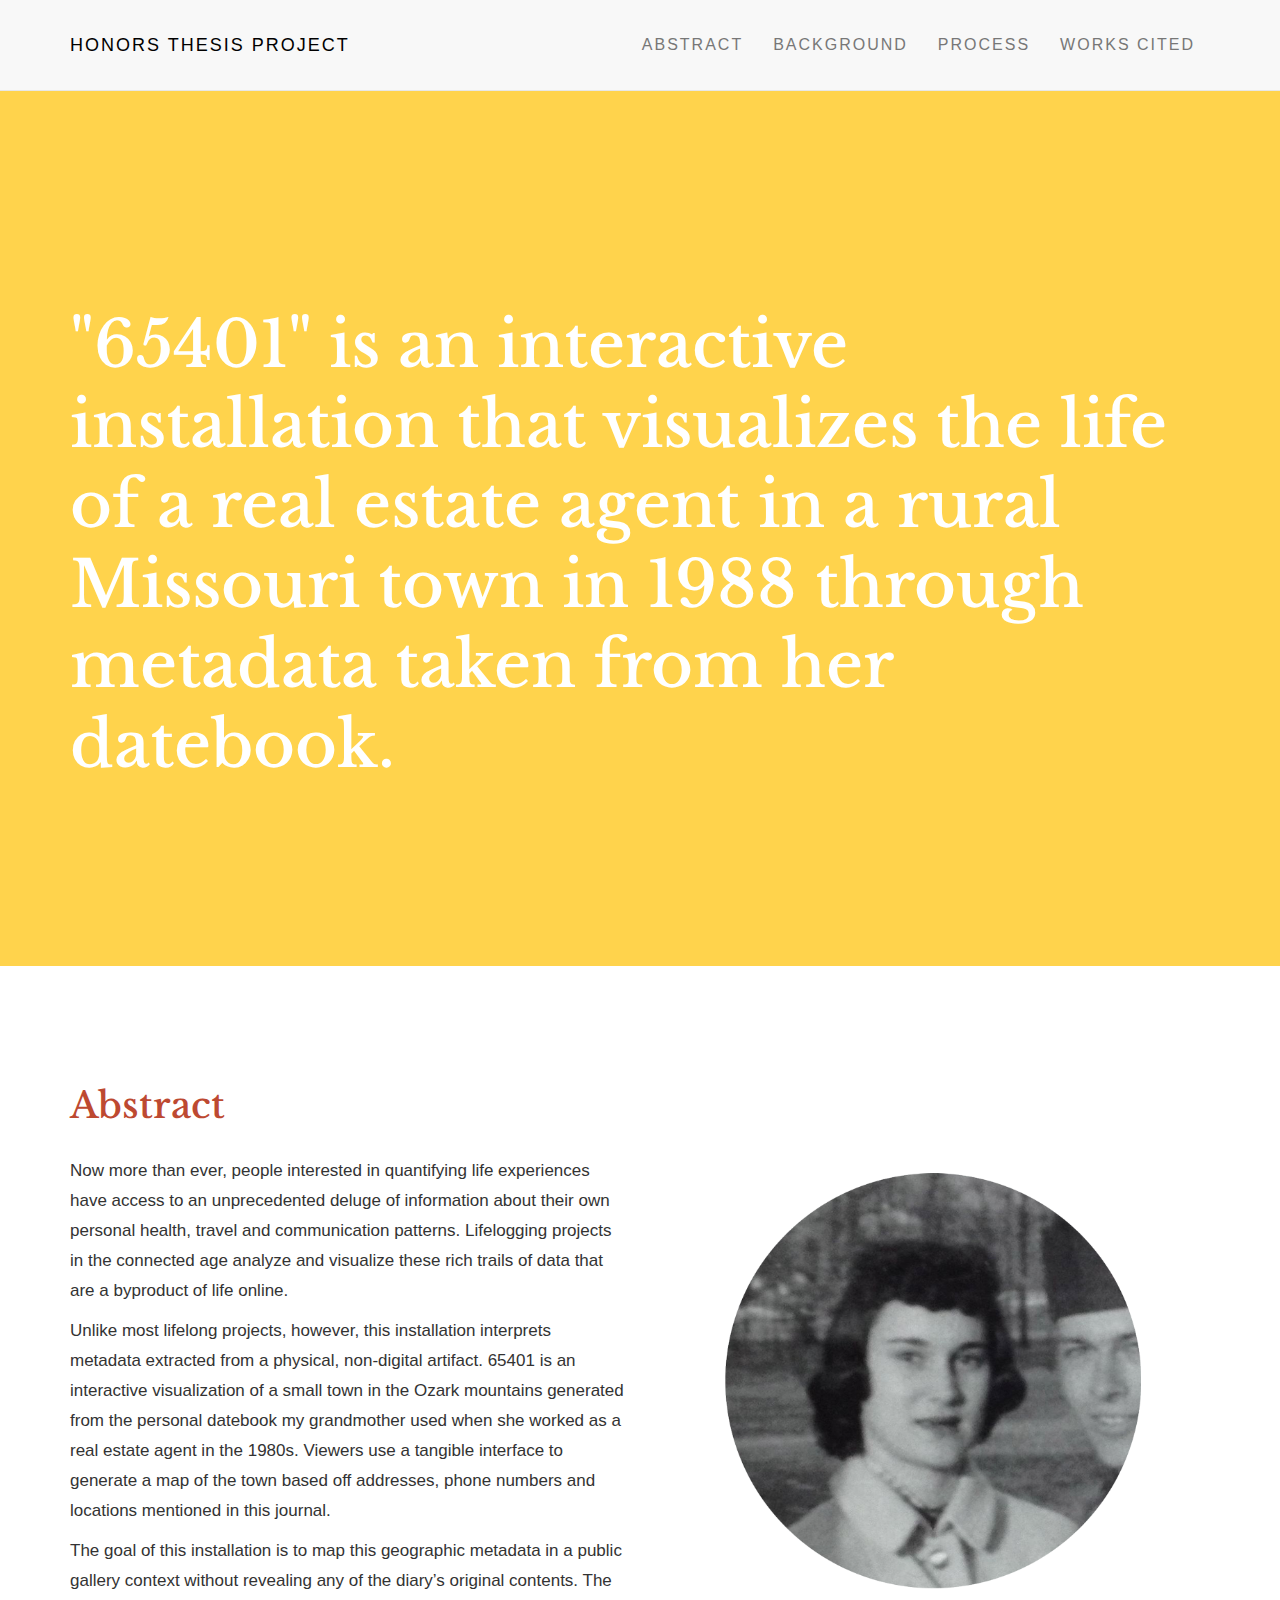
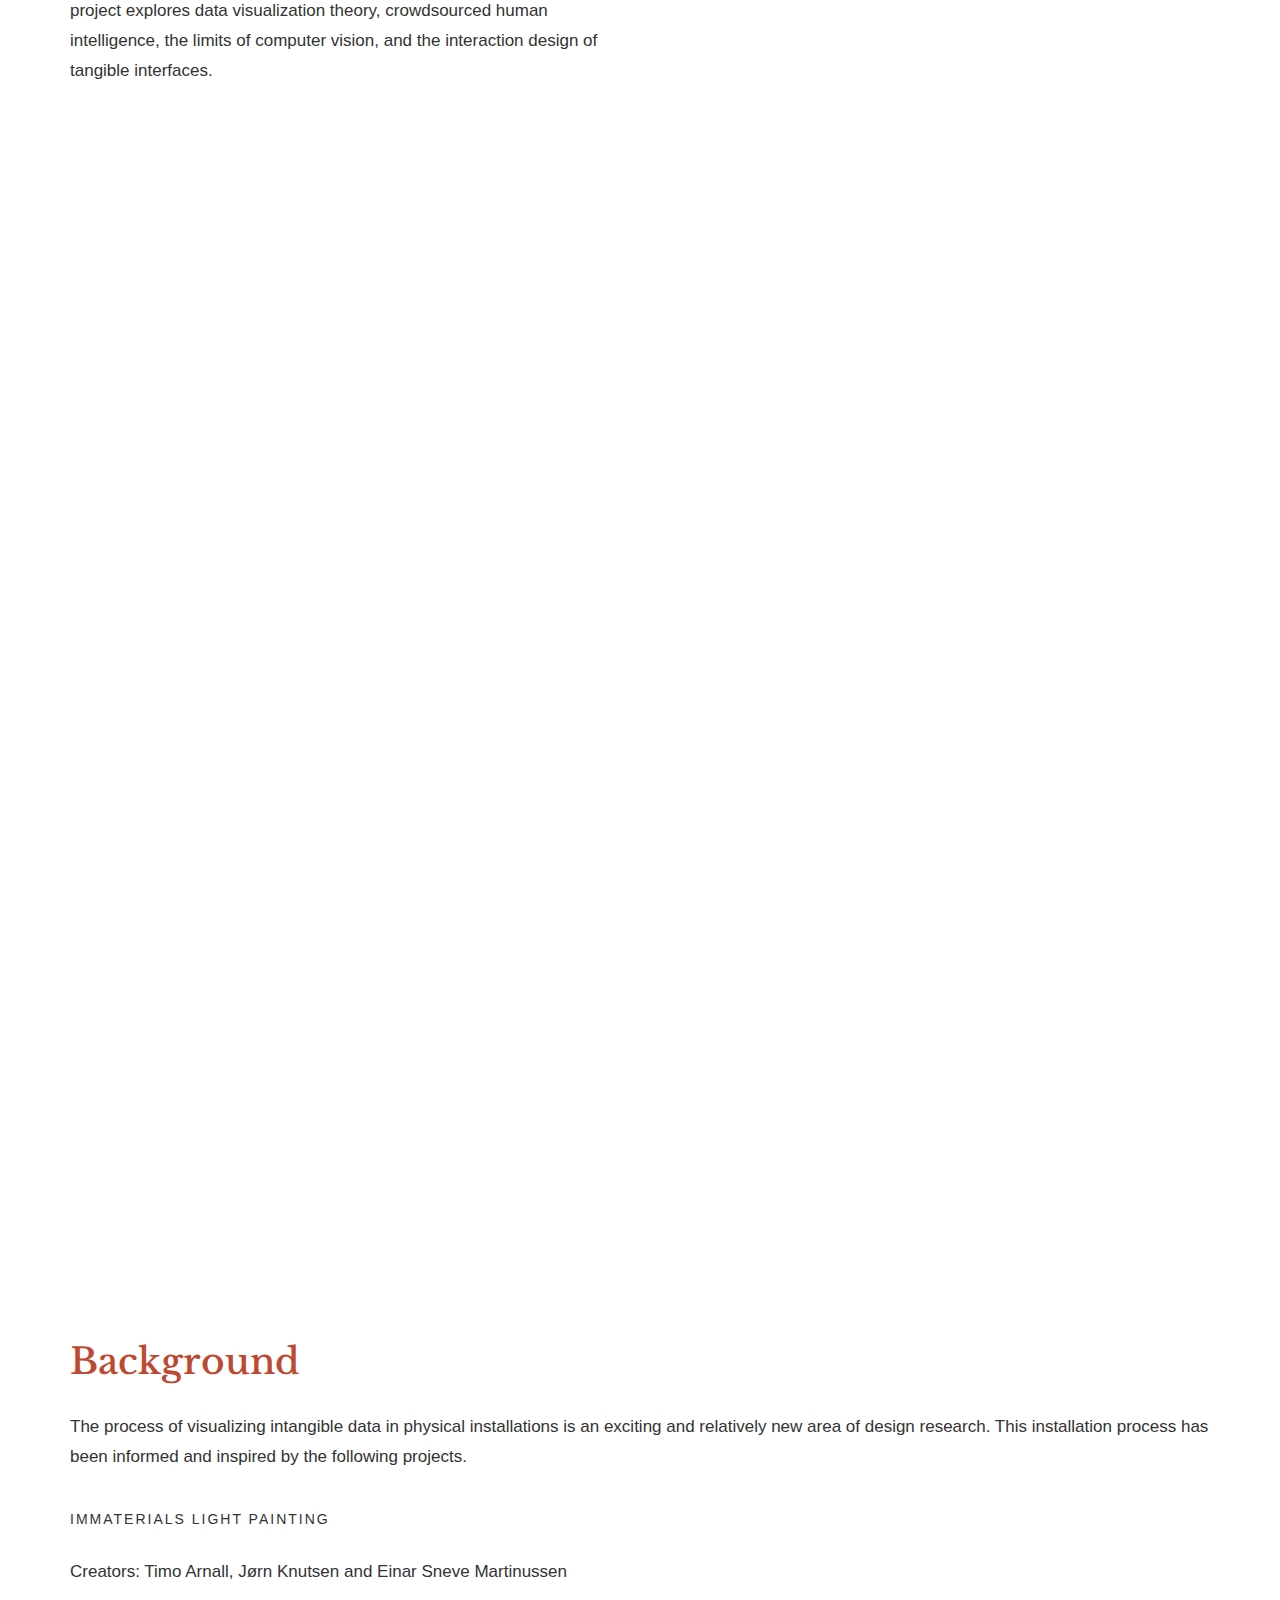
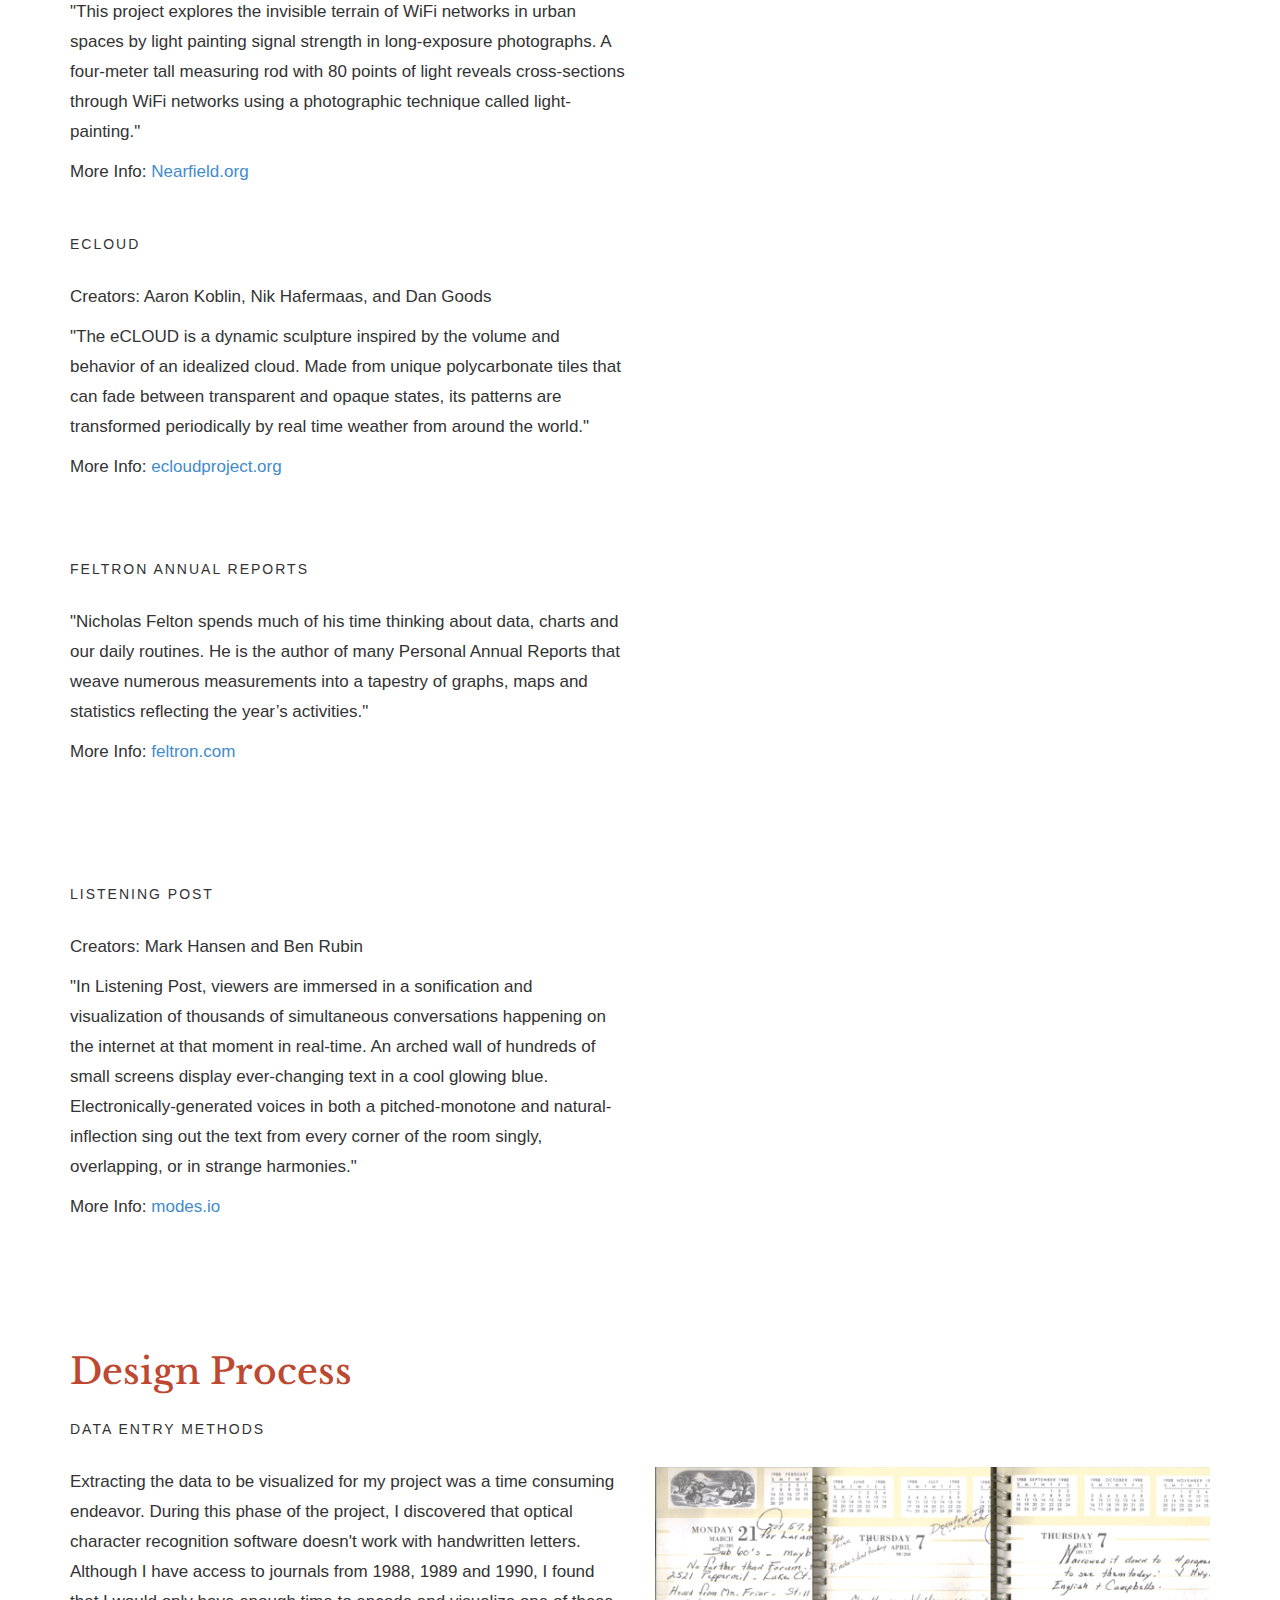
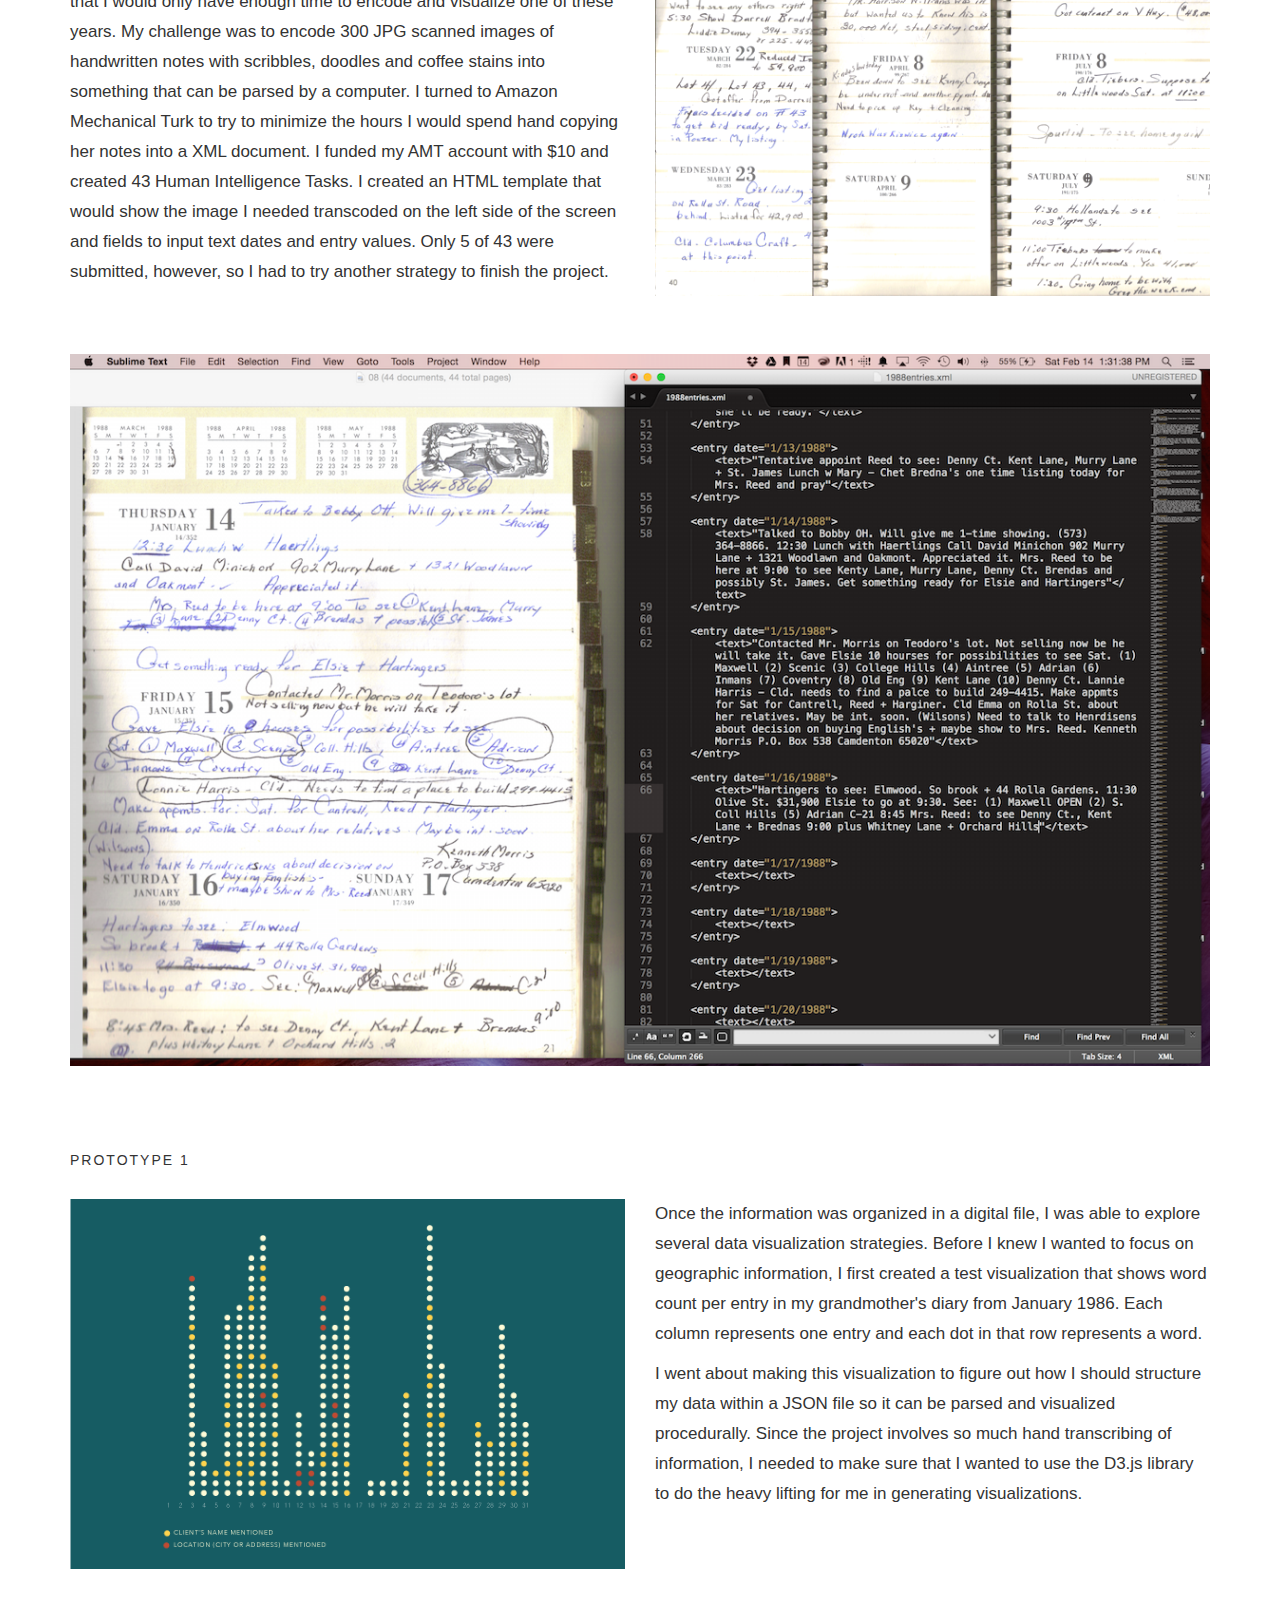
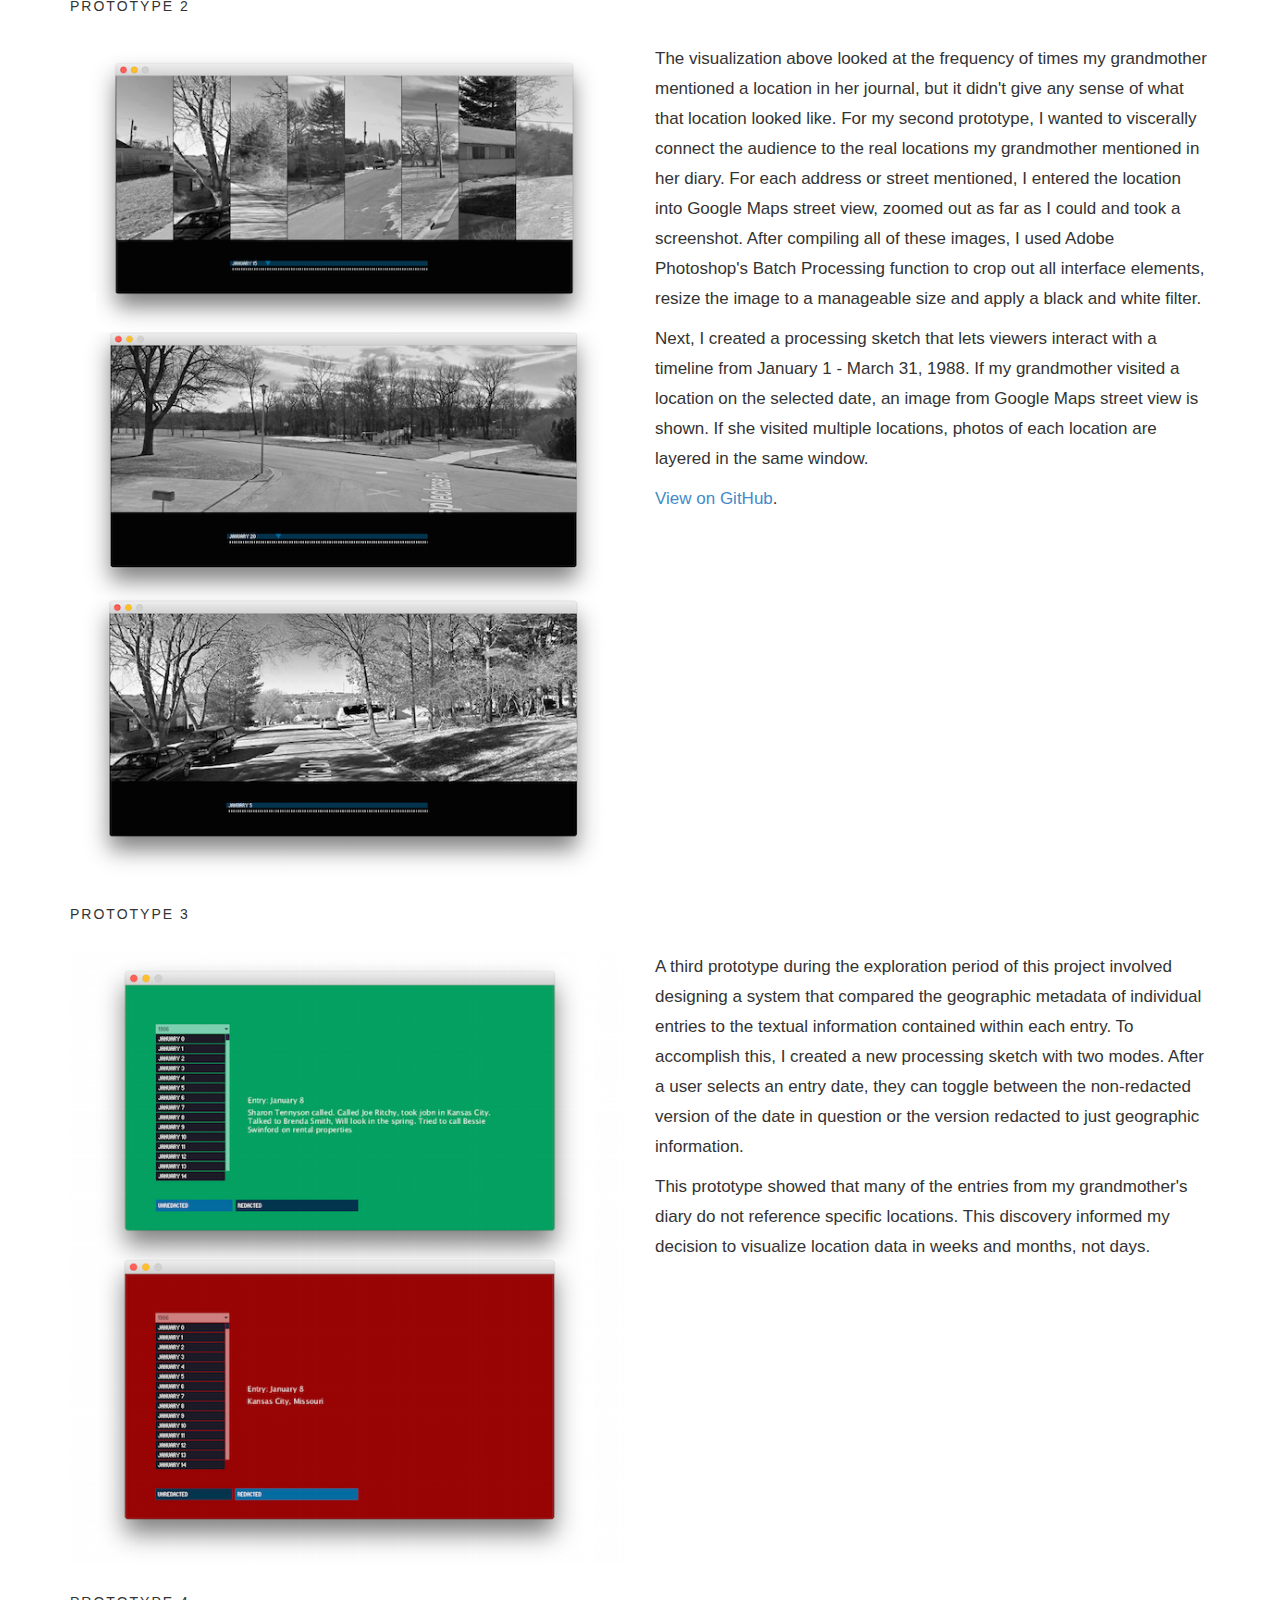
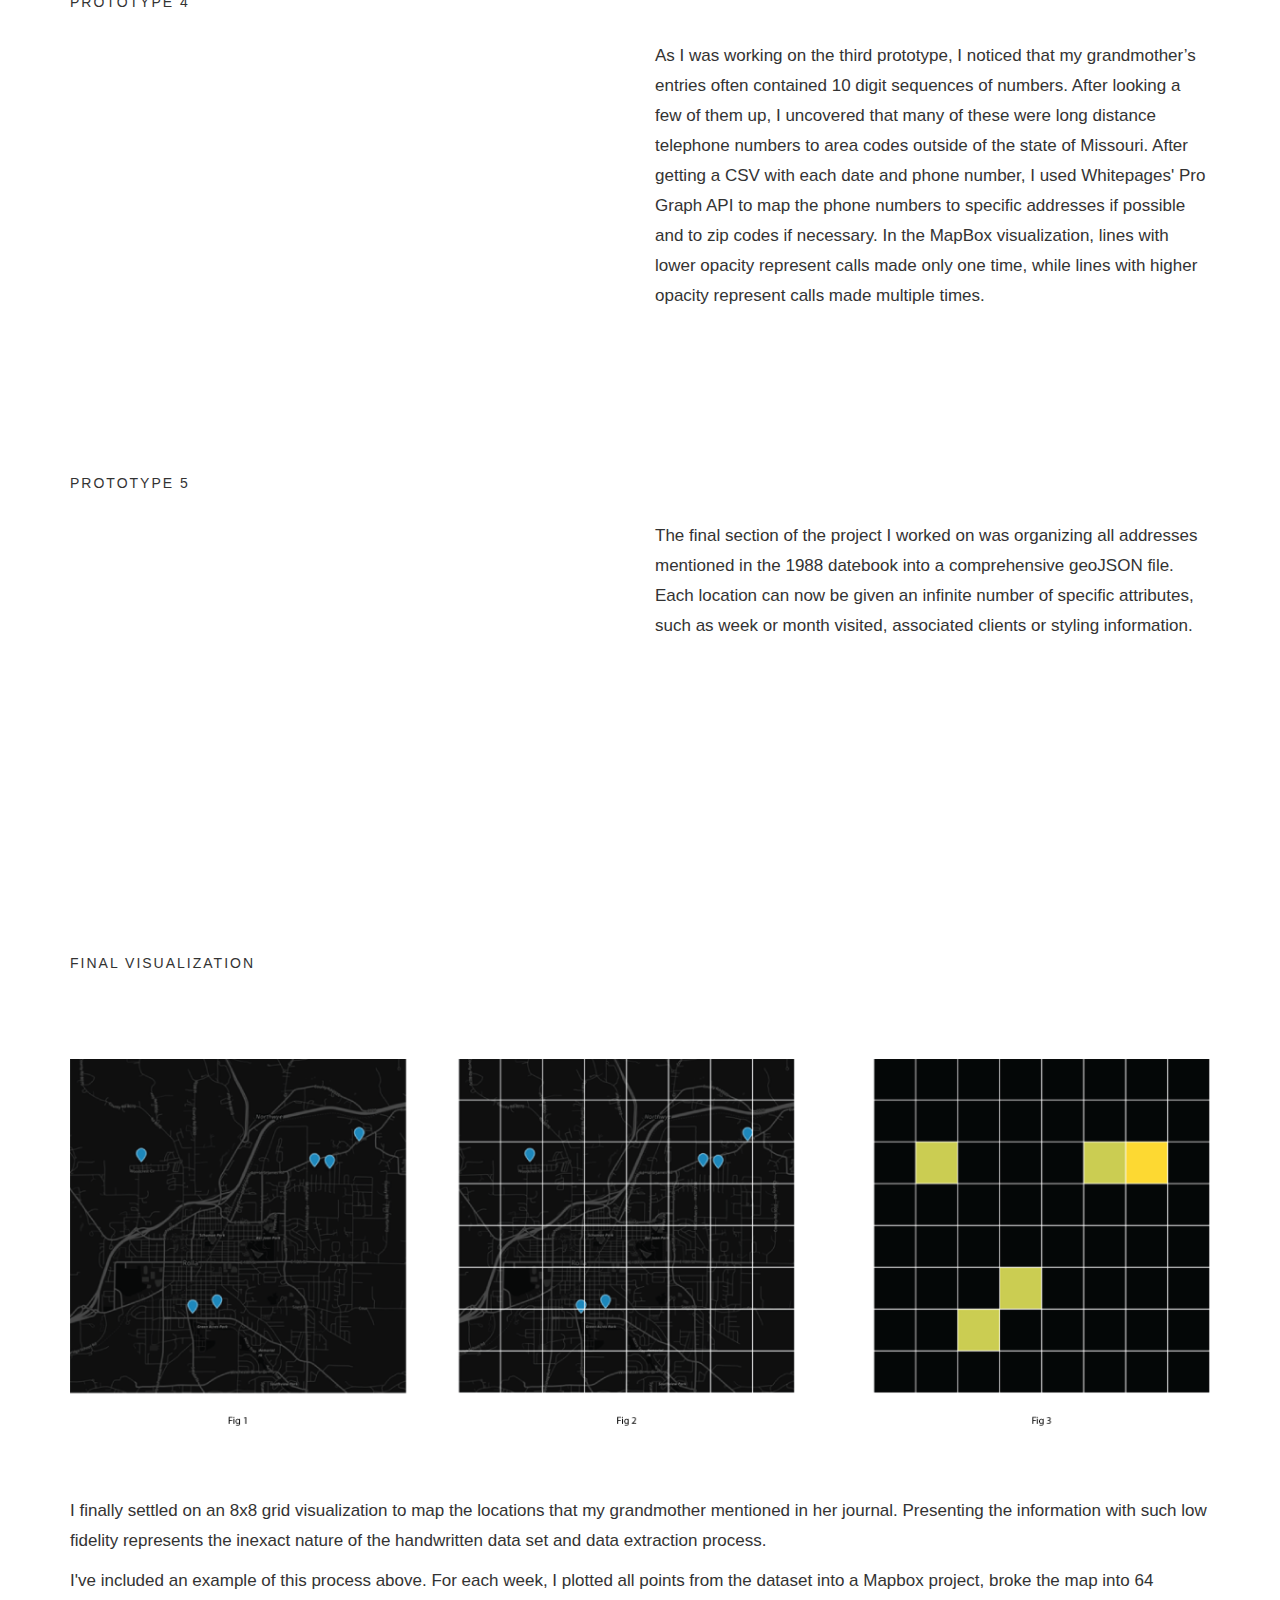
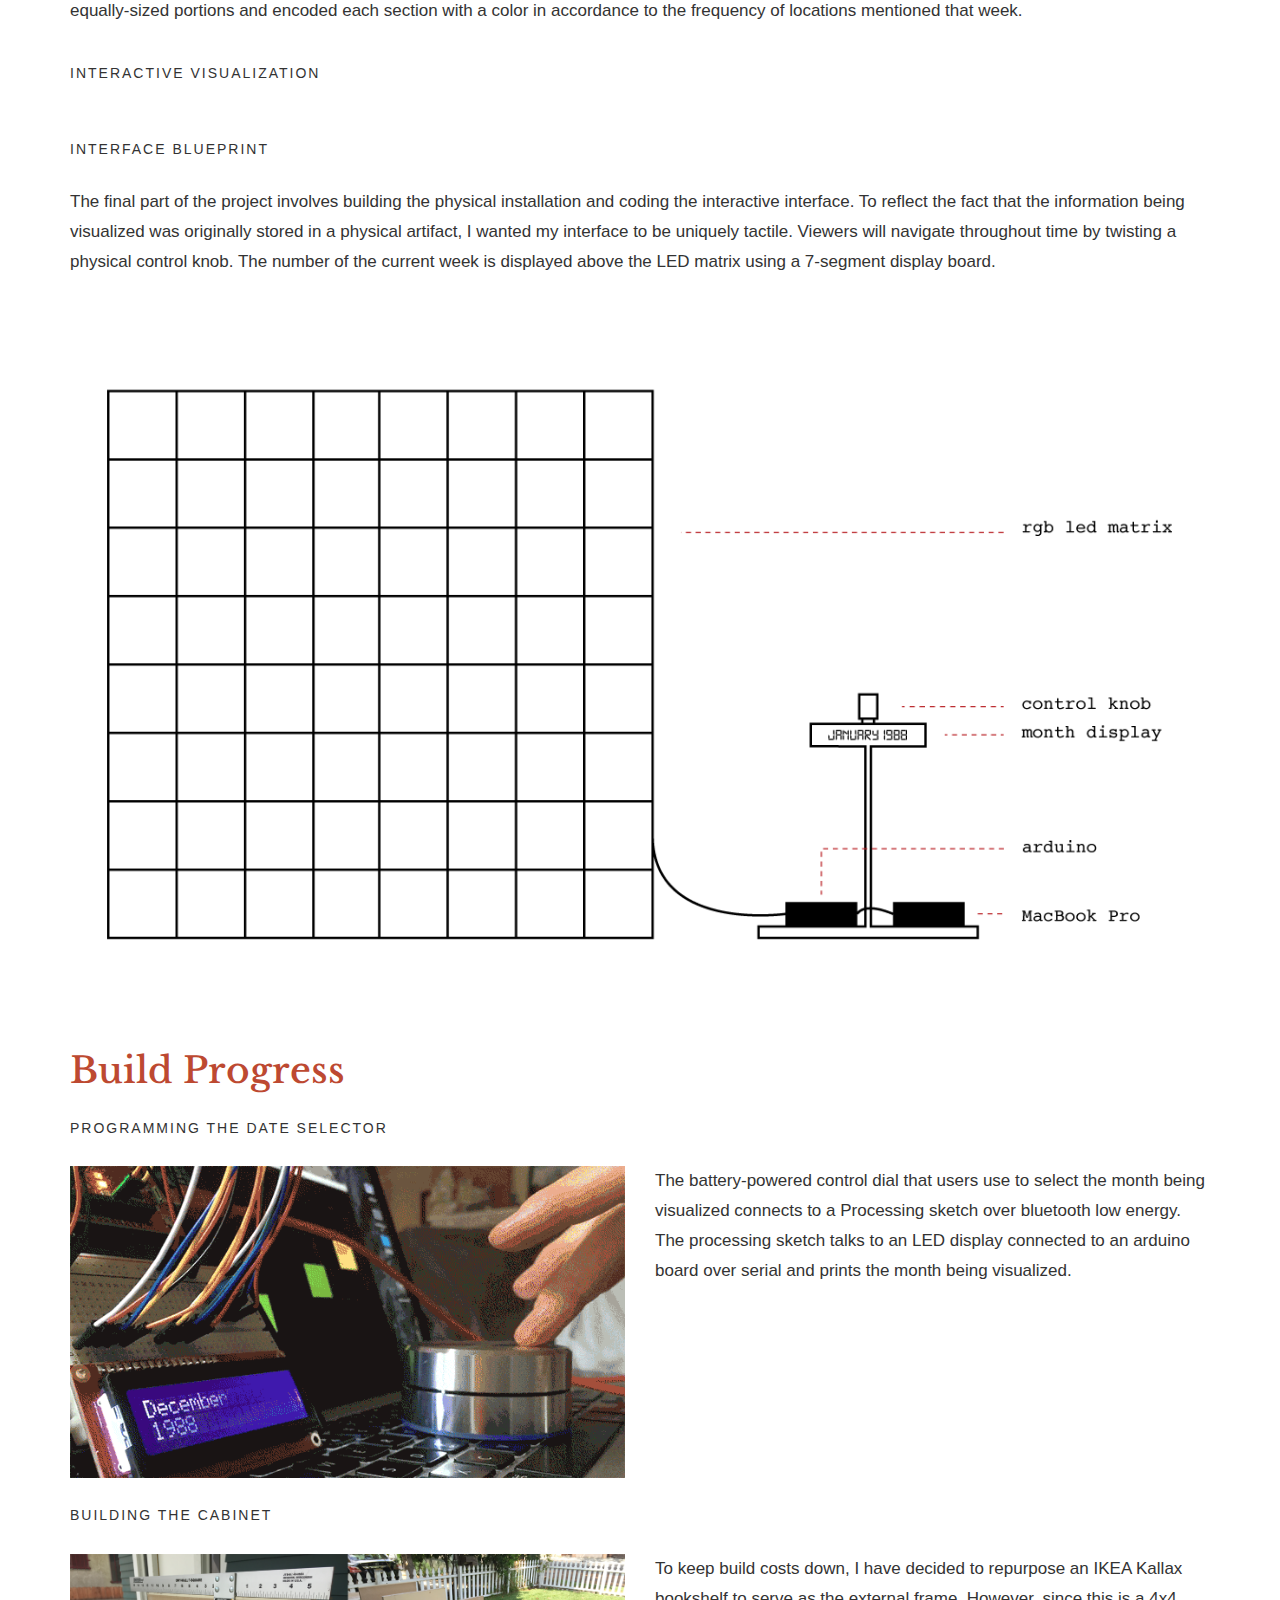
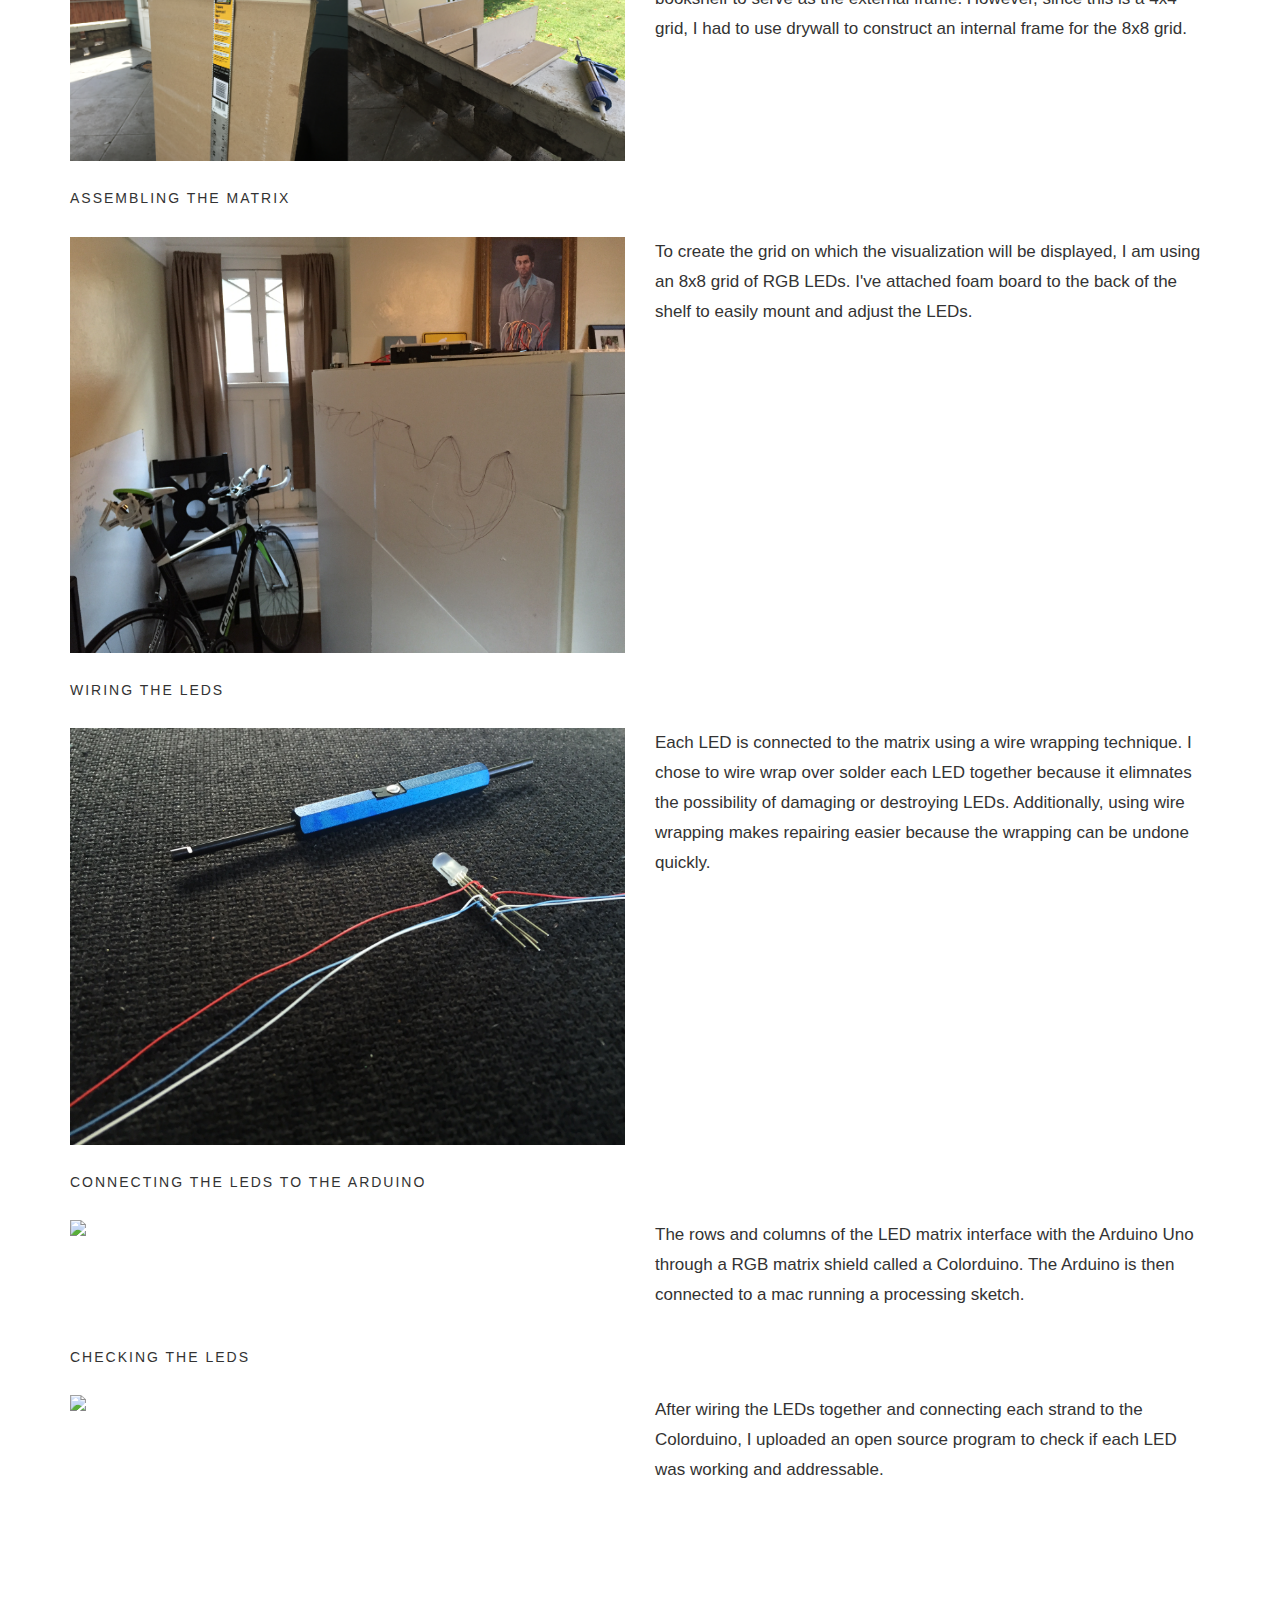
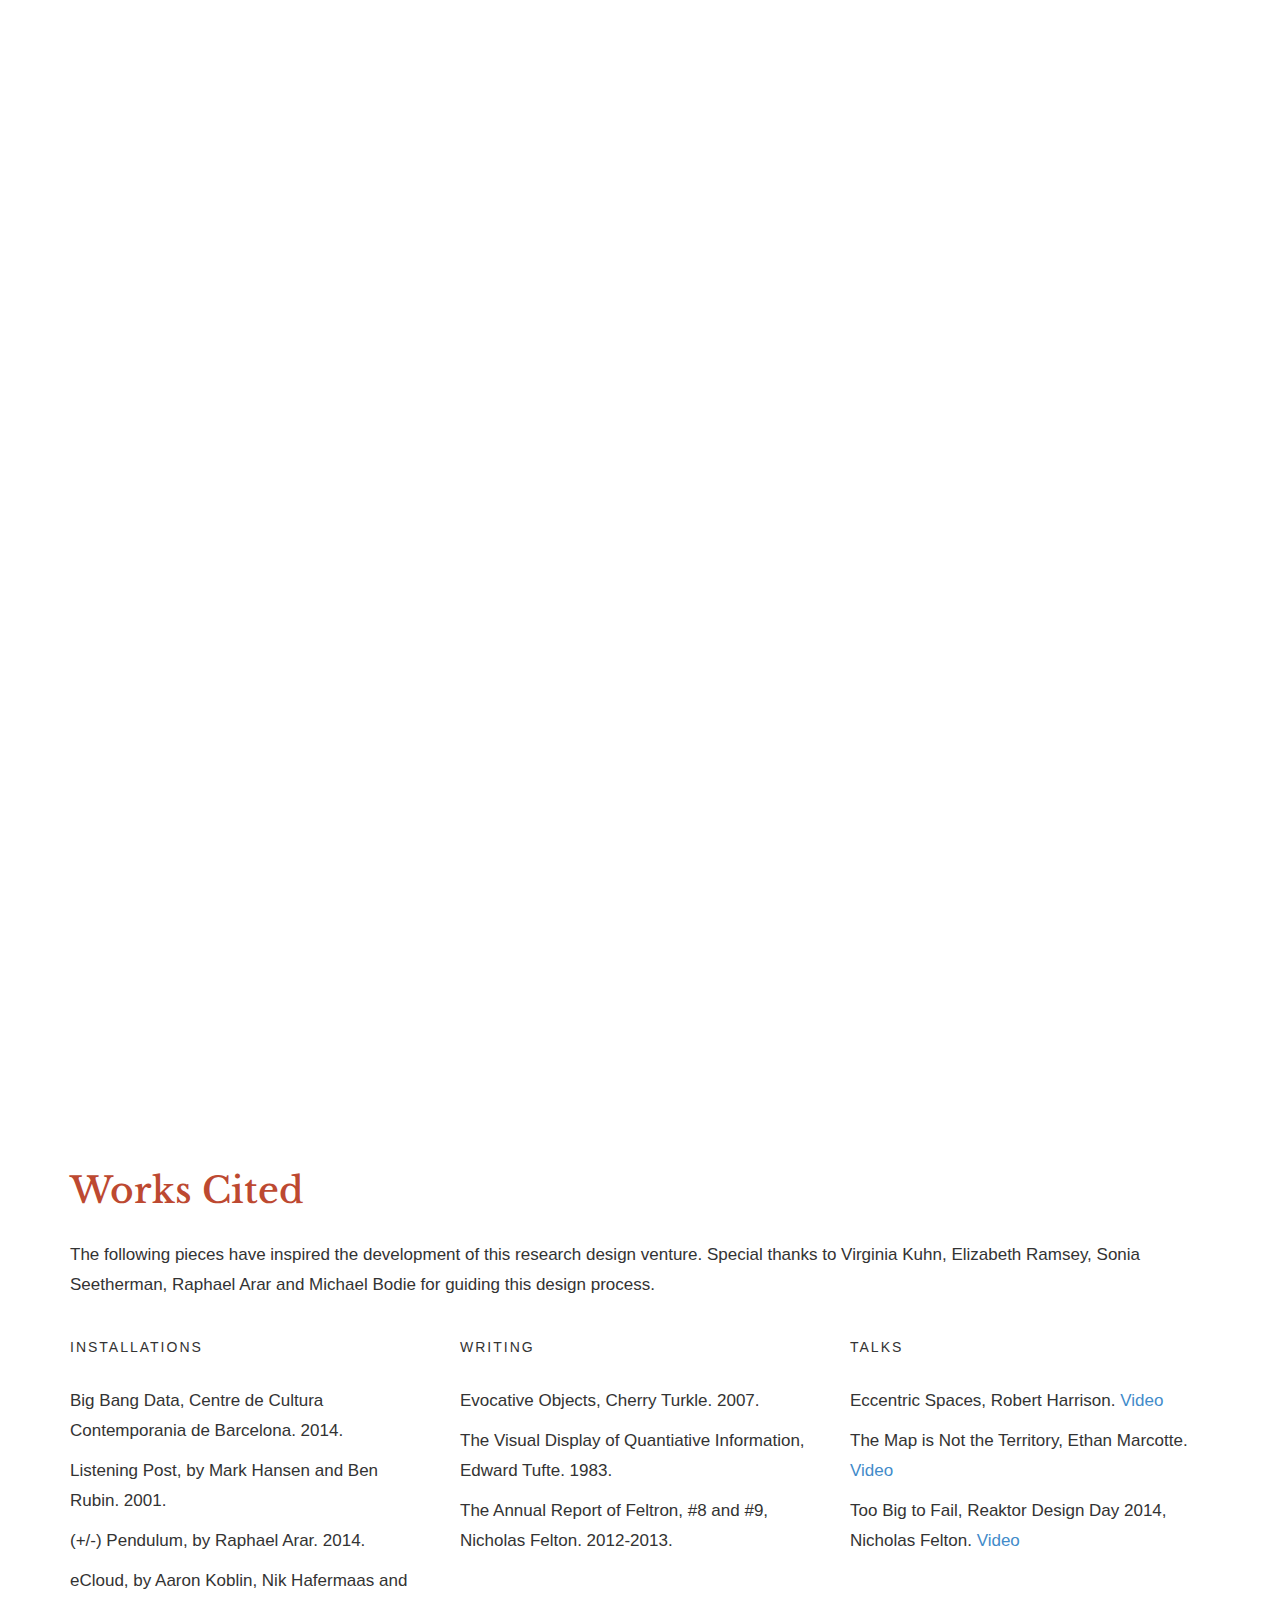
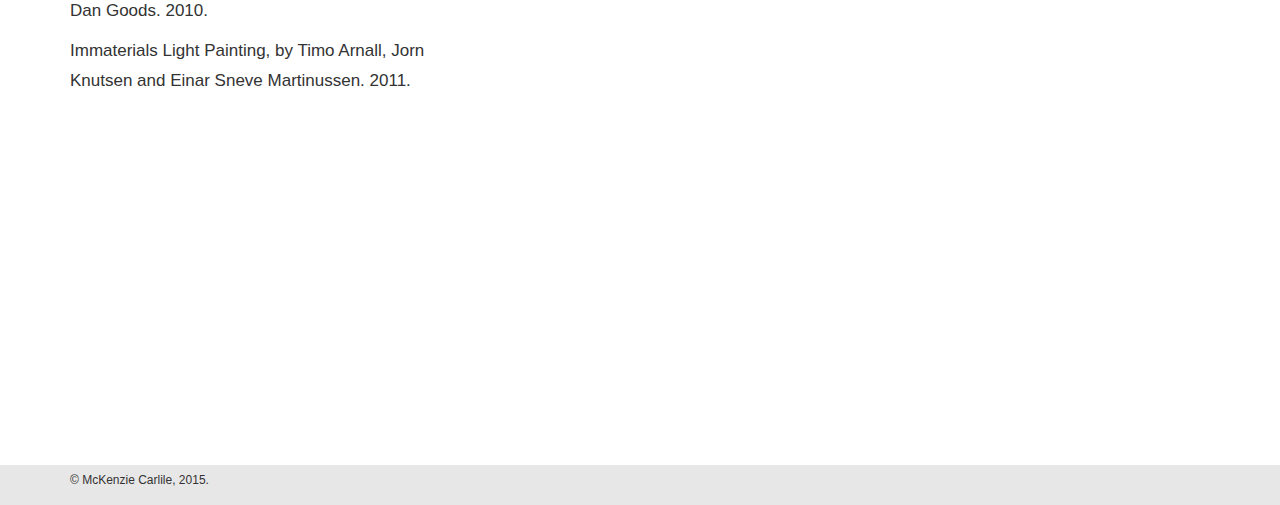
==== commit 5cec77ec: "Flickering done, white balance will be done by color. Now draws pixels to ~ proper color" ====
--- a/Thesis-Website/index.html
+++ b/Thesis-Website/index.html
@@ -292,104 +292,136 @@
 
     					<h1>Build Progress</h1>
 
-    					<h4>Assembling the Matrix</h4>
-    					<div class="row">
-    						<div class="col-md-6">
-    							<img src="img/wiring.jpg">
-    						</div>
-    						<div class="col-md-6">
-    							<p>To create the grid on which the visualization will be displayed, I am using an 8x8 grid of RGB LEDs. To keep costs down, I've decided to repurpose an old IKEA Kallax bookshelf to serve as the frame of the display. I've attached foam board to the back of the shelf to easily mount and adjust the LEDs.
-    							</p>
-    						</div>
-    					</div>
-
-    					<h4>Wiring the LEDs</h4>
-    					<div class="row">
-    						<div class="col-md-6">
-    							<img src="img/wirewrap.jpg">
-    						</div>
-    						<div class="col-md-6">
-    							<p>Each LED is connected to the matrix using a wire wrapping technique. I chose to wire wrap over solder each LED together because it elimnates the possibility of damaging or destroying LEDs. Additionally, using wire wrapping makes repairing easier because the wrapping can be undone quickly.</p>
-    						</div>
-    					</div>
-
-    					<h4>Programming the Date Selector</h4>
-    					<div class="row">
-    						<div class="col-md-6">
-    							<img src="img/selector.gif">
-    						</div>
-    						<div class="col-md-6">
-    							<p>The battery-powered control dial that users use to select the month being visualized connects to a Processing sketch over bluetooth low energy. The processing sketch talks to an LED display connected to an arduino board over serial and prints the month being visualized.
-    							</p>
-    						</div>
-    					</div>
-
-
-    				</div>
-    			</section>
-
-    			<div class="image image2">
-    				<div class="container">
-    					<div class="row">
-    						<div class="col-lg-12">
-    							<h2>"There is a kind of magic to a map... We explore an area, we document it. And in doing so we create a thing, an artifact, that outlines and represents our understanding of that space."</h2>
-    							<h4>- Ethan Marcotte</h4>
-    						</div>
-    					</div>
-    				</div>
-    			</div>
-
-    			<section id="cited" class="cited-section">
-    				<div class="container">
-    					<h1>Works Cited</h1>
-    					<p>The following pieces have inspired the development of this research design venture. Special thanks to Virginia Kuhn, Elizabeth Ramsey, Sonia Seetherman, Raphael Arar and Michael Bodie for guiding this design process. </p>
-    					<div class="row">
-    						<div class="col-md-4">
-    							<h4>Installations</h4>
-    							<p>Big Bang Data, Centre de Cultura Contemporania de Barcelona. 2014.</p>
-    							<p>Listening Post, by Mark Hansen and Ben Rubin. 2001.</p>
-    							<p>(+/-) Pendulum, by Raphael Arar. 2014.</p>
-    							<p>eCloud, by Aaron Koblin, Nik Hafermaas and Dan Goods. 2010.</p>
-    							<p>Immaterials Light Painting, by Timo Arnall, Jorn Knutsen and Einar Sneve Martinussen. 2011.</p>
-    						</div>
-    						<div class="col-md-4">
-    							<h4>Writing</h4>
-    							<p>Evocative Objects, Cherry Turkle. 2007.</p>
-    							<p>The Visual Display of Quantiative Information, Edward Tufte. 1983.</p>
-    							<p>The Annual Report of Feltron, #8 and #9, Nicholas Felton. 2012-2013.</p>
-    						</div>
-    						<div class="col-md-4">
-    							<h4>Talks</h4>
-    							<p>Eccentric Spaces, Robert Harrison. <a href="http://vimeo.com/63525054">Video</a></p>
-    							<p>The Map is Not the Territory, Ethan Marcotte. <a href="http://vimeo.com/63525054">Video</a></p>
-    							<p>Too Big to Fail, Reaktor Design Day 2014, Nicholas Felton. <a href="http://vimeo.com/109119931">Video</a></p>
-    						</div>
-    					</div>
-    				</div>
-    			</section>
-    		</div>
-    		<div id="footer">
-    			<div class="container">
-    				<p class="muted credit">© McKenzie Carlile, 2015.</p>
-    			</div>
-    		</div>
-
-
-
-
-
-
-    		<!-- jQuery -->
-    		<script src="js/jquery.js"></script>
-
-    		<!-- Bootstrap Core JavaScript -->
-    		<script src="js/bootstrap.min.js"></script>
-
-    		<!-- Scrolling Nav JavaScript -->
-    		<script src="js/jquery.easing.min.js"></script>
-    		<script src="js/scrolling-nav.js"></script>
-
-
-    	</body>
-
-    	</html>
+                     <h4>Programming the Date Selector</h4>
+                     <div class="row">
+                      <div class="col-md-6">
+                         <img src="img/selector.gif">
+                     </div>
+                     <div class="col-md-6">
+                         <p>The battery-powered control dial that users use to select the month being visualized connects to a Processing sketch over bluetooth low energy. The processing sketch talks to an LED display connected to an arduino board over serial and prints the month being visualized.
+                         </p>
+                     </div>
+                 </div>
+                 <h4>Building the Cabinet</h4>
+                 <div class="row">
+                    <div class="col-md-6">
+                        <img src="img/drywall.png">
+                    </div>
+                    <div class="col-md-6">
+                        <p>To keep build costs down, I have decided to repurpose an IKEA Kallax bookshelf to serve as the external frame. However, since this is a 4x4 grid, I had to use drywall to construct an internal frame for the 8x8 grid. 
+                        </p>
+                    </div>
+                </div>
+                <h4>Assembling the Matrix</h4>
+                <div class="row">
+                  <div class="col-md-6">
+                     <img src="img/wiring.jpg">
+                 </div>
+                 <div class="col-md-6">
+                     <p>To create the grid on which the visualization will be displayed, I am using an 8x8 grid of RGB LEDs. I've attached foam board to the back of the shelf to easily mount and adjust the LEDs.
+                     </p>
+                 </div>
+             </div>
+
+             <h4>Wiring the LEDs</h4>
+             <div class="row">
+              <div class="col-md-6">
+                 <img src="img/wirewrap.jpg">
+             </div>
+             <div class="col-md-6">
+                 <p>Each LED is connected to the matrix using a wire wrapping technique. I chose to wire wrap over solder each LED together because it elimnates the possibility of damaging or destroying LEDs. Additionally, using wire wrapping makes repairing easier because the wrapping can be undone quickly.</p>
+             </div>
+         </div>
+
+         <h4>Connecting the LEDs to the Arduino</h4>
+         <div class="row">
+          <div class="col-md-6">
+             <img src="img/colorduino.jpg">
+         </div>
+         <div class="col-md-6">
+             <p>The rows and columns of the LED matrix interface with the Arduino Uno through a RGB matrix shield called a Colorduino. The Arduino is then connected to a mac running a processing sketch. </p>
+         </div>
+     </div>
+
+
+     <h4>Checking the LEDs</h4>
+     <div class="row">
+      <div class="col-md-6">
+          <img src="img/colorcheck.gif">
+      </div>
+      <div class="col-md-6">
+       <p>After wiring the LEDs together and connecting each strand to the Colorduino, I uploaded an open source program to check if each LED was working and addressable.</p>
+   </div>
+</div>
+</div>
+
+
+
+</div>
+</section>
+
+<div class="image image2">
+    <div class="container">
+       <div class="row">
+          <div class="col-lg-12">
+             <h2>"There is a kind of magic to a map... We explore an area, we document it. And in doing so we create a thing, an artifact, that outlines and represents our understanding of that space."</h2>
+             <h4>- Ethan Marcotte</h4>
+         </div>
+     </div>
+ </div>
+</div>
+
+<section id="cited" class="cited-section">
+    <div class="container">
+       <h1>Works Cited</h1>
+       <p>The following pieces have inspired the development of this research design venture. Special thanks to Virginia Kuhn, Elizabeth Ramsey, Sonia Seetherman, Raphael Arar and Michael Bodie for guiding this design process. </p>
+       <div class="row">
+          <div class="col-md-4">
+             <h4>Installations</h4>
+             <p>Big Bang Data, Centre de Cultura Contemporania de Barcelona. 2014.</p>
+             <p>Listening Post, by Mark Hansen and Ben Rubin. 2001.</p>
+             <p>(+/-) Pendulum, by Raphael Arar. 2014.</p>
+             <p>eCloud, by Aaron Koblin, Nik Hafermaas and Dan Goods. 2010.</p>
+             <p>Immaterials Light Painting, by Timo Arnall, Jorn Knutsen and Einar Sneve Martinussen. 2011.</p>
+         </div>
+         <div class="col-md-4">
+             <h4>Writing</h4>
+             <p>Evocative Objects, Cherry Turkle. 2007.</p>
+             <p>The Visual Display of Quantiative Information, Edward Tufte. 1983.</p>
+             <p>The Annual Report of Feltron, #8 and #9, Nicholas Felton. 2012-2013.</p>
+         </div>
+         <div class="col-md-4">
+             <h4>Talks</h4>
+             <p>Eccentric Spaces, Robert Harrison. <a href="http://vimeo.com/63525054">Video</a></p>
+             <p>The Map is Not the Territory, Ethan Marcotte. <a href="http://vimeo.com/63525054">Video</a></p>
+             <p>Too Big to Fail, Reaktor Design Day 2014, Nicholas Felton. <a href="http://vimeo.com/109119931">Video</a></p>
+         </div>
+     </div>
+ </div>
+</section>
+</div>
+<div id="footer">
+ <div class="container">
+    <p class="muted credit">© McKenzie Carlile, 2015.</p>
+</div>
+</div>
+
+
+
+
+
+
+<!-- jQuery -->
+<script src="js/jquery.js"></script>
+
+<!-- Bootstrap Core JavaScript -->
+<script src="js/bootstrap.min.js"></script>
+
+<!-- Scrolling Nav JavaScript -->
+<script src="js/jquery.easing.min.js"></script>
+<script src="js/scrolling-nav.js"></script>
+
+
+</body>
+
+</html>
